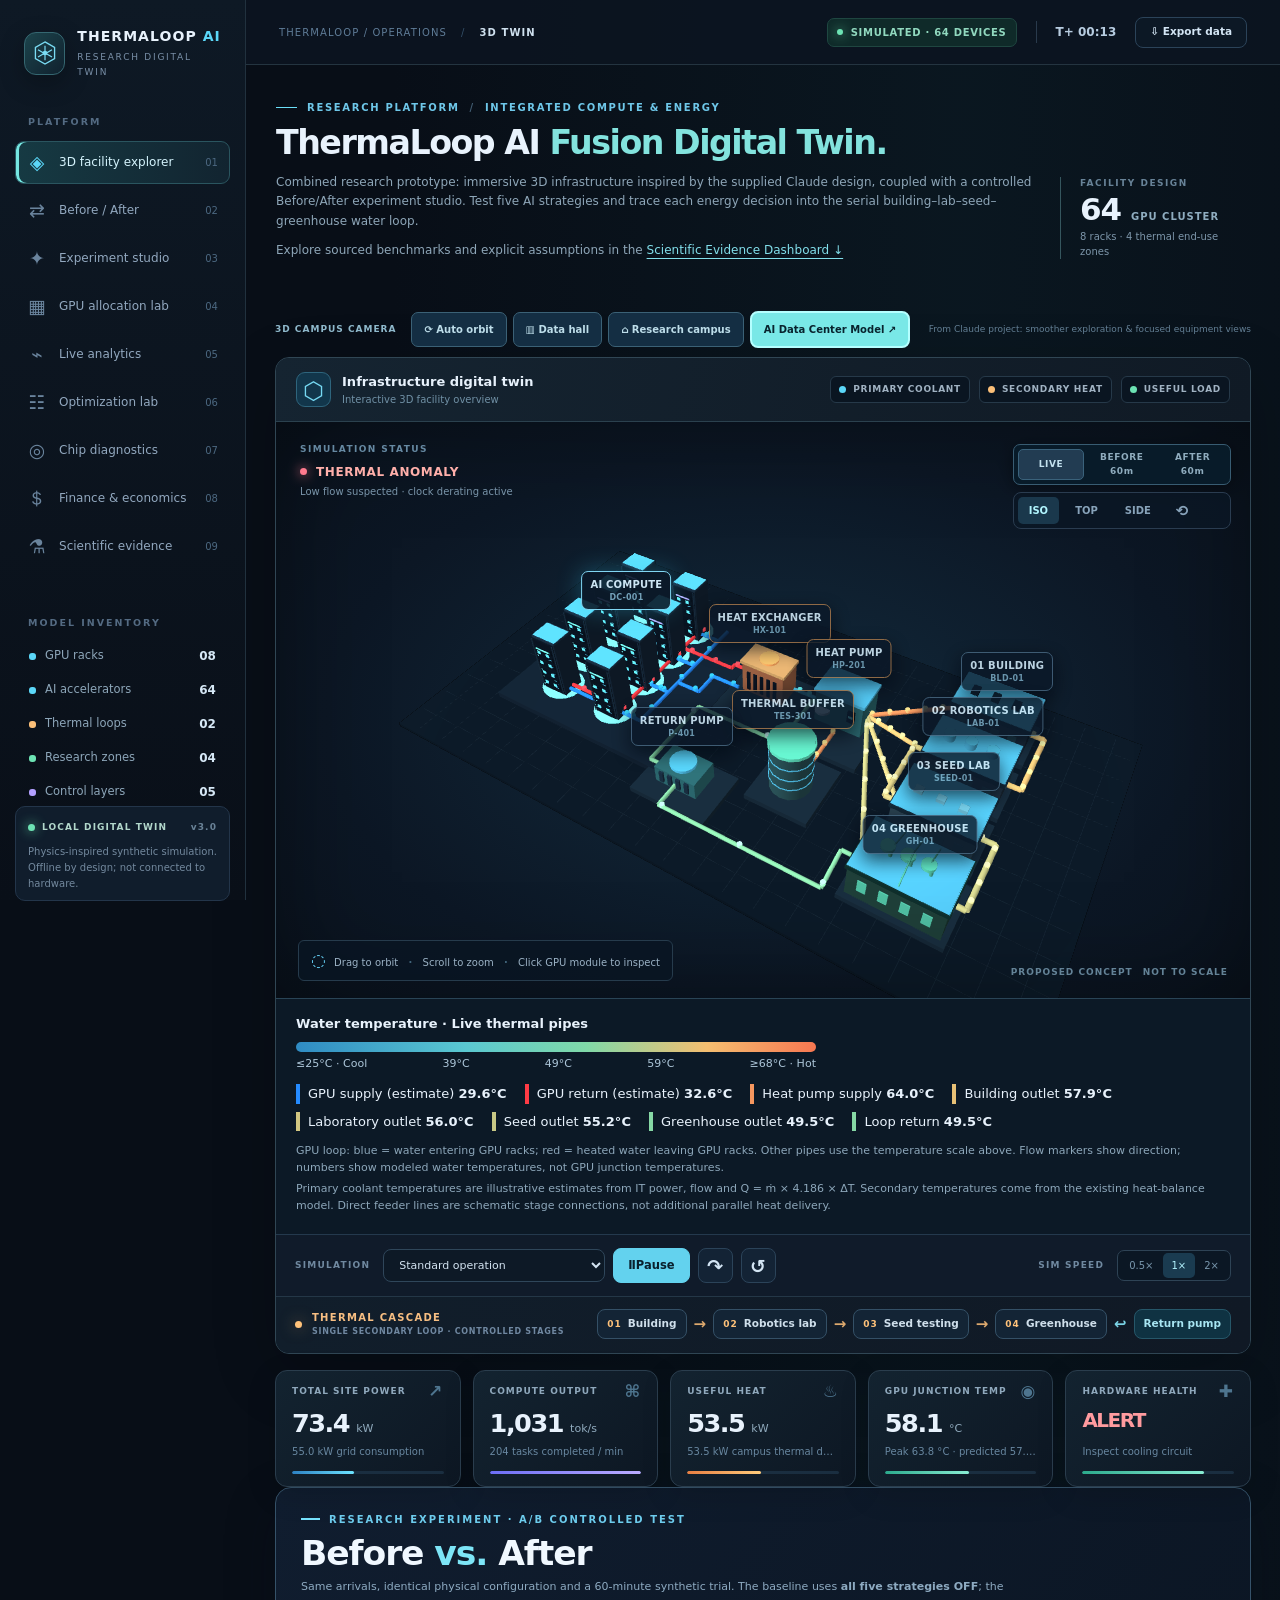
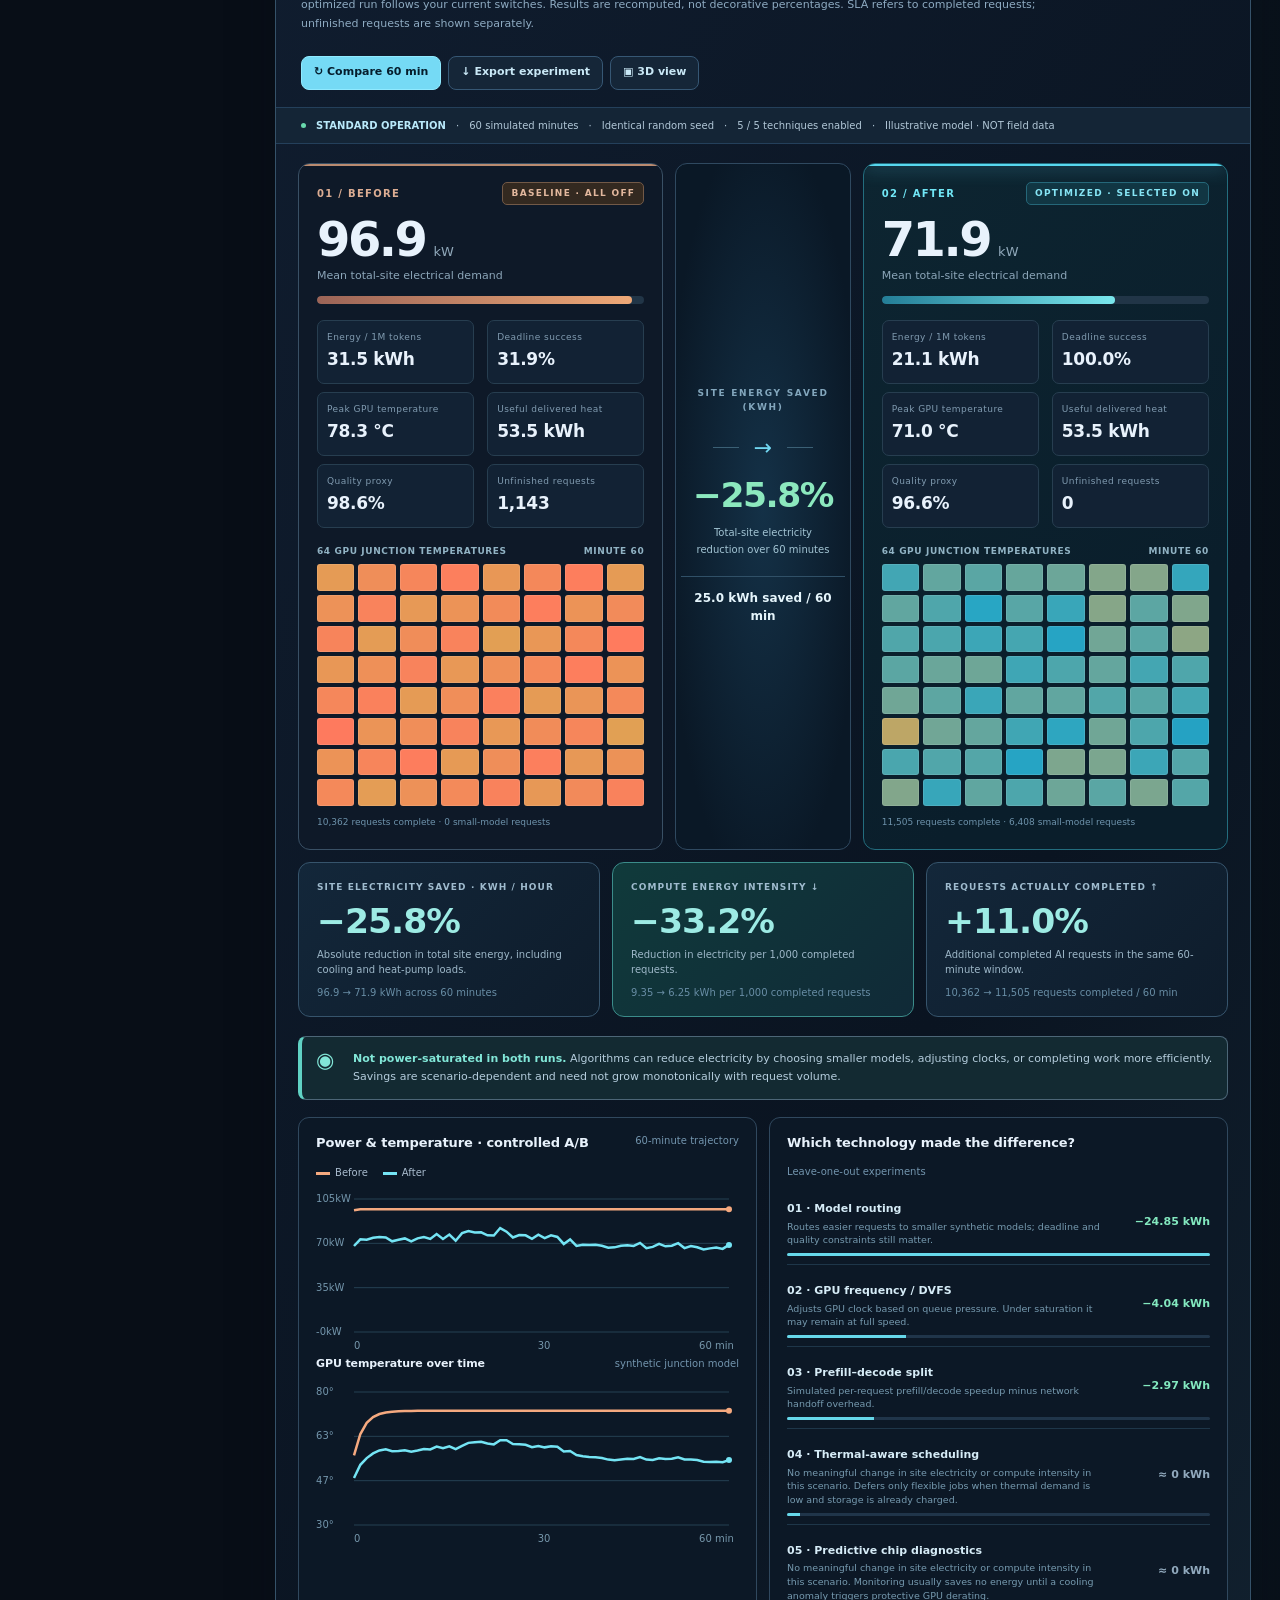
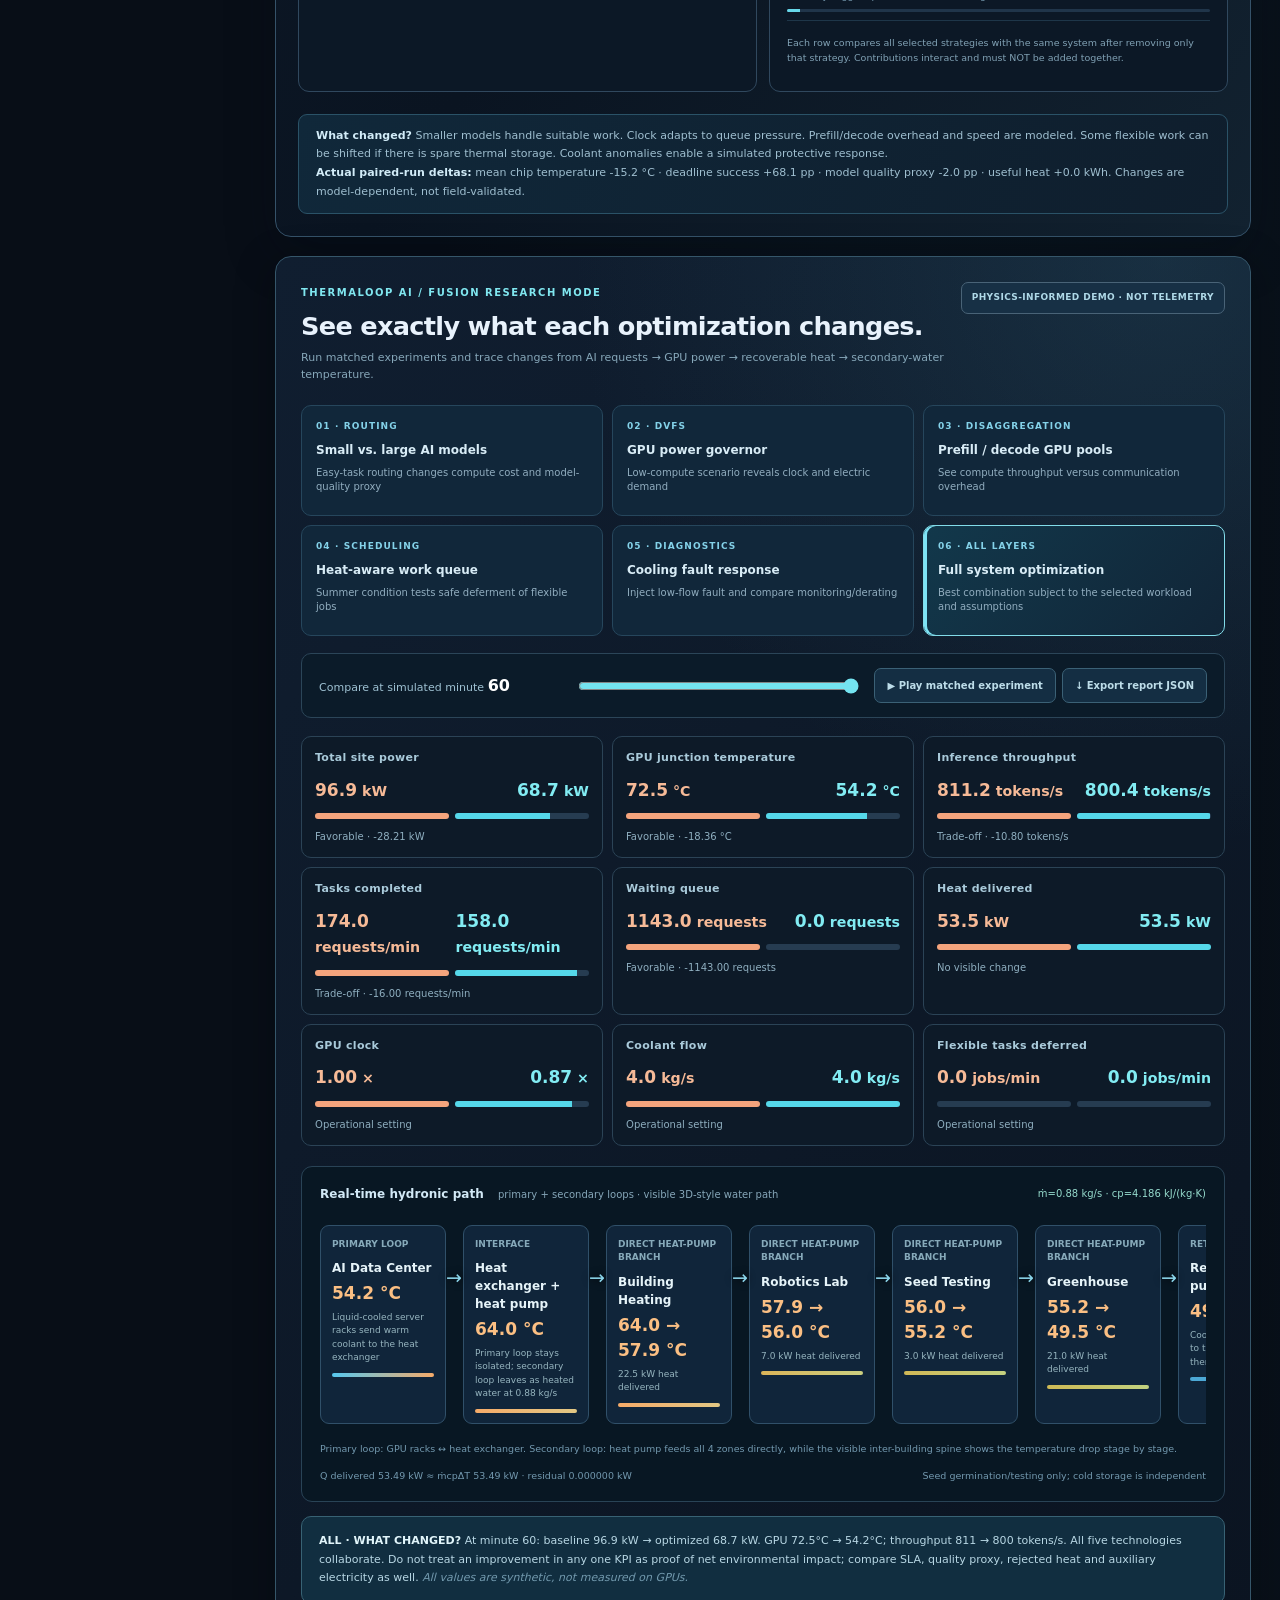
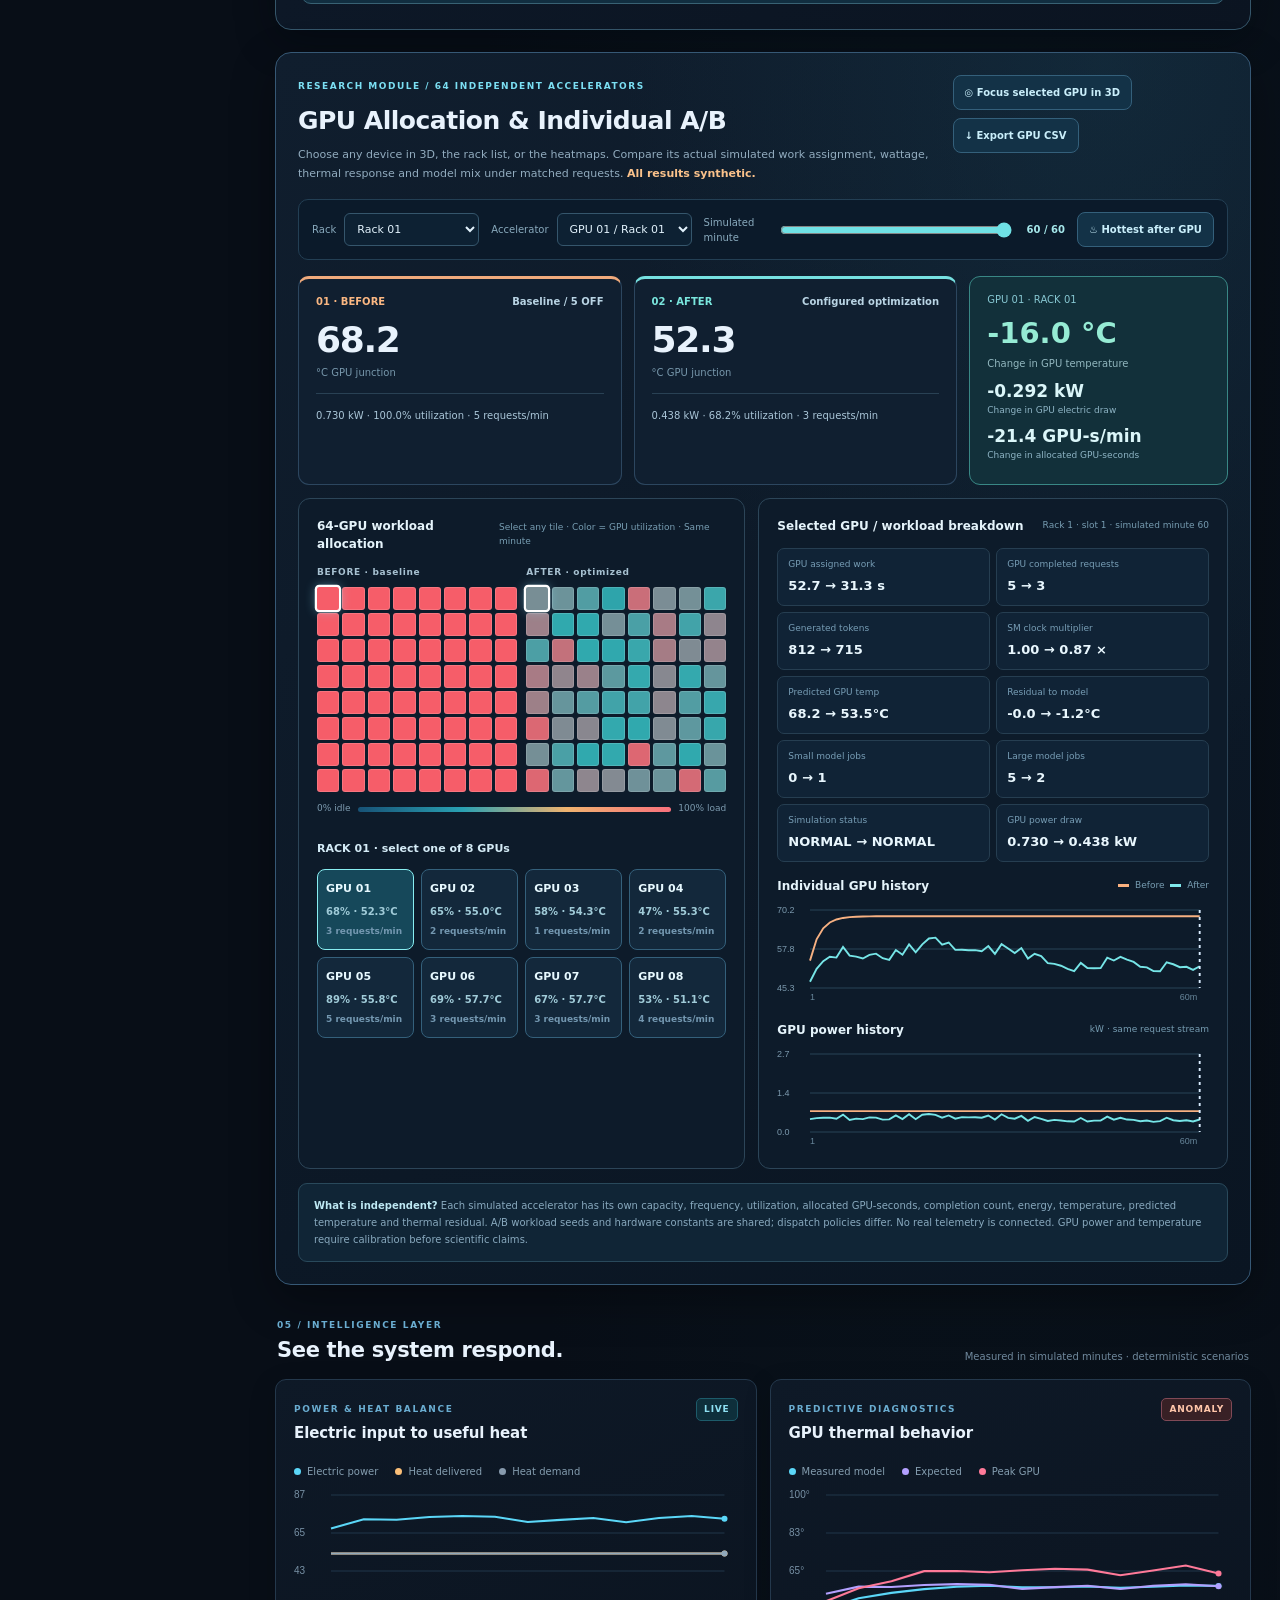
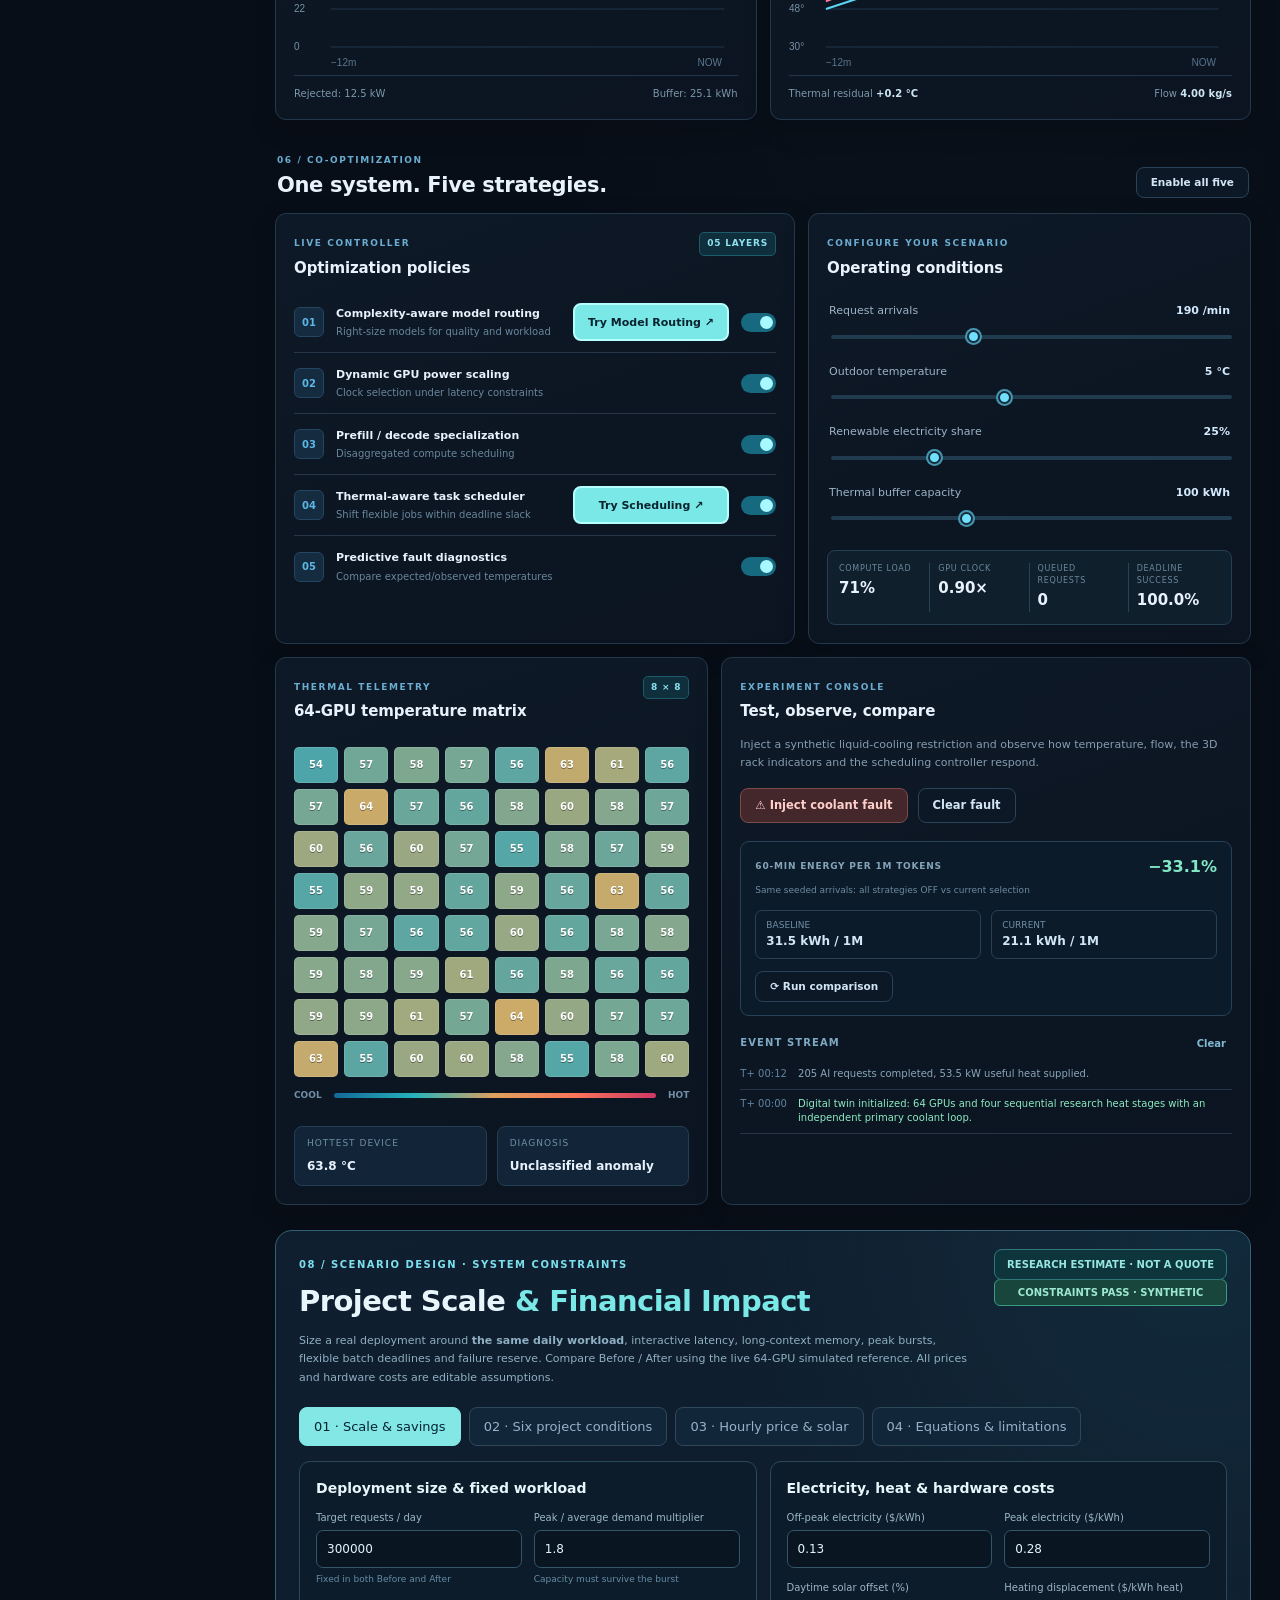
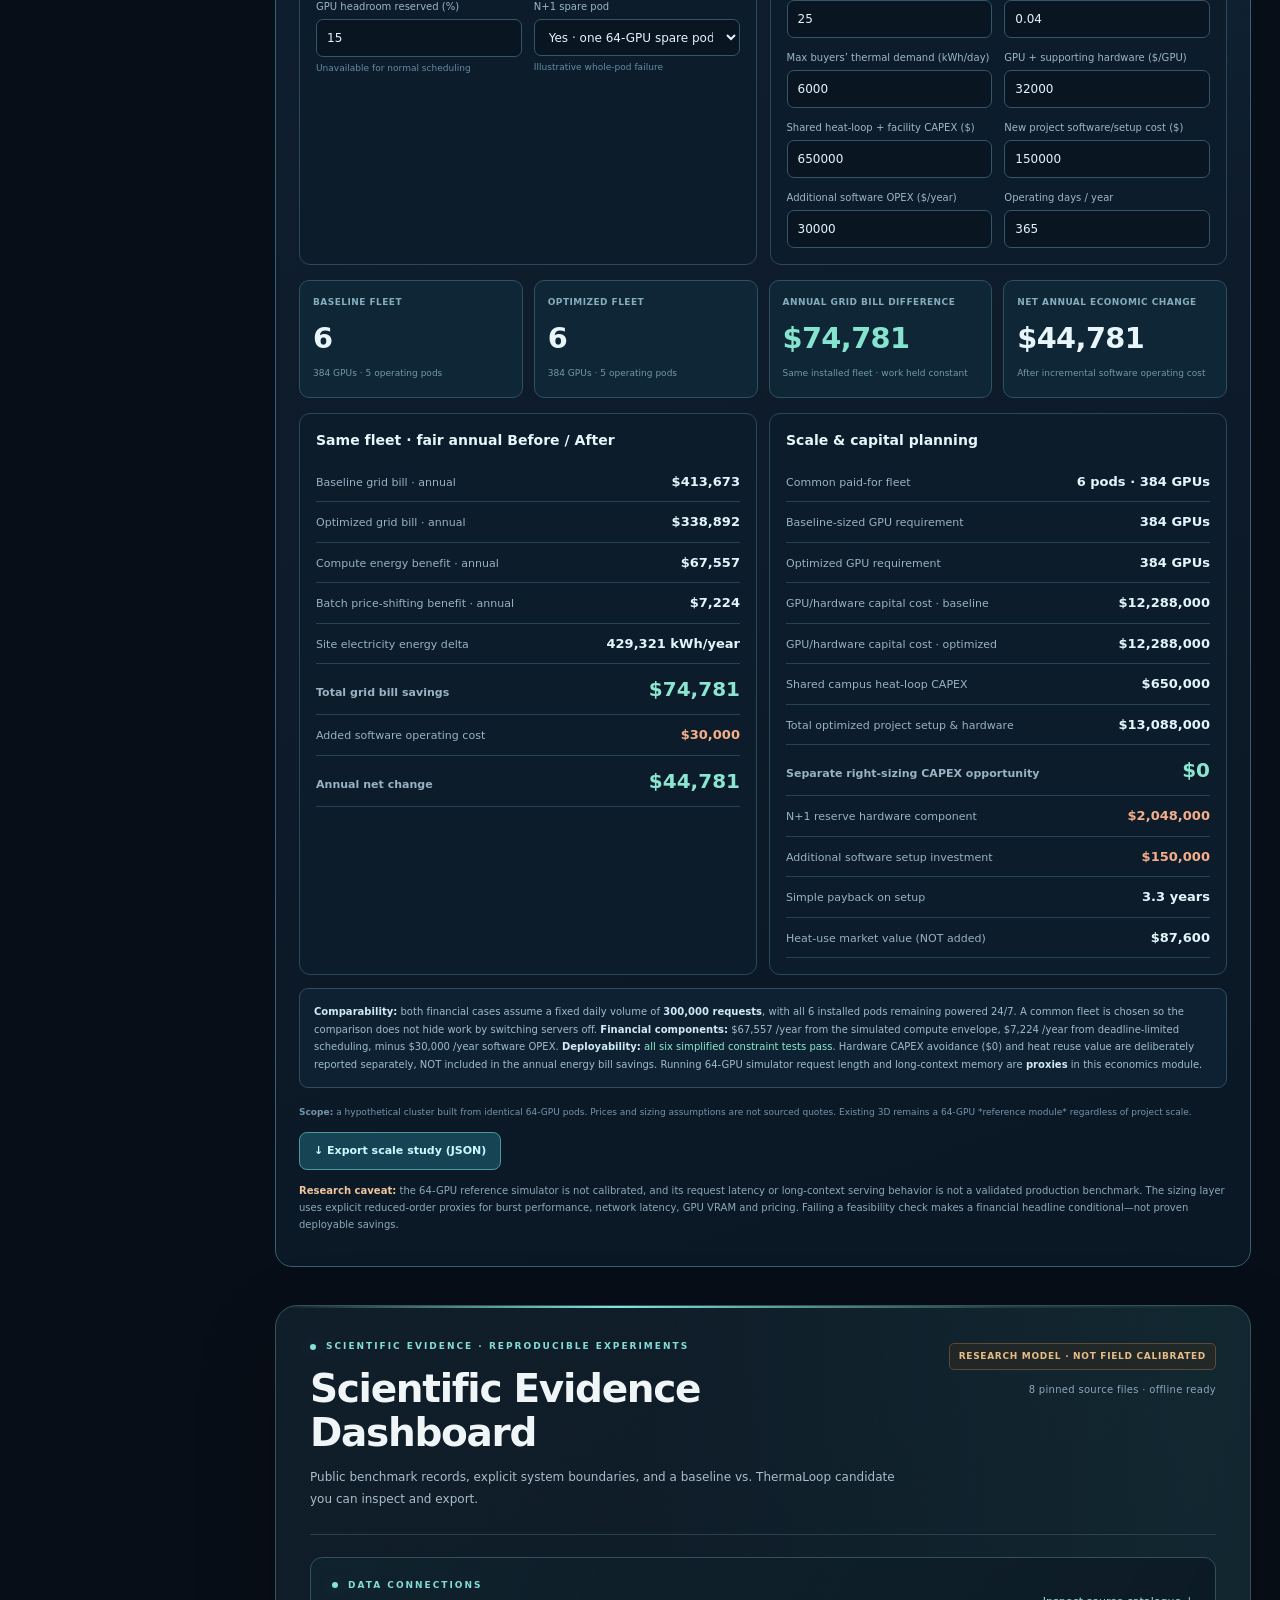
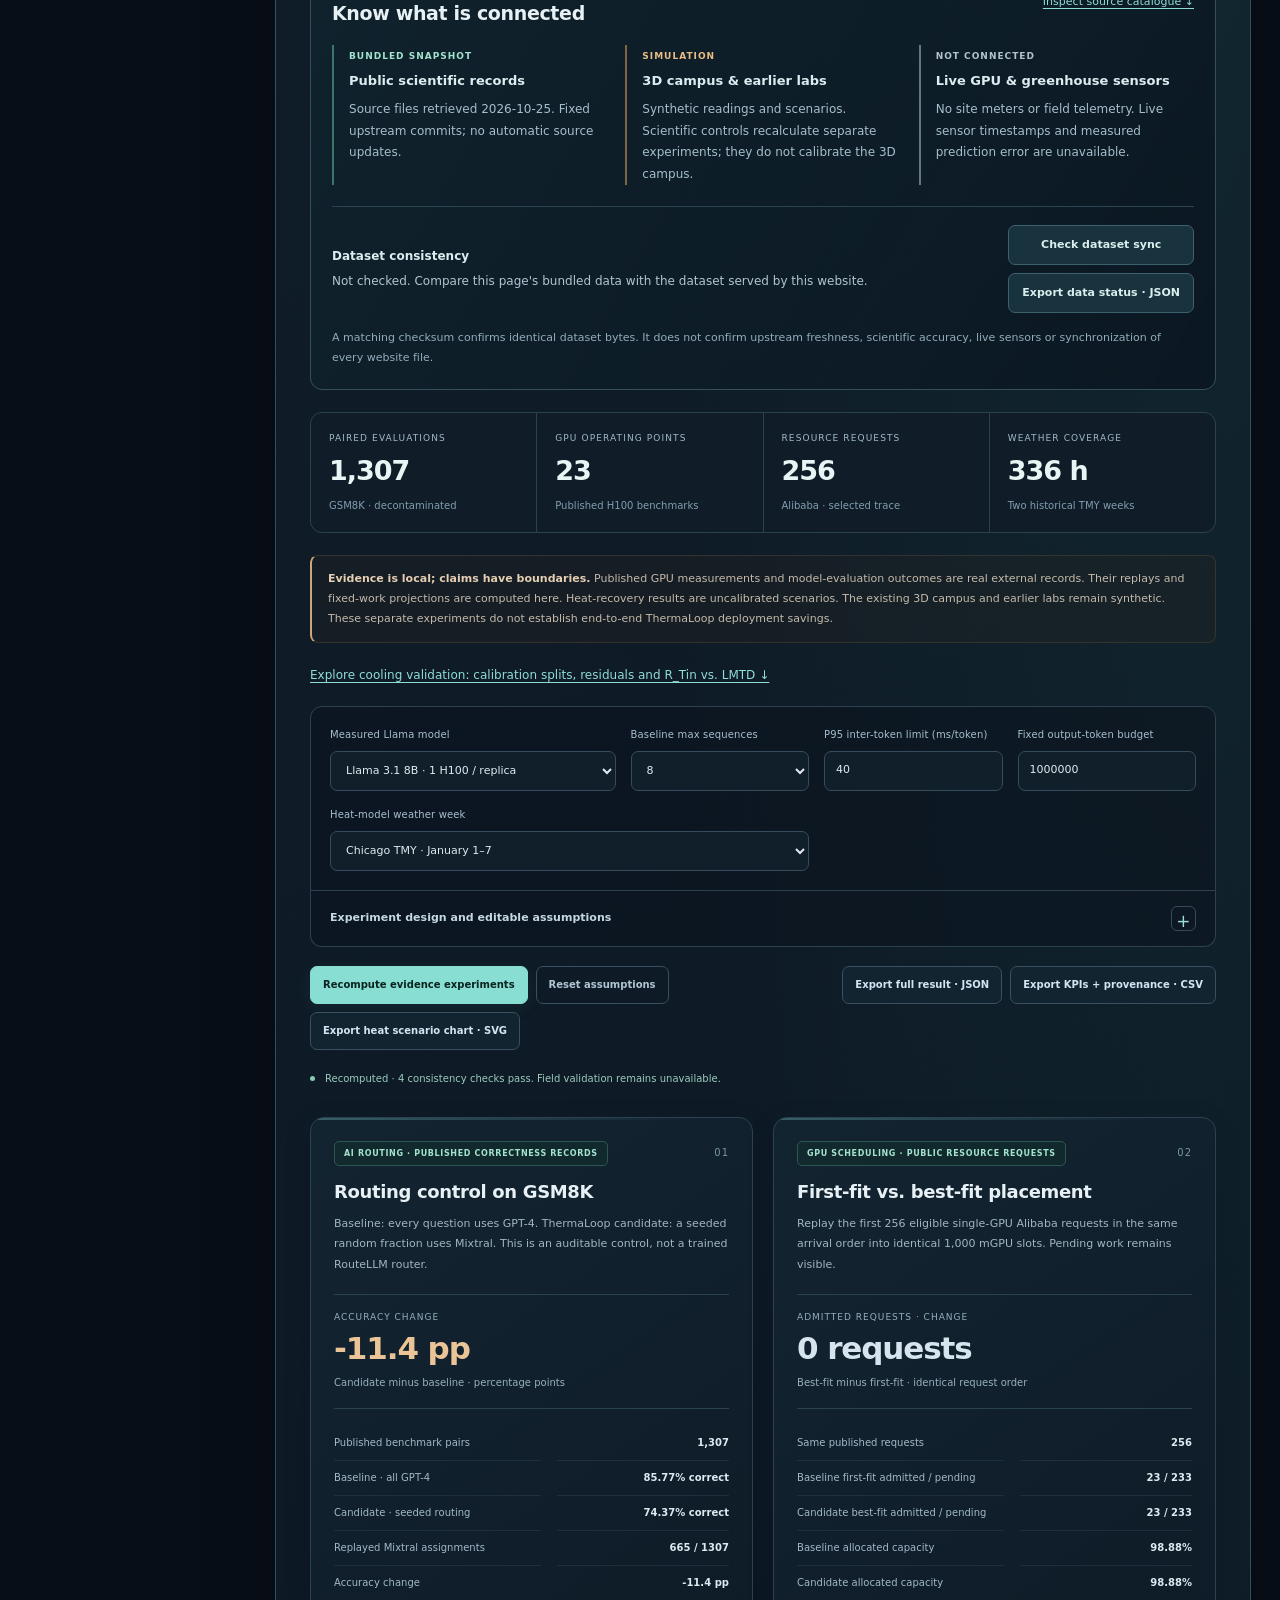
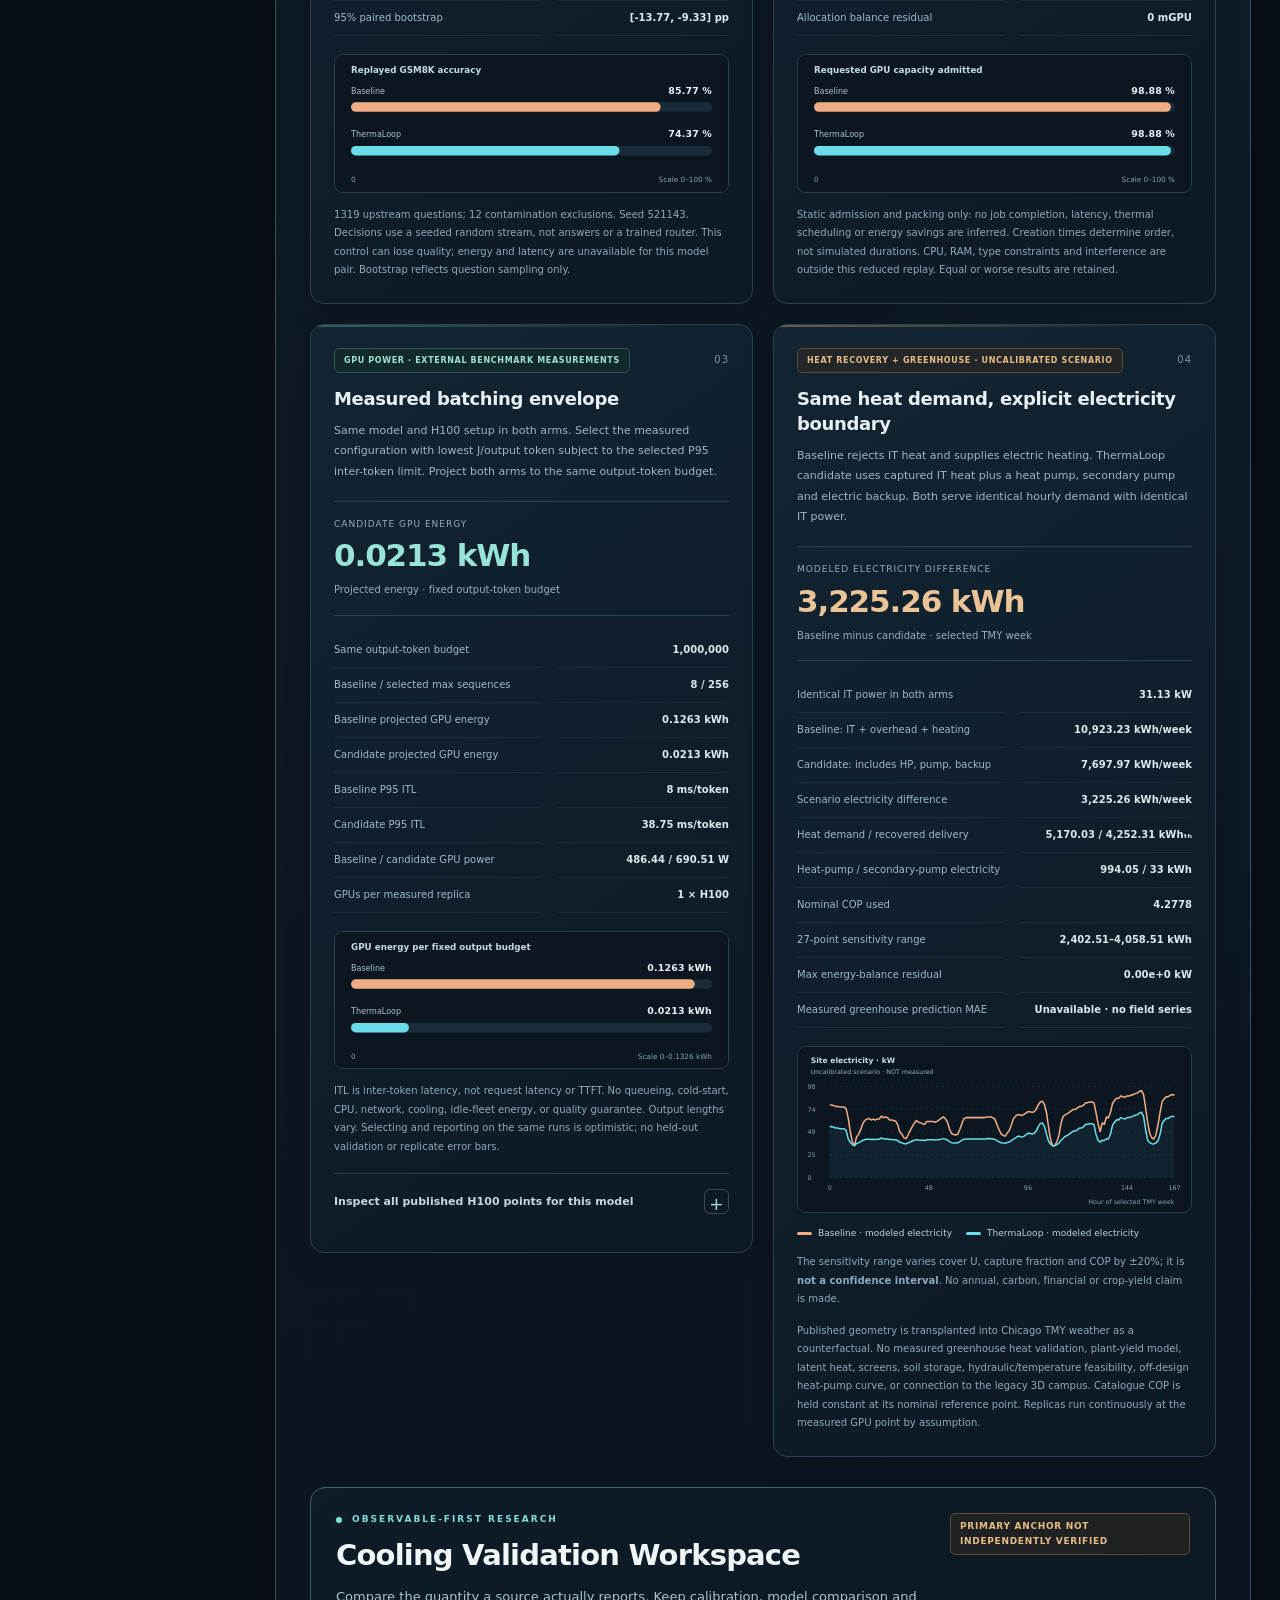
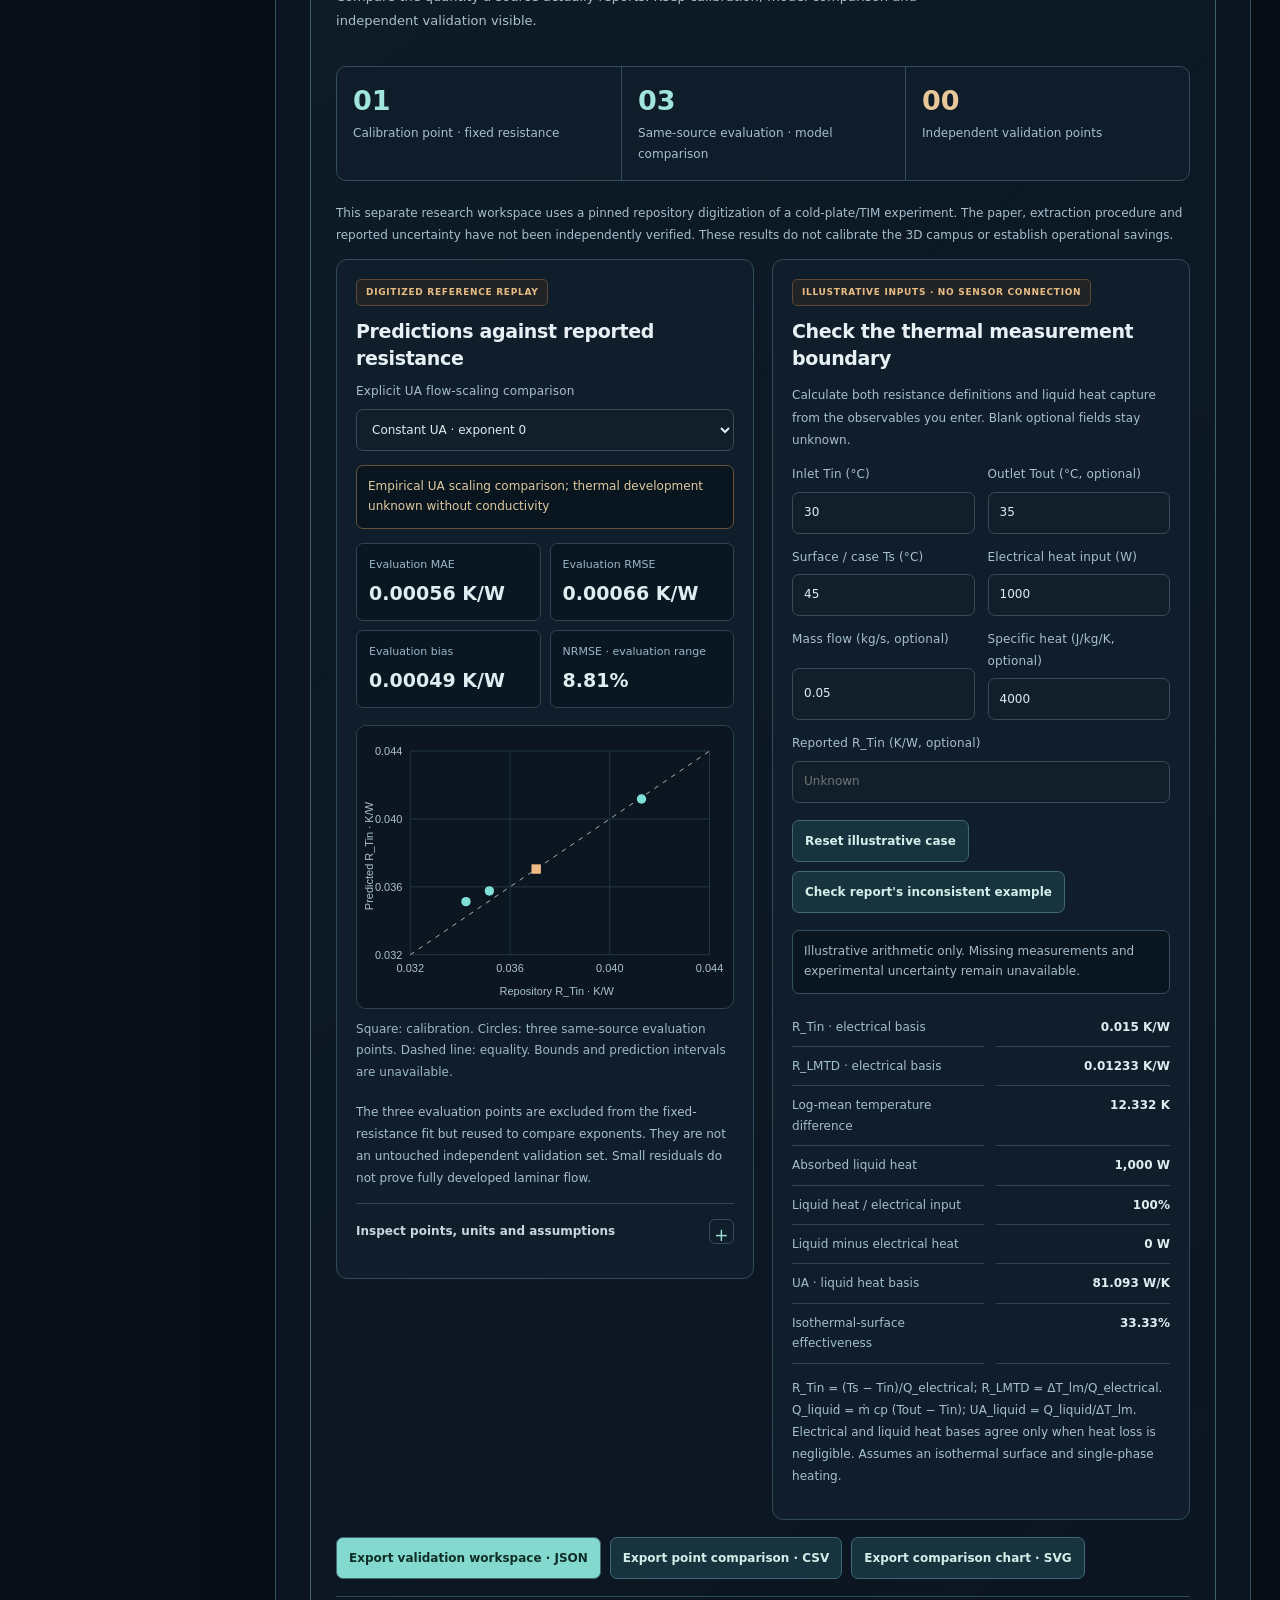
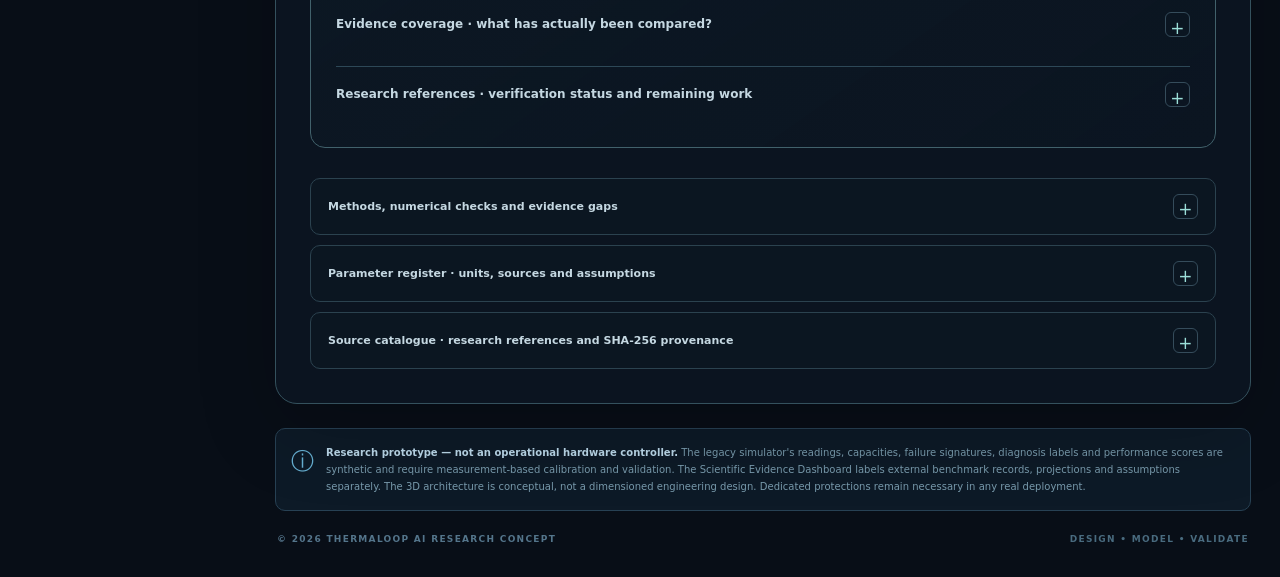
==== index.html @ 7322cbf5 "Add observable-first cooling validation and thermal measurement checks" ====
<!doctype html>
<html lang="en"><head><meta charset="utf-8"><meta name="viewport" content="width=device-width,initial-scale=1"><meta name="theme-color" content="#070c15"><meta name="description" content="ThermaLoop AI: interactive offline 3D digital twin of AI computing, heat recovery, and chip thermal diagnostics."><title>ThermaLoop AI | 64-GPU Allocation Digital Twin</title><style>:root{color-scheme:dark;--bg:#070b13;--panel:#0c1420;--panel2:#101d2b;--border:#233244;--text:#e8f2fc;--muted:#8096ac;--soft:#4f6981;--cyan:#5bd7f8;--blue:#55a6ff;--amber:#fbbf78;--green:#6de3b4;--purple:#b3a0ff;--pink:#ff7a99}*{box-sizing:border-box}html{scroll-behavior:smooth}body{margin:0;background:var(--bg);color:var(--text);font:13px/1.5 Inter,'Segoe UI',system-ui,-apple-system,sans-serif;letter-spacing:.02px}button,select,input{font:inherit}button{cursor:pointer}button:focus-visible,a:focus-visible,input:focus-visible,select:focus-visible{outline:2px solid var(--cyan);outline-offset:3px}a{text-decoration:none;color:inherit}.app{min-height:100vh;display:flex}.side{position:sticky;top:0;height:100vh;flex:0 0 246px;width:246px;border-right:1px solid #1c2a3b;background:linear-gradient(160deg,#0d1624,#09111c 65%);padding:26px 15px 16px;display:flex;flex-direction:column;z-index:3}.brand{display:flex;align-items:center;gap:12px;padding:0 9px 26px}.brand-mark{display:grid;place-items:center;color:#7adcf4;width:43px;height:43px;border-radius:12px;background:#102c42;border:1px solid #265775;box-shadow:0 0 23px #14759b1f}.brand-mark svg{width:28px;height:28px}.brand b{font-size:14px;letter-spacing:1.05px;white-space:nowrap}.brand-ai{color:var(--cyan)}.brand small{display:block;color:#7a90a8;font-size:9px;letter-spacing:1.75px;margin-top:3px}.side-group{color:#546b83;letter-spacing:2px;font-size:9.5px;font-weight:750;padding:8px 13px 12px}.menu{display:grid;gap:4px}.menu-item{height:43px;display:flex;align-items:center;gap:12px;color:#92a8bf;border:1px solid transparent;padding:0 11px;border-radius:9px;font-size:12px;transition:background .22s ease,color .22s ease,border-color .22s ease,box-shadow .22s ease}.menu-item>span{width:20px;text-align:center;color:#6a849d;font-size:19px}.menu-item em{margin-left:auto;font-size:10px;font-style:normal;color:#4c6881}.menu-item:hover{background:#142337}.menu-item.active{color:#d5f4fd;border-color:#214761;background:linear-gradient(90deg,#12334c,#132334);box-shadow:inset 3px 0 #56c9ee}.menu-item.active>span{color:var(--cyan)}.side-divider{height:1px;background:#243141;margin:25px 13px 15px}.inventory{display:grid;gap:16px;padding:5px 14px}.inventory>div{display:flex;align-items:center;gap:9px;color:#8da6b9;font-size:11.5px}.inventory strong{margin-left:auto;color:#d6e8f6;font-size:12px}.inv-bullet{width:7px;height:7px;border-radius:3px}.cyan{background:var(--cyan)}.amber{background:var(--amber)}.green{background:var(--green)}.purple{background:var(--purple)}.pink{background:var(--pink)}.gray{background:#879aad}.side-spacer{flex:1}.sidebar-info{padding:14px 12px 8px;border:1px solid #23354a;border-radius:10px;background:#101d2c}.online-line{display:flex;align-items:center;gap:7px;font-size:9px;font-weight:800;letter-spacing:1.1px;color:#b2d7cb;white-space:nowrap}.online-line i,.status-pill i,.pulse{height:7px;width:7px;background:var(--green);box-shadow:0 0 12px #65e0ac;border-radius:50%;display:inline-block}.online-line span{color:#698297;margin-left:auto}.sidebar-info p{font-size:10px;color:#73899e;line-height:1.6;margin:9px 0 0}.main{flex:1;min-width:0}.topbar{position:relative;display:flex;align-items:center;justify-content:space-between;height:65px;border-bottom:1px solid #1e2e41;padding:0 33px;background:#0b121c}.crumb{display:flex;gap:14px;align-items:center;letter-spacing:1.1px;font-size:10px;color:#cfe0ee}.crumb-dim{color:#5f7c97}.crumb-sep{color:#334f68}.top-right{display:flex;align-items:center;gap:19px}.status-pill{display:inline-flex;align-items:center;gap:8px;color:#91d9bf;background:#0f2a29;border:1px solid #1f4640;border-radius:7px;font-size:10px;padding:6px 9px;font-weight:750;letter-spacing:.7px}.status-pill i{height:6px;width:6px}.divider-v{height:22px;width:1px;background:#293a4c}.clock{font-size:12px;font-weight:800;color:#b7cce0;font-variant-numeric:tabular-nums}.btn{border:1px solid #2b4359;color:#d3e5f4;background:#132335;border-radius:8px;min-height:35px;padding:0 14px;font-weight:700;font-size:11.5px;white-space:nowrap;transition:background .15s,border .15s,transform .15s}.btn:hover{border-color:#5084a0;background:#1a354c}.btn:active{transform:scale(.97)}.btn-small{min-height:31px;font-size:10.5px}.btn-outline{background:#0c1825}.btn-primary{background:#63d2ee;border-color:#63d2ee;color:#09202d}.btn-primary:hover{background:#a1f0ff;color:#09202d}.btn-icon{padding:0;width:35px;font-size:19px}.btn-danger{color:#ffd0ca;background:#43272b;border-color:#7b4b4c}.btn-danger:hover{background:#673237}.content{padding:25px 29px 30px;max-width:1700px;margin:0 auto}.intro{display:flex;align-items:flex-end;justify-content:space-between;gap:20px;padding:2px 1px 24px}.overline{display:flex;align-items:center;gap:10px;font-weight:750;letter-spacing:1.7px;font-size:10px;color:#6ec7e9}.overline-line{display:inline-block;background:#6bdff8;width:21px;height:1px}.overline-slash{color:#425d73}.intro h1{font-size:clamp(23px,2.6vw,37px);line-height:1.17;margin:9px 0 10px;letter-spacing:-1.2px;font-weight:750}.intro h1 span{color:#7bdff2}.intro p{max-width:780px;margin:0;color:#8ea6b8;line-height:1.63;font-size:12px}.intro-side{min-width:190px;border-left:1px solid #2b465c;padding-left:19px;display:flex;flex-direction:column;align-items:flex-start;margin-bottom:2px}.id-label{color:#688398;font-size:9px;letter-spacing:1.5px;font-weight:800}.intro-side b{font-size:31px;line-height:1.25;letter-spacing:-1px}.intro-side b small{font-size:10px;color:#8fadc0;font-weight:650;letter-spacing:1px}.intro-side>span:last-child{color:#7d96aa;font-size:10px}.world-frame,.panel,.stat{background:linear-gradient(160deg,#0e1927,#0b1420);border:1px solid #24384c;box-shadow:0 8px 27px #02060c2b}.world-frame{border-radius:14px;overflow:hidden}.world-top{padding:14px 20px;display:flex;align-items:center;justify-content:space-between;gap:8px;border-bottom:1px solid #263a4f}.world-title{display:flex;gap:11px;align-items:center}.hex-mark{display:grid;place-items:center;width:35px;height:35px;background:#12364b;border:1px solid #2e657d;border-radius:9px;color:#76d9f3;font-size:24px}.world-title strong{display:block;font-size:13px}.world-title span:last-child{display:block;color:#7090a5;font-size:10px;margin-top:1px}.world-meta{display:flex;gap:9px;flex-wrap:wrap}.world-badge{display:flex;align-items:center;gap:7px;border:1px solid #263949;background:#0a1521;border-radius:6px;color:#a0b2c2;font-size:9px;font-weight:730;letter-spacing:.7px;padding:6px 8px}.little-dot{height:7px;width:7px;display:inline-block;border-radius:50%}.scene-stage{height:clamp(450px,45vw,610px);min-height:450px;position:relative;background:radial-gradient(ellipse 77% 80% at 50% 52%,#122a3c 0%,#0c1725 58%,#09111b 100%);overflow:hidden;isolation:isolate;touch-action:pan-y}#glCanvas{width:100%;height:100%;display:block;cursor:grab;position:relative;z-index:1;touch-action:none}#glCanvas:active{cursor:grabbing}.world-vignette{position:absolute;inset:0;box-shadow:inset 0 0 105px #0006;pointer-events:none;z-index:2}.fallback{position:absolute;left:40px;top:45%;font-size:16px;background:#102136;padding:20px;border:1px solid #4e7289;border-radius:12px}.scene-overlay{position:absolute;z-index:6;pointer-events:none}.overlay-top-left{left:24px;top:21px}.small-overline{font-size:9px;letter-spacing:1.4px;color:#6689a2;font-weight:750}.scene-state{display:flex;align-items:center;gap:9px;color:#b1f3d5;font-size:12px;margin-top:6px;letter-spacing:.6px}.scene-state.alert{color:#ffafaa}.scene-state.alert .pulse{background:#ff7a8e;box-shadow:0 0 12px #ff7a8e}.overlay-top-left small{font-size:10px;color:#7994a9}.overlay-top-right{right:19px;top:22px;pointer-events:auto}.camera-tools{display:flex;gap:5px;padding:4px;background:#0b1725c9;border:1px solid #2a3c50;border-radius:8px}.cam-btn{background:transparent;border:0;border-radius:5px;color:#88a3ba;padding:6px 11px;font-size:10px;font-weight:780}.cam-btn:hover,.cam-btn.active{background:#1a384c;color:#b2f6ff}.cam-btn.icon-cam{font-size:15px;padding:1px 9px}.world-help{position:absolute;z-index:5;left:22px;bottom:17px;font-size:10px;color:#9bb2c5;background:#091624cc;border:1px solid #263b4c;border-radius:6px;padding:7px 12px;pointer-events:none}.mouse-icon{font-size:17px;margin-right:5px;color:#67d4fa}.world-help b{color:#40647a;margin:0 7px}.world-scale{position:absolute;right:22px;bottom:19px;display:flex;gap:10px;color:#648397;font-size:9px;letter-spacing:1px;font-weight:780;pointer-events:none;z-index:4}.world-labels{position:absolute;inset:0;pointer-events:none;z-index:4}.node-label{position:absolute;transform:translate(-50%,-100%);border:1px solid #44627b;background:#0c1a2ae6;border-radius:7px;padding:5px 8px;white-space:nowrap;color:#cde5f3;font-size:10px;font-weight:750;letter-spacing:.2px;text-align:center;box-shadow:0 7px 18px #020b13bb;opacity:.91}.node-label small{display:block;color:#73a1b9;font-size:8px;font-weight:600}.node-label.active{border-color:#81d5f2;box-shadow:0 0 24px #32bfe855;opacity:1}.node-label.hot{border-color:#9d7249}.inspector{position:absolute;top:79px;right:20px;width:252px;max-height:calc(100% - 155px);overflow-y:auto;background:linear-gradient(160deg,#101e2df5,#0a1722f7);border:1px solid #3c6277;border-radius:10px;box-shadow:0 17px 45px #0009;z-index:8;padding:17px;display:none}.inspector.open{display:block}.inspector-top{display:flex;align-items:center;justify-content:space-between}.inspector-kicker{font-size:9px;font-weight:750;letter-spacing:1.15px;color:#7bcfe4}.inspector-kicker em{font-style:normal;color:#658aa0;margin-left:6px}#closeInspector{border:0;background:none;color:#89a3b9;font-size:23px;line-height:1;padding:0 3px}.inspector h3{font-size:17px;line-height:1.25;margin:9px 0 5px}.inspector p{font-size:11px;line-height:1.55;color:#99b2c4;margin:0 0 15px}.inspector-rows{border-top:1px solid #31485a}.inspector-rows>div{display:flex;align-items:start;justify-content:space-between;gap:9px;padding:10px 0;border-bottom:1px solid #263c4c;font-size:10px}.inspector-rows span{color:#7d9aaf}.inspector-rows strong{color:#e0edf5;text-align:right}.inspector-footer{font-size:9px;color:#6d92a4;line-height:1.4;margin-top:13px}.inspector-footer i{display:inline-block;width:5px;height:5px;border-radius:50%;background:#71d9bc;margin-right:5px}.world-toolbar{display:flex;justify-content:space-between;align-items:center;flex-wrap:wrap;gap:10px;padding:13px 19px;background:#101b2a;border-top:1px solid #24394d}.toolbar-left,.toolbar-right{display:flex;align-items:center;gap:8px}.toolbar-label{color:#7089a0;letter-spacing:1.25px;font-size:9px;font-weight:760;margin-right:5px}.world-toolbar select{color:#d3e3f1;border:1px solid #2f465a;border-radius:8px;padding:8px 35px 8px 11px;background:#0d1926;min-width:190px;font-size:11px}.speed-tabs{display:flex;align-items:center;border:1px solid #2e4355;border-radius:7px;padding:2px;background:#0b1724}.speed-tabs button{border:0;background:none;color:#7896ac;border-radius:5px;font-size:10px;padding:5px 9px}.speed-tabs button.active{color:#b4f4ff;background:#1a3b50}.stats-row{display:grid;grid-template-columns:repeat(5,minmax(0,1fr));gap:12px;margin-top:16px}.stat{border-radius:11px;padding:14px 16px 12px;min-width:0}.stat-label{display:flex;justify-content:space-between;gap:6px;color:#8fa8bc;letter-spacing:1.05px;font-size:9px;font-weight:780}.stat-label span{font-size:17px;color:#4e758f;line-height:.8}.stat-line{display:flex;gap:7px;align-items:baseline;margin-top:9px;height:36px}.stat-line b{font-size:clamp(21px,2vw,29px);letter-spacing:-.9px;font-variant-numeric:tabular-nums;line-height:1.2}.stat-line small{font-size:11px;color:#90aabd}.stat p{margin:0 0 12px;color:#6887a0;font-size:10px;white-space:nowrap;text-overflow:ellipsis;overflow:hidden}.stat-line-track{background:#1a2e40;height:3px;border-radius:5px;overflow:hidden}.stat-line-track i{display:block;height:100%;border-radius:5px;width:30%;transition:width .4s}.bar-cyan{background:linear-gradient(90deg,#2d81c3,#6ce3ff)}.bar-purple{background:linear-gradient(90deg,#6d6ef5,#baabff)}.bar-amber{background:linear-gradient(90deg,#e77e42,#ffcb7b)}.bar-green{background:linear-gradient(90deg,#2caa8c,#89edd3)}.health-value{font-size:20px!important;color:#84e6bb}.section-header{display:flex;align-items:end;justify-content:space-between;gap:15px;margin:29px 2px 15px}.section-number,.panel-eyebrow{color:#6aadd1;font-size:9px;font-weight:800;letter-spacing:1.6px}.section-header h2{font-size:21px;letter-spacing:-.35px;line-height:1.2;margin:5px 0 0}.section-caption{font-size:10px;color:#70899d}.analytic-grid{display:grid;grid-template-columns:1fr 1fr;gap:13px}.panel{border-radius:11px;padding:18px;min-width:0}.panel-top{display:flex;align-items:start;justify-content:space-between;gap:10px}.panel h3{font-size:15px;letter-spacing:-.1px;margin:5px 0 0}.panel-tag{background:#0e2f3b;border:1px solid #1d5b6a;color:#8ee0f2;font-size:9px;font-weight:760;border-radius:5px;padding:4px 7px;letter-spacing:.8px}.panel-tag.green{background:#113127;color:#82e3b5;border-color:#265343}.panel-tag.warn{background:#382025;color:#ffc6aa;border-color:#804956}.chart-legend{display:flex;gap:17px;margin:19px 0 4px;flex-wrap:wrap;font-size:10px;color:#849daf}.chart-legend span{display:flex;gap:6px;align-items:center}.chart-legend i{display:inline-block;border-radius:50%;width:7px;height:7px}.chart{display:block;width:100%;height:192px}.chart-foot{display:flex;align-items:center;justify-content:space-between;color:#7c98ab;font-size:10px;border-top:1px solid #243649;padding-top:10px}.chart-foot b{color:#cde6f3}.config-grid{display:grid;grid-template-columns:1.08fr .92fr;gap:13px}.strategies,.controls{min-height:395px}.strategy-list{margin-top:13px}.strategy{display:flex;align-items:center;gap:12px;border-bottom:1px solid #253648;padding:11px 0;min-height:61px;cursor:pointer}.strategy:last-child{border-bottom:0}.strategy-num{background:#152b3f;border:1px solid #244661;border-radius:6px;color:#5bb7e5;width:30px;height:30px;display:grid;place-items:center;font-size:10px;font-weight:800}.strategy-content{flex:1;min-width:0}.strategy-content strong{font-size:11px;display:block;font-weight:750}.strategy-content small{display:block;font-size:10px;color:#69879b;margin-top:2px}.strategy input{position:absolute;opacity:0;width:1px;height:1px}.switch{width:35px;height:19px;border-radius:12px;background:#34485b;position:relative;flex:0 0 35px;transition:background .2s}.switch:before{content:'';position:absolute;width:13px;height:13px;left:3px;top:3px;background:#9aafbf;border-radius:50%;transition:transform .2s}.strategy input:checked+.switch{background:#176980}.strategy input:checked+.switch:before{transform:translateX(16px);background:#a8f8ff}.ranges{display:grid;gap:23px;margin:24px 2px 28px}.ranges label{font-size:11px;color:#9cb4c6;display:block}.ranges label strong{float:right;color:#d4eafd;font-variant-numeric:tabular-nums}.ranges input{display:block;appearance:none;width:100%;height:4px;margin-top:15px;background:#203a4e;border-radius:4px;accent-color:#63d9f7}.ranges input::-webkit-slider-thumb{appearance:none;border-radius:50%;height:13px;width:13px;border:2px solid #152c3c;background:#71e0ff;box-shadow:0 0 0 2px #4796b0}.ranges input::-moz-range-thumb{border:2px solid #152c3c;background:#71e0ff;width:12px;height:12px;border-radius:50%}.details-bar{display:grid;grid-template-columns:repeat(4,1fr);border:1px solid #254052;background:#101f2c;border-radius:8px;padding:12px 3px}.details-bar>div{border-right:1px solid #294354;padding:0 8px;min-width:0}.details-bar>div:last-child{border:0}.details-bar small{color:#67899c;font-size:8px;letter-spacing:.7px;display:block}.details-bar b{display:block;font-size:15px;white-space:nowrap;margin-top:2px}.diagnostics-grid{display:grid;grid-template-columns:.9fr 1.1fr;gap:13px;margin-top:13px}.gpu-matrix{display:grid;grid-template-columns:repeat(8,minmax(0,1fr));gap:6px;margin:24px 0 12px}.gpu-cell{position:relative;height:36px;border-radius:5px;background:#16608e;display:flex;justify-content:center;align-items:center;font-size:10px;font-weight:750;text-shadow:0 1px #0006;cursor:pointer;border:1px solid #ffffff20;color:white}.gpu-cell:hover{outline:2px solid #dbfbff}.gpu-cell.active{outline:2px solid #fff;box-shadow:0 0 0 2px #63d9f7,0 0 18px #63d9f766;transform:translateY(-1px)}.heat-key{display:flex;align-items:center;gap:12px;color:#738fa7;font-size:9px;font-weight:760}.heat-key div{height:5px;flex:1;border-radius:6px;background:linear-gradient(90deg,#136998,#26b2bb,#dfa15d,#fa745a,#d03865)}.diag-metrics{display:grid;grid-template-columns:1fr 1fr;gap:10px;margin-top:24px}.diag-metrics>div{background:#122438;border:1px solid #243e52;border-radius:8px;padding:10px 12px}.diag-metrics small{color:#6f91a7;font-size:9px;letter-spacing:1px;display:block}.diag-metrics b{display:block;margin-top:6px;font-size:12px}.experiments>p{color:#859db1;font-size:11px;line-height:1.7;margin:13px 0 15px}.fault-buttons{display:flex;gap:10px;flex-wrap:wrap}.bench{background:#0c1b2a;border:1px solid #274256;border-radius:9px;padding:13px 14px;margin-top:18px}.bench>div:first-child{display:flex;justify-content:space-between;align-items:center;gap:10px}.bench>div:first-child span{font-size:9px;letter-spacing:.8px;color:#85a4b9;font-weight:750}.bench>div:first-child strong{font-size:16px;color:#8ce2ce}.bench-caption{color:#6c8b9f;font-size:9px;margin-top:5px}.bench-values{display:grid;grid-template-columns:1fr 1fr;gap:10px;margin:12px 0}.bench-values>div{border:1px solid #2c4054;border-radius:7px;padding:8px 10px}.bench-values small{display:block;color:#6e8fa6;font-size:9px}.bench-values b{display:block;color:#d0e7f6;font-size:12px}.event-header{font-weight:760;font-size:10px;letter-spacing:1.1px;color:#7ea9c3;margin:19px 0 8px;display:flex;justify-content:space-between}.event-header button{border:0;background:none;color:#83bad2;font-size:10px}.events{max-height:115px;overflow-y:auto}.event{padding:7px 0;color:#89a6b8;font-size:10px;line-height:1.45;display:flex;gap:11px;border-bottom:1px solid #243548}.event time{color:#6084a3;white-space:nowrap}.event.warn{color:#ffbb91}.event.good{color:#8cebc1}.bottom-note{border:1px solid #274154;border-radius:10px;padding:15px;margin-top:18px;display:flex;gap:12px;background:#0d1a27;color:#799bad}.bottom-note>span{font-size:23px;color:#67b1d3}.bottom-note p{margin:0;font-size:10px;line-height:1.7}.bottom-note strong{color:#bbd8ea}footer{display:flex;justify-content:space-between;gap:10px;padding:22px 2px 0;color:#54758b;font-size:9px;font-weight:750;letter-spacing:1.3px}footer span{color:#496b7f}
@media(max-width:1220px){.side{flex-basis:218px;width:218px}.content{padding:22px}.world-meta{gap:4px}.world-badge{font-size:8px}.stat{padding:12px}.stat-line b{font-size:21px}.stat-label{font-size:8px}.intro-side{display:none}}@media(max-width:1000px){.side{display:none}.content{padding:22px}.scene-stage{height:520px}.stats-row{grid-template-columns:repeat(3,minmax(0,1fr))}}@media(max-width:750px){.topbar{padding:0 14px;height:56px}.top-right{gap:8px}.top-right .btn span,.crumb-dim,.crumb-sep,.world-meta{display:none}.content{padding:17px 12px}.intro h1{font-size:27px}.intro p{font-size:11px}.intro{padding-bottom:17px}.scene-stage{height:490px;min-height:490px}.scene-overlay.overlay-top-left{left:12px;top:12px}.scene-overlay.overlay-top-right{top:12px;right:10px}.cam-btn{padding:5px 7px}.inspector{width:210px;right:9px;top:62px;padding:12px;max-height:340px}.world-help{font-size:9px;left:10px;bottom:10px}.world-scale{display:none}.world-toolbar{padding:10px;gap:10px}.toolbar-label{display:none}.toolbar-left{flex-wrap:wrap}.world-toolbar select{min-width:158px;font-size:10px;max-width:190px}.stats-row{grid-template-columns:repeat(2,minmax(0,1fr));gap:8px}.stat-line b{font-size:25px}.analytic-grid,.config-grid,.diagnostics-grid{grid-template-columns:1fr}.section-caption{display:none}.section-header h2{font-size:20px}.node-label{font-size:8px;padding:3px 5px}.node-label small{display:none}.scene-stage:has(.inspector.open) .node-label{display:none}}@media(max-width:400px){.toolbar-right{display:none}.world-title strong{font-size:11px}.world-title span:last-child{font-size:9px}.stat-line b{font-size:22px}.intro h1{font-size:24px}.scene-stage{height:450px;min-height:450px}}

/* Heat-recovery sequence: always visible and navigable as a facility breadcrumb. */
.cascade-strip{display:flex;align-items:center;gap:16px;padding:12px 19px 14px;background:linear-gradient(90deg,#111e2b,#101925);border-top:1px solid #243747;flex-wrap:wrap}
.cascade-title{display:flex;align-items:center;gap:10px;white-space:nowrap;flex:0 0 auto;font-size:10px;font-weight:800;letter-spacing:1.3px;color:#f7be82}
.cascade-title small{display:block;color:#7088a1;font-size:8px;letter-spacing:.7px;font-weight:650;padding-top:1px}
.cascade-led{width:7px;height:7px;background:#ffc27a;box-shadow:0 0 15px #f7b66f88;border-radius:50%}
.cascade-route{display:flex;align-items:center;gap:7px;flex:1 1 580px;justify-content:flex-end;flex-wrap:wrap}
.cascade-route button{display:inline-flex;align-items:center;gap:6px;border:1px solid #345066;background:#132435;border-radius:8px;color:#cfdfeb;font-size:10.5px;font-weight:700;padding:6px 9px;transition:background .2s,border-color .2s,transform .2s;white-space:nowrap}
.cascade-route button:hover,.cascade-route button:focus-visible{background:#1f3b50;border-color:#5cbdcd;transform:translateY(-1px)}
.cascade-route button i{font:800 9px/1 system-ui;color:#ffc27a;letter-spacing:1px;font-style:normal}
.cascade-arrow{font-size:15px;color:#dda96e;font-weight:900}
.cascade-arrow.cool{color:#7bd4e6}
.cascade-route .return-stage{background:#0f3242;border-color:#265769;color:#a8e5f2}
@media(max-width:1050px){.cascade-strip{align-items:flex-start}.cascade-route{justify-content:flex-start;gap:6px}}
@media(max-width:550px){.cascade-strip{padding:12px}.cascade-route{gap:5px}.cascade-route button{padding:6px;font-size:9px}.cascade-route button i{font-size:8px}.cascade-arrow{font-size:12px}.cascade-title{font-size:10px}}

/* v3 - side-by-side experimental comparison */
.scene-compare-switch{display:flex;gap:4px;background:#091d2beb;border:1px solid #385c72;border-radius:7px;padding:4px;margin-bottom:7px;justify-content:space-between;box-shadow:0 4px 18px #0006}
.scene-compare-switch button{min-height:27px;flex:1;background:transparent;border:1px solid transparent;color:#8facbe;border-radius:5px;cursor:pointer;font-size:9px;font-weight:800;letter-spacing:.6px}
.scene-compare-switch button:first-child.active{color:#c4e2ef;border-color:#3a627b;background:#223c52}
.scene-compare-switch button:nth-child(2).active{color:#ffbf9f;border-color:#875940;background:#392922}
.scene-compare-switch button:last-child.active{color:#adf3ff;border-color:#306e7c;background:#154053}
.scene-compare-switch button:focus-visible{outline:2px solid #a8f1ff}
.compare-lab{margin:0 0 19px;border:1px solid #355269;border-radius:16px;background:linear-gradient(125deg,#101d2f,#0a1421 62%,#122230);box-shadow:0 18px 50px #020a1640;overflow:hidden}
.compare-top{padding:24px 25px 17px;display:flex;align-items:flex-start;gap:22px;justify-content:space-between;flex-wrap:wrap}
.compare-kicker{display:flex;align-items:center;gap:9px;text-transform:uppercase;letter-spacing:2px;color:#6dcced;font-size:10px;font-weight:800}
.compare-kicker:before{content:'';width:19px;height:2px;background:#76e1fc}
.compare-top h2{font-size:clamp(24px,2.7vw,37px);letter-spacing:-1.1px;margin:7px 0 5px;line-height:1.13;color:#f0f8ff}
.compare-top h2 span{color:#7de5f7}
.compare-top p{color:#8eabc2;font-size:11px;line-height:1.7;max-width:760px;margin:5px 0 0}
.compare-controls{display:flex;gap:7px;flex-wrap:wrap;align-items:center}
.compare-controls button{border:1px solid #365774;border-radius:8px;min-height:34px;background:#152638;color:#c9e8f6;padding:6px 12px;font-weight:730;font-size:11px;cursor:pointer}
.compare-controls button:hover{background:#23445b}
.compare-controls button:focus-visible{outline:2px solid #a8f1ff}
.compare-controls button.primary{background:#75daf5;color:#051d2c;border-color:#90eaff}
.compare-method{padding:10px 25px;color:#b1c7d7;font-size:10px;background:#142536;border-top:1px solid #24405b;border-bottom:1px solid #24405b;display:flex;gap:10px;align-items:center;flex-wrap:wrap}
.compare-method strong{color:#b9e9fa}
.compare-method .method-dot{display:inline-block;width:5px;height:5px;border-radius:50%;background:#69d9ad}
.compare-scoreboard{padding:19px 22px 12px;display:grid;grid-template-columns:minmax(0,1fr) minmax(160px,.48fr) minmax(0,1fr);gap:12px;align-items:stretch}
.compare-case{min-width:0;border:1px solid #395065;border-radius:12px;background:#0e1928;padding:18px;position:relative;overflow:hidden}
.compare-case:before{content:'';position:absolute;height:2px;left:0;right:0;top:0;background:#ba8b70}
.compare-case.after{border-color:#236d7e;background:linear-gradient(135deg,#0d2531,#0a1e2b 72%)}
.compare-case.after:before{background:#57d8ef;box-shadow:0 0 18px #61d9fa}
.case-heading{display:flex;justify-content:space-between;align-items:center;gap:8px;font-weight:790;letter-spacing:1.3px;font-size:10px;color:#dcad93}
.case-heading .case-chip{font-size:9px;border:1px solid #725947;color:#e3b89e;padding:4px 8px;border-radius:5px;background:#332920;white-space:nowrap}
.after .case-heading{color:#70e6f5}.after .case-heading .case-chip{background:#113643;border-color:#256779;color:#86e5f5}
.case-number{display:flex;gap:8px;align-items:baseline;margin-top:10px;line-height:1}
.case-number strong{font-size:clamp(34px,3.75vw,54px);letter-spacing:-2.5px;font-variant-numeric:tabular-nums}
.case-number small{font-size:13px;color:#91a9bb;letter-spacing:0}
.case-caption{margin:5px 0 11px;font-size:11px;color:#8ca6b9}
.case-meter{height:8px;background:#213547;border-radius:8px;overflow:hidden;margin:3px 0 16px}
.case-meter span{display:block;height:100%;background:linear-gradient(90deg,#9b6457,#eea877);border-radius:8px;transition:width .35s}
.after .case-meter span{background:linear-gradient(90deg,#247e97,#79e7ed)}
.case-mini{display:grid;grid-template-columns:repeat(2,minmax(0,1fr));gap:8px 13px;margin-top:8px}
.case-mini>div{background:#122234;border:1px solid #273e50;border-radius:7px;padding:10px 9px;min-width:0}
.case-mini small{font-size:9px;color:#809bb0;display:block;letter-spacing:.45px}
.case-mini b{font-size:17px;font-variant-numeric:tabular-nums;display:block;letter-spacing:-.3px;margin-top:3px;white-space:nowrap}
.case-mini b span{font-size:10px;color:#8da5b8;font-weight:650}
.case-map-title{display:flex;justify-content:space-between;gap:6px;color:#91b3c4;font-size:9px;font-weight:780;letter-spacing:.6px;margin:17px 0 6px}
.case-heatmap{display:grid;grid-template-columns:repeat(8,minmax(0,1fr));gap:4px}
.case-heatmap i{border:1px solid #ffffff1b;aspect-ratio:1.4;border-radius:3px;min-width:0;transition:background .3s}
.case-foot{font-size:9px;color:#6e93ac;margin:10px 0 0;min-height:15px}
.compare-delta{display:flex;flex-direction:column;align-items:center;justify-content:center;padding:15px 5px;border:1px solid #2f4960;border-radius:12px;background:radial-gradient(ellipse at center,#143147,#0a1826 80%);text-align:center}
.compare-delta small{text-transform:uppercase;letter-spacing:1.7px;color:#83a7bd;font-size:9px;font-weight:760}
.compare-delta .delta-arrow{display:flex;align-items:center;gap:15px;font-size:22px;color:#71d7f1;margin:17px 0 12px}
.compare-delta .delta-arrow:before,.compare-delta .delta-arrow:after{content:'';width:26px;height:1px;background:#3b6075}
.compare-delta strong{font-size:clamp(28px,2.7vw,43px);letter-spacing:-1.5px;line-height:1.1;color:#8ce8be;word-break:break-word}
.compare-delta strong.negative{color:#ffab98}
.compare-delta p{font-size:10px;color:#a3c5d4;line-height:1.65;margin:11px 8px 8px}
.compare-delta .delta-detail{border-top:1px solid #305067;margin-top:10px;padding-top:12px;color:#e5f5fc;font-weight:720;font-size:12px}
.compare-bottom{display:grid;grid-template-columns:1fr 1fr;gap:12px;padding:0 22px 22px}
.compare-panel{border:1px solid #30485e;border-radius:11px;background:#0c1826;padding:15px 17px;min-width:0}
.compare-panel-head{display:flex;justify-content:space-between;align-items:start;gap:12px;flex-wrap:wrap}
.compare-panel-head strong{font-size:13px;letter-spacing:-.1px}.compare-panel-head small{font-size:10px;color:#7395ae}
.compare-line-legend{font-size:10px;color:#a9bbcd;display:flex;gap:15px;flex-wrap:wrap;margin:13px 0 4px}
.compare-line-legend i{height:3px;width:14px;display:inline-block;vertical-align:middle;margin-right:5px}
.compare-canvas{display:block;width:100%;height:171px;margin-top:5px}
.tech-impact{display:grid;gap:7px;margin-top:11px}
.impact-item{display:grid;grid-template-columns:1fr 95px;gap:6px 12px;align-items:center;padding:8px 0;border-bottom:1px solid #1e3649}
.impact-item:last-child{border:0}
.impact-item strong{font-size:11px;color:#d6ecf7}.impact-item small{font-size:9.5px;color:#769aaf;display:block;line-height:1.45;margin-top:2px}
.impact-item .effect{text-align:right;font-size:11px;font-weight:790;color:#83e8bf;font-variant-numeric:tabular-nums}.impact-item .effect.none{color:#91a9bd}.impact-item .effect.cost{color:#ffad9e}
.impact-rail{grid-column:1/-1;height:3px;background:#20354a;border-radius:4px;overflow:hidden}.impact-rail i{height:100%;background:#66d7e9;display:block;width:0;transition:width .35s}
.compare-explain{border:1px solid #2a5267;background:linear-gradient(110deg,#10283a,#0f1e2d);padding:12px 17px;margin:0 22px 22px;border-radius:9px;font-size:11px;color:#9fbfd0;line-height:1.7}
.compare-explain b{color:#d2ecf8}
@media(max-width:1200px){.compare-scoreboard{grid-template-columns:1fr 1fr}.compare-delta{grid-column:1/-1;grid-row:2;padding:10px}.compare-delta .delta-arrow{display:none}.compare-delta .delta-detail{margin:4px;padding:5px}.compare-delta p{margin:6px}}
@media(max-width:800px){.compare-scoreboard,.compare-bottom{grid-template-columns:1fr}.compare-scoreboard{padding:12px}.compare-delta{grid-column:auto;grid-row:auto}.compare-top{padding:18px 14px}.compare-method{padding:9px 14px}.compare-bottom{padding:0 12px 12px}.compare-explain{margin:0 12px 14px}}
@media(max-width:600px){.compare-scoreboard{gap:9px}.compare-case{padding:13px}.case-number strong{font-size:38px}.case-mini b{font-size:15px}.compare-delta strong{font-size:28px}.compare-top h2{font-size:27px}}

/* ===== FUSION LAB | Integrated from the user's reference project and controlled A/B twin ===== */
.fusion-studio{margin:18px 0 22px;padding:25px;background:radial-gradient(circle at 91% 0%,#2e5d7350,transparent 36%),linear-gradient(138deg,#101e30,#0b1421);border:1px solid #35566a;border-radius:16px;box-shadow:0 10px 38px #02070d66}
.fusion-heading{display:flex;align-items:flex-start;justify-content:space-between;gap:15px}.fusion-eyebrow{color:#80e7f0;font-size:10px;letter-spacing:1.5px;font-weight:800}.fusion-heading h2{font-size:clamp(20px,2vw,28px);line-height:1.18;margin:9px 0 9px;letter-spacing:-.7px}.fusion-heading p{margin:0;color:#86a7b9;font-size:11px;max-width:650px}.fusion-tag{border:1px solid #496377;background:#173045;color:#afd9e8;padding:8px 10px;border-radius:7px;font-size:9px;letter-spacing:.4px;font-weight:800;white-space:nowrap}
.fusion-presets{display:grid;grid-template-columns:repeat(3,minmax(0,1fr));gap:9px;margin-top:22px}.fusion-preset{background:#11273a;border:1px solid #26465c;color:#d8ecf6;text-align:left;padding:14px;border-radius:10px;min-height:111px;display:flex;flex-direction:column;gap:7px;transition:.2s}.fusion-preset:hover{background:#1b3851;transform:translateY(-2px);border-color:#72d1e8}.fusion-preset.active{border-color:#82dce9;background:linear-gradient(130deg,#12384b,#112537);box-shadow:inset 3px 0 #7de3f5}.fusion-preset span{color:#84d2e9;font-weight:800;letter-spacing:1.1px;font-size:9px}.fusion-preset strong{font-size:12px}.fusion-preset small{font-size:10px;color:#91adbf;line-height:1.45}.fusion-preset-all{background:#173b3c;border-color:#286a64}
.fusion-scrubbar{margin-top:17px;padding:14px 17px;display:grid;grid-template-columns:minmax(160px,240px) 1fr auto;align-items:center;gap:17px;background:#0b1b29;border:1px solid #2b4558;border-radius:10px}.fusion-scrubbar label{font-size:11px;color:#9ec1d2}.fusion-scrubbar label strong{font-size:16px;color:#fff}.fusion-scrubbar input{accent-color:#74e4f0;width:100%}.fusion-scrub-btns{display:flex;gap:6px;flex-wrap:wrap}.fusion-scrub-btns button,.fusion-camera button{border:1px solid #3b6176;background:#142e43;color:#bddde9;border-radius:7px;padding:9px 12px;font-size:10px;font-weight:750}.fusion-scrub-btns button:hover,.fusion-camera button:hover{border-color:#80dbea;background:#204962}
.fusion-compare-rows{margin:18px 0 20px;display:grid;grid-template-columns:repeat(3,minmax(0,1fr));gap:9px}.fusion-measure{border:1px solid #2b4356;background:#0d1a28;border-radius:10px;padding:13px}.fusion-measure h4{margin:0 0 11px;color:#a9cada;font-size:11px;letter-spacing:.3px}.fusion-measure .fm-row{display:flex;justify-content:space-between;gap:7px;align-items:center;font-variant-numeric:tabular-nums}.fusion-measure .fm-row span{color:#f6ba97;font-weight:750;font-size:17px}.fusion-measure .fm-row strong{color:#82ecf3;font-size:17px}.fusion-measure .fm-bars{margin:10px 0;height:6px;display:flex;gap:6px}.fusion-measure .fm-bars div{height:100%;border-radius:3px;background:#263c51;flex:1;overflow:hidden}.fusion-measure .fm-bars i{display:block;height:100%;background:#f4a47d}.fusion-measure .fm-bars div:last-child i{background:#55d8ea}.fusion-measure p{margin:4px 0 0;font-size:10px;color:#8fafc0}.fusion-measure b{color:#d8ecf4}
.fusion-cascade-wrap{background:#081723;border:1px solid #294356;border-radius:11px;padding:18px}.fusion-cascade-head{display:flex;align-items:center;justify-content:space-between;gap:10px;color:#d2e9f6;font-size:12px}.fusion-cascade-head strong span{color:#86a7b9;font-weight:450;font-size:10px;margin-left:10px}.fusion-cascade-head>span{font-size:10px;color:#95dacc}.fusion-cascade{display:flex;align-items:stretch;gap:0;overflow-x:auto;padding:22px 0 8px}.fusion-stage{flex:1 0 126px;min-width:110px;position:relative;background:#10253a;border:1px solid #305069;border-radius:9px;padding:12px 11px 10px;min-height:103px}.fusion-stage:after{content:'→';position:absolute;right:-17px;top:37px;font-size:19px;color:#8bd6eb;z-index:2;text-shadow:0 0 8px #000;pointer-events:none}.fusion-stage:last-child:after{display:none}.fusion-stage+ .fusion-stage{margin-left:17px}.fusion-stage small{font-size:9px;font-weight:800;color:#87aaba;display:block}.fusion-stage strong{display:block;font-size:12px;color:#e6f4f9;margin:8px 0 4px}.fusion-stage b{color:#fbbf83;font-size:17px}.fusion-stage em{font-size:9px;color:#96b5bf;font-style:normal;display:block;margin-top:4px}.fusion-stage .fusion-flow{height:4px;border-radius:3px;background:linear-gradient(90deg,#f6ab69,#e2c884);margin-top:8px}.fusion-cascade-note{display:flex;flex-wrap:wrap;gap:12px;justify-content:space-between;color:#7399af;font-size:9.5px;line-height:1.6;padding-top:9px}
.fusion-explain{padding:15px 17px;border:1px solid #386274;background:#112e40;border-radius:10px;margin-top:14px;color:#b8d7e4;font-size:11px;line-height:1.7}.fusion-explain strong{color:#e1f5fa}.fusion-camera{display:flex;gap:6px;align-items:center;margin:20px 0 9px;flex-wrap:wrap}.fusion-camera>span:first-child{font-size:9px;letter-spacing:1px;color:#8fb9cc;font-weight:750;margin-right:9px}.fusion-camera-hint{color:#637f94;font-size:9px;margin-left:auto}
@media(max-width:1080px){.fusion-presets{grid-template-columns:repeat(2,minmax(0,1fr))}.fusion-compare-rows{grid-template-columns:repeat(2,minmax(0,1fr))}.fusion-scrubbar{grid-template-columns:1fr 1fr}.fusion-scrub-btns{grid-column:1/-1}}
@media(max-width:600px){.fusion-studio{padding:14px;margin:12px 0}.fusion-heading{display:block}.fusion-tag{display:inline-block;margin-top:12px}.fusion-presets,.fusion-compare-rows{grid-template-columns:1fr}.fusion-preset{min-height:88px}.fusion-scrubbar{display:flex;flex-direction:column;align-items:stretch}.fusion-camera-hint{display:none}.fusion-stage{flex-basis:142px}}

/* SATURATION-AWARE COMPARISON · distinguishes absolute power from useful output */
.efficiency-summary{display:grid;grid-template-columns:repeat(3,minmax(0,1fr));gap:12px;margin:0 22px 19px}
.efficiency-card{position:relative;overflow:hidden;min-width:0;padding:18px 18px 16px;border-radius:12px;border:1px solid #36546c;background:linear-gradient(135deg,#13273a,#0e1c2b)}
.efficiency-card.primary{border-color:#3b8c8a;background:linear-gradient(135deg,#103a3b,#102a37)}
.efficiency-card .eff-tag{color:#9fbbce;font-size:9px;letter-spacing:1.1px;font-weight:800;text-transform:uppercase}
.efficiency-card .eff-numeral{font-size:clamp(23px,2.7vw,35px);letter-spacing:-1px;font-weight:780;line-height:1.3;font-variant-numeric:tabular-nums;margin:5px 0 3px;color:#9debe4}
.efficiency-card.warning .eff-numeral{color:#ffc49b}.efficiency-card .eff-caption{color:#9eb8c9;font-size:10px;line-height:1.5}
.efficiency-card .eff-foot{color:#688da5;font-size:10px;margin-top:8px;line-height:1.5}
.capacity-notice{margin:0 22px 17px;display:flex;gap:12px;align-items:start;border:1px solid #4c6677;border-left:4px solid #f3b77e;background:#1d2833;border-radius:8px;padding:13px 14px;color:#b5cddd;font-size:11px;line-height:1.6}
.capacity-notice b{color:#f8d29e}.capacity-notice.good{border-left-color:#60d2c4;background:#132a32}
.capacity-notice.good b{color:#82e7d8}.capacity-notice .capacity-icon{font-size:21px;line-height:1;color:#f3b77e;flex:0 0 25px}.capacity-notice.good .capacity-icon{color:#82e7d8}
@media(max-width:900px){.efficiency-summary{grid-template-columns:1fr;margin:0 12px 14px}.capacity-notice{margin:0 12px 14px}}


/* GPU LAB — device-level allocation, actual per-device synthetic simulation */
.gpu-lab{margin:22px 0 27px;padding:22px;border-radius:16px;border:1px solid #365875;background:radial-gradient(ellipse at 85% 1%,#183c4f66,transparent 41%),linear-gradient(150deg,#101e2e,#0a1522);box-shadow:0 15px 45px #0005}
.gpu-lab-head{display:flex;justify-content:space-between;align-items:start;gap:22px}.gpu-lab-eyebrow{font-size:9px;letter-spacing:1.5px;font-weight:800;color:#7bdff3}.gpu-lab h2{font-size:25px;letter-spacing:-.5px;margin:7px 0}.gpu-lab-head p{color:#92acbf;font-size:11px;max-width:720px;line-height:1.7;margin:0}.gpu-lab-head p strong{color:#fbc28b}.gpu-lab-actions{display:flex;gap:8px;flex-wrap:wrap}.gpu-lab button{background:#133247;color:#caeffb;border:1px solid #34607b;border-radius:8px;padding:9px 11px;font-weight:720;font-size:10px;cursor:pointer}.gpu-lab button:hover{background:#1c4960;border-color:#6fcbe9}.gpu-lab select{background:#0d2133;color:#e2f2fc;border:1px solid #35566c;border-radius:6px;padding:8px;min-width:135px;font-size:11px}.gpu-lab-bar{display:flex;gap:12px;align-items:center;flex-wrap:wrap;background:#0b1a2a;border:1px solid #233f54;border-radius:10px;padding:12px 13px;margin:16px 0}.gpu-lab-bar label{display:flex;align-items:center;gap:8px;color:#89aabd;font-size:10px}.gpu-lab-bar label[for="gpuMinuteSelect"]{flex:1;min-width:135px}.gpu-lab-bar input[type=range]{width:100%;accent-color:#6fe1e5}.gpu-lab-bar>strong{font-size:10px;color:#a6e8eb}.gpu-lab-bar button{white-space:nowrap}.gpu-twin-compare{display:grid;grid-template-columns:1fr 1fr .8fr;gap:12px}.gpu-before,.gpu-after,.gpu-diff{border:1px solid #2c465f;background:#101f30;border-radius:11px;padding:15px 17px;min-width:0}.gpu-before{border-top:3px solid #f0aa7c}.gpu-after{border-top:3px solid #76e1e1}.gpu-before header,.gpu-after header{display:flex;justify-content:space-between;gap:7px;color:#b9d4e4;font-size:10px}.gpu-before header span{color:#fab782;font-weight:800}.gpu-after header span{color:#7ae7de;font-weight:800}.gpu-main-value{font-size:36px;font-weight:790;line-height:1.35;letter-spacing:-1.3px;margin-top:7px}.gpu-bigunit{font-size:10px;color:#7797ab}.gpu-perf{margin-top:13px;padding-top:12px;border-top:1px solid #294154;font-size:10px;color:#aac6d8;line-height:1.9}.gpu-diff{display:flex;flex-direction:column;justify-content:center;border-color:#398785;background:#12303a}.gpu-diff small{color:#87c7d2;font-size:10px}.gpu-diff h3{font-size:29px;margin:5px 0 0;color:#96ebd4}.gpu-diff h3.negative{color:#ffb38a}.gpu-diff p{color:#92b7bf;font-size:10px;margin:0 0 8px}.gpu-diff b{color:#dbf6f9;font-size:17px}.gpu-diff span{color:#8eb4c5;font-size:9px;margin-bottom:6px}.gpu-inspection-grid{display:grid;grid-template-columns:1fr 1.05fr;gap:13px;margin-top:13px}.gpu-inspection-left,.gpu-inspection-right{border-radius:12px;border:1px solid #2c4558;background:#0d1b2a;padding:18px;min-width:0}.gpu-subtitle{display:flex;justify-content:space-between;gap:8px;align-items:center;margin-bottom:13px}.gpu-subtitle strong{font-size:12px;color:#e5f4fb}.gpu-subtitle small{font-size:9px;color:#779db2}.gpu-map-labels{display:grid;grid-template-columns:1fr 1fr;gap:9px;margin-bottom:8px}.gpu-map-labels span{font-size:9px;letter-spacing:.65px;color:#a7c1d1;font-weight:800}.gpu-map-pair{display:grid;grid-template-columns:1fr 1fr;gap:9px}.gpu-ab-map{display:grid;grid-template-columns:repeat(8,minmax(0,1fr));gap:3px}.gpu-ab-map button{height:23px;min-width:0;padding:0;border:1px solid #ffffff25;border-radius:3px;color:#fff;font-size:0;transition:transform .12s}.gpu-ab-map button:hover,.gpu-ab-map button.selected{border-color:white;box-shadow:0 0 0 1px #fff,0 0 10px #92e7fe73;z-index:1;transform:scale(1.10)}.gpu-map-legend{display:flex;gap:7px;align-items:center;color:#7e9cb0;font-size:9px;margin:10px 0 22px}.gpu-map-legend i{height:5px;flex:1;border-radius:5px;background:linear-gradient(90deg,#175276,#29a1b3,#efb36f,#f8717c)}.gpu-selected-eight strong{font-size:11px;color:#d4ebf6}.gpu-rack-tiles{display:grid;grid-template-columns:repeat(4,1fr);gap:7px;margin-top:12px}.gpu-rack-tiles button{padding:11px 8px;text-align:left;display:grid;gap:6px;background:#13283b;color:#a3d5e7;min-width:0}.gpu-rack-tiles button.selected{border-color:#88eef1;background:#16485a}.gpu-rack-tiles strong{font-size:11px;color:#e7f9ff}.gpu-rack-tiles small{font-size:10px;color:#a0cbd8}.gpu-rack-tiles em{font-size:9px;color:#7397b0;font-style:normal}.gpu-table{display:grid;grid-template-columns:1fr 1fr;gap:6px}.gpu-table div{border:1px solid #263e51;background:#102336;padding:9px 10px;border-radius:7px}.gpu-table small{font-size:9px;color:#779db5;display:block}.gpu-table b{color:#e9f7fe;font-size:13px;display:block;margin-top:5px}.gpu-subtitle-chart{margin:15px 0 6px}.gpu-series{display:block;width:100%;height:105px}.warm-marker,.cool-marker{display:inline-block;width:11px;height:3px;vertical-align:middle;background:#fab17f;margin:0 3px}.cool-marker{background:#7fe9ec}.gpu-lab-footer{margin-top:14px;font-size:10px;line-height:1.7;color:#88a9be;border:1px solid #29495b;border-radius:9px;padding:13px 15px;background:#102536}.gpu-lab-footer b{color:#bde8f3}
@media(max-width:1150px){.gpu-inspection-grid{grid-template-columns:1fr}.gpu-lab-head{flex-direction:column}.gpu-map-pair{max-width:750px}}
@media(max-width:730px){.gpu-lab{padding:13px}.gpu-twin-compare{grid-template-columns:1fr 1fr}.gpu-diff{grid-column:1/-1}.gpu-main-value{font-size:28px}.gpu-ab-map button{height:20px}.gpu-subtitle{flex-wrap:wrap}.gpu-rack-tiles{grid-template-columns:repeat(2,1fr)}}

/* Project Scale & Economics — separate hypothetical sizing model, synced with paired GPU runs */
.scale-lab{margin:25px 0 28px;padding:23px;border:1px solid #356075;border-radius:17px;background:radial-gradient(ellipse 50% 35% at 95% 0%,#17445756,transparent),linear-gradient(160deg,#101f30,#0a1724);color:#e8f5fb}
.scale-lab h2{margin:7px 0 8px;font-size:clamp(21px,2.4vw,29px);letter-spacing:-.55px}.scale-heading{display:flex;justify-content:space-between;align-items:start;gap:16px}.scale-eyebrow{font-size:10px;font-weight:800;color:#7be0ed;letter-spacing:1.5px}.scale-heading p{color:#8fb0c3;font-size:11px;line-height:1.7;max-width:780px;margin:0}.scale-tag{padding:9px 12px;background:#0e343c;border:1px solid #30767b;color:#96e7df;border-radius:8px;font-size:10px;white-space:nowrap;font-weight:800}.scale-status{display:block;margin-top:6px;text-align:center;padding:5px 9px;font-weight:900;font-size:10px;border:1px solid #3a9b81;border-radius:6px;color:#9ce8ce;background:#18453c}.scale-status.fail{border-color:#936463;color:#f3b3a0;background:#42292e}.scale-tabs{display:flex;gap:8px;flex-wrap:wrap;margin:19px 0 15px}.scale-tabs button{font:700 11px inherit;cursor:pointer;color:#96b2c8;background:#122639;border:1px solid #2d485b;border-radius:8px;padding:9px 14px}.scale-tabs button.active{color:#062330;background:#83e8e5;border-color:#83e8e5}.scale-page[hidden]{display:none!important}.scale-panes{display:grid;grid-template-columns:1fr 1fr;gap:13px}.scale-card{background:#0c1c2a;border:1px solid #2b485a;border-radius:11px;padding:16px;min-width:0}.scale-card h3{font-size:14px;margin:0 0 11px}.scale-card p{font-size:10px;color:#7f9db1;line-height:1.6;margin:0 0 13px}.scale-fields{display:grid;grid-template-columns:1fr 1fr;gap:12px}.scale-fields label{display:grid;gap:5px;color:#9bb7c8;font-size:10px}.scale-fields label.wide{grid-column:1/-1}.scale-fields input,.scale-fields select{width:100%;background:#0a1522;color:#e2f5fc;border:1px solid #33566a;border-radius:7px;padding:9px 10px;min-height:36px;font-size:12px;font-variant-numeric:tabular-nums}.scale-fields input:focus,.scale-fields select:focus{outline:2px solid #73cddd;outline-offset:1px}.scale-control-hint{color:#638da6;font-size:9px}.scale-kpis{display:grid;grid-template-columns:repeat(4,minmax(0,1fr));gap:11px;margin:15px 0}.scale-kpi{background:#0e2635;border:1px solid #2c5164;padding:15px 13px;border-radius:10px}.scale-kpi small{display:block;font-size:9px;letter-spacing:.45px;color:#84adbd;font-weight:800}.scale-kpi b{font-size:clamp(20px,2.25vw,30px);display:block;margin:7px 0 2px;letter-spacing:-.6px;font-variant-numeric:tabular-nums}.scale-kpi span{font-size:9px;color:#7199ac}.scale-kpi.good b{color:#85e3ce}.scale-kpi.warn b{color:#f5b183}.scale-money{display:grid;grid-template-columns:1fr 1fr;gap:12px}.scale-money-item{display:flex;justify-content:space-between;align-items:baseline;gap:12px;border-bottom:1px solid #254257;padding:10px 0;font-size:11px;color:#97b3c4}.scale-money-item strong{color:#e4f6fd;font-size:13px;font-variant-numeric:tabular-nums}.scale-money-item.major strong{font-size:20px;color:#8ae5d1}.scale-money-item.major{font-weight:800}.scale-money-item.cost strong{color:#f5ae8a}.scale-pass{display:flex;align-items:start;gap:10px;color:#9db5c7;font-size:11px;line-height:1.5;margin:7px 0;padding:10px 12px;border:1px solid #355068;border-radius:8px;background:#102536}.scale-pass::before{content:'✓';display:grid;place-items:center;width:20px;height:20px;border-radius:50%;background:#165947;color:#9df3cf;font-weight:900;flex:0 0 20px}.scale-pass.fail{border-color:#84524f;background:#322328;color:#f1c3b2}.scale-pass.fail::before{content:'!';background:#763e3f;color:#ffe0cf}.scale-pass.partial::before{content:'i';background:#30577b;color:#bce3ff}.scale-evidence{margin-top:13px;padding:14px;border-radius:9px;border:1px solid #324b5f;background:#0d2133;font-size:10px;line-height:1.75;color:#9fbbce}.scale-evidence b{color:#d0eaf6}.scale-methods{display:grid;grid-template-columns:1fr 1fr;gap:12px}.scale-constraint{background:#0b1e30;border:1px solid #2c4a5d;border-radius:10px;padding:15px;display:grid;gap:7px}.scale-constraint strong{font-size:12px}.scale-constraint p{font-size:10px;color:#86a6ba;line-height:1.7;margin:0}.scale-constraint .status{font-size:10px;color:#87dfc5}.scale-constraint.fail .status{color:#f3ab92}.scale-export{display:flex;align-items:center;justify-content:space-between;gap:12px;margin:18px 0 0;flex-wrap:wrap}.scale-export span{font-size:9px;color:#7396ad}.scale-export button{border:1px solid #4c98a0;background:#164454;color:#ccfaff;padding:10px 14px;border-radius:8px;font-size:11px;font-weight:800;cursor:pointer}.scale-chart{width:100%;height:215px;display:block}.scale-legend{display:flex;gap:16px;flex-wrap:wrap;color:#9cbace;font-size:10px;margin-bottom:6px}.scale-legend i{display:inline-block;width:10px;height:4px;vertical-align:middle;margin-right:5px}.scale-legend .before{background:#e8a47a}.scale-legend .after{background:#60d5ea}.scale-legend .solar{background:#a1df9f}.scale-inline-buttons{display:flex;gap:8px;flex-wrap:wrap}.scale-inline-buttons button{padding:7px 10px;background:#132f42;color:#bce4f5;border:1px solid #35647a;border-radius:7px;font-size:10px;cursor:pointer}.scale-inline-buttons button.selected{background:#3c6c76;color:white}.scale-disclaimer{margin-top:12px;font-size:10px;color:#8caabb;line-height:1.7}.scale-disclaimer b{color:#f0c69e}
@media(max-width:1140px){.scale-kpis{grid-template-columns:repeat(2,1fr)}.scale-panes{grid-template-columns:1fr}}
@media(max-width:680px){.scale-lab{padding:13px}.scale-heading{display:block}.scale-tag{display:inline-block;margin-top:10px}.scale-fields,.scale-kpis,.scale-money,.scale-methods{grid-template-columns:1fr 1fr}.scale-kpi b{font-size:23px}}
@media(max-width:430px){.scale-fields,.scale-money,.scale-methods{grid-template-columns:1fr}.scale-kpis{grid-template-columns:1fr 1fr}.scale-tabs button{font-size:10px;padding:7px 9px}}
.thermal-panel{padding:15px 20px;border-top:1px solid #294456;background:#0c1926}.thermal-panel h3{margin:0 0 8px;font-size:13px}.thermal-scale{max-width:520px}.thermal-gradient{height:10px;border-radius:6px;background:linear-gradient(90deg,#2f8bc3 0%,#5ac8d1 32.56%,#80d9a8 55.81%,#f5be70 79.07%,#f77751 100%)}.thermal-ticks{display:flex;justify-content:space-between;color:#adc6d9;font-size:11px;margin-top:4px}.thermal-readings{display:flex;flex-wrap:wrap;gap:8px 18px;margin:12px 0}.thermal-readings span{border-left:4px solid var(--pipe-color);padding-left:8px}.thermal-panel p{color:#8da7ba;font-size:11px;margin:5px 0}.thermal-readings b{font-variant-numeric:tabular-nums}</style><link rel="stylesheet" href="science/dashboard.css"><link rel="stylesheet" href="science/presentation.css"><link rel="stylesheet" href="science/validation.css"></head><body>
<div class="app">
  <aside class="side">
    <div class="brand"><span class="brand-mark"><svg viewBox="0 0 38 38"><path d="M19 4 32 11.5v15L19 34 6 26.5v-15z" fill="none" stroke="currentColor" stroke-width="1.8"/><path d="M19 9v20M9.5 14.5 19 20l9.5-5.5M9.5 24.5 19 19l9.5 5.5" stroke="currentColor" stroke-width="1.6" fill="none"/><circle cx="19" cy="19" r="3.2" fill="currentColor"/></svg></span><span><b>THERMALOOP<span class="brand-ai"> AI</span></b><small>RESEARCH DIGITAL TWIN</small></span></div>
    <div class="side-group">PLATFORM</div>
    <nav class="menu"><a class="menu-item active" href="#digital-twin"><span>◈</span> 3D facility explorer <em>01</em></a><a class="menu-item" href="#comparison"><span>⇄</span> Before / After <em>02</em></a><a class="menu-item" href="#experiment-studio"><span>✦</span> Experiment studio <em>03</em></a><a class="menu-item" href="#gpu-lab"><span>▦</span> GPU allocation lab <em>04</em></a><a class="menu-item" href="#analytics"><span>⌁</span> Live analytics <em>05</em></a><a class="menu-item" href="#control"><span>☷</span> Optimization lab <em>06</em></a><a class="menu-item" href="#diagnostics"><span>◎</span> Chip diagnostics <em>07</em></a><a class="menu-item" href="#scale-lab"><span>＄</span> Finance & economics <em>08</em></a><a class="menu-item" href="#scientific-evidence"><span>⚗</span> Scientific evidence <em>09</em></a></nav>
    <div class="side-divider"></div><div class="side-group">MODEL INVENTORY</div>
    <div class="inventory"><div><span class="inv-bullet cyan"></span> GPU racks <strong>08</strong></div><div><span class="inv-bullet cyan"></span> AI accelerators <strong>64</strong></div><div><span class="inv-bullet amber"></span> Thermal loops <strong>02</strong></div><div><span class="inv-bullet green"></span> Research zones <strong>04</strong></div><div><span class="inv-bullet purple"></span> Control layers <strong>05</strong></div></div>
    <div class="side-spacer"></div><div class="sidebar-info"><div class="online-line"><i></i> LOCAL DIGITAL TWIN <span>v3.0</span></div><p>Physics-inspired synthetic simulation. Offline by design; not connected to hardware.</p></div>
  </aside>
  <main class="main">
    <header class="topbar"><div class="crumb"><span class="crumb-dim">THERMALOOP / OPERATIONS</span><span class="crumb-sep">/</span><strong>3D TWIN</strong></div><div class="top-right"><span class="status-pill"><i></i> SIMULATED · 64 DEVICES</span><span class="divider-v"></span><span class="clock" id="clock">T+ 00:00</span><button class="btn btn-small btn-outline" id="export">⇩ <span>Export data</span></button></div></header>
    <div class="content" id="world">
      <section class="intro"><div><div class="overline"><span class="overline-line"></span> RESEARCH PLATFORM <span class="overline-slash">/</span> INTEGRATED COMPUTE & ENERGY</div><h1>ThermaLoop AI <span>Fusion Digital Twin.</span></h1><p>Combined research prototype: immersive 3D infrastructure inspired by the supplied Claude design, coupled with a controlled Before/After experiment studio. Test five AI strategies and trace each energy decision into the serial building–lab–seed–greenhouse water loop.</p><p class="science-link-note">Explore sourced benchmarks and explicit assumptions in the <a href="#scientific-evidence">Scientific Evidence Dashboard ↓</a></p></div><div class="intro-side"><span class="id-label">FACILITY DESIGN</span><b>64 <small>GPU CLUSTER</small></b><span>8 racks · 4 thermal end-use zones</span></div></section>

<div class="fusion-camera" id="digital-twin"><span>3D CAMPUS CAMERA</span><button type="button" id="fusionOrbit">⟳ Auto orbit</button><button type="button" id="fusionHall">▥ Data hall</button><button type="button" id="fusionCampus">⌂ Research campus</button><a class="btn btn-outline btn-small" href="https://thermalloop.onrender.com/" target="_blank" rel="noopener noreferrer" style="display:inline-flex;align-items:center;justify-content:center;white-space:nowrap;padding:9px 12px;font-size:10px;text-decoration:none;background:#79e8e7;color:#08232e;border:2px solid #b5ffff;font-weight:800">AI Data Center Model ↗</a><span class="fusion-camera-hint">From Claude project: smoother exploration & focused equipment views</span></div>
      <section class="world-frame" aria-label="3D data center visualizer">
        <div class="world-top"><div class="world-title"><span class="hex-mark">⬡</span><div><strong>Infrastructure digital twin</strong><span>Interactive 3D facility overview</span></div></div><div class="world-meta"><span class="world-badge"><span class="little-dot cyan"></span> PRIMARY COOLANT</span><span class="world-badge"><span class="little-dot amber"></span> SECONDARY HEAT</span><span class="world-badge"><span class="little-dot green"></span> USEFUL LOAD</span></div></div>
        <div class="scene-stage" id="scene-stage"><canvas id="glCanvas" role="img" aria-label="Interactive 3D research campus with eight GPU racks, heat exchanger, heat pump, storage, four sequential heat-recovery stages and an animated return-water circuit"></canvas><div class="fallback" id="glFallback" hidden>3D graphics are unavailable in this browser. Live simulation controls and charts below will still work.</div><div class="world-vignette"></div>
          <div class="scene-overlay overlay-top-left"><div class="small-overline">SIMULATION STATUS</div><div class="scene-state"><span class="pulse"></span><strong id="sceneStatus">NOMINAL OPERATION</strong></div><small id="sceneStatusNote">Cooling stable · facility online</small></div>
          <div class="scene-overlay overlay-top-right"><div class="scene-compare-switch"><button id="showLive3D" type="button" class="active">LIVE</button><button id="showBefore3D" type="button">BEFORE 60m</button><button id="showAfter3D" type="button">AFTER 60m</button></div><div class="camera-tools"><button id="viewIso" class="cam-btn active" title="Isometric view">ISO</button><button id="viewTop" class="cam-btn" title="Top-down view">TOP</button><button id="viewFront" class="cam-btn" title="Front view">SIDE</button><button id="resetCam" class="cam-btn icon-cam" title="Reset camera">⟲</button></div></div>
          <div class="world-labels" id="worldLabels" aria-hidden="true"></div>
          <div class="world-help"><span class="mouse-icon">◌</span> Drag to orbit <b>·</b> Scroll to zoom <b>·</b> Click GPU module to inspect</div>
          <div class="world-scale"><span>PROPOSED CONCEPT</span><span>NOT TO SCALE</span></div>
          <div class="inspector" id="inspector"><div class="inspector-top"><span class="inspector-kicker">SELECTED ASSET <em id="inspectId">RACK-01</em></span><button id="closeInspector" title="Close inspector">×</button></div><h3 id="inspectTitle">Compute rack 01</h3><p id="inspectDescription">An eight-GPU inference rack with liquid cooling.</p><div class="inspector-rows" id="inspectRows"></div><div class="inspector-footer"><i></i> Values derived from illustrative simulation</div></div>
        </div>
        <section class="thermal-panel" aria-label="Water pipe temperatures"><h3>Water temperature · Live thermal pipes</h3><div class="thermal-scale"><div class="thermal-gradient"></div><div class="thermal-ticks"><span>≤25°C · Cool</span><span>39°C</span><span>49°C</span><span>59°C</span><span>≥68°C · Hot</span></div></div><div id="pipeReadings" class="thermal-readings"></div><p>GPU loop: blue = water entering GPU racks; red = heated water leaving GPU racks. Other pipes use the temperature scale above. Flow markers show direction; numbers show modeled water temperatures, not GPU junction temperatures.</p><p>Primary coolant temperatures are illustrative estimates from IT power, flow and Q = ṁ × 4.186 × ΔT. Secondary temperatures come from the existing heat-balance model. Direct feeder lines are schematic stage connections, not additional parallel heat delivery.</p></section><div class="world-toolbar"><div class="toolbar-left"><span class="toolbar-label">SIMULATION</span><select id="scenario"><option value="standard">Standard operation</option><option value="winter">Cold climate / winter</option><option value="burst">Inference demand spike</option><option value="summer">Summer / low heat demand</option><option value="fault">Coolant-flow fault</option></select><button class="btn btn-primary" id="play"><span id="playIcon">Ⅱ</span><span id="playLabel">Pause</span></button><button class="btn btn-icon" id="step" title="Advance one simulated minute">↷</button><button class="btn btn-icon" id="restart" title="Restart simulation">↺</button></div><div class="toolbar-right"><span class="toolbar-label">SIM SPEED</span><div class="speed-tabs"><button data-speed="1600">0.5×</button><button data-speed="850" class="active">1×</button><button data-speed="350">2×</button></div></div></div>
        <div class="cascade-strip" aria-label="Sequential campus heat recovery loop">
          <div class="cascade-title"><span class="cascade-led"></span><span>THERMAL CASCADE <small>SINGLE SECONDARY LOOP · CONTROLLED STAGES</small></span></div>
          <div class="cascade-route">
            <button type="button" data-cascade="building"><i>01</i><span>Building</span></button><span class="cascade-arrow">→</span>
            <button type="button" data-cascade="laboratory"><i>02</i><span>Robotics lab</span></button><span class="cascade-arrow">→</span>
            <button type="button" data-cascade="seed"><i>03</i><span>Seed testing</span></button><span class="cascade-arrow">→</span>
            <button type="button" data-cascade="greenhouse"><i>04</i><span>Greenhouse</span></button><span class="cascade-arrow cool">↩</span>
            <button type="button" data-cascade="return" class="return-stage"><span>Return pump</span></button>
          </div>
        </div>
      </section>
      <section class="stats-row" aria-label="Live facility metrics"><article class="stat"><div class="stat-label">TOTAL SITE POWER <span>↗</span></div><div class="stat-line"><b id="kpiSite">—</b><small>kW</small></div><p id="subSite">Facility electricity</p><div class="stat-line-track"><i id="barSite" class="bar-cyan"></i></div></article><article class="stat"><div class="stat-label">COMPUTE OUTPUT <span>⌘</span></div><div class="stat-line"><b id="kpiTokens">—</b><small>tok/s</small></div><p id="subTokens">AI inference throughput</p><div class="stat-line-track"><i id="barTokens" class="bar-purple"></i></div></article><article class="stat"><div class="stat-label">USEFUL HEAT <span>♨</span></div><div class="stat-line"><b id="kpiHeat">—</b><small>kW</small></div><p id="subHeat">Recovered to research campus</p><div class="stat-line-track"><i id="barHeat" class="bar-amber"></i></div></article><article class="stat"><div class="stat-label">GPU JUNCTION TEMP <span>◉</span></div><div class="stat-line"><b id="kpiTemp">—</b><small>°C</small></div><p id="subTemp">Average observed · synthetic</p><div class="stat-line-track"><i id="barTemp" class="bar-green"></i></div></article><article class="stat"><div class="stat-label">HARDWARE HEALTH <span>✚</span></div><div class="stat-line"><b id="kpiHealth" class="health-value">—</b></div><p id="subHealth">Residual-based monitoring</p><div class="stat-line-track"><i id="barHealth" class="bar-green"></i></div></article></section>

<section id="comparison" class="compare-lab" aria-labelledby="compareTitle">
 <div class="compare-top"><div><div class="compare-kicker">RESEARCH EXPERIMENT · A/B CONTROLLED TEST</div><h2 id="compareTitle">Before <span>vs.</span> After</h2><p>Same arrivals, identical physical configuration and a 60-minute synthetic trial. The baseline uses <b>all five strategies OFF</b>; the optimized run follows your current switches. Results are recomputed, not decorative percentages. SLA refers to completed requests; unfinished requests are shown separately.</p></div><div class="compare-controls"><button type="button" class="primary" id="compareReRun">↻ Compare 60 min</button><button type="button" id="compareExport">↓ Export experiment</button><button type="button" id="compareJump">▣ 3D view</button></div></div>
 <div class="compare-method"><span class="method-dot"></span><strong id="compareScenario">STANDARD OPERATION</strong><span>·</span><span>60 simulated minutes</span><span>·</span><span>Identical random seed</span><span>·</span><span id="compareMethods">5 / 5 techniques active</span><span>·</span><span>Illustrative model · NOT field data</span></div>
 <div class="compare-scoreboard">
  <article class="compare-case before" aria-label="Before optimization"><div class="case-heading">01 / BEFORE <span class="case-chip">BASELINE · ALL OFF</span></div><div class="case-number"><strong id="abBeforePower">—</strong><small>kW</small></div><div class="case-caption">Mean total-site electrical demand</div><div class="case-meter"><span id="abBeforeMeter" style="width:100%"></span></div>
   <div class="case-mini"><div><small>Energy / 1M tokens</small><b id="abBeforeIntensity">—</b></div><div><small>Deadline success</small><b id="abBeforeSla">—</b></div><div><small>Peak GPU temperature</small><b id="abBeforeTemp">—</b></div><div><small>Useful delivered heat</small><b id="abBeforeHeat">—</b></div><div><small>Quality proxy</small><b id="abBeforeQuality">—</b></div><div><small>Unfinished requests</small><b id="abBeforeBacklog">—</b></div></div>
   <div class="case-map-title"><span>64 GPU JUNCTION TEMPERATURES</span><span>MINUTE 60</span></div><div id="abBeforeMap" class="case-heatmap" aria-label="Baseline 64 GPU heatmap"></div><p class="case-foot" id="abBeforeFoot">All optimization strategies disabled</p>
  </article>
  <div class="compare-delta" aria-label="Calculated improvement"><small>SITE ENERGY SAVED (kWh)</small><div class="delta-arrow">→</div><strong id="abSaving">—</strong><p id="abSavingNote">Energy reduction across a matched 60-minute synthetic experiment</p><div class="delta-detail" id="abDiff">— kWh total energy</div></div>
  <article class="compare-case after" aria-label="After optimization"><div class="case-heading">02 / AFTER <span class="case-chip">OPTIMIZED · SELECTED ON</span></div><div class="case-number"><strong id="abAfterPower">—</strong><small>kW</small></div><div class="case-caption">Mean total-site electrical demand</div><div class="case-meter"><span id="abAfterMeter" style="width:100%"></span></div>
   <div class="case-mini"><div><small>Energy / 1M tokens</small><b id="abAfterIntensity">—</b></div><div><small>Deadline success</small><b id="abAfterSla">—</b></div><div><small>Peak GPU temperature</small><b id="abAfterTemp">—</b></div><div><small>Useful delivered heat</small><b id="abAfterHeat">—</b></div><div><small>Quality proxy</small><b id="abAfterQuality">—</b></div><div><small>Unfinished requests</small><b id="abAfterBacklog">—</b></div></div>
   <div class="case-map-title"><span>64 GPU JUNCTION TEMPERATURES</span><span>MINUTE 60</span></div><div id="abAfterMap" class="case-heatmap" aria-label="Optimized 64 GPU heatmap"></div><p class="case-foot" id="abAfterFoot">Select the 5 techniques below to change this outcome</p>
  </article>
 </div>
 <section class="efficiency-summary" aria-label="Efficiency comparison at the same demand">
  <article class="efficiency-card"><div class="eff-tag">Site electricity saved · kWh / hour</div><div id="abElectricPct" class="eff-numeral">—</div><div class="eff-caption">Absolute reduction in total site energy, including cooling and heat-pump loads.</div><div id="abElectricDetail" class="eff-foot">—</div></article>
  <article class="efficiency-card primary"><div class="eff-tag">Compute energy intensity ↓</div><div id="abPerTaskPct" class="eff-numeral">—</div><div class="eff-caption">Reduction in electricity per 1,000 completed requests.</div><div id="abPerTaskDetail" class="eff-foot">—</div></article>
  <article class="efficiency-card"><div class="eff-tag">Requests actually completed ↑</div><div id="abThroughputPct" class="eff-numeral">—</div><div class="eff-caption">Additional completed AI requests in the same 60-minute window.</div><div id="abThroughputDetail" class="eff-foot">—</div></article>
</section>
<div id="abCapacityNotice" class="capacity-notice good" role="status" aria-live="polite"><span class="capacity-icon">◉</span><span id="abCapacityMessage">Computing energy and serving performance…</span></div>
<div class="compare-bottom">
   <section class="compare-panel"><div class="compare-panel-head"><strong>Power & temperature · controlled A/B</strong><small id="abChartCaption">60-minute trajectory</small></div><div class="compare-line-legend"><span><i style="background:#f5a97f"></i>Before</span><span><i style="background:#74e4f4"></i>After</span></div><canvas id="abPowerChart" class="compare-canvas" role="img" aria-label="Before and after electricity consumption over 60 simulation minutes"></canvas><div class="compare-panel-head"><strong style="font-size:11px">GPU temperature over time</strong><small>synthetic junction model</small></div><canvas id="abTempChart" class="compare-canvas" role="img" aria-label="Before and after average GPU temperature over time"></canvas></section>
   <section class="compare-panel"><div class="compare-panel-head"><strong>Which technology made the difference?</strong><small>Leave-one-out experiments</small></div><div id="abTechnologyList" class="tech-impact" aria-live="polite"></div></section>
 </div>
 <div id="abExplain" class="compare-explain"><b>What changed?</b> Measuring the influence of the selected five techniques on the exact same workload…</div>
</section>


<section id="experiment-studio" class="fusion-studio" aria-label="Experiment Studio">
  <div class="fusion-heading"><div><span class="fusion-eyebrow">THERMALOOP AI / FUSION RESEARCH MODE</span><h2>See exactly what each optimization changes.</h2><p>Run matched experiments and trace changes from AI requests → GPU power → recoverable heat → secondary-water temperature.</p></div><span class="fusion-tag">PHYSICS-INFORMED DEMO · NOT TELEMETRY</span></div>
  <div class="fusion-presets" id="fusionPresets">
    <button class="fusion-preset" type="button" data-case="routing"><span>01 · ROUTING</span><strong>Small vs. large AI models</strong><small>Easy-task routing changes compute cost and model-quality proxy</small></button>
    <button class="fusion-preset" type="button" data-case="dvfs"><span>02 · DVFS</span><strong>GPU power governor</strong><small>Low-compute scenario reveals clock and electric demand</small></button>
    <button class="fusion-preset" type="button" data-case="disagg"><span>03 · DISAGGREGATION</span><strong>Prefill / decode GPU pools</strong><small>See compute throughput versus communication overhead</small></button>
    <button class="fusion-preset" type="button" data-case="thermal"><span>04 · SCHEDULING</span><strong>Heat-aware work queue</strong><small>Summer condition tests safe deferment of flexible jobs</small></button>
    <button class="fusion-preset" type="button" data-case="diagnostics"><span>05 · DIAGNOSTICS</span><strong>Cooling fault response</strong><small>Inject low-flow fault and compare monitoring/derating</small></button>
    <button class="fusion-preset fusion-preset-all" type="button" data-case="all"><span>06 · ALL LAYERS</span><strong>Full system optimization</strong><small>Best combination subject to the selected workload and assumptions</small></button>
  </div>
  <div class="fusion-scrubbar"><label for="fusionMinute">Compare at simulated minute <strong id="fusionMinuteValue">60</strong></label><input type="range" id="fusionMinute" min="1" max="60" step="1" value="60" aria-label="Select synchronized minute from 1 to 60"><div class="fusion-scrub-btns"><button type="button" id="fusionPlay">▶ Play matched experiment</button><button type="button" id="fusionDownload">↓ Export report JSON</button></div></div>
  <div class="fusion-compare-rows" id="fusionCompareRows" aria-live="polite"></div>
  <div class="fusion-cascade-wrap"><div class="fusion-cascade-head"><strong>Real-time hydronic path <span>primary + secondary loops · visible 3D-style water path</span></strong><span id="fusionEnergyCheck">Q = ṁ × cₚ × ΔT</span></div><div class="fusion-cascade" id="fusionCascade"></div><div class="fusion-cascade-note"><span>Primary loop: GPU racks ↔ heat exchanger. Secondary loop: heat pump feeds all 4 zones directly, while the visible inter-building spine shows the temperature drop stage by stage.</span><span id="fusionConservation">—</span><span>Seed germination/testing only; cold storage is independent</span></div></div>
  <div class="fusion-explain" id="fusionWhy">Click a technical experiment above to isolate its effect and examine its trade-offs.</div>
</section>
      <section id="gpu-lab" class="gpu-lab" aria-labelledby="gpuLabTitle">
 <div class="gpu-lab-head"><div><span class="gpu-lab-eyebrow">RESEARCH MODULE / 64 INDEPENDENT ACCELERATORS</span><h2 id="gpuLabTitle">GPU Allocation & Individual A/B</h2><p>Choose any device in 3D, the rack list, or the heatmaps. Compare its actual simulated work assignment, wattage, thermal response and model mix under matched requests. <strong>All results synthetic.</strong></p></div><div class="gpu-lab-actions"><button type="button" id="gpuFocusBtn">◎ Focus selected GPU in 3D</button><button type="button" id="gpuGpuExport">↓ Export GPU CSV</button></div></div>
 <div class="gpu-lab-bar"><label for="gpuRackSelect">Rack <select id="gpuRackSelect" aria-label="Choose GPU rack"></select></label><label for="gpuDeviceSelect">Accelerator <select id="gpuDeviceSelect" aria-label="Choose individual GPU"></select></label><label for="gpuMinuteSelect">Simulated minute <input id="gpuMinuteSelect" type="range" min="1" max="60" value="60" step="1"></label><strong id="gpuTimeLabel">60 / 60</strong><button type="button" id="gpuHotBtn">♨ Hottest after GPU</button></div>
 <div class="gpu-twin-compare"><div class="gpu-before"><header><span>01 · BEFORE</span><strong>Baseline / 5 OFF</strong></header><div class="gpu-main-value" id="gpuBTemp">—</div><div class="gpu-bigunit">°C GPU junction</div><div class="gpu-perf" id="gpuBStats">—</div></div><div class="gpu-after"><header><span>02 · AFTER</span><strong>Configured optimization</strong></header><div class="gpu-main-value" id="gpuATemp">—</div><div class="gpu-bigunit">°C GPU junction</div><div class="gpu-perf" id="gpuAStats">—</div></div><div class="gpu-diff"><small id="gpuActiveId">GPU 01</small><h3 id="gpuDeltaTemp">—</h3><p>Change in GPU temperature</p><b id="gpuDeltaPower">—</b><span>Change in GPU electric draw</span><b id="gpuDeltaWork">—</b><span>Change in allocated GPU-seconds</span></div></div>
 <div class="gpu-inspection-grid"><div class="gpu-inspection-left"><div class="gpu-subtitle"><strong>64-GPU workload allocation</strong><small>Select any tile · Color = GPU utilization · Same minute</small></div><div class="gpu-map-labels"><span>BEFORE · baseline</span><span>AFTER · optimized</span></div><div class="gpu-map-pair"><div id="gpuABMapBefore" class="gpu-ab-map" aria-label="Before allocation heatmap"></div><div id="gpuABMapAfter" class="gpu-ab-map" aria-label="After allocation heatmap"></div></div><div class="gpu-map-legend"><span>0% idle</span><i></i><span>100% load</span></div><div class="gpu-selected-eight"><strong id="gpuRackTitle">Rack 01 / modules</strong><div id="gpuRackTiles" class="gpu-rack-tiles"></div></div></div>
 <div class="gpu-inspection-right"><div class="gpu-subtitle"><strong>Selected GPU / workload breakdown</strong><small id="gpuSelectedDesc">—</small></div><div class="gpu-table" id="gpuStatsTable"></div><div class="gpu-subtitle gpu-subtitle-chart"><strong>Individual GPU history</strong><small><i class="warm-marker"></i> Before <i class="cool-marker"></i> After</small></div><canvas id="gpuTempChart" class="gpu-series" aria-label="Selected GPU temperature before versus after"></canvas><div class="gpu-subtitle gpu-subtitle-chart"><strong>GPU power history</strong><small>kW · same request stream</small></div><canvas id="gpuPowerChart" class="gpu-series" aria-label="Selected GPU power before versus after"></canvas></div></div>
 <div class="gpu-lab-footer"><b>What is independent?</b> Each simulated accelerator has its own capacity, frequency, utilization, allocated GPU-seconds, completion count, energy, temperature, predicted temperature and thermal residual. A/B workload seeds and hardware constants are shared; dispatch policies differ. No real telemetry is connected. GPU power and temperature require calibration before scientific claims.</div>
</section>


<div class="section-header" id="analytics"><div><span class="section-number">05 / INTELLIGENCE LAYER</span><h2>See the system respond.</h2></div><span class="section-caption">Measured in simulated minutes · deterministic scenarios</span></div>
      <section class="analytic-grid"><article class="panel chart-panel"><div class="panel-top"><div><span class="panel-eyebrow">POWER & HEAT BALANCE</span><h3>Electric input to useful heat</h3></div><span class="panel-tag">LIVE</span></div><div class="chart-legend"><span><i class="cyan"></i>Electric power</span><span><i class="amber"></i>Heat delivered</span><span><i class="gray"></i>Heat demand</span></div><canvas class="chart" id="energyChart" aria-label="History of power and useful heat"></canvas><div class="chart-foot"><span id="rejection">Rejected: — kW</span><span id="buffer">Buffer: — kWh</span></div></article><article class="panel chart-panel"><div class="panel-top"><div><span class="panel-eyebrow">PREDICTIVE DIAGNOSTICS</span><h3>GPU thermal behavior</h3></div><span id="healthPill" class="panel-tag green">NORMAL</span></div><div class="chart-legend"><span><i class="cyan"></i>Measured model</span><span><i class="purple"></i>Expected</span><span><i class="pink"></i>Peak GPU</span></div><canvas class="chart" id="thermalChart" aria-label="Synthetic expected and observed GPU temperature"></canvas><div class="chart-foot"><span>Thermal residual <b id="thermalResidual">— °C</b></span><span>Flow <b id="waterFlow">— kg/s</b></span></div></article></section>
      <div class="section-header" id="control"><div><span class="section-number">06 / CO-OPTIMIZATION</span><h2>One system. Five strategies.</h2></div><button id="enableAll" class="btn btn-outline btn-small">Enable all five</button></div>
      <section class="config-grid"><article class="panel strategies"><div class="panel-top"><div><span class="panel-eyebrow">LIVE CONTROLLER</span><h3>Optimization policies</h3></div><span class="panel-tag">05 LAYERS</span></div><div class="strategy-list">
        <div class="strategy"><span class="strategy-num">01</span><label class="strategy-content" for="routingToggle"><strong>Complexity-aware model routing</strong><small>Right-size models for quality and workload</small></label><a class="btn btn-outline btn-small" href="https://modelrouting.netlify.app/" target="_blank" rel="noopener noreferrer" style="box-sizing:border-box;display:inline-flex;align-items:center;justify-content:center;flex:0 0 156px;width:156px;height:38px;white-space:nowrap;padding:9px 10px;font-size:11px;line-height:1;text-decoration:none;background:#79e8e7;color:#08232e;border:2px solid #b5ffff;font-weight:800">Try Model Routing ↗</a><label style="display:flex;align-items:center;cursor:pointer" aria-label="Model routing"><input type="checkbox" id="routingToggle" checked><span class="switch"></span></label></div>
        <label class="strategy"><span class="strategy-num">02</span><span class="strategy-content"><strong>Dynamic GPU power scaling</strong><small>Clock selection under latency constraints</small></span><input type="checkbox" id="dvfsToggle" checked><span class="switch"></span></label>
        <label class="strategy"><span class="strategy-num">03</span><span class="strategy-content"><strong>Prefill / decode specialization</strong><small>Disaggregated compute scheduling</small></span><input type="checkbox" id="disaggToggle" checked><span class="switch"></span></label>
        <div class="strategy"><span class="strategy-num">04</span><label class="strategy-content" for="thermalToggle"><strong>Thermal-aware task scheduler</strong><small>Shift flexible jobs within deadline slack</small></label><a class="btn btn-outline btn-small" href="https://schedulintest.netlify.app/" target="_blank" rel="noopener noreferrer" style="box-sizing:border-box;display:inline-flex;align-items:center;justify-content:center;flex:0 0 156px;width:156px;height:38px;white-space:nowrap;padding:9px 10px;font-size:11px;line-height:1;text-decoration:none;background:#79e8e7;color:#08232e;border:2px solid #b5ffff;font-weight:800">Try Scheduling ↗</a><label style="display:flex;align-items:center;cursor:pointer" aria-label="Thermal-aware scheduling"><input type="checkbox" id="thermalToggle" checked><span class="switch"></span></label></div>
        <label class="strategy"><span class="strategy-num">05</span><span class="strategy-content"><strong>Predictive fault diagnostics</strong><small>Compare expected/observed temperatures</small></span><input type="checkbox" id="diagnosticsToggle" checked><span class="switch"></span></label>
      </div></article><article class="panel controls"><div class="panel-top"><div><span class="panel-eyebrow">CONFIGURE YOUR SCENARIO</span><h3>Operating conditions</h3></div></div><div class="ranges"><label>Request arrivals <strong><span id="vDemand">190</span> /min</strong><input id="demand" type="range" min="50" max="450" value="190" step="5"></label><label>Outdoor temperature <strong><span id="vOutdoor">5</span> °C</strong><input id="outside" type="range" min="-20" max="38" value="5" step="1"></label><label>Renewable electricity share <strong><span id="vSolar">25</span>%</strong><input id="renewable" type="range" min="0" max="100" value="25" step="5"></label><label>Thermal buffer capacity <strong><span id="vBuffer">100</span> kWh</strong><input id="bufferCap" type="range" min="25" max="250" value="100" step="5"></label></div><div class="details-bar"><div><small>COMPUTE LOAD</small><b id="computeLoad">—%</b></div><div><small>GPU CLOCK</small><b id="gpuClock">—×</b></div><div><small>QUEUED REQUESTS</small><b id="queued">—</b></div><div><small>DEADLINE SUCCESS</small><b id="deadline">—%</b></div></div></article></section>
      <section class="diagnostics-grid" id="diagnostics"><article class="panel rack-panel"><div class="panel-top"><div><span class="panel-eyebrow">THERMAL TELEMETRY</span><h3>64-GPU temperature matrix</h3></div><span class="panel-tag">8 × 8</span></div><div id="gpuMatrix" class="gpu-matrix" aria-label="64 GPU temperature cells"></div><div class="heat-key"><span>COOL</span><div></div><span>HOT</span></div><div class="diag-metrics"><div><small>HOTTEST DEVICE</small><b id="peakDevice">— °C</b></div><div><small>DIAGNOSIS</small><b id="faultCause">Nominal</b></div></div></article><article class="panel experiments"><div class="panel-top"><div><span class="panel-eyebrow">EXPERIMENT CONSOLE</span><h3>Test, observe, compare</h3></div></div><p>Inject a synthetic liquid-cooling restriction and observe how temperature, flow, the 3D rack indicators and the scheduling controller respond.</p><div class="fault-buttons"><button id="injectFault" class="btn btn-danger">⚠ Inject coolant fault</button><button id="clearFault" class="btn btn-outline">Clear fault</button></div><div class="bench"><div><span>60-MIN ENERGY PER 1M TOKENS</span><strong id="benchDelta">—</strong></div><div class="bench-caption">Same seeded arrivals: all strategies OFF vs current selection</div><div class="bench-values"><div><small>BASELINE</small><b id="baseline">—</b></div><div><small>CURRENT</small><b id="optimized">—</b></div></div><button id="rebenchmark" class="btn btn-outline btn-small">⟳ Run comparison</button></div><div class="event-header">EVENT STREAM <button id="clearEvents">Clear</button></div><div id="events" class="events" aria-live="polite"></div></article></section>
      <section class="scale-lab" id="scale-lab" aria-label="Project scale and economic analysis">
  <div class="scale-heading"><div><span class="scale-eyebrow">08 / SCENARIO DESIGN · SYSTEM CONSTRAINTS</span><h2>Project Scale <span style="color:#79e8e7">& Financial Impact</span></h2><p>Size a real deployment around <b>the same daily workload</b>, interactive latency, long-context memory, peak bursts, flexible batch deadlines and failure reserve. Compare Before / After using the live 64-GPU simulated reference. All prices and hardware costs are editable assumptions.</p></div><div><span class="scale-tag">RESEARCH ESTIMATE · NOT A QUOTE</span><span class="scale-status" id="scFeasibilityBadge">CHECKING SIX CONSTRAINTS</span></div></div>
  <div class="scale-tabs" role="tablist" aria-label="Scale lab views"><button type="button" class="active" data-scale-page="overview">01 · Scale & savings</button><button type="button" data-scale-page="conditions">02 · Six project conditions</button><button type="button" data-scale-page="hours">03 · Hourly price & solar</button><button type="button" data-scale-page="method">04 · Equations & limitations</button></div>
  <div class="scale-page" data-scale-panel="overview">
    <div class="scale-panes">
      <article class="scale-card"><h3>Deployment size & fixed workload</h3><div class="scale-fields">
        <label>Target requests / day <input id="scDaily" type="number" min="1000" max="100000000" step="10000" value="300000"><span class="scale-control-hint">Fixed in both Before and After</span></label>
        <label>Peak / average demand multiplier <input id="scPeak" type="number" min="1" max="5" step="0.1" value="1.8"><span class="scale-control-hint">Capacity must survive the burst</span></label>
        <label>GPU headroom reserved (%) <input id="scHeadroom" type="number" min="0" max="60" step="5" value="15"><span class="scale-control-hint">Unavailable for normal scheduling</span></label>
        <label>N+1 spare pod <select id="scSpare"><option value="1" selected>Yes · one 64-GPU spare pod</option><option value="0">No redundancy</option></select><span class="scale-control-hint">Illustrative whole-pod failure</span></label>
      </div></article>
      <article class="scale-card"><h3>Electricity, heat & hardware costs</h3><div class="scale-fields">
        <label>Off-peak electricity ($/kWh) <input id="scOffPrice" type="number" min="0" max="3" step="0.01" value="0.13"></label>
        <label>Peak electricity ($/kWh) <input id="scPeakPrice" type="number" min="0" max="3" step="0.01" value="0.28"></label>
        <label>Daytime solar offset (%) <input id="scSolar" type="number" min="0" max="100" step="5" value="25"></label>
        <label>Heating displacement ($/kWh heat) <input id="scHeatRate" type="number" min="0" max="1" step="0.01" value="0.04"></label>
        <label>Max buyers’ thermal demand (kWh/day) <input id="scHeatBuyer" type="number" min="0" max="100000000" step="1000" value="6000"></label>
        <label>GPU + supporting hardware ($/GPU) <input id="scGpuCapex" type="number" min="0" max="1000000" step="1000" value="32000"></label>
        <label>Shared heat-loop + facility CAPEX ($) <input id="scThermalCapex" type="number" min="0" max="100000000" step="10000" value="650000"></label>
        <label>New project software/setup cost ($) <input id="scProjectCapex" type="number" min="0" max="100000000" step="5000" value="150000"></label>
        <label>Additional software OPEX ($/year) <input id="scSoftwareOpex" type="number" min="0" max="100000000" step="1000" value="30000"></label>
        <label>Operating days / year <input id="scDays" type="number" min="1" max="366" step="1" value="365"></label>
      </div></article>
    </div>
    <div class="scale-kpis"><div class="scale-kpi"><small>BASELINE FLEET</small><b id="scPodsBefore">—</b><span id="scGpuBefore">64-GPU pods sized for constraints</span></div><div class="scale-kpi"><small>OPTIMIZED FLEET</small><b id="scPodsAfter">—</b><span id="scGpuAfter">64-GPU pods sized for constraints</span></div><div class="scale-kpi good"><small>ANNUAL GRID BILL DIFFERENCE</small><b id="scAnnualGross">—</b><span>Same installed fleet · work held constant</span></div><div class="scale-kpi"><small>NET ANNUAL ECONOMIC CHANGE</small><b id="scAnnualNet">—</b><span>After incremental software operating cost</span></div></div>
    <div class="scale-money"><article class="scale-card"><h3>Same fleet · fair annual Before / After</h3><div id="scMoneyBreakdown"></div></article><article class="scale-card"><h3>Scale & capital planning</h3><div id="scSizingBreakdown"></div></article></div>
    <div class="scale-evidence" id="scExplanation" aria-live="polite">Waiting for the paired 60-minute GPU experiment…</div>
  </div>
  <div class="scale-page" data-scale-panel="conditions" hidden>
    <div class="scale-panes"><article class="scale-card"><h3>Latency & long-context GPU memory</h3><div class="scale-fields">
      <label>Maximum interactive P95 latency (ms) <input id="scLatencyLimit" type="number" min="300" max="30000" step="100" value="3500"></label>
      <label>Remote network round trip (ms) <input id="scRemote" type="number" min="0" max="3000" step="25" value="80"></label>
      <label>Long-context request share (%) <input id="scLongShare" type="number" min="0" max="100" step="5" value="30"></label>
      <label>Long prompt size (tokens) <select id="scContext"><option value="8192">8,192</option><option value="32768" selected>32,768</option><option value="65536">65,536</option><option value="131072">131,072</option></select></label>
      <label>GPU VRAM (GiB) <select id="scVram"><option value="40">40 GiB</option><option value="80" selected>80 GiB</option><option value="141">141 GiB</option><option value="192">192 GiB</option></select></label>
      <label>Model weights per GPU (GiB) <input id="scWeights" type="number" min="1" max="190" step="1" value="24"></label>
      <label>KV cache (GiB / 1,000 tokens / session) <input id="scKv" type="number" min="0.001" max="5" step="0.01" value="0.12"></label>
      <label>Concurrent long-context sessions / GPU <input id="scConcurrent" type="number" min="1" max="64" step="1" value="8"></label>
    </div></article><article class="scale-card"><h3>Batch deadlines, burst & fault test</h3><div class="scale-fields">
      <label>Deferrable batch share (%) <input id="scBatch" type="number" min="0" max="100" step="5" value="30"></label>
      <label>Max batch deadline window (hours) <input id="scDeadline" type="number" min="0" max="23" step="1" value="6"></label>
      <label>Network + serving overhead (ms) <input id="scBaseLatency" type="number" min="50" max="3000" step="50" value="380"></label>
      <label>Failure scenario <select id="scFault"><option value="0">Normal operation</option><option value="1">One 64-GPU pod offline</option></select></label>
    </div><div class="scale-evidence" style="margin-top:14px"><b>How this works:</b> Interactive jobs are not shifted. Only eligible batch requests may be moved to a cheaper hour before their deadline; neither baseline nor optimized runs are credited with deleting required tasks. Long-context memory is an explicit feasibility check, not simply a temperature penalty.</div></article></div>
    <div id="scConditionCards" class="scale-methods" style="margin-top:15px"></div>
  </div>
  <div class="scale-page" data-scale-panel="hours" hidden>
    <div class="scale-panes"><article class="scale-card"><h3>24-hour workload: fixed task count</h3><div class="scale-legend"><span><i class="before"></i>Before allocation</span><span><i class="after"></i>After deadline-aware allocation</span></div><canvas class="scale-chart" id="scWorkChart" aria-label="Baseline and shifted optimized hourly tasks"></canvas><p id="scShiftNote">—</p></article><article class="scale-card"><h3>Electricity tariff & solar-adjusted grid price</h3><div class="scale-legend"><span><i class="before"></i>Peak or offpeak retail rate</span><span><i class="solar"></i>Effective grid cost with solar</span></div><canvas class="scale-chart" id="scRateChart" aria-label="Hourly retail price and solar capacity"></canvas><p>Illustrative hourly shapes, not a forecast of actual photovoltaic production or a utility contract.</p></article></div>
  </div>
  <div class="scale-page" data-scale-panel="method" hidden><div class="scale-methods">
    <article class="scale-constraint"><strong>Workload conservation</strong><p>Before and After must serve the same daily number of tasks. The existing core 60-minute benchmark is a synthetic performance envelope, not proof that all interactive SLOs pass.</p><code>∑ hourly completed work = targetDaily</code></article>
    <article class="scale-constraint"><strong>Memory and serving envelope</strong><p>VRAM occupancy estimated as model weights plus KV memory per 1,000 prompt tokens times concurrent sessions. Exceeding device VRAM fails feasibility; automatically adding GPUs does not solve a per-request GPU memory overflow.</p><code>VRAM_required = weights + KV_rate × context_k × concurrency</code></article>
    <article class="scale-constraint"><strong>24/7 electrical cost</strong><p>Installed pods remain powered all day, including when idle. Dynamic energy depends on completing all jobs; shifting work changes the time-of-use price, not the amount of work. Daylight solar is an editable assumed offset against grid purchases.</p><code>E_day = 24 × pods × P_idle + jobs × (P_run−P_idle)/rate</code></article>
    <article class="scale-constraint"><strong>Important baseline boundary</strong><p>Both current Before and After simulator configurations already reuse waste heat. Heat reuse potential is shown separately, NOT silently added to electricity savings. Hardware savings from right-sizing are also separate from same-fleet annual electricity savings.</p><code>C_grid = ∑ P_site,h × price_grid,h × (1−solar_h)</code></article>
    <article class="scale-constraint"><strong>Failure reserve and burst margin</strong><p>Baseline and optimized pod counts are sized for peak service, 24-hour job volume, reserve and the latency proxy. The optional N+1 pod has a capital cost. The failure test subtracts one pod and checks peak-serving capacity.</p><code>Fleet = operating_pods + spare_pods</code></article>
    <article class="scale-constraint"><strong>Scope of financial projections</strong><p>Annual savings assume every simulated day is statistically like this demonstration, pricing is static and adequate heat users exist. GPU purchase price, electricity price, solar offset and batch flexibility are placeholders. No field calibration, uncertainty bounds or market quote is implied.</p><code>Net annual change = electricity bill difference − incremental software OPEX</code></article>
  </div></div>
  <div class="scale-export"><span><b>Scope:</b> a hypothetical cluster built from identical 64-GPU pods. Prices and sizing assumptions are not sourced quotes. Existing 3D remains a 64-GPU *reference module* regardless of project scale.</span><button id="scExport" type="button">↓ Export scale study (JSON)</button></div>
  <p class="scale-disclaimer"><b>Research caveat:</b> the 64-GPU reference simulator is not calibrated, and its request latency or long-context serving behavior is not a validated production benchmark. The sizing layer uses explicit reduced-order proxies for burst performance, network latency, GPU VRAM and pricing. Failing a feasibility check makes a financial headline conditional—not proven deployable savings.</p>
</section>

<section id="scientific-evidence" class="science-lab" aria-labelledby="sciTitle">
  <div class="science-heading"><div><div class="science-kicker">SCIENTIFIC EVIDENCE · REPRODUCIBLE EXPERIMENTS</div><h2 id="sciTitle">Scientific Evidence Dashboard</h2><p>Public benchmark records, explicit system boundaries, and a baseline vs. ThermaLoop candidate you can inspect and export.</p></div><div class="science-header-meta"><span class="science-badge assumed">RESEARCH MODEL · NOT FIELD CALIBRATED</span><small id="sciSourceCount">8 pinned source files · offline ready</small></div></div>
  <section class="science-data-status" aria-labelledby="sciDataTitle">
    <div class="science-data-heading"><div><span class="science-kicker">DATA CONNECTIONS</span><h3 id="sciDataTitle">Know what is connected</h3></div><a href="#sciSourceDetails">Inspect source catalogue ↓</a></div>
    <div class="science-connection-grid">
      <div><span class="science-connection-tag">BUNDLED SNAPSHOT</span><h4>Public scientific records</h4><p>Source files retrieved <time id="sciRetrieved">—</time>. Fixed upstream commits; no automatic source updates.</p></div>
      <div><span class="science-connection-tag assumed">SIMULATION</span><h4>3D campus &amp; earlier labs</h4><p>Synthetic readings and scenarios. Scientific controls recalculate separate experiments; they do not calibrate the 3D campus.</p></div>
      <div><span class="science-connection-tag missing">NOT CONNECTED</span><h4>Live GPU &amp; greenhouse sensors</h4><p>No site meters or field telemetry. Live sensor timestamps and measured prediction error are unavailable.</p></div>
    </div>
    <div class="science-data-check"><div><strong>Dataset consistency</strong><p id="sciSyncStatus" role="status" aria-live="polite" data-state="unchecked">Not checked. Compare this page's bundled data with the dataset served by this website.</p></div><div class="science-data-buttons"><button id="sciCheckSync" type="button" class="btn">Check dataset sync</button><button id="sciExportDataStatus" type="button" class="btn">Export data status · JSON</button></div></div>
    <p class="science-data-boundary">A matching checksum confirms identical dataset bytes. It does not confirm upstream freshness, scientific accuracy, live sensors or synchronization of every website file.</p>
  </section>
  <div class="science-coverage" aria-label="Evidence dataset coverage">
    <div><small>Paired evaluations</small><strong id="sciCoveragePairs">1,307</strong><span>GSM8K · decontaminated</span></div>
    <div><small>GPU operating points</small><strong id="sciCoverageGPU">23</strong><span>Published H100 benchmarks</span></div>
    <div><small>Resource requests</small><strong id="sciCoverageRequests">256</strong><span>Alibaba · selected trace</span></div>
    <div><small>Weather coverage</small><strong id="sciCoverageHours">336 <small>hours</small></strong><span>Two historical TMY weeks</span></div>
  </div>
  <p class="science-notice"><strong>Evidence is local; claims have boundaries.</strong> Published GPU measurements and model-evaluation outcomes are real external records. Their replays and fixed-work projections are computed here. Heat-recovery results are uncalibrated scenarios. The existing 3D campus and earlier labs remain synthetic. These separate experiments do not establish end-to-end ThermaLoop deployment savings.</p>
  <p class="validation-jump"><a href="#scientific-validation">Explore cooling validation: calibration splits, residuals and R_Tin vs. LMTD ↓</a></p>
  <div class="science-controls">
    <label>Measured Llama model<select id="sciModel" data-science-param="model" data-science-type="string"><option value="meta-llama/Llama-3.1-8B-Instruct">Llama 3.1 8B · 1 H100 / replica</option><option value="meta-llama/Llama-3.1-70B-Instruct">Llama 3.1 70B · 4 H100 / replica</option></select></label>
    <label>Baseline max sequences<select id="sciBatch" data-science-param="baselineBatch"><option value="8">8</option><option value="16">16</option><option value="32">32</option><option value="64">64</option><option value="96">96</option><option value="128">128</option></select></label>
    <label>P95 inter-token limit (ms/token)<input id="sciITL" data-science-param="itlLimitMs" type="number" min="1" max="1000" step="1" value="40" required></label>
    <label>Fixed output-token budget<input id="sciTokens" data-science-param="outputTokens" type="number" min="1" max="1000000000" step="1" value="1000000" required></label>
    <label>Heat-model weather week<select id="sciSeason" data-science-param="season" data-science-type="string"><option value="winter">Chicago TMY · January 1–7</option><option value="summer">Chicago TMY · July 1–7</option></select></label>
  </div>
  <details id="sciDesign"><summary>Experiment design and editable assumptions</summary>
    <p>Values below are design choices or unvalidated deployment assumptions. The 144 m² floor, 216.6 m² cover and 6.2 m mean height come from Katzin 2020 Table 1 via GreenLight. They describe a published research greenhouse, not the 3D campus.</p>
    <div class="science-assumption-fields">
      <label>Assumed weak-model call share<input id="sciWeakShare" data-science-param="weakShare" type="number" min="0" max="1" step="0.05" value="0.5" required></label>
      <label>Routing seed (no outcome access)<input id="sciSeed" data-science-param="seed" type="number" min="0" max="4294967295" step="1" value="521143" required></label>
      <label>GPU slots in packing replay<input id="sciSlots" data-science-param="gpuCount" type="number" min="1" max="64" step="1" value="16" required></label>
      <label>Assumed continuously busy replicas<input id="sciReplicas" data-science-param="replicas" type="number" min="1" max="64" step="1" value="64" required></label>
      <label>Assumed cover U (W/m²/K)<input id="sciU" data-science-param="uValueWm2K" type="number" min="0" max="16" step="0.1" value="6" required></label>
      <label>Assumed air changes per hour<input id="sciACH" data-science-param="airChangesPerHour" type="number" min="0" max="10" step="0.1" value="0.5" required></label>
      <label>Assumed solar transmission (0–1)<input id="sciSolar" data-science-param="solarTransmission" type="number" min="0" max="1" step="0.05" value="0.6" required></label>
      <label>Assumed greenhouse setpoint (°C)<input id="sciSetpoint" data-science-param="setpointC" type="number" min="0" max="30" step="1" value="18" required></label>
      <label>Assumed liquid capture (0–1)<input id="sciCapture" data-science-param="captureFraction" type="number" min="0" max="1" step="0.01" value="0.82" required></label>
      <label>Assumed exchanger effectiveness<input id="sciHX" data-science-param="exchangerEffectiveness" type="number" min="0" max="1" step="0.01" value="0.92" required></label>
      <label>Assumed common electrical overhead<input id="sciOverhead" data-science-param="overheadFraction" type="number" min="0" max="1" step="0.05" value="0.1" required></label>
      <label>Assumed secondary pump (kW)<input id="sciPump" data-science-param="pumpKW" type="number" min="0" max="20" step="0.1" value="0.2" required></label>
      <label>Baseline electric-heating COP<input id="sciHeatingCOP" data-science-param="baselineHeatingCOP" type="number" min="1" max="10" step="0.1" value="1" required></label>
    </div>
    <p>The heat-model baseline is electric resistance heating at COP 1 by default. A higher baseline COP can reverse the apparent benefit. Each replica has the GPU count shown in the model selector; 64 replicas of the 70B measurement mean 256 GPUs in this separate scenario. Changing these assumptions does not rescale the 64-GPU 3D model.</p>
  </details>
  <div class="science-actions"><button id="sciRun" type="button" class="btn btn-primary">Recompute evidence experiments</button><button id="sciReset" type="button" class="btn">Reset assumptions</button><button id="sciExportJSON" type="button" class="btn" disabled>Export full result · JSON</button><button id="sciExportCSV" type="button" class="btn" disabled>Export KPIs + provenance · CSV</button><button id="sciExportSVG" type="button" class="btn" disabled>Export heat scenario chart · SVG</button></div>
  <div id="sciStatus" class="science-status" role="status" aria-live="polite">Loading bundled evidence…</div>
  <div class="science-grid">
    <article class="science-card" data-science-kind="routing"><div class="science-card-heading"><span class="science-badge measured">AI ROUTING · PUBLISHED CORRECTNESS RECORDS</span><span class="science-card-index" aria-hidden="true">01</span></div><h3>Routing control on GSM8K</h3><p>Baseline: every question uses GPT-4. ThermaLoop candidate: a seeded random fraction uses Mixtral. This is an auditable control, not a trained RouteLLM router.</p><div class="science-headline" id="sciRoutingSummary"><small>Accuracy change</small><strong id="sciRoutingHeadline">—</strong><span>Candidate minus baseline · percentage points</span></div><dl id="sciRoutingMetrics"></dl><div id="sciRoutingChart"></div><p id="sciRoutingNote" class="science-footnote"></p></article>
    <article class="science-card" data-science-kind="scheduling"><div class="science-card-heading"><span class="science-badge measured">GPU SCHEDULING · PUBLIC RESOURCE REQUESTS</span><span class="science-card-index" aria-hidden="true">02</span></div><h3>First-fit vs. best-fit placement</h3><p>Replay the first 256 eligible single-GPU Alibaba requests in the same arrival order into identical 1,000 mGPU slots. Pending work remains visible.</p><div class="science-headline" id="sciSchedulingSummary"><small>Admitted requests · change</small><strong id="sciSchedulingHeadline">—</strong><span>Best-fit minus first-fit · identical request order</span></div><dl id="sciSchedulingMetrics"></dl><div id="sciSchedulingChart"></div><p class="science-footnote">Static admission and packing only: no job completion, latency, thermal scheduling or energy savings are inferred. Creation times determine order, not simulated durations. CPU, RAM, type constraints and interference are outside this reduced replay. Equal or worse results are retained.</p></article>
    <article class="science-card" data-science-kind="gpu"><div class="science-card-heading"><span class="science-badge measured">GPU POWER · EXTERNAL BENCHMARK MEASUREMENTS</span><span class="science-card-index" aria-hidden="true">03</span></div><h3>Measured batching envelope</h3><p>Same model and H100 setup in both arms. Select the measured configuration with lowest J/output token subject to the selected P95 inter-token limit. Project both arms to the same output-token budget.</p><div class="science-headline" id="sciGPUSummary"><small>Candidate GPU energy</small><strong id="sciGPUHeadline">—</strong><span>Projected energy · fixed output-token budget</span></div><dl id="sciGPUMetrics"></dl><div id="sciGPUChart"></div><p id="sciGPUNote" class="science-footnote"></p><details><summary>Inspect all published H100 points for this model</summary><div class="science-table-wrap"><table><caption>ML.ENERGY lm-arena-chat · GPU aggregate power, not full-site power</caption><thead><tr><th scope="col">Max seqs</th><th scope="col">GPU W</th><th scope="col">Output tok/s</th><th scope="col">J/output token</th><th scope="col">P95 ITL ms</th><th scope="col">Constraint</th></tr></thead><tbody id="sciGPUData"></tbody></table></div></details></article>
    <article class="science-card" data-science-kind="thermal"><div class="science-card-heading"><span class="science-badge assumed">HEAT RECOVERY + GREENHOUSE · UNCALIBRATED SCENARIO</span><span class="science-card-index" aria-hidden="true">04</span></div><h3>Same heat demand, explicit electricity boundary</h3><p>Baseline rejects IT heat and supplies electric heating. ThermaLoop candidate uses captured IT heat plus a heat pump, secondary pump and electric backup. Both serve identical hourly demand with identical IT power.</p><div class="science-headline" id="sciThermalSummary"><small>Modeled electricity difference</small><strong id="sciThermalHeadline">—</strong><span>Baseline minus candidate · selected TMY week</span></div><dl id="sciThermalMetrics"></dl><div id="sciThermalChart"></div><div class="science-chart-legend"><span>Baseline · modeled electricity</span><span>ThermaLoop · modeled electricity</span></div><p class="science-footnote">The sensitivity range varies cover U, capture fraction and COP by ±20%; it is <strong>not a confidence interval</strong>. No annual, carbon, financial or crop-yield claim is made.</p><p id="sciThermalNote" class="science-footnote"></p></article>
  </div>
  <section id="scientific-validation" class="validation-workspace" aria-labelledby="validationTitle">
    <div class="validation-heading"><div><span class="science-kicker">OBSERVABLE-FIRST RESEARCH</span><h2 id="validationTitle">Cooling Validation Workspace</h2><p>Compare the quantity a source actually reports. Keep calibration, model comparison and independent validation visible.</p></div><span class="science-badge assumed">PRIMARY ANCHOR NOT INDEPENDENTLY VERIFIED</span></div>
    <div class="validation-partition" aria-label="Cold-plate comparison partition"><div><strong>01</strong><span>Calibration point · fixed resistance</span></div><div><strong>03</strong><span>Same-source evaluation · model comparison</span></div><div><strong>00</strong><span>Independent validation points</span></div></div>
    <p class="validation-note">This separate research workspace uses a pinned repository digitization of a cold-plate/TIM experiment. The paper, extraction procedure and reported uncertainty have not been independently verified. These results do not calibrate the 3D campus or establish operational savings.</p>
    <div class="validation-columns">
      <article class="validation-card">
        <span class="science-badge assumed">DIGITIZED REFERENCE REPLAY</span><h3>Predictions against reported resistance</h3>
        <label for="valExponent">Explicit UA flow-scaling comparison<select id="valExponent"><option value="0">Constant UA · exponent 0</option><option value="0.3333333333333333">One-third exponent · entry state unverified</option><option value="0.8">Turbulent 0.8 · deliberate invalid comparator</option></select></label>
        <p id="valApplicability" class="validation-status" role="status" aria-live="polite"></p>
        <div class="validation-kpis" id="valMetrics"></div>
        <figure><div id="valFitChart"></div><figcaption>Square: calibration. Circles: three same-source evaluation points. Dashed line: equality. Bounds and prediction intervals are unavailable.</figcaption></figure>
        <p class="validation-note">The three evaluation points are excluded from the fixed-resistance fit but reused to compare exponents. They are not an untouched independent validation set. Small residuals do not prove fully developed laminar flow.</p>
        <details><summary>Inspect points, units and assumptions</summary><div class="science-table-wrap"><table><thead><tr><th>Point / role</th><th>Flow L/min</th><th>Repository R_Tin K/W</th><th>Predicted K/W</th><th>Residual K/W</th><th>Channel Re</th></tr></thead><tbody id="valPoints"></tbody></table></div><p id="valPropertyNote" class="validation-note"></p></details>
      </article>
      <article class="validation-card">
        <span class="science-badge assumed">ILLUSTRATIVE INPUTS · NO SENSOR CONNECTION</span><h3>Check the thermal measurement boundary</h3>
        <p class="validation-note">Calculate both resistance definitions and liquid heat capture from the observables you enter. Blank optional fields stay unknown.</p>
        <div class="validation-fields">
          <label>Inlet Tin (°C)<input id="valTin" data-validation-param="Tin_C" type="number" step="any" value="30" required></label>
          <label>Outlet Tout (°C, optional)<input id="valTout" data-validation-param="Tout_C" type="number" step="any" value="35"></label>
          <label>Surface / case Ts (°C)<input id="valSurface" data-validation-param="surface_C" type="number" step="any" value="45" required></label>
          <label>Electrical heat input (W)<input id="valPower" data-validation-param="electrical_W" type="number" min="0.000001" step="any" value="1000" required></label>
          <label>Mass flow (kg/s, optional)<input id="valMassFlow" data-validation-param="massFlow_kg_s" type="number" min="0.000000001" step="any" value="0.05"></label>
          <label>Specific heat (J/kg/K, optional)<input id="valCp" data-validation-param="cp_J_kgK" type="number" min="0.000001" step="any" value="4000"></label>
          <label>Reported R_Tin (K/W, optional)<input id="valReportedR" data-validation-param="reportedR_Tin_K_W" type="number" min="0.000000001" step="any" placeholder="Unknown"></label>
        </div>
        <div class="validation-buttons"><button id="valResetExample" class="btn" type="button">Reset illustrative case</button><button id="valReportExample" class="btn" type="button">Check report's inconsistent example</button></div>
        <p id="valMeasurementStatus" class="validation-status" role="status" aria-live="polite"></p>
        <dl id="valMeasurementMetrics" class="validation-measurements"></dl>
        <p class="validation-note">R_Tin = (Ts − Tin)/Q_electrical; R_LMTD = ΔT_lm/Q_electrical. Q_liquid = ṁ cp (Tout − Tin); UA_liquid = Q_liquid/ΔT_lm. Electrical and liquid heat bases agree only when heat loss is negligible. Assumes an isothermal surface and single-phase heating.</p>
      </article>
    </div>
    <div class="validation-buttons"><button id="valExportJSON" class="btn btn-primary" type="button">Export validation workspace · JSON</button><button id="valExportCSV" class="btn" type="button">Export point comparison · CSV</button><button id="valExportSVG" class="btn" type="button">Export comparison chart · SVG</button></div>
    <details id="valCoverageDetails"><summary>Evidence coverage · what has actually been compared?</summary><div class="science-table-wrap"><table><thead><tr><th>Layer / observable</th><th>Current evidence</th><th>What is supported</th><th>What is missing</th></tr></thead><tbody id="valCoverage"></tbody></table></div></details>
    <details id="valSourcesDetails"><summary>Research references · verification status and remaining work</summary><p class="validation-note">The supplied report identifies these candidates. HTTP 403 prevented primary-source retrieval in this environment; that does not mean the papers are unavailable publicly. A DOI, protocol or datasheet is not an imported experimental dataset.</p><div id="valSources"></div><p class="validation-note">Morris/Sobol sensitivity analysis, bootstrap coverage and measured hydraulic operating-point validation remain future work. No proposed acceptance threshold is presented as an OCP/ASME standard.</p><a href="docs/RESEARCH_VALIDATION.md">Methods, report corrections and reproduction instructions</a> · <a href="science/validation/research.json" download>Download validation registry</a></details>
  </section>
  <details id="sciMethods"><summary>Methods, numerical checks and evidence gaps</summary><div class="science-method">
    <h4>Power → energy and equal-work normalization</h4><p><code>E_GPU[kWh] = output_tokens × measured_J_per_output_token / 3,600,000</code><br><code>J/output_token ≈ aggregate_GPU_W / output_tokens_per_second</code>. The latter is a consistency check on published aggregates, not independent accuracy validation. Replicate measurement uncertainty is unavailable.</p>
    <h4>Reduced greenhouse heat demand</h4><p><code>Q_demand[kW] = max(0, (U × A_cover/1000 + ρ_air × c_p,air × ACH × V/3600) × max(0, T_set−T_out) − τ × GHI × A_floor/1000)</code>. Hourly GHI in the source is Wh/m² over a one-hour interval, numerically equal to average W/m². The model omits latent heat, plant transpiration, screens, soil storage and active ventilation control.</p>
    <h4>Heat-pump and system boundaries</h4><p><code>COP = 77,000 W / 18,000 W = 4.2778</code> from the LBNL Trane record at source 18°C and load 53°C, with water flow 1.893 kg/s. Its prose comment says COP 4.10; we explicitly use the record's Q/P ratio and disclose the inconsistency. Constant COP away from this point is an assumption, not an interpolated catalogue curve.</p><p><code>Q_hot = min(Q_demand, 77 kW, Q_captured × COP/(COP−1))</code><br><code>Q_source + W_HP = Q_hot; Q_hot + Q_backup = Q_demand; P_GPU = Q_source + Q_rejected</code><br><code>E_site = Σ (P_GPU + P_common_overhead + W_HP + W_secondary_pump + Q_backup/COP_baseline) × 1 h</code>. The baseline uses Q_demand/COP_baseline and no heat-recovery equipment. Recovered heat is not subtracted a second time from electricity.</p>
    <h4>Consistency checks on the current run</h4><ul id="sciChecks"></ul>
    <h4>Validation still needed</h4><p>No measured ThermaLoop site power, greenhouse heat-meter series, calibrated GPU thermal dynamics, TTFT, production router scores or hydraulic temperature feasibility is available. Prediction MAE/RMSE for those quantities is therefore unavailable. References do not convert assumptions into measurements. The linked 4TU GreenLight dataset was identified through upstream documentation but was inaccessible under this environment's network policy when implementing this version; it has not been imported.</p>
    <p><a href="docs/SCIENTIFIC_METHODS.md">Reproduction protocol and limitations</a> · <a href="docs/SOURCE_AUDIT.md">Source and ZIP module audit</a> · <a href="science/data/evidence.json" download>Download imported numeric evidence</a> · <a href="science/data/sources.json" download>Download source manifest</a></p>
  </div></details>
  <details><summary>Parameter register · units, sources and assumptions</summary><div class="science-table-wrap"><table><thead><tr><th scope="col">Parameter</th><th scope="col">Current value</th><th scope="col">Unit</th><th scope="col">Evidence status</th></tr></thead><tbody id="sciAssumptions"></tbody></table></div></details>
  <details id="sciSourceDetails"><summary>Source catalogue · research references and SHA-256 provenance</summary><p>Original sources are pinned to immutable commits. The importer refuses mismatched checksums. Prompts and generated answers are omitted from the bundled routing data; row IDs and correctness outcomes are retained. The archived local research PDFs remain conceptual documentation, not independent validation.</p><div id="sciSources"></div></details>
</section>

<div class="bottom-note"><span>ⓘ</span><p><strong>Research prototype — not an operational hardware controller.</strong> The legacy simulator's readings, capacities, failure signatures, diagnosis labels and performance scores are synthetic and require measurement-based calibration and validation. The Scientific Evidence Dashboard labels external benchmark records, projections and assumptions separately. The 3D architecture is conceptual, not a dimensioned engineering design. Dedicated protections remain necessary in any real deployment.</p></div>
      <footer>© 2026 THERMALOOP AI RESEARCH CONCEPT <span>DESIGN • MODEL • VALIDATE</span></footer>
    </div>
  </main>
</div>
<script>
/* ThermaLoop AI model: deterministic educational simulation, all results synthetic. */
(() => {
'use strict';
const clamp=(v,a,b)=>Math.min(b,Math.max(a,v));
  const CONFIG = Object.freeze({
    gpuCount: 64, rackCount: 8, gpuIdleKW: 0.14, gpuDynamicKW: 0.64,
    nonGpuITKW: 19, schedulerEfficiency: 0.92, gpuCapacitySecondsPerMinute: 60,
    captureFraction: 0.82, heatExchangerEffectiveness: 0.92, heatPumpCOP: 3.4,
    normalCoolantFlowKgS: 4.0, simSecondsPerMinute: 60,
    seed: 521143, maxQueue: 7000, historyLength: 90
  });
  function rngFromSeed(seed) {
    let a = seed >>> 0;
    return () => {
      a += 0x6D2B79F5;
      let t = a;
      t = Math.imul(t ^ t >>> 15, t | 1);
      t ^= t + Math.imul(t ^ t >>> 7, t | 61);
      return ((t ^ t >>> 14) >>> 0) / 4294967296;
    };
  }
  const toggles = ['routing', 'dvfs', 'disagg', 'thermal', 'diagnostics'];
  const allOn = () => ({ routing:true, dvfs:true, disagg:true, thermal:true, diagnostics:true });
  const allOff = () => ({ routing:false, dvfs:false, disagg:false, thermal:false, diagnostics:false });
  function createState(controls, seed = CONFIG.seed) {
    const devices=Array.from({length:64},(_,i)=>({
      id:i,rack:Math.floor(i/8),slot:i%8,
      speedFactor:0.93 + 0.12*((i*37+13)%64)/63,
      thermalFactor:0.91 + 0.15*((i*19+5)%64)/63,
      temp:41+1.15*Math.sin(1.71*i),
      prevUtil:0, totalTasks:0, totalTokens:0, totalGpuSeconds:0
    }));
    return {
      t:0, controls:JSON.parse(JSON.stringify(controls)),random:rngFromSeed(seed),
      queue:[],jobsMade:0,fault:null,faultTime:-1,
      gpuState:devices,temp:45,current:null,storageKWh:controls.storageCap*0.25,
      total:{energyKWh:0,tokens:0,completions:0,deadlines:0,quality:0,heatKWh:0,generated:0,dropped:0},
      history:[],lastDiagnosis:'normal',lastAlert:false
    };
  }
  function thermalDemand(outside) {
    // kW: illustrative branches; seed cold storage is NOT heated.
    return {
      building: 12 + clamp((20 - outside) * 0.70, 0, 31),
      laboratory: 7.0,
      seed: 3.0,
      greenhouse: 5 + clamp((18 - outside) * 1.23, 0, 34)
    };
  }
  function createJob(state, flags) {
    const r = state.random;
    const complexity = r();
    const small = !!flags.routing && complexity <= 0.56;
    const inputTokens = Math.round(400 + r() * 2200);
    const outputTokens = Math.round(95 + r() * 400);
    const flexibility = r() < 0.38;
    const deadline = state.t + (flexibility ? 4 : 2) + Math.floor(r() * 3);
    // Effective per-job workload: GPU-seconds, independent of cluster parallelism.
    const prefill = inputTokens * (small ? 0.0015 : 0.0048) / (flags.disagg ? 1.13 : 1);
    const decode = outputTokens * (small ? 0.012 : 0.044) / (flags.disagg ? 1.10 : 1);
    const communication = flags.disagg ? 0.34 : 0;
    const work = prefill + decode + communication;
    const qualityProbability = small ? clamp(0.978 - 0.08 * complexity, 0, 1) : clamp(0.995 - 0.019 * complexity, 0, 1);
    const good = r() < qualityProbability;
    return { id:++state.jobsMade, created:state.t, deadline, flexible:flexibility,
      small, inputTokens, outputTokens, remaining:work, good };
  }
  function step(state, override) {
    const c = override || state.controls;
    state.controls = JSON.parse(JSON.stringify(c));
    const f = c.active, time = state.t;
    const demand = thermalDemand(c.outside);
    const heatDemand = Object.values(demand).reduce((a, b) => a + b, 0);
    // Sinusoidal daily-like demand modulation and seeded noise.
    const arrivals = clamp(Math.round(c.arrivals * (1 + 0.14 * Math.sin(time / 11) + 0.05 * Math.cos(time / 4)) + (state.random() - 0.5) * 12), 0, 500);
    let dropped=0;
    // ALWAYS synthesize every exogenous arrival, even when queue is saturated,
    // so OFF/ON policy comparisons receive exactly the same random request stream.
    for(let j=0;j<arrivals;j++){
      const job=createJob(state,f);
      if(state.queue.length<CONFIG.maxQueue)state.queue.push(job);
      else {dropped++;state.total.dropped++;}
    }
    state.total.generated += arrivals;
    const queueWork=state.queue.reduce((sum,j)=>sum+j.remaining,0);
    const sharedClock=f.dvfs?clamp(0.72+0.28*queueWork/3400,0.72,1):1;
    const coolantFlow=state.fault==='cooling'?2.05:CONFIG.normalCoolantFlowKgS;
    // Each of 64 devices has its own speed, clock, work allocation and thermal state.
    // No single shared 'usedGpuSeconds' counter controls all devices.
    const devices=state.gpuState;
    const gpuClocks=devices.map(g=>{
      const idleGovernor=f.dvfs?(0.92+0.08*clamp(g.prevUtil*1.5,0,1)):1;
      const lowFlowProtection=f.diagnostics&&state.fault==='cooling'&&time>state.faultTime &&(g.rack===5||g.rack===6)?0.73:1;
      return sharedClock*idleGovernor*lowFlowProtection;
    });
    const gpuCap=devices.map((g,i)=>CONFIG.gpuCapacitySecondsPerMinute*CONFIG.schedulerEfficiency*g.speedFactor*gpuClocks[i]);
    const gpuUsed=Array(64).fill(0),gpuReq=Array(64).fill(0),gpuDone=Array(64).fill(0),gpuTokens=Array(64).fill(0);
    const gpuSmall=Array(64).fill(0),gpuLarge=Array(64).fill(0);
    const demandLow=heatDemand<39&&state.storageKWh>Math.max(6,c.storageCap*.55);
    if(f.thermal)state.queue.sort((a,b)=>a.deadline-b.deadline||Number(a.flexible)-Number(b.flexible)||a.id-b.id);
    let tokensOut=0,smallDone=0,largeDone=0,completed=0,ontime=0,goodDone=0,deferredCount=0;
    const waiting=[];
    for(const job of state.queue){
      const defer=f.thermal&&demandLow&&job.flexible&&time-job.created<2&&job.deadline-time>2;
      if(defer){deferredCount++;waiting.push(job);continue;}
      let selected=-1, best=Infinity, fallback=-1,mostCapacity=.000001;
      const offset=(job.id*17+time*11)%64;
      // A complete request is kept on one accelerator within each simulation minute.
      // For unfinished requests the next minute can reassign at zero synthetic migration cost.
      for(let k=0;k<64;k++){
        const i=(offset+k)%64, remaining=gpuCap[i]-gpuUsed[i];
        if(remaining<=.000001)continue;
        if(remaining>mostCapacity){mostCapacity=remaining;fallback=i;}
        if(remaining+1e-8>=job.remaining){
          const load=gpuUsed[i]/Math.max(1,gpuCap[i]);
          const heatPenalty=f.thermal?Math.max(0,devices[i].temp-55)*.023:0;
          const score=load+heatPenalty+(1-devices[i].speedFactor)*.06 + k*.00003;
          if(score<best){best=score;selected=i;}
        }
      }
      if(selected<0)selected=fallback;
      if(selected<0){waiting.push(job);continue;}
      const allotted=Math.min(job.remaining,gpuCap[selected]-gpuUsed[selected]);
      gpuUsed[selected]+=allotted;gpuReq[selected]++;
      job.remaining-=allotted;
      if(job.remaining>1e-6){waiting.push(job);continue;}
      completed++;gpuDone[selected]++;tokensOut+=job.outputTokens;gpuTokens[selected]+=job.outputTokens;
      if(job.small){smallDone++;gpuSmall[selected]++;}else{largeDone++;gpuLarge[selected]++;}
      if(time+1<=job.deadline)ontime++;
      if(job.good)goodDone++;
    }
    state.queue=waiting;
    const util=clamp(gpuUsed.reduce((s,x)=>s+x,0)/Math.max(1,gpuCap.reduce((s,x)=>s+x,0)),0,1);
    const gpuData=[];
    let gpuPower=0, expectedSum=0,actualSum=0,totalClock=0,maxResidual=-Infinity,maxDeviceTemp=-Infinity;
    for(let i=0;i<64;i++){
      const g=devices[i],gUtil=clamp(gpuUsed[i]/Math.max(1,gpuCap[i]),0,1),gClock=gpuClocks[i];
      const dynamicKW=CONFIG.gpuDynamicKW*gUtil*Math.pow(gClock,2.15)*g.thermalFactor;
      const powerKW=CONFIG.gpuIdleKW+dynamicKW;
      const predicted=38.5+35*(dynamicKW/CONFIG.gpuDynamicKW)*g.thermalFactor+
          clamp((c.outside-14)*.18,0,4)+1.0*Math.sin(i*1.44);
      const faultRise=state.fault==='cooling'?(g.rack===5||g.rack===6?17:4.5):0;
      const target=predicted+faultRise;
      g.temp=clamp(g.temp+0.48*(target-g.temp),20,108);
      const residual=g.temp-predicted;
      gpuPower+=powerKW;expectedSum+=predicted;actualSum+=g.temp;totalClock+=gClock;
      maxResidual=Math.max(maxResidual,residual);maxDeviceTemp=Math.max(maxDeviceTemp,g.temp);
      g.prevUtil=gUtil;g.totalTasks+=gpuDone[i];g.totalTokens+=gpuTokens[i];g.totalGpuSeconds+=gpuUsed[i];
      const status=g.temp>88?'HOT':g.temp>78?'WARM':'NORMAL';
      gpuData.push({id:i+1,rack:g.rack+1,slot:g.slot+1,util:gUtil,clock:gClock,
        powerKW,temperature:g.temp,predictedTemp:predicted,residual,
        workGpuSeconds:gpuUsed[i],capacityGpuSeconds:gpuCap[i],assignedRequests:gpuReq[i],
        completed:gpuDone[i],tokens:gpuTokens[i],small:gpuSmall[i],large:gpuLarge[i],
        totalCompleted:g.totalTasks,coolantFlowKgS:coolantFlow/64,
        throttled:gClock<.82,status});
    }
    const itKW=CONFIG.nonGpuITKW+gpuPower;
    const observed=actualSum/64,predicted=expectedSum/64,residual=observed-predicted;
    const clock=totalClock/64;
    state.temp=observed;
    const cells=gpuData.map(g=>g.temperature);
    const peak=maxDeviceTemp;
    const faultDetected=!!f.diagnostics&&coolantFlow<3&&maxResidual>4.5;
    const diagnosis=!f.diagnostics?'monitoring-off':faultDetected?'flow-restriction':maxResidual>7?'unknown-anomaly':'normal';
    // Thermodynamic simplified allocation: heat pump uses low-grade recovered heat as evaporator source.
    const captureKW = itKW * CONFIG.captureFraction * CONFIG.heatExchangerEffectiveness;
    const cop = CONFIG.heatPumpCOP;
    const heatPumpPotential = captureKW * cop / (cop - 1);
    const availableStorage = Math.max(0,c.storageCap-state.storageKWh);
    const surplusPotential = Math.max(0,heatPumpPotential-heatDemand);
    const charge = Math.min(surplusPotential, availableStorage * 60, 35); // kW
    const heatPumpProduction = Math.min(heatPumpPotential, heatDemand+charge);
    const toLoads = Math.min(heatDemand, heatPumpProduction);
    const discharge = Math.min(Math.max(0,heatDemand-toLoads), state.storageKWh*60*0.95, 40);
    state.storageKWh = clamp(state.storageKWh + charge * 0.92 / 60 - discharge / (0.95*60),0,c.storageCap);
    const usefulHeat = toLoads + discharge;
    const backupElectricHeat = Math.max(0,heatDemand-usefulHeat); // electric resistance backup, COP = 1
    const heatPumpElectric = heatPumpProduction / cop;
    const heatTakenFromIT = heatPumpProduction - heatPumpElectric;
    const heatRejected = Math.max(0,itKW - heatTakenFromIT);
    const coolingAndPumpKW = 2.0 + itKW*0.035 + heatRejected*0.045 + (state.fault==='cooling'?0.9:0);
    const ancillaryKW = 2.0;
    const facilityKW = itKW + coolingAndPumpKW + heatPumpElectric + ancillaryKW;
    const siteKW = facilityKW + backupElectricHeat;
    const gridKW = siteKW*(1-c.renewables);
    const secondaryBranchDelivered = Object.fromEntries(Object.entries(demand).map(([key,value])=>[key,value*usefulHeat/Math.max(0.001,heatDemand)]));
    // Educational 1-D water energy balance: Q[kW] = massflow[kg/s] · 4.186[kJ/kg/K] · ΔT[K].
    // A controlled secondary heat loop is sequential: building → lab → seed tests → greenhouse.
    // The primary GPU coolant is hydraulically separate. Control valves and bypasses are conceptual.
    const secondaryFlow = c.loopFlow ?? 0.88;
    const supplyTemp = 64 - Math.max(0,c.outside-18)*0.11; // illustrative heat pump supply setpoint
    const stageTemps={};let stageIn=supplyTemp;
    const orderedStages=['building','laboratory','seed','greenhouse'];
    for(const stage of orderedStages){
      const q=secondaryBranchDelivered[stage];
      const stageOut=stageIn-q/(secondaryFlow*4.186);
      stageTemps[stage]={inlet:stageIn,outlet:stageOut,kw:q};
      stageIn=stageOut;
    }
    const returnTemp=stageIn;
    const cascadeHeatCheck=(supplyTemp-returnTemp)*secondaryFlow*4.186;

    state.total.energyKWh+=siteKW/60;
    state.total.heatKWh+=usefulHeat/60;
    state.total.tokens+=tokensOut;
    state.total.completions+=completed;
    state.total.deadlines+=ontime;
    state.total.quality+=goodDone;
    const data = {t:time+1, arrivals, dropped, cumulativeDropped:state.total.dropped, queue:state.queue.length, util, clock, itKW, facilityKW, siteKW, gridKW,
      tokensPerS:tokensOut/60, outputTokens:tokensOut, smallDone,largeDone, completed, ontime,goodDone,
      avgTemp:observed, expectedTemp:predicted, residual, maxResidual, peakTemp:peak, cells, gpus:gpuData, coolantFlow,
      heatDemand, heat:usefulHeat, heatPumpProduction, heatPumpElectric, captured:captureKW,
      rejected:heatRejected, storage:state.storageKWh, backup:backupElectricHeat,
      branchDelivered:secondaryBranchDelivered, stageTemps, secondaryFlow, supplyTemp, returnTemp, cascadeHeatCheck,
      deferredCount, diagnosis, missed:completed-ontime,
      health:diagnosis==='normal'?'NORMAL':diagnosis==='monitoring-off'?'UNMONITORED':'ALERT',
      qualityPct:completed?100*goodDone/completed:100, slaPct:state.total.completions?100*state.total.deadlines/state.total.completions:100,
      renewablePct:c.renewables*100 };
    state.current=data;
    state.history.push(data);
    if(state.history.length>CONFIG.historyLength) state.history.shift();
    state.t++;
    return data;
  }
  function evaluate(controls) {
    const st = createState(controls);
    for (let i=0;i<60;i++) step(st);
    const r=st.total;
    const tokensMillions=r.tokens/1e6;
    return {kWhPerMillion: r.energyKWh/Math.max(0.00001,tokensMillions),
      heatKWh: r.heatKWh, sla: r.completions?100*r.deadlines/r.completions:0,
      quality: r.completions?100*r.quality/r.completions:0,
      energy:r.energyKWh, complete:r.completions};
  }

window.ThermaCore={CONFIG,createState,step,evaluate,allOn,allOff,thermalDemand};
})();

</script><script>
/* Native WebGL: entirely offline 3D scene; no CDN, libraries, external assets. */
(() => {'use strict';
const $=id=>document.getElementById(id),clamp=(v,a,b)=>Math.min(b,Math.max(a,v));
const add=(a,b)=>[a[0]+b[0],a[1]+b[1],a[2]+b[2]],sub=(a,b)=>[a[0]-b[0],a[1]-b[1],a[2]-b[2]],scale=(v,t)=>[v[0]*t,v[1]*t,v[2]*t],dot=(a,b)=>a[0]*b[0]+a[1]*b[1]+a[2]*b[2],cross=(a,b)=>[a[1]*b[2]-a[2]*b[1],a[2]*b[0]-a[0]*b[2],a[0]*b[1]-a[1]*b[0]],norm=a=>scale(a,1/(Math.hypot(...a)||1));
const mm=(a,b)=>{let o=new Float32Array(16);for(let c=0;c<4;c++)for(let r=0;r<4;r++)o[c*4+r]=a[r]*b[c*4]+a[4+r]*b[c*4+1]+a[8+r]*b[c*4+2]+a[12+r]*b[c*4+3];return o};
const perspective=(fovy,aspect,n,f)=>{let s=1/Math.tan(fovy/2),a=new Float32Array(16);a[0]=s/aspect;a[5]=s;a[10]=(f+n)/(n-f);a[11]=-1;a[14]=2*f*n/(n-f);return a};
const lookAt=(eye,center)=>{let z=norm(sub(eye,center)),x=norm(cross([0,1,0],z)),y=cross(z,x);return new Float32Array([x[0],y[0],z[0],0,x[1],y[1],z[1],0,x[2],y[2],z[2],0,-dot(x,eye),-dot(y,eye),-dot(z,eye),1])};
const transformPoint=(m,p)=>{let v=[p[0],p[1],p[2],1],o=[];for(let r=0;r<4;r++)o[r]=m[r]*v[0]+m[4+r]*v[1]+m[8+r]*v[2]+m[12+r]*v[3];return o};
const TRS=(pos,size)=>new Float32Array([size[0],0,0,0,0,size[1],0,0,0,0,size[2],0,pos[0],pos[1],pos[2],1]);
const alignY=(a,b,r)=>{const dir=sub(b,a),length=Math.hypot(...dir);if(length<.0001)return TRS(a,[0,0,0]);const y=norm(dir),hint=Math.abs(y[1])>.94?[1,0,0]:[0,1,0],x=norm(cross(hint,y)),z=norm(cross(x,y)),mid=scale(add(a,b),.5);return new Float32Array([x[0]*r,x[1]*r,x[2]*r,0,y[0]*length,y[1]*length,y[2]*length,0,z[0]*r,z[1]*r,z[2]*r,0,mid[0],mid[1],mid[2],1])};
const colors={floor:'#0d1c2b',pad:'#1b3244',pad2:'#16293c',grid:'#284052',rack:'#172b40',rackSide:'#1f3950',server:'#0a1827',cyan:'#53c7f2',ice:'#80e0ff',hot:'#ffa65e',return:'#459acc',green:'#5dddbc',greenRoof:'#123a37',glass:'#294c5d',dark:'#0c1929',exo:'#bc7652',pump:'#347d85',tank:'#315f66',building:'#23364b',lab:'#293e51',seed:'#345164',greenhouse:'#264e46',roof:'#173144',yellow:'#ffc77e',warn:'#ff6380',white:'#bad7e9',gridsoft:'#1f3344',purple:'#8b88e3'};
const rgb=hex=>{hex=hex.startsWith('#')?hex.slice(1):hex;return [parseInt(hex.slice(0,2),16)/255,parseInt(hex.slice(2,4),16)/255,parseInt(hex.slice(4,6),16)/255]};
const NODE={datacenter:{id:'DC-001',title:'AI data center',desc:'Eight liquid-cooled server racks supporting 64 simulated GPUs and inference workloads.',p:[-5.5,2.5,-.2]},hx:{id:'HX-101',title:'Heat exchanger',desc:'Transfers heat from server coolant into the thermally isolated recovery circuit.',p:[-.75,2.2,-1.5]},pump:{id:'HP-201',title:'Heat pump',desc:'Elevates low-grade waste heat for building and research-zone supply.',p:[2.05,1.9,-1.65]},storage:{id:'TES-301',title:'Thermal storage',desc:'Illustrative hot-water buffer used to decouple computing load from campus demand.',p:[1.9,2.55,1.7]},building:{id:'BLD-01',title:'Building heating',desc:'Thermal cascade stage 1: first building-heating station on the secondary loop; temperature-controlled zone exchanger.',p:[6.5,2.0,-3.5]},laboratory:{id:'LAB-01',title:'Robotics & materials lab',desc:'Thermal cascade stage 2: receives moderated hot water after building heating. Laboratory temperatures have local controls and bypass.',p:[6.5,2.0,-1.35]},seed:{id:'SEED-01',title:'Seed testing lab',desc:'Thermal cascade stage 3: seed germination and selected test chambers only. Long-term seed storage stays independently cooled.',p:[6.5,2.0,1]},greenhouse:{id:'GH-01',title:'Research greenhouse',desc:'Thermal cascade stage 4: uses remaining low-grade heat for greenhouse heating, then returns water to the circulation pump.',p:[6.5,2.0,3.32]},return:{id:'P-401',title:'Return circulation',desc:'Receives cooler secondary water from the greenhouse and recirculates it to the heating station; heat rejection and bypass remain available.',p:[-.9,1.7,3.25]}};
class World3D{
constructor(canvas){this.canvas=canvas;this.gl=canvas.getContext('webgl',{alpha:true,antialias:true,premultipliedAlpha:false});this.ok=!!this.gl;this.yaw=.54;this.pitch=.80;this.dist=24.2;this.target=[-.1,.75,0];this.playing=true;this.selected=null;this.onSelect=null;this.value=null;this.clock=0;this.labels={};this.pointerDown=null;this.paths=[];this.geometry={};this.camVp=null;this.camBase=null;this.mobile=false;if(!this.ok){this.ctx2=canvas.getContext('2d');if(!this.ctx2){$('glFallback').hidden=false;return}this.createPaths();this.populateLabels();this.bind();this.resize();this.frame();return}this.initialize();this.bind();this.resize();this.frame();}
initialize(){const gl=this.gl;
const vs=`attribute vec3 position;attribute vec3 normal;uniform mat4 model;uniform mat4 viewProjection;varying vec3 vNormal;varying vec3 vWorld;void main(){vec4 wp=model*vec4(position,1.);vWorld=wp.xyz;vNormal=normalize(mat3(model)*normal);gl_Position=viewProjection*wp;}`;
const fs=`precision mediump float;varying vec3 vNormal;varying vec3 vWorld;uniform vec3 color;uniform float emission;void main(){vec3 l=normalize(vec3(-.45,.88,.6));float lit=.56+.48*max(dot(normalize(vNormal),l),0.);vec3 c=color*lit+color*emission*.55;float fog=clamp((length(vWorld.xz)*.9-7.)/34.,0.,.3);c=mix(c,vec3(.067,.13,.19),fog);gl_FragColor=vec4(c,1.);}`;
const shader=(type,source)=>{let s=gl.createShader(type);gl.shaderSource(s,source);gl.compileShader(s);if(!gl.getShaderParameter(s,gl.COMPILE_STATUS))throw Error(gl.getShaderInfoLog(s));return s};
let program=gl.createProgram();gl.attachShader(program,shader(gl.VERTEX_SHADER,vs));gl.attachShader(program,shader(gl.FRAGMENT_SHADER,fs));gl.linkProgram(program);if(!gl.getProgramParameter(program,gl.LINK_STATUS))throw Error(gl.getProgramInfoLog(program));gl.useProgram(program);this.program=program;this.aPos=gl.getAttribLocation(program,'position');this.aNorm=gl.getAttribLocation(program,'normal');this.uModel=gl.getUniformLocation(program,'model');this.uVP=gl.getUniformLocation(program,'viewProjection');this.uColor=gl.getUniformLocation(program,'color');this.uEmission=gl.getUniformLocation(program,'emission');
const build=arr=>{let data=new Float32Array(arr);let b=gl.createBuffer();gl.bindBuffer(gl.ARRAY_BUFFER,b);gl.bufferData(gl.ARRAY_BUFFER,data,gl.STATIC_DRAW);return {buffer:b,count:data.length/6}};
const cube=[];const face=(verts,n)=>{const ids=[0,1,2,0,2,3];for(let i of ids)cube.push(...verts[i],...n)};
face([[-.5,-.5,.5],[.5,-.5,.5],[.5,.5,.5],[-.5,.5,.5]],[0,0,1]);face([[.5,-.5,-.5],[-.5,-.5,-.5],[-.5,.5,-.5],[.5,.5,-.5]],[0,0,-1]);face([[.5,-.5,.5],[.5,-.5,-.5],[.5,.5,-.5],[.5,.5,.5]],[1,0,0]);face([[-.5,-.5,-.5],[-.5,-.5,.5],[-.5,.5,.5],[-.5,.5,-.5]],[-1,0,0]);face([[-.5,.5,.5],[.5,.5,.5],[.5,.5,-.5],[-.5,.5,-.5]],[0,1,0]);face([[-.5,-.5,-.5],[.5,-.5,-.5],[.5,-.5,.5],[-.5,-.5,.5]],[0,-1,0]);this.geometry.cube=build(cube);
const cyl=[],seg=16;for(let j=0;j<seg;j++){let a=j*2*Math.PI/seg,b=(j+1)*2*Math.PI/seg;let ar=[Math.cos(a),Math.sin(a)],br=[Math.cos(b),Math.sin(b)];const p1=[ar[0],-.5,ar[1]],p2=[br[0],-.5,br[1]],p3=[br[0],.5,br[1]],p4=[ar[0],.5,ar[1]];const push=(v,n)=>cyl.push(...v,...n);for(let [v,n] of [[p1,[...ar.slice(0,1),0,ar[1]]],[p2,[br[0],0,br[1]]],[p3,[br[0],0,br[1]]],[p1,[ar[0],0,ar[1]]],[p3,[br[0],0,br[1]]],[p4,[ar[0],0,ar[1]]]])push(v,n);for(let t of [[-.5,-1],[.5,1]]){let y=t[0],n=[0,t[1],0];for(let p of [[0,y,0],[ar[0],y,ar[1]],[br[0],y,br[1]]])push(p,n)}}this.geometry.cyl=build(cyl);
this.createPaths();this.populateLabels();gl.enable(gl.DEPTH_TEST);gl.depthFunc(gl.LEQUAL);gl.disable(gl.CULL_FACE);
}
createPaths(){
// Two visible hydronic systems:
// (1) PRIMARY server-cooling loop from GPU racks to the heat exchanger.
// (2) SECONDARY recovered-heat loop from the heat pump toward research zones.
const mk=(pts,color,phase,speed=.75,circuit='aux',meta='')=>{this.paths.push({pts,color,phase,speed,circuit,meta})};const A=(x,y,z)=>[x,y,z];
// 1. GPU primary coolant loop with visible rack manifolds so the rack field clearly connects to HX.
mk([A(-4.42,.24,-3.22),A(-4.42,.24,1.92)],colors.hot,.04,1.00,'primary','gpuHotHeader');
mk([A(-3.55,.21,-3.22),A(-3.55,.21,1.92)],colors.cyan,.22,1.00,'primary','gpuColdHeader');
const rackZ=[-2.77,-2.77,-1.22,-1.22,.33,.33,1.88,1.88], rackX=[-7.0,-4.74,-7.0,-4.74,-7.0,-4.74,-7.0,-4.74];
for(let i=0;i<8;i++){
  mk([A(rackX[i]+.45,.26,rackZ[i]),A(-4.42,.26,rackZ[i])],colors.hot,.06+i*.03,1.05,'primary','gpuRackHot');
  mk([A(-3.55,.20,rackZ[i]+.14),A(rackX[i]-.45,.20,rackZ[i]+.14)],colors.cyan,.28+i*.03,1.05,'primary','gpuRackCold');
}
mk([A(-4.42,.24,-1.62),A(-2.34,.24,-1.62),A(-2.34,.24,-1.82),A(-1.65,.24,-1.82)],colors.hot,.13,1.10,'primary','hxHot');
mk([A(-1.65,.21,-.96),A(-2.68,.21,-.96),A(-2.68,.21,-.08),A(-3.55,.21,-.08)],colors.cyan,.39,1.12,'primary','hxCold');
// 2. Heat recovered through HX then raised by the heat pump; buffer tank remains coupled.
mk([A(.05,.26,-1.8),A(.83,.26,-1.8),A(1.15,.26,-1.8)],colors.hot,.44,.95,'transfer','hxToPump');
mk([A(2.1,.24,1.0),A(2.1,.24,-.7)],colors.hot,.56,.65,'transfer','pumpToStorage');
// 3. Straight visible feeder branches from heat pump toward each building, as requested.
mk([A(2.82,.58,-1.65),A(5.12,.58,-3.45)],'#ffac64',.02,.82,'feed','toBuilding');
mk([A(2.82,.58,-1.65),A(5.10,.58,-1.15)],'#f4bf73',.16,.82,'feed','toLab');
mk([A(2.82,.58,-1.65),A(5.08,.58,1.08)],'#d7d28e',.31,.82,'feed','toSeed');
mk([A(2.82,.58,-1.65),A(5.06,.58,3.40)],'#8ed6ba',.46,.82,'feed','toGreenhouse');
// 4. Keep the visible inter-building cascade/return spine so viewers can still understand outlet-to-inlet progression.
mk([A(5.14,.66,-3.45),A(7.55,.66,-3.45)],'#ffac64',.10,.78,'cascade','buildingPass');
mk([A(7.55,.66,-3.45),A(8.02,.66,-3.45),A(8.02,.66,-1.15),A(7.55,.66,-1.15)],'#ffc27a',.20,.76,'cascade','buildingToLab');
mk([A(5.16,.66,-1.15),A(4.66,.66,-1.15),A(4.66,.66,1.08),A(5.16,.66,1.08)],'#e9d191',.39,.76,'cascade','labToSeed');
mk([A(7.55,.66,1.08),A(8.02,.66,1.08),A(8.02,.66,3.40),A(7.72,.66,3.40)],'#91d7b9',.58,.76,'cascade','seedToGreenhouse');
mk([A(4.96,.66,3.40),A(4.43,.66,3.40),A(4.43,.34,4.55),A(-.95,.34,4.55),A(-.95,.34,3.65)],'#60c4e9',.77,.78,'return','greenhouseToReturn');
mk([A(-1.66,.26,3.20),A(-2.25,.26,3.20),A(-2.25,.26,.55),A(.85,.26,.55),A(.85,.26,-1.65),A(1.15,.26,-1.65)],colors.cyan,.9,.74,'return','returnToPump');
}

populateLabels(){const root=$('worldLabels');for(const [id,n] of Object.entries(NODE)){const b=document.createElement('div');b.className='node-label '+(['hx','pump','storage'].includes(id)?'hot':'');b.innerHTML=(id==='datacenter'?'AI COMPUTE':id==='hx'?'HEAT EXCHANGER':id==='pump'?'HEAT PUMP':id==='storage'?'THERMAL BUFFER':id==='building'?'01 BUILDING':id==='laboratory'?'02 ROBOTICS LAB':id==='seed'?'03 SEED LAB':id==='greenhouse'?'04 GREENHOUSE':'RETURN PUMP')+'<small>'+n.id+'</small>';root.appendChild(b);this.labels[id]=b}}
box(pos,size,color,emit=0){this.mesh('cube',TRS(pos,size),color,emit)}
cylinder(pos,radius,height,color,emit=0){this.mesh('cyl',TRS(pos,[radius,height,radius]),color,emit)}
segment(a,b,r,color,emit=0){this.mesh('cyl',alignY(a,b,r),color,emit)}
	gpuPoint(index){const rack=Math.floor(index/8), local=index%8, rackRow=Math.floor(rack/2), rackCol=rack%2; const x=-7+rackCol*2.26 + (local%2===0?-0.18:0.18); const y=.48+Math.floor(local/2)*.44; const z=-2.77+rackRow*1.55 + .50; return [x,y,z]}
mesh(kind,model,color,emit=0){const gl=this.gl,g=this.geometry[kind];gl.bindBuffer(gl.ARRAY_BUFFER,g.buffer);gl.enableVertexAttribArray(this.aPos);gl.enableVertexAttribArray(this.aNorm);gl.vertexAttribPointer(this.aPos,3,gl.FLOAT,false,24,0);gl.vertexAttribPointer(this.aNorm,3,gl.FLOAT,false,24,12);gl.uniformMatrix4fv(this.uModel,false,model);gl.uniform3fv(this.uColor,rgb(color));gl.uniform1f(this.uEmission,emit);gl.drawArrays(gl.TRIANGLES,0,g.count)}
pipeColor(path,t=0){if(path.circuit==='primary')return /Cold|hxCold/.test(path.meta)?'#258bff':'#ff3b45';return this.temperatureColor((path.startTemp??25)+((path.endTemp??path.startTemp??25)-(path.startTemp??25))*t)}
temperatureColor(T){const stops=[[25,[47,139,195]],[39,[90,200,209]],[49,[128,217,168]],[59,[245,190,112]],[68,[247,119,81]]];let c=stops[0][1];for(let i=1;i<stops.length;i++){const [u,b]=stops[i],[l,a]=stops[i-1];if(T<=u){const k=clamp((T-l)/(u-l),0,1);c=a.map((x,j)=>Math.round(x+(b[j]-x)*k));break}c=b}return '#'+c.map(v=>v.toString(16).padStart(2,'0')).join('')}
pipe(path){const lengths=path.pts.slice(1).map((b,i)=>Math.hypot(...sub(b,path.pts[i]))),total=lengths.reduce((a,b)=>a+b,0);let traveled=0;for(let i=0;i<lengths.length;i++){const a=path.pts[i],delta=sub(path.pts[i+1],a),n=path.startTemp===path.endTemp?1:8,r=path.circuit==='cascade'?.085:path.circuit==='feed'?.075:.065;for(let k=0;k<n;k++)this.segment(add(a,scale(delta,k/n)),add(a,scale(delta,(k+1)/n)),r,this.pipeColor(path,(traveled+lengths[i]*(k+.5)/n)/total),.32);traveled+=lengths[i]}}
// Procedural architectural components.
rack(x,z,index){const v=this.value||{avgTemp:53,cells:Array(64).fill(53)};const temps=v.cells.slice(index*8,(index+1)*8),avg=temps.reduce((a,b)=>a+b,0)/8;const tempColor=avg>78?colors.warn:avg>68?colors.hot:colors.cyan;const accent=this.selected==='datacenter'||this.selected==='rack'+index||(typeof this.selected==='string'&&this.selected.startsWith('gpu')&&Math.floor((+this.selected.slice(3))/8)===index);
this.box([x,1.17,z],[.92,2.25,.77],colors.rack);this.box([x,1.17,z+.4],[.81,2.12,.07],colors.dark);this.box([x,2.29,z],[.93,.07,.78],colors.rackSide);this.box([x,2.33,z],[.91,.025,.7],tempColor,.4);
for(let i=0;i<6;i++){let y=.39+i*.31;this.box([x,y,z+.46],[.68,.20,.045],colors.server);this.box([x-.27,y,z+.491],[.055,.025,.008],tempColor,1.4);this.box([x+.24,y,z+.49],[.12,.015,.012],colors.cyan,.45)}
for(let gi=0;gi<8;gi++){const p=this.gpuPoint(index*8+gi),t=temps[gi],c=t>82?colors.warn:t>68?colors.hot:colors.cyan,selected=this.selected==='gpu'+(index*8+gi);this.box([p[0],p[1],p[2]],[.13,.12,.018],c,selected?1.8:.8);if(selected)this.box([p[0],p[1],p[2]+.006],[.18,.17,.01],colors.white,1.4)}
for(let sx of [-1,1])this.box([x+sx*.43,1.2,z+.45],[.035,2.1,.028],colors.rackSide);
if(window.ThermaTechView && window.ThermaTechView.disaggEnabled()){
  const band=index<4?colors.purple:colors.green;
  this.box([x,1.96,z+.508],[.53,.048,.025],band,.9);
}
if(accent)this.cylinder([x,.045,z],.72,.025,colors.cyan,1.4);
}
building(id,x,z,w,d,color){const selected=this.selected===id;this.box([x,.10,z],[w+.35,.20,d+.35],colors.pad);this.box([x,.77,z],[w,1.30,d],color);this.box([x,1.46,z],[w+.10,.14,d+.12],id==='greenhouse'?colors.greenRoof:colors.roof);this.box([x,1.54,z],[w+.04,.035,d+.05],selected?colors.ice:colors.cyan,.25);
for(let i=0;i<4;i++){let xx=x-w*.33+i*w*.22;this.box([xx,.85,z+d/2+.024],[.26,.48,.028],id==='greenhouse'?colors.green:colors.glass,.1)}
this.box([x+w/2+.025,.95,z],[.02,.55,.47],colors.glass);
if(id==='greenhouse'){for(let xx of [x-.5,x,x+.5])this.segment([xx,1.5,z-d/2],[xx,2.0,z],.022,colors.green);this.segment([x,2.0,z],[x,1.5,z+d/2],.022,colors.green)}
if(selected)this.cylinder([x,.022,z],Math.max(w,d)*.6,.026,colors.cyan,1.2)}
renderScene(){const gl=this.gl;gl.viewport(0,0,this.canvas.width,this.canvas.height);gl.clearColor(0,0,0,0);gl.clear(gl.COLOR_BUFFER_BIT|gl.DEPTH_BUFFER_BIT);gl.useProgram(this.program);
const aspect=this.canvas.width/this.canvas.height,proj=perspective(.73,aspect,.1,160);const eye=add(this.target,[Math.sin(this.yaw)*Math.cos(this.pitch)*this.dist,Math.sin(this.pitch)*this.dist,Math.cos(this.yaw)*Math.cos(this.pitch)*this.dist]);const view=lookAt(eye,this.target);const vp=mm(proj,view);this.camVp=vp;this.camBase=eye;gl.uniformMatrix4fv(this.uVP,false,vp);
this.box([0,-.41,0],[21.6,.15,11.8],colors.floor);this.box([-5.45,-.21,-.35],[6.7,.22,7.2],colors.pad2);this.box([-.9,-.21,-1.3],[2.7,.2,2.6],colors.pad);this.box([2,-.21,-1.3],[2.55,.2,2.7],colors.pad);this.box([1.88,-.21,1.5],[2.15,.2,2.3],colors.pad);this.box([-1,-.21,3.2],[2.7,.2,2],colors.pad);
// Grid strips, polished exhibition floor.
for(let x=-10;x<=10;x+=1)this.box([x,-.327,0],[.009,.006,11.4],colors.gridsoft);
for(let z=-5;z<=5;z+=1)this.box([0,-.325,z],[21.2,.006,.008],colors.gridsoft);
for(const p of this.paths)this.pipe(p);
// 8 racks / 64 GPUs.
for(let row=0;row<4;row++)for(let col=0;col<2;col++)this.rack(-7.0+col*2.26,-2.77+row*1.55,row*2+col);
// HX machine: copper shell, blue primary cool loop connections.
this.box([-.75,.72,-1.5],[1.55,1.23,.92],colors.exo);this.box([-.75,1.37,-1.5],[1.67,.12,1],colors.yellow);for(let i=0;i<5;i++)this.box([-1.25+i*.25,.68,-.99],[.12,.77,.04],colors.dark);this.cylinder([-.75,1.5,-1.5],.33,.08,colors.hot,.55);
// Heat pump machinery and control skid.
this.box([2.05,.75,-1.65],[1.65,1.3,1.17],colors.pump);this.box([2.05,1.45,-1.65],[1.77,.12,1.25],colors.cyan,.18);this.cylinder([1.52,.74,-1.03],.26,.1,colors.white);this.box([2.52,.89,-1.03],[.25,.45,.10],colors.dark);this.box([2.52,.92,-.97],[.15,.08,.02],colors.green,1);
// Thermal buffer tank and ring markings.
this.cylinder([1.85,.95,1.62],.68,1.85,colors.tank);this.cylinder([1.85,1.90,1.62],.73,.12,colors.green,.35);for(let y of [.5,.92,1.38])this.cylinder([1.85,y,1.62],.70,.035,colors.cyan,.15);
// Circulation pump and rejection subsystem.
this.box([-.95,.46,3.2],[1.45,.64,1.02],colors.pump);this.cylinder([-.95,.9,3.2],.42,.11,colors.blue||colors.cyan,.3);for(let i=0;i<4;i++)this.box([-1.4+i*.3,.5,3.73],[.14,.42,.09],colors.rackSide);
// Research zones.
this.building('building',6.35,-3.45,2.45,1.52,colors.building);this.building('laboratory',6.35,-1.15,2.45,1.60,colors.lab);this.building('seed',6.35,1.08,2.45,1.60,colors.seed);this.building('greenhouse',6.35,3.4,2.75,1.72,colors.greenhouse);
// Rooftop signatures, ventilation and leaf-ish greenhouse plants.
for(let x of [5.62,6.27,6.92]){this.box([x,1.62,-3.42],[.24,.2,.3],colors.roof);this.cylinder([x,1.68,-1.17],.18,.25,colors.cyan,.3);this.box([x,1.6,1.13],[.25,.17,.22],colors.ice,.15)}
for(let x of [5.8,6.36,6.92]){this.cylinder([x,1.68,3.47],.055,.40,colors.green);this.cylinder([x-.11,1.86,3.43],.20,.11,colors.green,.35)}
// Animated flow markers travel only when simulation running, no physical pump control.
if(this.playing){for(let p of this.paths){let pieces=[],len=0;for(let i=0;i<p.pts.length-1;i++){let l=Math.hypot(...sub(p.pts[i+1],p.pts[i]));pieces.push(l);len+=l}for(let k=0;k<(p.circuit==='cascade'||p.circuit==='feed'?5:3);k++){const count=p.circuit==='cascade'||p.circuit==='feed'?5:3;let d=((this.clock*.003*p.speed+p.phase+k/count)%1+1)%1*len;const progress=d/len;let i=0;while(i<pieces.length-1&&d>pieces[i]){d-=pieces[i];i++}let t=pieces[i]>0?d/pieces[i]:0;let pos=add(p.pts[i],scale(sub(p.pts[i+1],p.pts[i]),t));this.cylinder(add(pos,[0,.08,0]),.08,.12,this.pipeColor(p,progress),1.15)}}}
// Selected asset highlight marker, pulse.
if(this.selected&&NODE[this.selected]){const pos=NODE[this.selected].p;this.cylinder([pos[0],.017,pos[2]],.78+(Math.sin(this.clock*.004)+1)*.10,.024,colors.cyan,1.2)}
}

// Fully functional perspective-projected 3D fallback for browsers where WebGL is restricted.
// Uses explicit 3D world coordinates, faces, orbit camera and painter's algorithm.
renderFallback(){
 const ctx=this.ctx2,W=this.canvas.width,H=this.canvas.height,aspect=W/H;
 const eye=add(this.target,[Math.sin(this.yaw)*Math.cos(this.pitch)*this.dist,Math.sin(this.pitch)*this.dist,Math.cos(this.yaw)*Math.cos(this.pitch)*this.dist]);
 this.camBase=eye;this.camVp=mm(perspective(.73,aspect,.1,160),lookAt(eye,this.target));
 const project=p=>{const v=transformPoint(this.camVp,p);if(v[3]<=0)return null;return [(v[0]/v[3]*.5+.5)*W,(1-(v[1]/v[3]*.5+.5))*H]};
 ctx.clearRect(0,0,W,H);const faces=[];
 const lighten=(hex,amount)=>{const c=rgb(hex);return 'rgb('+c.map(x=>Math.round(clamp((x*amount)*255,0,255))).join(',')+')'};
 const cube=(p,s,c)=>{const [x,y,z]=p,[w,h,d]=[s[0]/2,s[1]/2,s[2]/2],v=[[x-w,y-h,z-d],[x+w,y-h,z-d],[x+w,y+h,z-d],[x-w,y+h,z-d],[x-w,y-h,z+d],[x+w,y-h,z+d],[x+w,y+h,z+d],[x-w,y+h,z+d]],f=[[0,1,2,3,.75],[4,5,6,7,1.18],[0,3,7,4,.83],[1,2,6,5,.94],[3,2,6,7,1.42],[0,1,5,4,.68]];
   for(const [a,b,cc,d,light] of f){const vs=[v[a],v[b],v[cc],v[d]],depth=vs.reduce((acc,q)=>acc+Math.hypot(...sub(eye,q)),0)/4;faces.push({vs,depth,color:lighten(c,light)})}};
 const block=(p,s,c)=>cube(p,s,c);
 block([0,-.42,0],[21.6,.13,11.8],colors.floor);block([-5.45,-.27,-.35],[6.7,.23,7.2],colors.pad2);
 for(const [p,s] of [[[-.9,-.26,-1.3],[2.7,.2,2.6]],[[2,-.26,-1.3],[2.55,.2,2.7]],[[1.88,-.26,1.5],[2.15,.2,2.3]],[[-1,-.26,3.2],[2.7,.2,2]]])block(p,s,colors.pad);
 const v=this.value||{cells:Array(64).fill(52),avgTemp:52};
 for(let r=0;r<4;r++)for(let col=0;col<2;col++){
   const i=r*2+col,x=-7+col*2.26,z=-2.77+r*1.55;
   const temp=Math.max(...v.cells.slice(i*8,i*8+8));const mark=temp>79?colors.warn:temp>66?colors.hot:colors.cyan;
   block([x,1.17,z],[.95,2.25,.78],colors.rack);block([x,1.17,z+.40],[.83,2.10,.05],colors.dark);block([x,2.33,z],[.93,.07,.78],mark);
   for(let n=0;n<6;n++){let y=.41+n*.31;block([x,y,z+.46],[.68,.20,.07],colors.server);block([x-.27,y,z+.515],[.065,.04,.012],mark);block([x+.23,y,z+.517],[.1,.025,.013],colors.cyan)}
   for(let gi=0;gi<8;gi++){const gIndex=i*8+gi,p=this.gpuPoint(gIndex),temp=v.cells[gIndex],col=temp>82?colors.warn:temp>68?colors.hot:colors.cyan;block([p[0],p[1],p[2]],[.14,.12,.02],col);if(this.selected==='gpu'+gIndex)block([p[0],p[1],p[2]+.01],[.20,.18,.01],colors.white)}
 }
 block([-.75,.72,-1.5],[1.55,1.23,.95],colors.exo);block([-.75,1.38,-1.5],[1.67,.14,1],colors.yellow);
 for(let j=0;j<5;j++)block([-1.25+j*.25,.68,-.99],[.12,.77,.06],colors.dark);
 block([2.05,.75,-1.65],[1.67,1.32,1.16],colors.pump);block([2.05,1.45,-1.65],[1.8,.12,1.25],colors.cyan);
 // Polygonal cylinders give the buffer and pump their own volumetric silhouettes.
 const cylinder=(pos,r,h,color)=>{const seg=10;for(let i=0;i<seg;i++){const a=i*2*Math.PI/seg,b=(i+1)*2*Math.PI/seg,vs=[[pos[0]+Math.cos(a)*r,pos[1]-h/2,pos[2]+Math.sin(a)*r],[pos[0]+Math.cos(b)*r,pos[1]-h/2,pos[2]+Math.sin(b)*r],[pos[0]+Math.cos(b)*r,pos[1]+h/2,pos[2]+Math.sin(b)*r],[pos[0]+Math.cos(a)*r,pos[1]+h/2,pos[2]+Math.sin(a)*r]];let depth=vs.reduce((acc,q)=>acc+Math.hypot(...sub(eye,q)),0)/4;faces.push({vs,depth,color:lighten(color,.8+Math.cos(a)*.25)});}const top=[];for(let i=0;i<seg;i++)top.push([pos[0]+Math.cos(i*2*Math.PI/seg)*r,pos[1]+h/2,pos[2]+Math.sin(i*2*Math.PI/seg)*r]);faces.push({vs:top,depth:Math.hypot(...sub(eye,pos)),color:lighten(color,1.5)})};
 cylinder([1.85,.96,1.62],.68,1.84,colors.tank);block([-.95,.48,3.2],[1.47,.70,1.02],colors.pump);
 const makeBuilding=(x,z,w,d,c,id)=>{block([x,.1,z],[w+.34,.22,d+.3],colors.pad);block([x,.79,z],[w,1.32,d],c);block([x,1.49,z],[w+.12,.15,d+.12],id==='greenhouse'?colors.greenRoof:colors.roof);
 for(let n=0;n<4;n++)block([x-w*.33+n*w*.22,.87,z+d/2+.028],[.25,.49,.06],id==='greenhouse'?colors.green:colors.glass);block([x+w/2+.02,1,z],[.06,.58,.48],colors.glass)};
 makeBuilding(6.35,-3.45,2.45,1.52,colors.building,'building');makeBuilding(6.35,-1.15,2.45,1.60,colors.lab,'laboratory');makeBuilding(6.35,1.08,2.45,1.6,colors.seed,'seed');makeBuilding(6.35,3.40,2.75,1.72,colors.greenhouse,'greenhouse');
 for(let xx of [5.62,6.26,6.92]){block([xx,1.62,-3.42],[.24,.2,.3],colors.roof);block([xx,1.68,-1.17],[.22,.2,.22],colors.cyan);block([xx,1.6,1.13],[.26,.17,.22],colors.ice);block([xx,1.76,3.46],[.24,.47,.24],colors.green)}
 faces.sort((a,b)=>b.depth-a.depth);
 for(const face of faces){const points=face.vs.map(project);if(points.some(x=>!x))continue;ctx.beginPath();ctx.moveTo(points[0][0],points[0][1]);for(let i=1;i<points.length;i++)ctx.lineTo(points[i][0],points[i][1]);ctx.closePath();ctx.fillStyle=face.color;ctx.fill();ctx.lineWidth=.45;ctx.strokeStyle='#6eb6d021';ctx.stroke()}
 // World grid and thermal pipes in perspective.
 ctx.lineWidth=.6;ctx.strokeStyle='#48708a25';for(let x=-10;x<=10;x++){let a=project([x,-.33,-5.6]),b=project([x,-.33,5.6]);if(!a||!b)continue;ctx.beginPath();ctx.moveTo(...a);ctx.lineTo(...b);ctx.stroke()}for(let z=-5;z<=5;z++){let a=project([-10,-.33,z]),b=project([10,-.33,z]);if(!a||!b)continue;ctx.beginPath();ctx.moveTo(...a);ctx.lineTo(...b);ctx.stroke()}
 for(const path of this.paths){ctx.lineCap='round';ctx.lineWidth=path.circuit==='cascade'?6:path.circuit==='feed'?5:4;const lengths=path.pts.slice(1).map((b,i)=>Math.hypot(...sub(b,path.pts[i]))),total=lengths.reduce((a,b)=>a+b,0);let traveled=0;for(let j=0;j<lengths.length;j++){const a=project(add(path.pts[j],[0,.1,0])),b=project(add(path.pts[j+1],[0,.1,0]));if(a&&b){const gradient=ctx.createLinearGradient(...a,...b);gradient.addColorStop(0,this.pipeColor(path,traveled/total));gradient.addColorStop(1,this.pipeColor(path,(traveled+lengths[j])/total));ctx.strokeStyle=gradient;ctx.beginPath();ctx.moveTo(...a);ctx.lineTo(...b);ctx.stroke()}traveled+=lengths[j]}if(this.playing){let ls=[],total=0;for(let i=0;i<path.pts.length-1;i++){let length=Math.hypot(...sub(path.pts[i+1],path.pts[i]));ls.push(length);total+=length}for(let k=0;k<(path.circuit==='cascade'?5:3);k++){const count=path.circuit==='cascade'?5:3;let dist=((this.clock*.003*path.speed+path.phase+k/count)%1+1)%1*total;const progress=dist/total;let i=0;while(i<ls.length-1&&dist>ls[i]){dist-=ls[i];i++}let t=dist/ls[i],point=add(path.pts[i],scale(sub(path.pts[i+1],path.pts[i]),t)),pp=project(add(point,[0,.1,0]));if(pp){ctx.beginPath();ctx.arc(...pp,path.circuit==='cascade'||path.circuit==='feed'?5:4,0,Math.PI*2);ctx.fillStyle='#ffffff';ctx.shadowColor=this.pipeColor(path,progress);ctx.shadowBlur=13;ctx.fill();ctx.shadowBlur=0}}}}
 if(this.selected){let n=NODE[this.selected];if(this.selected.startsWith('rack')){const i=+this.selected.slice(4);n={p:[-7+(i%2)*2.26,.05,-2.77+Math.floor(i/2)*1.55]}}if(n){const pp=project([n.p[0],.11,n.p[2]]);if(pp){ctx.strokeStyle='#88efff';ctx.lineWidth=1.8;ctx.beginPath();ctx.ellipse(pp[0],pp[1],20,10,0,0,Math.PI*2);ctx.stroke()}}}
}

frame(t=0){this.clock=t;if(this.autoOrbit)this.yaw+=.00085; if(this.ok)this.renderScene();else if(this.ctx2)this.renderFallback();this.updateLabels();requestAnimationFrame(k=>this.frame(k))}
updateLabels(){if(!this.camVp)return;const W=this.canvas.clientWidth,H=this.canvas.clientHeight;const mobile=W<750;for(const [id,n] of Object.entries(NODE)){let label=this.labels[id],v=transformPoint(this.camVp,n.p);if(v[3]<=0){label.style.display='none';continue}const x=(v[0]/v[3]*.5+.5)*W,y=(1-(v[1]/v[3]*.5+.5))*H;const visibility=x>-20&&x<W+20&&y>25&&y<H-12;label.style.display=!visibility||mobile&&['return','storage','seed'].includes(id)?'none':'';label.style.left=x+'px';label.style.top=y+'px';label.classList.toggle('active',this.selected===id)}}
project(p){let v=transformPoint(this.camVp,p);return [(v[0]/v[3]*.5+.5)*this.canvas.clientWidth,(1-(v[1]/v[3]*.5+.5))*this.canvas.clientHeight]}
select(id){this.selected=id;this.updateLabels();if(this.onSelect)this.onSelect(id);window.ThermaGpuLab?.selectFrom3D?.(id)}
setData(d){this.value=d;if(!d?.stageTemps)return;
// Estimate primary water temperatures separately from silicon junction sensors.
const cold=28+Math.max(0,(d.avgTemp??52)-45)*.12;
const hot=cold+d.itKW/(Math.max(.1,d.coolantFlow)*4.186);
const stage=d.stageTemps;
for(const p of this.paths){let a=d.returnTemp,b=a;
if(p.circuit==='primary'){a=/Cold|hxCold/.test(p.meta)?cold:hot;b=a;p.speed=.55+d.coolantFlow*.14;}
else {p.speed=.45+d.secondaryFlow*.52;
if(p.circuit==='transfer'){a=p.meta==='hxToPump'?hot:d.supplyTemp;b=a;}
if(p.circuit==='feed'){const key={toBuilding:'building',toLab:'laboratory',toSeed:'seed',toGreenhouse:'greenhouse'}[p.meta];a=stage[key].inlet;b=a;}
if(p.circuit==='cascade'){const key={buildingPass:'building',buildingToLab:'laboratory',labToSeed:'seed',seedToGreenhouse:'greenhouse'}[p.meta];a=stage[key].inlet;b=p.meta==='buildingPass'?stage.building.outlet:a;}
}p.startTemp=a;p.endTemp=b;p.color=this.pipeColor(p);}
const readings=[['GPU supply (estimate)',cold],['GPU return (estimate)',hot],['Heat pump supply',d.supplyTemp],...['building','laboratory','seed','greenhouse'].map(k=>[k[0].toUpperCase()+k.slice(1)+' outlet',stage[k].outlet]),['Loop return',d.returnTemp]];
$('pipeReadings').replaceChildren(...readings.map(([name,t])=>{const el=document.createElement('span');el.style.setProperty('--pipe-color',name==='GPU supply (estimate)'?'#258bff':name==='GPU return (estimate)'?'#ff3b45':this.temperatureColor(t));el.append(name+' ');const b=document.createElement('b');b.textContent=t.toFixed(1)+'°C';el.append(b);return el}));
}

focusGPU(index){const p=this.gpuPoint(index);this.target=[p[0],1.22,p[2]-.12];this.yaw=.13;this.pitch=.24;this.dist=7.1;this.autoOrbit=false;}
view(kind){const cfg={iso:[.54,.80,24.2],top:[.55,1.51,27],front:[.08,.43,23],hall:[.3,.48,16],campus:[1.15,.74,21]};let v=cfg[kind]||cfg.iso;[this.yaw,this.pitch,this.dist]=v;this.target=kind==='hall'?[-4.9,1,0]:kind==='campus'?[3.2,1,0]:[-.1,.75,0];this.autoOrbit=false}
resize(){if(!this.ok&&!this.ctx2)return;let r=this.canvas.getBoundingClientRect(),dpr=Math.min(1.75,devicePixelRatio||1);let w=Math.max(2,Math.round(r.width*dpr)),h=Math.max(2,Math.round(r.height*dpr));if(this.canvas.width!==w||this.canvas.height!==h){this.canvas.width=w;this.canvas.height=h}}
bind(){const c=this.canvas;window.addEventListener('resize',()=>this.resize());if(typeof ResizeObserver!=='undefined')new ResizeObserver(()=>this.resize()).observe(c);let drag=null;c.addEventListener('pointerdown',e=>{if(e.button!==0)return;this.autoOrbit=false;c.setPointerCapture(e.pointerId);drag={x:e.clientX,y:e.clientY,lastX:e.clientX,lastY:e.clientY,moved:false}});
c.addEventListener('pointermove',e=>{if(!drag)return;const dx=e.clientX-drag.lastX,dy=e.clientY-drag.lastY;drag.lastX=e.clientX;drag.lastY=e.clientY;if(Math.hypot(e.clientX-drag.x,e.clientY-drag.y)>5)drag.moved=true;this.yaw+=dx*.006;this.pitch=clamp(this.pitch+dy*.006,.19,1.54)});
c.addEventListener('pointerup',e=>{if(!drag)return;let moved=drag.moved;drag=null;if(moved)return;const rect=c.getBoundingClientRect(),x=e.clientX-rect.left,y=e.clientY-rect.top;let best=null,dist=90;for(let i=0;i<64;i++){const pt=this.project(this.gpuPoint(i)),distance=Math.hypot(x-pt[0],y-pt[1]);if(distance<18&&distance<dist){dist=distance;best='gpu'+i}}for(const [id,n] of Object.entries(NODE)){const pt=this.project(n.p),distance=Math.hypot(x-pt[0],y-pt[1]);if(distance<dist){dist=distance;best=id}}// GPU rack clicks also accept lower rack target positions.
for(let r=0;r<4;r++)for(let col=0;col<2;col++){let ix=r*2+col,pt=this.project([-7+col*2.26,1.25,-2.77+r*1.55]),distance=Math.hypot(x-pt[0],y-pt[1]);if(distance<dist){dist=distance;best='rack'+ix}}
if(best)this.select(best)});
c.addEventListener('pointercancel',()=>drag=null);c.addEventListener('wheel',e=>{e.preventDefault();this.dist=clamp(this.dist*(1+Math.sign(e.deltaY)*.083),13.5,43)},{passive:false});c.addEventListener('dblclick',()=>this.view('iso'))}
}
window.ThermaWorld=World3D;window.ThermaNodes=NODE;
})();

</script><script>
/* UI and experiments for the offline ThermaLoop 3D digital twin. */
(()=>{'use strict';
const $=id=>document.getElementById(id),core=window.ThermaCore;const names=['routing','dvfs','disagg','thermal','diagnostics'];const round=(x,n=1)=>Number.isFinite(x)?x.toFixed(n):'—';const clamp=(v,a,b)=>Math.min(b,Math.max(a,v));let state,world,playing=true,speed=850,interval=null,lastDiagnosis='normal',benchTimer=null;const grid=[];
const flagState=()=>Object.fromEntries(names.map(n=>[n,$(n+'Toggle').checked]));
const control=()=>({active:flagState(),arrivals:+$('demand').value,outside:+$('outside').value,renewables:+$('renewable').value/100,storageCap:+$('bufferCap').value});
const statusText=(t)=>'T+ '+String(Math.floor(t/60)).padStart(2,'0')+':'+String(t%60).padStart(2,'0');
function event(message,type='info',t=state?.t||0){const x=document.createElement('div');x.className='event '+(type==='warning'?'warn':type==='success'?'good':'');const time=document.createElement('time');time.textContent=statusText(t);const content=document.createElement('span');content.textContent=message;x.append(time,content);$('events').prepend(x);while($('events').children.length>14)$('events').lastElementChild.remove()}
function readSliders(){ $('vDemand').textContent=$('demand').value;$('vOutdoor').textContent=$('outside').value;$('vSolar').textContent=$('renewable').value;$('vBuffer').textContent=$('bufferCap').value; }
function reset(){state=core.createState(control());lastDiagnosis='normal';$('events').replaceChildren();event('Digital twin initialized: 64 GPUs and four sequential research heat stages with an independent primary coolant loop.','success',0);tick();}
function tick(){const oldDiag=state.current?.diagnosis;const d=core.step(state);window.ThermaCompare?.sync?.(state,d);if(d.diagnosis==='flow-restriction'&&oldDiag!=='flow-restriction')event('Thermal residual and low coolant flow detected. Diagnosis hypothesis: flow restriction.','warning');if(oldDiag==='flow-restriction'&&d.diagnosis==='normal')event('Thermal readings have returned toward expected conditions.','success');if(state.t%12===0)event(d.completed+' AI requests completed, '+round(d.heat)+' kW useful heat supplied.');render(d);}
function timer(){clearInterval(interval);if(playing)interval=setInterval(tick,speed)}
function pause(){playing=false;world.playing=false;clearInterval(interval);$('playLabel').textContent='Run';$('playIcon').textContent='▶';}
function play(){playing=true;world.playing=true;$('playLabel').textContent='Pause';$('playIcon').textContent='Ⅱ';timer()}
function pct(id,value){$(id).style.width=clamp(value,0,100)+'%'}
function heatColor(T){const st=[[38,[24,111,157]],[52,[46,164,186]],[65,[220,171,95]],[79,[240,111,81]],[95,[199,57,102]]];let c=st[0][1];for(let j=1;j<st.length;j++)if(T<=st[j][0]){let a=st[j-1],b=st[j],t=clamp((T-a[0])/(b[0]-a[0]),0,1);c=a[1].map((v,i)=>Math.round(v+(b[1][i]-v)*t));break}else c=st[j][1];return 'rgb('+c.join(',')+')'}
function chart(canvas,history,series,minY,maxY,suffix){const css=canvas.getBoundingClientRect();if(!css.width)return;const pixel=Math.min(window.devicePixelRatio||1,2);const W=css.width,H=css.height;canvas.width=Math.round(W*pixel);canvas.height=Math.round(H*pixel);const ctx=canvas.getContext('2d');ctx.setTransform(pixel,0,0,pixel,0,0);ctx.clearRect(0,0,W,H);const margin={top:12,bottom:28,left:37,right:13},x0=margin.left,x1=W-margin.right,y0=margin.top,y1=H-margin.bottom;const values=history.flatMap(d=>series.map(s=>d[s.key]));const hi=maxY??Math.max(...values,10)*1.16,lo=minY??0;const xx=i=>x0+(x1-x0)*(history.length===1?.5:i/(history.length-1));const yy=v=>y1-clamp((v-lo)/Math.max(1,hi-lo),0,1)*(y1-y0);ctx.font='10px Segoe UI, sans-serif';ctx.lineWidth=1;ctx.strokeStyle='#21374a';ctx.fillStyle='#7891a5';for(let i=0;i<5;i++){const y=y0+(y1-y0)*i/4;ctx.beginPath();ctx.moveTo(x0,y);ctx.lineTo(x1,y);ctx.stroke();ctx.fillText(round(hi-i*(hi-lo)/4,0)+suffix,0,y+3)}if(!history.length)return;
for(const s of series){ctx.beginPath();ctx.strokeStyle=s.color;ctx.lineWidth=2.1;history.forEach((d,i)=>i?ctx.lineTo(xx(i),yy(d[s.key])):ctx.moveTo(xx(i),yy(d[s.key])));ctx.stroke();const last=history[history.length-1];ctx.fillStyle=s.color;ctx.beginPath();ctx.arc(xx(history.length-1),yy(last[s.key]),3,0,Math.PI*2);ctx.fill()}
ctx.fillStyle='#5b7890';ctx.fillText('−'+(history.length-1)+'m',x0,y1+19);ctx.fillText('NOW',x1-27,y1+19)}
function inspectorData(key,d){const node=window.ThermaNodes[key];if(key.startsWith('gpu')){
 const gIndex=+key.slice(3),r=Math.floor(gIndex/8),g=d.gpus?.[gIndex];if(!g)return null;
 const experiment=window.ThermaCompare?.getExperiment?.();
 const minute=Number(document.getElementById('gpuMinuteSelect')?.value||60)-1;
 const before=experiment?.before?.history?.[minute]?.gpus?.[gIndex],after=experiment?.after?.history?.[minute]?.gpus?.[gIndex];
 const rows=[['Rack / slot','Rack '+String(r+1).padStart(2,'0')+' · Slot '+g.slot],['Device temperature',round(g.temperature)+' °C'],
 ['Predicted temperature',round(g.predictedTemp)+' °C'],['Thermal residual',round(g.residual)+' °C'],
 ['Actual allocated work',round(g.workGpuSeconds,2)+' GPU-s/min'],['GPU utilization',round(g.util*100,1)+'%'],
 ['GPU electrical power',round(g.powerKW,3)+' kW'],['GPU clock multiplier',round(g.clock,3)+' ×'],
 ['Requests assigned / completed',g.assignedRequests+' / '+g.completed],['Output tokens this minute',String(g.tokens)],
 ['Small / large completions',g.small+' / '+g.large],['Synthetic cooling flow',round(g.coolantFlowKgS,3)+' kg/s'],
 ['Health',g.status+(g.residual>7?' · excess residual':'')]];
 if(before&&after){rows.push(['A/B temperature @ minute '+(minute+1),round(before.temperature)+' → '+round(after.temperature)+' °C']);rows.push(['A/B device power',round(before.powerKW,3)+' → '+round(after.powerKW,3)+' kW']);rows.push(['A/B GPU workload',round(before.util*100,0)+' → '+round(after.util*100,0)+'%']);}
 return {id:'GPU-'+String(gIndex+1).padStart(2,'0'),title:'GPU '+String(gIndex+1).padStart(2,'0')+' / independent twin',
 desc:'Work is allocated to this accelerator separately. Temperatures and power are reduced-order synthetic estimates, not real device readings.',rows};}
if(key.startsWith('rack')){const r=+key.slice(4),t=d.cells.slice(r*8,r*8+8),mean=t.reduce((a,b)=>a+b,0)/8;return {id:'RACK-'+String(r+1).padStart(2,'0'),title:'Inference compute rack '+String(r+1).padStart(2,'0'),desc:'8 synthetic GPU junction sensors. Rack temperature represents model output, not physical instrumentation.',rows:[['GPU devices','8'],['Mean GPU temperature',round(mean)+' °C'],['Peak GPU temperature',round(Math.max(...t))+' °C'],['IT power per rack (approx.)',round(d.itKW/8)+' kW'],['Condition',Math.max(...t)>82?'Elevated temperature':'Operating']]}}
if(!node)return null;const b=d.branchDelivered;const data={datacenter:[['Rack count','8'],['Accelerators','64 GPUs'],['IT electricity',round(d.itKW)+' kW'],['Cluster utilization',round(d.util*100,0)+'%'],['GPU clock multiplier',round(d.clock,2)+' ×'],['Generated tokens',Math.round(d.tokensPerS).toLocaleString()+' tok/s']],hx:[['Captured heat',round(d.captured)+' kW'],['Effectiveness (assumed)','92%'],['Primary coolant flow',round(d.coolantFlow,2)+' kg/s'],['Circuit isolation','Separate fluid circuits']],pump:[['Heat output',round(d.heatPumpProduction)+' kW'],['Electrical power',round(d.heatPumpElectric)+' kW'],['Assumed heat pump COP','3.4'],['System heat demand',round(d.heatDemand)+' kW']],storage:[['Stored thermal energy',round(d.storage)+' kWh'],['Maximum capacity',state.controls.storageCap+' kWh'],['Current use','Demand balancing']],building:[['Heat delivered',round(b.building)+' kW'],['Model demand',round(core.thermalDemand(state.controls.outside).building)+' kW'],['Water inlet / outlet',round(d.stageTemps.building.inlet)+' → '+round(d.stageTemps.building.outlet)+' °C'],['Position','01 / 04 — first in cascade']],laboratory:[['Heat delivered',round(b.laboratory)+' kW'],['Model demand','7.0 kW'],['Water inlet / outlet',round(d.stageTemps.laboratory.inlet)+' → '+round(d.stageTemps.laboratory.outlet)+' °C'],['Position','02 / 04 — downstream of building']],seed:[['Heat delivered',round(b.seed)+' kW'],['Model demand','3.0 kW'],['Long-term seed storage','Independently cooled'],['Water inlet / outlet',round(d.stageTemps.seed.inlet)+' → '+round(d.stageTemps.seed.outlet)+' °C'],['Position','03 / 04 — controlled test heat']],greenhouse:[['Heat delivered',round(b.greenhouse)+' kW'],['Outdoor temperature',state.controls.outside+' °C'],['Water inlet / outlet',round(d.stageTemps.greenhouse.inlet)+' → '+round(d.stageTemps.greenhouse.outlet)+' °C'],['Position','04 / 04 — last heat consumer']],return:[['Heat rejected',round(d.rejected)+' kW'],['Coolant flow',round(d.coolantFlow,2)+' kg/s'],['Redundancy','Conceptual bypass'],['Cascade return',round(d.returnTemp)+' °C from greenhouse']]}[key];return {id:node.id,title:node.title,desc:node.desc,rows:data};}
function inspect(key){const d=window.ThermaCompare?.sceneData?.(state?.current) || state?.current;if(!d)return;const m=inspectorData(key,d);if(!m)return;$('inspectId').textContent=m.id;$('inspectTitle').textContent=m.title;$('inspectDescription').textContent=m.desc;$('inspectRows').replaceChildren();for(const [a,b] of m.rows){const r=document.createElement('div'),l=document.createElement('span'),v=document.createElement('strong');l.textContent=a;v.textContent=b;r.append(l,v);$('inspectRows').append(r)}$('inspector').classList.add('open')}
function render(d){world.setData(window.ThermaCompare?.sceneData?.(d) || d);$('clock').textContent=statusText(state.t);$('kpiSite').textContent=round(d.siteKW);$('kpiTokens').textContent=Math.round(d.tokensPerS).toLocaleString();$('kpiHeat').textContent=round(d.heat);$('kpiTemp').textContent=round(d.avgTemp);$('kpiHealth').textContent=d.health;
$('subSite').textContent=round(d.gridKW)+' kW grid consumption';$('subTokens').textContent=d.completed+' tasks completed / min';$('subHeat').textContent=round(d.heatDemand)+' kW campus thermal demand';$('subTemp').textContent='Peak '+round(d.peakTemp)+' °C · predicted '+round(d.expectedTemp)+' °C';$('subHealth').textContent=d.health==='ALERT'?'Inspect cooling circuit':'Thermal residual monitoring';$('kpiHealth').style.color=d.health==='ALERT'?'#ff9b9f':'#84e6bb';pct('barSite',d.siteKW/180*100);pct('barTokens',d.tokensPerS/1000*100);pct('barHeat',d.heat/110*100);pct('barTemp',d.avgTemp/105*100);pct('barHealth',d.health==='ALERT'?80:100);
$('sceneStatus').textContent=d.health==='ALERT'?'THERMAL ANOMALY':'NOMINAL OPERATION';$('sceneStatus').parentElement.classList.toggle('alert',d.health==='ALERT');$('sceneStatusNote').textContent=d.health==='ALERT'?'Low flow suspected · clock derating active':'Cooling monitored · all research loops active';$('thermalResidual').textContent=(d.residual>=0?'+':'')+round(d.residual)+' °C';$('waterFlow').textContent=round(d.coolantFlow,2)+' kg/s';$('healthPill').textContent=d.health==='ALERT'?'ANOMALY':d.health==='UNMONITORED'?'MONITOR OFF':'NORMAL';$('healthPill').className='panel-tag '+(d.health==='ALERT'?'warn':'green');$('rejection').textContent='Rejected: '+round(d.rejected)+' kW';$('buffer').textContent='Buffer: '+round(d.storage)+' kWh';$('computeLoad').textContent=round(d.util*100,0)+'%';$('gpuClock').textContent=round(d.clock,2)+'×';$('queued').textContent=d.queue.toLocaleString();$('deadline').textContent=round(d.slaPct)+'%';$('peakDevice').textContent=round(d.peakTemp)+' °C';$('faultCause').textContent=d.diagnosis==='flow-restriction'?'Low coolant flow (hypothesis)':d.diagnosis==='monitoring-off'?'Diagnostics disabled':d.diagnosis==='normal'?'No anomaly detected':'Unclassified anomaly';
for(let i=0;i<64;i++){grid[i].textContent=Math.round(d.cells[i]);grid[i].style.background=heatColor(d.cells[i]);grid[i].title='GPU '+String(i+1).padStart(2,'0')+': '+round(d.cells[i])+' °C (synthetic)';grid[i].classList.toggle('active',world?.selected==='gpu'+i)}
chart($('energyChart'),state.history,[{key:'siteKW',color:'#5bd7f8'},{key:'heat',color:'#ffba6a'},{key:'heatDemand',color:'#91a9bb'}],0,null,'');chart($('thermalChart'),state.history,[{key:'avgTemp',color:'#5bd7f8'},{key:'expectedTemp',color:'#b3a0ff'},{key:'peakTemp',color:'#ff7a99'}],30,100,'°');
if(world.selected&&$('inspector').classList.contains('open'))inspect(world.selected)}
function benchmark(){const c=control(),a=core.evaluate({...c,active:core.allOff()}),b=core.evaluate(c);$('baseline').textContent=round(a.kWhPerMillion)+' kWh / 1M';$('optimized').textContent=round(b.kWhPerMillion)+' kWh / 1M';let improvement=100*(a.kWhPerMillion-b.kWhPerMillion)/Math.max(1e-9,a.kWhPerMillion);$('benchDelta').textContent=(improvement>0?'−':'+')+round(Math.abs(improvement))+'%';$('benchDelta').style.color=improvement>=0?'#81e8c6':'#ffbd91';$('benchDelta').title='Illustrative model output; inspect deadline and quality trade-offs. '+round(b.sla)+'% simulated on-time completion; '+round(b.quality)+'% synthetic quality proxy.'}
function debounceBenchmark(){clearTimeout(benchTimer);benchTimer=setTimeout(benchmark,250)}
function inject(){state.fault='cooling';state.faultTime=state.t;event('TEST INJECTION: primary coolant mass flow reduced from 4.00 to 2.05 kg/s.','warning');tick()}
function clearFault(){state.fault=null;state.faultTime=-1;event('TEST RESET: synthetic flow restored to 4.00 kg/s.','success');tick()}
function scenario(name){const presets={standard:[190,5,25,100],winter:[195,-13,35,180],burst:[350,3,15,100],summer:[185,31,55,175],fault:[190,5,25,100]},p=presets[name]||presets.standard;['demand','outside','renewable','bufferCap'].forEach((id,i)=>$(id).value=p[i]);readSliders();reset();if(name==='fault')inject();event('Loaded scenario: '+$('scenario').selectedOptions[0].text);debounceBenchmark()}
function exportData(){const keys=['t','arrivals','completed','queue','tokensPerS','itKW','siteKW','gridKW','heat','heatDemand','rejected','storage','backup','avgTemp','expectedTemp','peakTemp','residual','coolantFlow','clock','util','slaPct','diagnosis'];const header=['minute','requests_arrived','requests_completed','queue','tokens_per_second','it_power_kw','site_power_kw','grid_power_kw','useful_heat_kw','heat_demand_kw','rejected_heat_kw','stored_heat_kwh','backup_heat_kw','observed_gpu_temperature_c','expected_gpu_temperature_c','peak_gpu_temperature_c','thermal_residual_c','coolant_flow_kg_per_s','gpu_clock_multiplier','gpu_utilization','deadline_success_pct','diagnosis'];let rows=[header.join(','),...state.history.map(d=>keys.map(key=>JSON.stringify(d[key])).join(','))];let blob=new Blob([rows.join('\r\n')],{type:'text/csv;charset=utf-8'}),url=URL.createObjectURL(blob),a=document.createElement('a');a.href=url;a.download='ThermaLoop_3D_simulation_'+state.t+'min.csv';a.click();setTimeout(()=>URL.revokeObjectURL(url),2000);event('Exported '+state.history.length+' simulated measurement rows.','success')}
function init(){world=new window.ThermaWorld($('glCanvas'));window.ThermaActiveWorld=world;world.onSelect=inspect;world.select('datacenter');for(let i=0;i<64;i++){let b=document.createElement('div');b.className='gpu-cell';b.setAttribute('role','button');b.tabIndex=0;b.setAttribute('aria-label','Inspect GPU '+(i+1));b.addEventListener('click',()=>{world.select('gpu'+i);document.getElementById('world').scrollIntoView({behavior:'smooth',block:'start'})});b.addEventListener('keydown',e=>{if(e.key==='Enter'||e.key===' '){e.preventDefault();b.click()}});$('gpuMatrix').appendChild(b);grid.push(b)}
for(const id of ['demand','outside','renewable','bufferCap'])$(id).addEventListener('input',()=>{readSliders();state.controls=control();state.storageKWh=Math.min(state.storageKWh,state.controls.storageCap);debounceBenchmark()});for(const name of names)$(name+'Toggle').addEventListener('change',()=>{state.controls=control();event(name+' optimization '+(state.controls.active[name]?'enabled':'disabled'));debounceBenchmark()});$('enableAll').addEventListener('click',()=>{names.forEach(n=>$(n+'Toggle').checked=true);state.controls=control();event('All five optimization strategies enabled.','success');debounceBenchmark()});
$('scenario').addEventListener('change',e=>scenario(e.target.value));$('play').addEventListener('click',()=>playing?pause():play());$('step').addEventListener('click',()=>{pause();tick()});$('restart').addEventListener('click',()=>{reset();debounceBenchmark()});$('injectFault').addEventListener('click',inject);$('clearFault').addEventListener('click',clearFault);$('export').addEventListener('click',exportData);$('rebenchmark').addEventListener('click',benchmark);$('clearEvents').addEventListener('click',()=>$('events').replaceChildren());$('closeInspector').addEventListener('click',()=>{world.selected=null;$('inspector').classList.remove('open')});
for(const id of ['viewIso','viewTop','viewFront'])$(id).addEventListener('click',()=>{world.view(id==='viewIso'?'iso':id==='viewTop'?'top':'front');document.querySelectorAll('.cam-btn').forEach(b=>b.classList.remove('active'));$(id).classList.add('active')});$('resetCam').addEventListener('click',()=>{world.view('iso');document.querySelectorAll('.cam-btn').forEach(b=>b.classList.remove('active'));$('viewIso').classList.add('active')});
document.querySelectorAll('[data-cascade]').forEach(b=>b.addEventListener('click',()=>world.select(b.dataset.cascade)));document.querySelectorAll('[data-speed]').forEach(b=>b.addEventListener('click',()=>{speed=+b.dataset.speed;document.querySelectorAll('[data-speed]').forEach(x=>x.classList.remove('active'));b.classList.add('active');timer()}));window.addEventListener('resize',()=>{if(state.current)render(state.current)});readSliders();reset();benchmark();timer();}
if(document.readyState==='loading')document.addEventListener('DOMContentLoaded',init);else init();
})();

</script>
<script>
/* ThermaLoop AI v3 impact lab. No externally measured data or predicted real savings. */
(()=>{'use strict';
const el=id=>document.getElementById(id),core=window.ThermaCore,flags=['routing','dvfs','disagg','thermal','diagnostics'];
const names={routing:'Model routing',dvfs:'GPU frequency / DVFS',disagg:'Prefill–decode split',thermal:'Thermal-aware scheduling',diagnostics:'Predictive chip diagnostics'};
const why={routing:'Routes easier requests to smaller synthetic models; deadline and quality constraints still matter.',dvfs:'Adjusts GPU clock based on queue pressure. Under saturation it may remain at full speed.',disagg:'Simulated per-request prefill/decode speedup minus network handoff overhead.',thermal:'Defers only flexible jobs when thermal demand is low and storage is already charged.',diagnostics:'Monitoring usually saves no energy until a cooling anomaly triggers protective GPU derating.'};
const one=(v,n=1)=>Number.isFinite(v)?v.toFixed(n):'—',pct=(v)=>one(v,1)+'%',on=()=>Object.fromEntries(flags.map(k=>[k,!!el(k+'Toggle')?.checked]));
let last=null,timer=0,liveBase=null,prevLive=null,sceneMode="live";
const colors=T=>{const s=[[30,[30,113,167]],[50,[38,166,197]],[65,[220,166,82]],[78,[255,123,94]],[98,[207,63,103]]];let c=s[0][1];for(let i=1;i<s.length;i++)if(T<=s[i][0]){const a=s[i-1],b=s[i],t=Math.min(1,Math.max(0,(T-a[0])/(b[0]-a[0])));c=a[1].map((v,k)=>Math.round(v+(b[1][k]-v)*t));break}else c=s[i][1];return 'rgb('+c.join(',')+')'};
function run(input,active,fault){const st=core.createState({...input,active},521143);
 // Start with identical temperature, storage level, and seeded arrival generator.
 if(fault){st.fault='cooling';st.faultTime=0;}
 let site=0,heat=0,temps=0,peak=0,load=0,small=0,large=0,done=0,deadline=0,quality=0,flow=0;
 for(let i=0;i<60;i++){const d=core.step(st);site+=d.siteKW/60;heat+=d.heat/60;temps+=d.avgTemp/60;peak=Math.max(peak,d.peakTemp);load+=d.util;small+=d.smallDone;large+=d.largeDone;done+=d.completed;deadline+=d.ontime;quality+=d.goodDone;flow+=d.coolantFlow}
 return {site,meanPower:site,heat,avgTemp:temps,peak,load:load/60,small,large,done,deadline,quality,flow:flow/60,qualityPct:done?quality/done*100:100,sla:done?deadline/done*100:100,energyPerToken:site/Math.max(1e-8,st.total.tokens/1e6),tokens:st.total.tokens,queue:st.queue.length,history:st.history,last:st.current};}
function chart(id,left,right,key,unit,options={}){const canvas=el(id);if(!canvas)return;const box=canvas.getBoundingClientRect();if(box.width<10)return;let w=box.width,h=box.height,dpr=Math.min(window.devicePixelRatio||1,2);canvas.width=w*dpr;canvas.height=h*dpr;const ctx=canvas.getContext('2d');ctx.setTransform(dpr,0,0,dpr,0,0);ctx.clearRect(0,0,w,h);
 const x0=38,x1=w-10,y0=14,y1=h-24,values=[...left.history,...right.history].map(x=>x[key]);let lo=options.lo??Math.max(0,Math.min(...values)-8),hi=Math.max(lo+5,...values)+(options.padding||7);const Y=v=>y1-(v-lo)/(hi-lo)*(y1-y0),X=i=>x0+(x1-x0)*i/59;
 ctx.lineWidth=1;ctx.strokeStyle='#254052';ctx.font='10px Segoe UI,system-ui';ctx.fillStyle='#7395ab';for(let i=0;i<4;i++){const y=y0+(y1-y0)*i/3;ctx.beginPath();ctx.moveTo(x0,y);ctx.lineTo(x1,y);ctx.stroke();ctx.fillText((hi-i*(hi-lo)/3).toFixed(0)+unit,0,y+3)}
 [[left,'#f5a97f'],[right,'#74e4f4']].forEach(([result,color])=>{ctx.lineWidth=2.5;ctx.strokeStyle=color;ctx.beginPath();result.history.forEach((d,i)=>i?ctx.lineTo(X(i),Y(d[key])):ctx.moveTo(X(i),Y(d[key])));ctx.stroke();ctx.fillStyle=color;const end=result.history[59];ctx.beginPath();ctx.arc(X(59),Y(end[key]),3,0,Math.PI*2);ctx.fill()});
 ctx.fillStyle='#7697ab';ctx.fillText('0',x0,y1+17);ctx.fillText('30',X(30)-7,y1+17);ctx.fillText('60 min',x1-30,y1+17)}
function heatmap(id,cells){const root=el(id);if(root.children.length!==64){root.innerHTML='';for(let i=0;i<64;i++){const c=document.createElement('i');c.title='GPU '+String(i+1).padStart(2,'0');root.appendChild(c)}}[...root.children].forEach((item,i)=>{item.style.background=colors(cells[i]);item.title='GPU '+String(i+1).padStart(2,'0')+': '+one(cells[i])+' °C (synthetic)'})}
function changeSummary(a,b,selected,withFault){const delta=Math.abs(a.site-b.site)<0.00005?0:a.site-b.site,powerChange=100*delta/Math.max(a.site,.00001),heatChange=b.heat-a.heat,qualityChange=b.qualityPct-a.qualityPct,slaChange=b.sla-a.sla,post=b.avgTemp-a.avgTemp;
 const beforeIntensity=1000*a.site/Math.max(a.done,1),afterIntensity=1000*b.site/Math.max(b.done,1);
 const intensitySaving=(beforeIntensity-afterIntensity)/Math.max(beforeIntensity,.000001)*100;
 const throughputGain=(b.done-a.done)/Math.max(a.done,1)*100;
 const saturated=(a.load>0.975&&b.load>0.975);
 el('abElectricPct').textContent=(delta===0?'':powerChange>=0?'−':'+')+one(Math.abs(powerChange),1)+'%';
 el('abElectricDetail').textContent=one(a.site)+' → '+one(b.site)+' kWh across 60 minutes';
 el('abPerTaskPct').textContent=(intensitySaving>=0?'−':'+')+one(Math.abs(intensitySaving),1)+'%';
 el('abPerTaskPct').parentElement.classList.toggle('warning',intensitySaving<0);
 el('abPerTaskDetail').textContent=one(beforeIntensity,2)+' → '+one(afterIntensity,2)+' kWh per 1,000 completed requests';
 el('abThroughputPct').textContent=(throughputGain>=0?'+':'')+one(throughputGain,1)+'%';
 el('abThroughputPct').parentElement.classList.toggle('warning',throughputGain<0);
 el('abThroughputDetail').textContent=a.done.toLocaleString()+' → '+b.done.toLocaleString()+' requests completed / 60 min';
 const note=el('abCapacityNotice');note.classList.toggle('good',!saturated);
 if(saturated){el('abCapacityMessage').innerHTML='<b>GPU power cap reached in BOTH simulations.</b> All 64 accelerators are near 100% utilization and maximum clock. Site power cannot fall further under this simplified hardware model. However, throughput can still improve: '+one(throughputGain,1)+'% more completed requests, and '+one(intensitySaving,1)+'% '+(intensitySaving>=0?'less':'more')+' electricity per completed request. Look at queue, SLA and model quality before judging the trade-off.';}
 else{el('abCapacityMessage').innerHTML='<b>Not power-saturated in both runs.</b> Algorithms can reduce electricity by choosing smaller models, adjusting clocks, or completing work more efficiently. Savings are scenario-dependent and need not grow monotonically with request volume.';}
 el('abSaving').textContent=(delta===0?'':delta>=0?'−':'+')+one(Math.abs(powerChange),1)+'%';el('abSaving').classList.toggle('negative',delta<0);
 el('abSavingNote').textContent=saturated?'Power at ceiling — inspect throughput and energy per completed task':delta>=0?'Total-site electricity reduction over 60 minutes':'Electricity increased under this workload; check throughput, quality and deadlines';
 el('abDiff').textContent=(delta>=0?one(delta):'+'+one(-delta))+' kWh '+(delta>=0?'saved':'additional')+' / 60 min';
 el('abExplain').innerHTML='<b>What changed?</b> '+(selected.routing?'Smaller models handle suitable work. ':'Model routing is off. ')+(selected.dvfs?'Clock adapts to queue pressure. ':'GPU clock is fixed. ')+(selected.disagg?'Prefill/decode overhead and speed are modeled. ':'Execution stays together. ')+(selected.thermal?'Some flexible work can be shifted if there is spare thermal storage. ':'No thermal-aware deferral. ')+(selected.diagnostics?'Coolant anomalies enable a simulated protective response. ':'Thermal monitoring is disabled. ')+'<br><b>Actual paired-run deltas:</b> mean chip temperature '+(post>=0?'+':'')+one(post)+' °C · deadline success '+(slaChange>=0?'+':'')+one(slaChange)+' pp · model quality proxy '+(qualityChange>=0?'+':'')+one(qualityChange)+' pp · useful heat '+(heatChange>=0?'+':'')+one(heatChange)+' kWh. Changes are model-dependent, not field-validated.'+(withFault?'<br><b>Fault interpretation:</b> Lower electric use may result from safety-driven derating and reduced throughput, NOT from improved efficiency. Check deadline success and backlog.':'');
}
function impact(input,selected,after,withFault){const root=el('abTechnologyList');root.replaceChildren();const contributions=[];for(let i=0;i<flags.length;i++){const k=flags[i];let effect=null,other=null;if(selected[k]){const counter={...selected,[k]:false};other=run(input,counter,withFault);effect=other.site-after.site;}
 const d=document.createElement('div');d.className='impact-item';const lead=document.createElement('div'),val=document.createElement('span'),bar=document.createElement('div'),span=document.createElement('i');bar.className='impact-rail';const strong=document.createElement('strong'),small=document.createElement('small');strong.textContent=String(i+1).padStart(2,'0')+' · '+names[k];const no=effect===null||Math.abs(effect)<.03;const intensityOther=other?1000*other.site/Math.max(other.done,1):0;const intensityCurrent=1000*after.site/Math.max(after.done,1);const efficiencyEffect=other?100*(intensityOther-intensityCurrent)/Math.max(intensityOther,.000001):0;small.textContent=selected[k]?(no&&Math.abs(efficiencyEffect)>0.1?'Same site power, but energy per completed request changes by '+one(efficiencyEffect,1)+'%. '+why[k]:no?'No meaningful change in site electricity or compute intensity in this scenario. '+why[k]:why[k]):'Turn on this switch below to test its effect.';
 lead.append(strong,small);val.className='effect '+(no?'none':effect<0?'cost':'');val.textContent=effect===null?'OFF':no?(Math.abs(efficiencyEffect)>0.1?(efficiencyEffect>=0?'−':'+')+one(Math.abs(efficiencyEffect),1)+'% / task':'≈ 0 kWh'):(effect>0?'−':'+')+one(Math.abs(effect),2)+' kWh';val.title=selected[k]?'Difference in site energy when this one enabled strategy is removed, keeping the other four settings the same. Non-additive.':'Currently disabled';span.style.width=effect===null?'0%':Math.min(100,Math.max(3,Math.abs(effect)/Math.max(1,after.site)*500))+'%';if(effect<0)span.style.background='#f4a489';bar.appendChild(span);d.append(lead,val,bar);root.appendChild(d);contributions.push({key:k,on:selected[k],leaveOneOutKWh:effect});}
 const note=document.createElement('p');note.style.cssText='font-size:9.5px;color:#80a1b4;line-height:1.65;margin-top:7px';note.textContent='Each row compares all selected strategies with the same system after removing only that strategy. Contributions interact and must NOT be added together.';root.appendChild(note);return contributions;}
function main(){const input={arrivals:Number(el('demand').value),outside:Number(el('outside').value),renewables:Number(el('renewable').value)/100,storageCap:Number(el('bufferCap').value)},scenario=el('scenario').value,fault=scenario==='fault';const selected=on(),activeCount=flags.filter(k=>selected[k]).length;
 const before=run(input,core.allOff(),fault),after=run(input,selected,fault);last={input,scenario,fault,selected,before,after};
 const m={standard:'STANDARD OPERATION',winter:'WINTER HEATING',burst:'INFERENCE SURGE',summer:'SUMMER / LOW HEAT DEMAND',fault:'COOLANT RESTRICTION'};
 el('compareScenario').textContent=m[scenario]||'CUSTOM SIMULATION';el('compareMethods').textContent=activeCount+' / 5 techniques enabled';
 for(const [prefix,d] of [['abBefore',before],['abAfter',after]]){el(prefix+'Power').textContent=one(d.meanPower);el(prefix+'Intensity').textContent=one(d.energyPerToken,1)+' kWh';el(prefix+'Sla').textContent=pct(d.sla);el(prefix+'Temp').textContent=one(d.peak)+' °C';el(prefix+'Heat').textContent=one(d.heat)+' kWh';el(prefix+'Quality').textContent=pct(d.qualityPct);el(prefix+'Backlog').textContent=d.queue.toLocaleString();heatmap(prefix+'Map',d.last.cells)}
 const upper=Math.max(1,before.site,after.site)*1.04;el('abBeforeMeter').style.width=(before.site/upper*100)+'%';el('abAfterMeter').style.width=(after.site/upper*100)+'%';
 el('abBeforeFoot').textContent=before.done.toLocaleString()+' requests complete · '+before.small.toLocaleString()+' small-model requests';el('abAfterFoot').textContent=after.done.toLocaleString()+' requests complete · '+after.small.toLocaleString()+' small-model requests';
 if(sceneMode!=="live" && window.ThermaActiveWorld)window.ThermaActiveWorld.setData(window.ThermaCompare.sceneData(after.last));changeSummary(before,after,selected,fault);impact(input,selected,after,fault);chart('abPowerChart',before,after,'siteKW','kW',{lo:0,padding:8});chart('abTempChart',before,after,'avgTemp','°',{lo:30,padding:7});}
function schedule(){clearTimeout(timer);timer=setTimeout(()=>{try{main()}catch(e){console.error('A/B benchmark failed',e);el('abExplain').textContent='Comparison could not complete. Please reset the simulation.'}},150)}
function exportExperiment(){if(!last)return;const csv=[['minute','baseline_site_kW','optimized_site_kW','baseline_GPU_C','optimized_GPU_C','baseline_heat_kW','optimized_heat_kW','baseline_sla_pct','optimized_sla_pct'].join(',')];for(let i=0;i<60;i++){const a=last.before.history[i],b=last.after.history[i];csv.push([i+1,a.siteKW,b.siteKW,a.avgTemp,b.avgTemp,a.heat,b.heat,a.slaPct,b.slaPct].join(','))}const meta=['# ThermaLoop AI synthetic paired experiment','# Scenario: '+last.scenario,'# Activated: '+flags.filter(f=>last.selected[f]).join('; '),'# Same simulator seed; model outputs NOT field measurements'];const blob=new Blob([[...meta,...csv].join('\r\n')],{type:'text/csv;charset=utf-8'}),url=URL.createObjectURL(blob),a=document.createElement('a');a.href=url;a.download='ThermaLoop_Before_After_'+last.scenario+'.csv';a.click();setTimeout(()=>URL.revokeObjectURL(url),3000)}
function sync(live,after){if(!prevLive||live.t<=prevLive.t||live.t===1){liveBase=core.createState({...live.controls,active:core.allOff()});}if(liveBase){liveBase.fault=live.fault;liveBase.faultTime=live.faultTime;const b=core.step(liveBase);window.ThermaCompare.lastOptimizedLive=after;}prevLive=live;if(sceneMode!=="live" && window.ThermaActiveWorld)window.ThermaActiveWorld.setData(window.ThermaCompare.sceneData(after))}
window.ThermaCompare={sync,getExperiment:()=>last,rerun:main,lastOptimizedLive:null,sceneData(d){return sceneMode==="before"&&last?.before.last?last.before.last:sceneMode==="after"&&last?.after.last?last.after.last:d;},get baselineLast(){return liveBase?.current??null}};
function init(){const setSceneMode=(m)=>{sceneMode=m;for(const [k,id] of [['live','showLive3D'],['before','showBefore3D'],['after','showAfter3D']])el(id).classList.toggle('active',k===m);const live=window.ThermaCompare.lastOptimizedLive||last?.after.last;window.ThermaActiveWorld?.setData(window.ThermaCompare.sceneData(live));};el('showLive3D').addEventListener('click',()=>setSceneMode('live'));el('showBefore3D').addEventListener('click',()=>setSceneMode('before'));el('showAfter3D').addEventListener('click',()=>setSceneMode('after'));el('compareReRun').addEventListener('click',main);el('compareExport').addEventListener('click',exportExperiment);el('compareJump').addEventListener('click',()=>el('scene-stage').scrollIntoView({behavior:'smooth',block:'center'}));for(const id of ['demand','outside','renewable','bufferCap'])el(id).addEventListener('input',schedule);for(const name of flags)el(name+'Toggle').addEventListener('change',schedule);el('enableAll').addEventListener('click',schedule);el('scenario').addEventListener('change',schedule);window.addEventListener('resize',()=>{if(last){chart('abPowerChart',last.before,last.after,'siteKW','kW',{lo:0,padding:8});chart('abTempChart',last.before,last.after,'avgTemp','°',{lo:30,padding:7})}});main();}
if(document.readyState==='loading')document.addEventListener('DOMContentLoaded',init);else init();
})();
</script>

<script>
/* Fusion Research UX — reference-project camera ideas + synchronized controlled A/B data + water energy balance. */
(()=>{'use strict';
const $=id=>document.getElementById(id),fmt=(v,n=1)=>Number.isFinite(v)?v.toFixed(n):'—';
let chosen='all',playing=false,interval=null;
const cases={routing:{flag:'routing',scenario:'standard',req:190,desc:'Model routing selects smaller model for easier prompts. Watch GPU work and power fall. A proxy quality score may also change; this is not real evaluation accuracy.'},dvfs:{flag:'dvfs',scenario:'standard',req:85,desc:'GPU DVFS lowers clocks under unsaturated load. At high queue pressure, a deadline-aware governor may be unable to reduce clocks: a zero improvement is informative.'},disagg:{flag:'disagg',scenario:'burst',req:310,desc:'Disaggregation accelerates modeled prefill/decode stages but incurs communication overhead. For light traffic it can increase work rather than decrease it.'},thermal:{flag:'thermal',scenario:'summer',req:145,desc:'Thermal-aware scheduling can defer only flexible jobs that have deadline slack. Impact may be small when thermal storage is not full or useful heat demand is high.'},diagnostics:{flag:'diagnostics',scenario:'fault',req:190,desc:'Fault detection responds to correlated evidence of low coolant flow and excess GPU temperature. Derating is modeled; the health diagnosis is only a hypothesis.'},all:{flag:'all',scenario:'winter',req:190,desc:'All five technologies collaborate. Do not treat an improvement in any one KPI as proof of net environmental impact; compare SLA, quality proxy, rejected heat and auxiliary electricity as well.'}};
const metricDefs=[['Total site power','siteKW','kW','lower'],['GPU junction temperature','avgTemp','°C','lower'],['Inference throughput','tokensPerS','tokens/s','higher'],['Tasks completed','completed','requests/min','higher'],['Waiting queue','queue','requests','lower'],['Heat delivered','heat','kW','higher'],['GPU clock','clock','×','context'],['Coolant flow','coolantFlow','kg/s','context'],['Flexible tasks deferred','deferredCount','jobs/min','context']];
function buildMetrics(){const obj=window.ThermaCompare?.getExperiment?.();if(!obj)return;
 const i=+$('fusionMinute').value-1,A=obj.before.history[i],B=obj.after.history[i];if(!A||!B)return;
 $('fusionMinuteValue').textContent=i+1;
 $('fusionCompareRows').innerHTML=metricDefs.map(([name,key,unit,preference])=>{
  const av=A[key]||0,bv=B[key]||0,sc=Math.max(.0001,av,bv),delta=bv-av,benefit=preference==='lower'?-delta:delta;
  const msg=preference==='context'?'Operational setting':Math.abs(delta)<.01?'No visible change':`${benefit>=0?'Favorable':'Trade-off'} · ${delta>=0?'+':''}${fmt(delta,2)} ${unit}`;
  return `<article class="fusion-measure"><h4>${name}</h4><div class="fm-row"><span>${fmt(av,key==='clock'?2:1)}<small> ${unit}</small></span><strong>${fmt(bv,key==='clock'?2:1)}<small> ${unit}</small></strong></div><div class="fm-bars"><div><i style="width:${Math.round(100*av/sc)}%"></i></div><div><i style="width:${Math.round(100*bv/sc)}%"></i></div></div><p>${msg}</p></article>`;
 }).join('');
 const stages=['building','laboratory','seed','greenhouse'];
 let html=`<article class="fusion-stage"><small>PRIMARY LOOP</small><strong>AI Data Center</strong><b>${fmt(B.avgTemp)} °C</b><em>Liquid-cooled server racks send warm coolant to the heat exchanger</em><div class="fusion-flow" style="background:linear-gradient(90deg,#56c8ef,#f6ab69)"></div></article>`;
 html+=`<article class="fusion-stage"><small>INTERFACE</small><strong>Heat exchanger + heat pump</strong><b>${fmt(B.supplyTemp)} °C</b><em>Primary loop stays isolated; secondary loop leaves as heated water at ${fmt(B.secondaryFlow,2)} kg/s</em><div class="fusion-flow"></div></article>`;
 for(const key of stages){const t=B.stageTemps[key];const labels={building:'Building Heating',laboratory:'Robotics Lab',seed:'Seed Testing',greenhouse:'Greenhouse'};html+=`<article class="fusion-stage"><small>DIRECT HEAT-PUMP BRANCH</small><strong>${labels[key]}</strong><b>${fmt(t.inlet)} → ${fmt(t.outlet)} °C</b><em>${fmt(t.kw)} kW heat delivered</em><div class="fusion-flow" style="filter:hue-rotate(${Math.round((64-t.inlet)*3)}deg)"></div></article>`;}
 html+=`<article class="fusion-stage"><small>RETURN LOOP</small><strong>Recirculation pump</strong><b>${fmt(B.returnTemp)} °C</b><em>Cooler water returns to the thermal station, then repeats the loop</em><div class="fusion-flow" style="background:#4ca8d5"></div></article>`;
 $('fusionCascade').innerHTML=html;
 const err=Math.abs(B.heat-B.cascadeHeatCheck);
 $('fusionEnergyCheck').textContent=`ṁ=${fmt(B.secondaryFlow,2)} kg/s · cp=4.186 kJ/(kg·K)`;
 $('fusionConservation').textContent=`Q delivered ${fmt(B.heat,2)} kW ≈ ṁcpΔT ${fmt(B.cascadeHeatCheck,2)} kW · residual ${fmt(err,6)} kW`;
 const d=cases[chosen];
 let observation=`At minute ${i+1}: baseline ${fmt(A.siteKW)} kW → optimized ${fmt(B.siteKW)} kW. GPU ${fmt(A.avgTemp)}°C → ${fmt(B.avgTemp)}°C; throughput ${fmt(A.tokensPerS,0)} → ${fmt(B.tokensPerS,0)} tokens/s. `;
 if(chosen==='thermal')observation+=`Deferred eligible jobs now: ${B.deferredCount||0}. `;
 if(chosen==='routing')observation+=`Small-model completions now: ${B.smallDone} (baseline ${A.smallDone}). `;
 if(chosen==='diagnostics')observation+=`After diagnosis: ${B.diagnosis}; baseline: ${A.diagnosis}. `;
 $('fusionWhy').innerHTML=`<strong>${chosen.toUpperCase()} · WHAT CHANGED?</strong> ${observation}${d.desc} <em style="color:#7299ad">All values are synthetic, not measured on GPUs.</em>`;
}
function applyCase(caseId){const config=cases[caseId];if(!config)return;chosen=caseId;document.querySelectorAll('.fusion-preset').forEach(b=>b.classList.toggle('active',b.dataset.case===caseId));
 const flags=['routing','dvfs','disagg','thermal','diagnostics'];for(const key of flags)$(key+'Toggle').checked=caseId==='all'||key===config.flag;
 $('scenario').value=config.scenario;$('scenario').dispatchEvent(new Event('change',{bubbles:true}));
 $('demand').value=config.req;if(caseId==='thermal'){$('bufferCap').value=55;$('bufferCap').dispatchEvent(new Event('input',{bubbles:true}));}const evt=new Event('input',{bubbles:true});$('demand').dispatchEvent(evt);
 window.ThermaCompare?.rerun?.();$('fusionMinute').value=60;buildMetrics();
}
function download(){const exp=window.ThermaCompare?.getExperiment?.();if(!exp)return;const data={project:'ThermaLoop AI Fusion Research Digital Twin',source:'Local illustrative reduced-order simulation; unvalidated',technique:chosen,scenario:exp.scenario,parameters:exp.input,flags:exp.selected,horizonMinutes:60,baseline:exp.before.history,optimized:exp.after.history,physicalModel:{waterHeatBalance:'Q[kW] = massFlow[kg/s] * 4.186[kJ/kg-K] * (T_supply-T_return)[K]',heatPump:'COP=Q_hot/W_electric, illustrative 3.4',stageOrder:['building','laboratory','seed','greenhouse','return'],coldSeedStorage:'out-of-loop'},version:'Fusion 1.0'};const blob=new Blob([JSON.stringify(data,null,2)],{type:'application/json'});const url=URL.createObjectURL(blob);const a=document.createElement('a');a.href=url;a.download='ThermaLoop_Fusion_Experiment.json';a.click();setTimeout(()=>URL.revokeObjectURL(url),1400)}
function setup(){window.ThermaTechView={disaggEnabled:()=>!!$('disaggToggle').checked};
 document.querySelectorAll('.fusion-preset').forEach(btn=>btn.addEventListener('click',()=>applyCase(btn.dataset.case)));
 $('fusionMinute').addEventListener('input',buildMetrics);$('fusionDownload').addEventListener('click',download);
 $('fusionPlay').addEventListener('click',()=>{if(playing){clearInterval(interval);playing=false;$('fusionPlay').textContent='▶ Play matched experiment';return;}playing=true;$('fusionPlay').textContent='Ⅱ Pause';if(+$('fusionMinute').value===60)$('fusionMinute').value=1;buildMetrics();interval=setInterval(()=>{let n=+$('fusionMinute').value+1;if(n>60){clearInterval(interval);playing=false;$('fusionPlay').textContent='▶ Play matched experiment';return;}$('fusionMinute').value=n;buildMetrics()},260)});
 $('fusionOrbit').addEventListener('click',()=>{const w=window.ThermaActiveWorld;w.autoOrbit=!w.autoOrbit;$('fusionOrbit').textContent=w.autoOrbit?'Ⅱ Stop orbit':'⟳ Auto orbit'});
 $('fusionHall').addEventListener('click',()=>window.ThermaActiveWorld?.view('hall'));
 $('fusionCampus').addEventListener('click',()=>window.ThermaActiveWorld?.view('campus'));
 const obs=new MutationObserver(()=>buildMetrics());const target=$('abAfterPower');if(target)obs.observe(target,{characterData:true,childList:true,subtree:true});
 document.querySelector('.fusion-preset-all')?.classList.add('active');buildMetrics();
}
if(document.readyState==='loading')document.addEventListener('DOMContentLoaded',setup);else setup();
})();
</script>

<script>
/* Each GPU metric below comes from the paired 64-device simulation, not a whole-cluster estimate. */
(()=>{'use strict';
const $=id=>document.getElementById(id), fmt=(x,n=1)=>Number.isFinite(x)?x.toFixed(n):'—';
let chosen=0;
const getPair=()=>{const e=window.ThermaCompare?.getExperiment?.();const idx=Number($('gpuMinuteSelect')?.value||60)-1;return e?{e,index:idx,B:e.before.history[idx],A:e.after.history[idx]}:null;};
function selectGPU(n,focus=false){chosen=Math.max(0,Math.min(63,Number(n)||0));$('gpuRackSelect').value=Math.floor(chosen/8);$('gpuDeviceSelect').value=chosen;
 const world=window.ThermaActiveWorld;if(world){if(focus)world.focusGPU(chosen);world.select('gpu'+chosen);}draw();}
const utilizationColor=u=>{const t=Math.max(0,Math.min(1,u));let rgb;t<.5?rgb=[Math.round(22+26*t*2),Math.round(76+94*t*2),Math.round(113+62*t*2)]:rgb=[Math.round(48+198*(t-.5)*2),Math.round(170-77*(t-.5)*2),Math.round(175-70*(t-.5)*2)];return `rgb(${rgb.join(',')})`};
function metricCharts(id,key,B,A){const canvas=$(id),ctx=canvas.getContext('2d'),rect=canvas.getBoundingClientRect();if(rect.width<10)return;const W=rect.width,H=rect.height,dpr=Math.min(devicePixelRatio||1,2);canvas.width=Math.round(W*dpr);canvas.height=Math.round(H*dpr);ctx.setTransform(dpr,0,0,dpr,0,0);ctx.clearRect(0,0,W,H);const minX=33,maxX=W-9,top=9,bottom=H-18;
 const bp=B.map(x=>x.gpus[chosen][key]),ap=A.map(x=>x.gpus[chosen][key]);const lo=Math.max(0,Math.min(...bp,...ap)-2),hi=Math.max(lo+2,Math.max(...bp,...ap)+2),Y=v=>bottom-(v-lo)/(hi-lo)*(bottom-top),X=i=>minX+(maxX-minX)*i/59;
 ctx.strokeStyle='#284457';ctx.fillStyle='#7b99ad';ctx.font='9px Segoe UI, sans-serif';ctx.lineWidth=1;for(let j=0;j<3;j++){const y=top+(bottom-top)*j/2;ctx.beginPath();ctx.moveTo(minX,y);ctx.lineTo(maxX,y);ctx.stroke();ctx.fillText(fmt(hi-(hi-lo)*j/2,1),0,y+3)}
 for(const [arr,color] of [[bp,'#f7b182'],[ap,'#76e5e7']]){ctx.lineWidth=1.9;ctx.strokeStyle=color;ctx.beginPath();arr.forEach((v,i)=>i?ctx.lineTo(X(i),Y(v)):ctx.moveTo(X(i),Y(v)));ctx.stroke()}
 const m=Number($('gpuMinuteSelect').value)-1;ctx.strokeStyle='#d9edff';ctx.setLineDash([3,4]);ctx.beginPath();ctx.moveTo(X(m),top);ctx.lineTo(X(m),bottom);ctx.stroke();ctx.setLineDash([]);ctx.fillStyle='#67869a';ctx.fillText('1',minX,bottom+12);ctx.fillText('60m',maxX-20,bottom+12);
}
function makeTiles(container,records,mode){if(container.children.length!==64){container.replaceChildren();for(let i=0;i<64;i++){const btn=document.createElement('button');btn.type='button';btn.title='Select GPU '+(i+1)+' in '+mode;btn.setAttribute('aria-label','Select GPU '+(i+1)+' '+mode);btn.dataset.gpu=i;btn.addEventListener('click',()=>selectGPU(i));container.appendChild(btn)}}
 [...container.children].forEach((tile,i)=>{const g=records[i];tile.style.background=utilizationColor(g.util);tile.title='GPU '+String(i+1).padStart(2,'0')+': '+fmt(g.util*100,0)+'% load, '+fmt(g.temperature,1)+'°C, '+fmt(g.powerKW,3)+' kW';tile.classList.toggle('selected',i===chosen)})}
function draw(){const p=getPair();if(!p?.B?.gpus||!p?.A?.gpus)return;const B=p.B.gpus[chosen],A=p.A.gpus[chosen];$('gpuTimeLabel').textContent=(p.index+1)+' / 60';$('gpuActiveId').textContent='GPU '+String(chosen+1).padStart(2,'0')+' · RACK '+String(B.rack).padStart(2,'0');$('gpuSelectedDesc').textContent='Rack '+B.rack+' · slot '+B.slot+' · simulated minute '+(p.index+1);
 $('gpuBTemp').textContent=fmt(B.temperature,1);$('gpuATemp').textContent=fmt(A.temperature,1);
 $('gpuBStats').textContent=fmt(B.powerKW,3)+' kW · '+fmt(B.util*100,1)+'% utilization · '+B.completed+' requests/min';
 $('gpuAStats').textContent=fmt(A.powerKW,3)+' kW · '+fmt(A.util*100,1)+'% utilization · '+A.completed+' requests/min';
 const tempDiff=A.temperature-B.temperature,powerDiff=A.powerKW-B.powerKW,workDiff=A.workGpuSeconds-B.workGpuSeconds;
 $('gpuDeltaTemp').textContent=(tempDiff>0?'+':'')+fmt(tempDiff,1)+' °C';$('gpuDeltaTemp').classList.toggle('negative',tempDiff>0);
 $('gpuDeltaPower').textContent=(powerDiff>0?'+':'')+fmt(powerDiff,3)+' kW';$('gpuDeltaWork').textContent=(workDiff>0?'+':'')+fmt(workDiff,1)+' GPU-s/min';
 makeTiles($('gpuABMapBefore'),p.B.gpus,'before');makeTiles($('gpuABMapAfter'),p.A.gpus,'after');
 $('gpuRackTitle').textContent='RACK '+String(Math.floor(chosen/8)+1).padStart(2,'0')+' · select one of 8 GPUs';
 const rack=Math.floor(chosen/8),tileRoot=$('gpuRackTiles');tileRoot.replaceChildren();for(let i=rack*8;i<rack*8+8;i++){const b=p.A.gpus[i],el=document.createElement('button');el.type='button';el.className=i===chosen?'selected':'';el.innerHTML='<strong>GPU '+String(i+1).padStart(2,'0')+'</strong><small>'+fmt(b.util*100,0)+'% · '+fmt(b.temperature,1)+'°C</small><em>'+b.completed+' requests/min</em>';el.addEventListener('click',()=>selectGPU(i,true));tileRoot.appendChild(el)}
 const stats=[['GPU assigned work',fmt(B.workGpuSeconds,1)+' → '+fmt(A.workGpuSeconds,1)+' s'],['GPU completed requests',B.completed+' → '+A.completed],['Generated tokens',B.tokens+' → '+A.tokens],['SM clock multiplier',fmt(B.clock,2)+' → '+fmt(A.clock,2)+' ×'],['Predicted GPU temp',fmt(B.predictedTemp,1)+' → '+fmt(A.predictedTemp,1)+'°C'],['Residual to model',fmt(B.residual,1)+' → '+fmt(A.residual,1)+'°C'],['Small model jobs',B.small+' → '+A.small],['Large model jobs',B.large+' → '+A.large],['Simulation status',B.status+' → '+A.status],['GPU power draw',fmt(B.powerKW,3)+' → '+fmt(A.powerKW,3)+' kW']];$('gpuStatsTable').innerHTML=stats.map(([n,v])=>'<div><small>'+n+'</small><b>'+v+'</b></div>').join('');
 metricCharts('gpuTempChart','temperature',p.e.before.history,p.e.after.history);metricCharts('gpuPowerChart','powerKW',p.e.before.history,p.e.after.history);
}
function exportGPUs(){const p=getPair();if(!p)return;const keys=['minute','gpu_id','rack','slot','before_util_pct','after_util_pct','before_power_kw','after_power_kw','before_temp_c','after_temp_c','before_clock','after_clock','before_gpu_s','after_gpu_s','before_completed','after_completed','before_tokens','after_tokens'];const lines=[keys.join(',')];for(let m=0;m<60;m++){const before=p.e.before.history[m].gpus,after=p.e.after.history[m].gpus;for(let i=0;i<64;i++){const b=before[i],a=after[i];lines.push([m+1,i+1,b.rack,b.slot,b.util*100,a.util*100,b.powerKW,a.powerKW,b.temperature,a.temperature,b.clock,a.clock,b.workGpuSeconds,a.workGpuSeconds,b.completed,a.completed,b.tokens,a.tokens].join(','))}}
 const blob=new Blob([lines.join('\n')],{type:'text/csv;charset=utf-8'}),url=URL.createObjectURL(blob),a=document.createElement('a');a.href=url;a.download='ThermaLoop_64_GPU_Before_After.csv';a.click();setTimeout(()=>URL.revokeObjectURL(url),2000);
}
function init(){for(let i=0;i<8;i++){const o=document.createElement('option');o.value=i;o.textContent='Rack '+String(i+1).padStart(2,'0');$('gpuRackSelect').appendChild(o)}for(let i=0;i<64;i++){const o=document.createElement('option');o.value=i;o.textContent='GPU '+String(i+1).padStart(2,'0')+' / Rack '+String(Math.floor(i/8)+1).padStart(2,'0');$('gpuDeviceSelect').appendChild(o)}
 $('gpuRackSelect').addEventListener('change',()=>selectGPU(Number($('gpuRackSelect').value)*8,true));$('gpuDeviceSelect').addEventListener('change',()=>selectGPU($('gpuDeviceSelect').value,true));$('gpuMinuteSelect').addEventListener('input',draw);$('gpuFocusBtn').addEventListener('click',()=>{selectGPU(chosen,true);$('scene-stage').scrollIntoView({behavior:'smooth',block:'center'})});$('gpuHotBtn').addEventListener('click',()=>{const p=getPair();if(p)selectGPU(p.A.gpus.reduce((best,g,i,a)=>g.temperature>a[best].temperature?i:best,0),true)});$('gpuGpuExport').addEventListener('click',exportGPUs);
 const w=window.ThermaActiveWorld;if(w){const old=w.onSelect;w.onSelect=function(id){if(old)old(id); if(id.startsWith('gpu'))window.ThermaGpuLab.selectFrom3D(id)};}
 const watcher=new MutationObserver(()=>draw());const trigger=$('abAfterPower');if(trigger)watcher.observe(trigger,{childList:true,characterData:true,subtree:true});window.addEventListener('resize',()=>draw());draw();}
window.ThermaGpuLab={draw,selectFrom3D(id){if(!id.startsWith('gpu'))return;chosen=+id.slice(3);if($('gpuRackSelect')){$('gpuRackSelect').value=Math.floor(chosen/8);$('gpuDeviceSelect').value=chosen;draw();}},get selectedGPU(){return chosen}};
if(document.readyState==='loading')document.addEventListener('DOMContentLoaded',init);else init();
})();
</script>

<script>
/* ThermaLoop Scale & Economics Lab — synthetic, constraint-aware extension. */
(()=>{'use strict';
const $=id=>document.getElementById(id);
const clamp=(x,a,b)=>Math.min(b,Math.max(a,x));
const labels=['scDaily','scPeak','scHeadroom','scSpare','scOffPrice','scPeakPrice','scSolar','scHeatRate','scHeatBuyer','scGpuCapex','scThermalCapex','scProjectCapex','scSoftwareOpex','scDays','scLatencyLimit','scRemote','scLongShare','scContext','scVram','scWeights','scKv','scConcurrent','scBatch','scDeadline','scBaseLatency','scFault'];
let current=null;
const val=id=>+$(id).value;
const money=(x,dec=0)=>Number.isFinite(x)?new Intl.NumberFormat('en-US',{style:'currency',currency:'USD',maximumFractionDigits:dec,minimumFractionDigits:dec}).format(x):'—';
const num=(x,dec=0)=>Number.isFinite(x)?new Intl.NumberFormat('en-US',{maximumFractionDigits:dec}).format(x):'—';
const pct=x=>num(x,1)+'%';
const frac=x=>clamp(x,0,100)/100;
const status=(key,ok,title,msg,kind)=>`<article class="scale-constraint${ok?'':' fail'}"><strong>${title}</strong><div class="status">${ok?'PASS':'CHECK'} · ${key}</div><p>${msg}</p></article>`;
function read(){return Object.fromEntries(labels.map(id=>[id.slice(2),val(id)]))}
function hourWeight(h){let v=.69+.23*Math.cos((h-13)/12*Math.PI)+.40*Math.exp(-Math.pow((h-17)/4,2))+.23*Math.exp(-Math.pow((h-9)/3,2));return Math.max(.16,v)}
function hourlyProfile(daily,batchFrac){const w=Array.from({length:24},(_,h)=>hourWeight(h)),s=w.reduce((a,b)=>a+b,0);let interactive=w.map(q=>daily*(1-batchFrac)*q/s);let batch=w.map(q=>daily*batchFrac*q/s);return {interactive,batch,before:w.map((q,i)=>interactive[i]+batch[i])}}
function hourlyRates(c){return Array.from({length:24},(_,h)=>{let peak=h>=16&&h<=21;const tariff=peak?c.PeakPrice:c.OffPrice;const sun=Math.max(0,Math.sin(Math.PI*(h-6)/13));const solar=frac(c.Solar)*sun;return {tariff,solar,eff:tariff*(1-solar)}})}
function calculate(){const e=window.ThermaCompare?.getExperiment?.();if(!e)return null;const c=read(),before=e.before,after=e.after;
const daily=Math.max(1,c.Daily),peak=Math.max(1,c.Peak),reserve=frac(c.Headroom),spare=c.Spare>0?1:0,days=clamp(c.Days,1,366),batchFrac=frac(c.Batch),longFrac=frac(c.LongShare);
const contextMultiplier=1+longFrac*Math.max(0,c.Context/8192-1)*.45;
const vramNeed=c.Weights+c.Kv*(c.Context/1000)*c.Concurrent;
const vramPass=vramNeed<=c.Vram || longFrac<1e-7;
const effectivePeak=daily/24*peak;
const maxPods=6000;
function size(result){const original=Math.max(1,result.done),rate=original/Math.max(1,contextMultiplier);let operating=1,lat=Infinity,peakLoad=1;
 for(let i=1;i<=maxPods;i++){
  const availRate=rate*Math.max(.05,1-reserve)*i;
  const rho=effectivePeak/Math.max(1,availRate);
  const contextPenalty=1+longFrac*Math.sqrt(Math.max(0,c.Context/8192-1))*.3;
  const queuing=Math.min(.975,Math.max(0,rho));
  const latProxy=Math.max(0,c.Remote)+c.BaseLatency*contextPenalty*(1+1.8*queuing/Math.max(.025,1-queuing));
  if(rho<=.83 && latProxy<=c.LatencyLimit){operating=i;lat=latProxy;peakLoad=rho;break;}
  if(i===maxPods){operating=i;lat=latProxy;peakLoad=rho;}
 }
 const pods=operating+spare;
 const failPods=pods-(c.Fault?1:0);
 const safeFailure=failPods>=operating&&vramPass&&operating<maxPods;
 return {rate,operating,pods,lat,peakLoad,failPods,safeFailure,limited:operating>=maxPods};}
 const b=size(before),a=size(after);
 const fleet=Math.max(b.pods,a.pods),rates=hourlyRates(c),h=hourlyProfile(daily,batchFrac);
 const tasksBefore=h.before, tasksAfter=h.before.slice();
 const available=Array.from({length:24},(_,hr)=>fleet*Math.max(1,a.rate)*(1-reserve)-h.interactive[hr]);
 const batchShift=Array(24).fill(0);
 let deadlinesMet=true,shifts=0;
 for(let hr=0;hr<24;hr++){
  let amount=h.batch[hr];const future=[];
  for(let slot=hr;slot<=Math.min(23,hr+Math.max(0,c.Deadline));slot++)future.push(slot);
  future.sort((x,y)=>rates[x].eff-rates[y].eff||x-y);
  for(const slot of future){if(amount<=.001)break;const free=Math.max(0,available[slot]);const delivered=Math.min(free,amount);batchShift[slot]+=delivered;available[slot]-=delivered;amount-=delivered;if(slot!==hr)shifts+=delivered;}
  if(amount>.001){batchShift[hr]+=amount;available[hr]-=amount;deadlinesMet=false;}
 }
 for(let i=0;i<24;i++)tasksAfter[i]=h.interactive[i]+batchShift[i];
 const idlePod=Math.max(19+64*.14+4.5,Math.min(before.site,after.site)*.36); // estimated always-on floor
 const beforeDyn=Math.max(0,before.site-idlePod),afterDyn=Math.max(0,after.site-idlePod);
 function tariffBill(result,sz,tasks){const dyn=Math.max(0,result.site-idlePod), perTask=dyn/Math.max(1,sz.rate),dailyEnergy=24*fleet*idlePod+daily*perTask;
  const dailyBill=rates.reduce((sum,r,hr)=>sum+(fleet*idlePod+tasks[hr]*perTask)*r.eff,0);
  return {bill:dailyBill,energy:dailyEnergy};}
 const pre=tariffBill(before,b,tasksBefore),unshifted=tariffBill(after,a,tasksBefore),opt=tariffBill(after,a,tasksAfter);
 const elecSavings=(pre.bill-opt.bill)*days,algorithmSavings=(pre.bill-unshifted.bill)*days,shiftSavings=(unshifted.bill-opt.bill)*days;
 const netSavings=elecSavings-c.SoftwareOpex,energySaved=(pre.energy-opt.energy)*days;
 const capexPossible=(b.pods-a.pods)*64*c.GpuCapex;
 const capexExtra=c.ProjectCapex,capexAnnual=netSavings>0?capexExtra/netSavings:Infinity;
 const utilizationBefore=daily/Math.max(1,b.rate*(fleet-spare)*24),utilizationAfter=daily/Math.max(1,a.rate*(fleet-spare)*24);
 const heatThermalPerPod=Math.max(0,after.heat);
 const heatAnnualPotential=Math.min(Math.max(0,heatThermalPerPod*fleet*24),Math.max(0,c.HeatBuyer))*days*c.HeatRate;
 const latencyPass=Number.isFinite(a.lat)&&a.lat<=c.LatencyLimit&&!a.limited;
 const burstPass=a.peakLoad<=.83&&!a.limited;
 const faultPass=c.Fault? a.safeFailure : (spare? a.pods-1>=a.operating : false);
 const fixedWorkPass=(Math.abs(tasksBefore.reduce((s,x)=>s+x,0)-tasksAfter.reduce((s,x)=>s+x,0))<Math.max(1e-7,daily*1e-10))&& (daily<=fleet*a.rate*24+.0001);
 const feasible=vramPass&&latencyPass&&burstPass&&deadlinesMet&&fixedWorkPass&&faultPass;
 return {e,c,daily,peak,spare,fleet,days,b,a,latencyPass,burstPass,faultPass,vramPass,fixedWorkPass,deadlinesMet,feasible,contextMultiplier,vramNeed,tasksBefore,tasksAfter,rates,shifts,pre,unshifted,opt,elecSavings,algorithmSavings,shiftSavings,netSavings,energySaved,capexPossible,capexExtra,capexAnnual,heatAnnualPotential,idlePod,utilizationBefore,utilizationAfter};}
function row(label,value,className=''){return `<div class="scale-money-item ${className}"><span>${label}</span><strong>${value}</strong></div>`}
function put(id,str){const x=$(id);if(x)x.textContent=str}
function show(r){if(!r)return;current=r;const {c,b,a}=r;
put('scFeasibilityBadge',r.feasible?'CONSTRAINTS PASS · SYNTHETIC':'CONSTRAINTS NOT MET');$('scFeasibilityBadge').classList.toggle('fail',!r.feasible);put('scPodsBefore',num(b.pods));put('scPodsAfter',num(a.pods));put('scGpuBefore',num(b.pods*64)+' GPUs · '+num(b.operating)+' operating pods');put('scGpuAfter',num(a.pods*64)+' GPUs · '+num(a.operating)+' operating pods');put('scAnnualGross',money(r.elecSavings));put('scAnnualNet',money(r.netSavings));
const annualBillB=r.pre.bill*r.days,annualBillA=r.opt.bill*r.days;
$('scMoneyBreakdown').innerHTML=row('Baseline grid bill · annual',money(annualBillB))+row('Optimized grid bill · annual',money(annualBillA))+row('Compute energy benefit · annual',money(r.algorithmSavings))+row('Batch price-shifting benefit · annual',money(r.shiftSavings))+row('Site electricity energy delta',num(r.energySaved)+' kWh/year')+row('Total grid bill savings',money(r.elecSavings),'major')+row('Added software operating cost',money(c.SoftwareOpex),'cost')+row('Annual net change',money(r.netSavings),'major');
$('scSizingBreakdown').innerHTML=row('Common paid-for fleet',num(r.fleet)+' pods · '+num(r.fleet*64)+' GPUs')+row('Baseline-sized GPU requirement',num(b.pods*64)+' GPUs')+row('Optimized GPU requirement',num(a.pods*64)+' GPUs')+row('GPU/hardware capital cost · baseline',money(b.pods*64*c.GpuCapex))+row('GPU/hardware capital cost · optimized',money(a.pods*64*c.GpuCapex))+row('Shared campus heat-loop CAPEX',money(c.ThermalCapex))+row('Total optimized project setup & hardware',money(a.pods*64*c.GpuCapex+c.ThermalCapex+c.ProjectCapex))+row('Separate right-sizing CAPEX opportunity',money(r.capexPossible),'major')+row('N+1 reserve hardware component',money(r.spare*64*c.GpuCapex),'cost')+row('Additional software setup investment',money(r.capexExtra),'cost')+row('Simple payback on setup',Number.isFinite(r.capexAnnual)?num(r.capexAnnual,1)+' years':'Not reached')+row('Heat-use market value (NOT added)',money(r.heatAnnualPotential));
const cases=[
  status('Interactive latency',r.latencyPass,'01 · Interactive P95 latency','Optimized '+num(a.lat,0)+' ms vs limit '+num(c.LatencyLimit)+' ms; includes '+num(c.Remote)+' ms network RTT. Queueing is a proxy, not measured TTFT.'),
  status('Fixed daily task volume',r.fixedWorkPass,'02 · Fixed daily task volume','Both modeled schedules contain '+num(r.daily)+' tasks/day. Idle hardware remains on; turning servers off is not the saving mechanism.'),
  status('Long-context GPU VRAM',r.vramPass,'03 · Long-context VRAM constraint','Illustrative demand '+num(r.vramNeed,1)+' GiB vs '+num(c.Vram)+' GiB/GPU. '+(r.vramPass?'Within this synthetic device envelope.':'Does not fit per GPU; add KV optimization, reduce concurrency, or model sharding.')+' Assumed context slowdown ×'+num(r.contextMultiplier,2)+'.'),
  status('Batch deadline window',r.deadlinesMet,'04 · Flexible batch deadlines',num(r.shifts)+' tasks shifted to cheaper/solar hours within '+num(c.Deadline)+' h max delay. '+(r.deadlinesMet?'Allocation fits available slots.':'Some shifted jobs could not fit within the allowed window; projected savings are conditional.')),
  status('Demand burst sizing',r.burstPass,'05 · Demand burst','Designed for peak '+num(r.peak)+'× daily average at ≤83% assumed effective capacity utilization. Optimized fleet: '+num(a.pods)+' pods.'),
  status('Failure / spare capacity',r.faultPass,'06 · Failure test / N+1','Optimized '+num(a.operating)+' working pods + '+num(r.spare)+' spare. '+(c.Fault?'One whole 64-GPU pod is currently unavailable.':'Select pod failure to test contingency.')+' Reserve has hardware cost.')];
$('scConditionCards').innerHTML=cases.join('');
$('scExplanation').innerHTML='<b>Comparability:</b> both financial cases assume a fixed daily volume of <b>'+num(r.daily)+' requests</b>, with all '+num(r.fleet)+' installed pods remaining powered 24/7. A common fleet is chosen so the comparison does not hide work by switching servers off. <b>Financial components:</b> '+money(r.algorithmSavings)+' /year from the simulated compute envelope, '+money(r.shiftSavings)+' /year from deadline-limited scheduling, minus '+money(c.SoftwareOpex)+' /year software OPEX. <b>Deployability:</b> '+(r.feasible?'<span style="color:#90e8c7">all six simplified constraint tests pass</span>':'<span style="color:#ffb995">one or more project constraints are not met; numbers above are conditional estimates, not achievable savings</span>')+'. Hardware CAPEX avoidance ('+money(r.capexPossible)+') and heat reuse value are deliberately reported separately, NOT included in the annual energy bill savings. Running 64-GPU simulator request length and long-context memory are <b>proxies</b> in this economics module.';
put('scShiftNote',num(r.shifts)+' batch requests/day shift to lower effective grid-price hours · '+(r.deadlinesMet?'all modeled deadlines fit':'some deadlines are infeasible')+'. Tasks are never discarded.');
for(const canvas of [$('scWorkChart'),$('scRateChart')])if(canvas&&canvas.getBoundingClientRect().width)drawCharts(r);
}
function drawLine(id,series,maxScale,format){const canvas=$(id);if(!canvas||canvas.closest('[hidden]'))return;const rect=canvas.getBoundingClientRect();if(rect.width<10)return;const W=rect.width,H=rect.height,dpr=Math.min(2,window.devicePixelRatio||1);canvas.width=Math.round(W*dpr);canvas.height=Math.round(H*dpr);const ctx=canvas.getContext('2d');ctx.setTransform(dpr,0,0,dpr,0,0);ctx.clearRect(0,0,W,H);const top=16,left=40,right=W-10,bottom=H-30;const max=maxScale||Math.max(1,...series.flatMap(s=>s.v))*1.15;
for(let j=0;j<5;j++){const y=top+(bottom-top)*j/4;ctx.strokeStyle='#2a4457';ctx.beginPath();ctx.moveTo(left,y);ctx.lineTo(right,y);ctx.stroke();ctx.fillStyle='#7094aa';ctx.font='10px Segoe UI';ctx.fillText(format(max*(4-j)/4),0,y+3)}
for(const s of series){ctx.strokeStyle=s.color;ctx.lineWidth=2.3;ctx.beginPath();s.v.forEach((val,i)=>{const x=left+(right-left)*i/23,y=bottom-(val/max)*(bottom-top);i?ctx.lineTo(x,y):ctx.moveTo(x,y)});ctx.stroke()}
ctx.fillStyle='#8fb0c0';for(const t of [0,6,12,18,23])ctx.fillText(t+'h',left+(right-left)*t/23-9,bottom+20)}
function drawCharts(r){drawLine('scWorkChart',[{v:r.tasksBefore,color:'#f1a47e'},{v:r.tasksAfter,color:'#6bdbe8'}],null,v=>num(v/1000,1)+'k');drawLine('scRateChart',[{v:r.rates.map(x=>x.tariff),color:'#f1a47e'},{v:r.rates.map(x=>x.eff),color:'#a6dda2'}],null,v=>'$'+num(v,2))}
function download(){if(!current)return;const {e,...data}=current;data.assumptions={note:'All values synthetic; financially unvalidated. GUI hardware pricing only illustrative; N+1 spare not operating capacity; fixed daily task workload retained.',sourceGPUReference:'ThermaLoop 64-GPU paired 60-minute simulator',referenceBefore:e.before.site,referenceAfter:e.after.site,referenceBeforeCompleted:e.before.done,referenceAfterCompleted:e.after.done};const blob=new Blob([JSON.stringify(data,null,2)],{type:'application/json;charset=utf-8'}),url=URL.createObjectURL(blob),a=document.createElement('a');a.href=url;a.download='ThermaLoop_Project_Scale_Financial_Conditions.json';a.click();setTimeout(()=>URL.revokeObjectURL(url),2000)}
function init(){for(const b of document.querySelectorAll('[data-scale-page]'))b.addEventListener('click',()=>{document.querySelectorAll('[data-scale-page]').forEach(x=>x.classList.toggle('active',x===b));document.querySelectorAll('[data-scale-panel]').forEach(x=>x.hidden=x.dataset.scalePanel!==b.dataset.scalePage);show(current||calculate())});for(const id of labels)$(id).addEventListener('input',()=>show(calculate()));$('scExport').addEventListener('click',download);const watch=document.getElementById('abAfterPower');if(watch){new MutationObserver(()=>show(calculate())).observe(watch,{childList:true,characterData:true,subtree:true})}window.addEventListener('resize',()=>current&&drawCharts(current));show(calculate());}
window.ThermaScaleLab={calculate,update:()=>show(calculate()),get current(){return current}};
if(document.readyState==='loading')document.addEventListener('DOMContentLoaded',init);else init();
})();
</script>

<script>
/* Sidebar navigation: synchronize selected state with clicks, hashes and scrolling. */
(() => {
  'use strict';
  const links = [...document.querySelectorAll('.side .menu a.menu-item[href^="#"]')];
  const entries = links.map(link => ({
    link,
    target: document.getElementById(decodeURIComponent(link.hash.slice(1)))
  })).filter(entry => entry.target);
  if (!entries.length) return;

  let selected = '';
  let lockedUntil = 0;
  let pendingFrame = false;

  function activate(id) {
    if (!id || selected === id) return;
    selected = id;
    for (const {link, target} of entries) {
      const active = target.id === id;
      link.classList.toggle('active', active);
      if (active) link.setAttribute('aria-current', 'location');
      else link.removeAttribute('aria-current');
    }
  }

  function syncToScroll() {
    pendingFrame = false;
    if (performance.now() < lockedUntil) return;
    const threshold = Math.min(220, window.innerHeight * 0.3);
    let visible = entries[0].target.id;
    for (const {target} of entries) {
      if (target.getBoundingClientRect().top <= threshold) visible = target.id;
      else break;
    }
    activate(visible);
  }

  function scheduleSync() {
    if (pendingFrame) return;
    pendingFrame = true;
    requestAnimationFrame(syncToScroll);
  }

  for (const {link, target} of entries) {
    link.addEventListener('click', () => {
      activate(target.id);
      lockedUntil = performance.now() + 900;
      window.setTimeout(scheduleSync, 950);
    });
  }

  window.addEventListener('scroll', scheduleSync, {passive: true});
  window.addEventListener('resize', scheduleSync);
  window.addEventListener('hashchange', () => {
    const hashId = decodeURIComponent(location.hash.slice(1));
    if (entries.some(entry => entry.target.id === hashId)) {
      activate(hashId);
      lockedUntil = performance.now() + 400;
      window.setTimeout(scheduleSync, 450);
    }
  });

  const startId = decodeURIComponent(location.hash.slice(1));
  activate(entries.some(entry => entry.target.id === startId) ? startId : entries[0].target.id);
  scheduleSync();
})();
</script>
<script src="science/evidence-data.js"></script>
<script src="science/model.js"></script>
<script src="science/data-status.js"></script>
<script src="science/dashboard.js"></script>
<script src="science/validation-data.js"></script>
<script src="science/validation-model.js"></script>
<script src="science/validation-dashboard.js"></script>
</body></html>
---- science/dashboard.css ----
.science-lab{margin:30px 0;padding:24px;border:1px solid #2b5267;border-radius:14px;background:linear-gradient(145deg,#0d2030,#0a1320);scroll-margin-top:20px}
.science-lab h2{font-size:25px;margin:5px 0 10px}.science-lab h3{font-size:15px;margin:0 0 8px}.science-lab h4{font-size:12px;margin:18px 0 5px}.science-lab p{color:#a6bccc;line-height:1.65}.science-kicker{font-size:10px;letter-spacing:1.5px;color:#84dcf2;font-weight:750}.science-heading{display:flex;justify-content:space-between;gap:20px;align-items:flex-start}.science-badge{display:inline-block;border:1px solid #4b6074;border-radius:6px;padding:4px 8px;color:#bed1e1;font-size:10px;white-space:nowrap}.science-badge.measured{color:#91e7c8;border-color:#32695c}.science-badge.assumed{color:#ffd099;border-color:#725036}.science-notice{border-left:3px solid #edbd7e;padding:10px 14px;background:#251e1b;margin:15px 0;color:#e4d1bc!important}.science-controls{display:flex;flex-wrap:wrap;gap:14px;align-items:end;margin:18px 0}.science-lab label{display:grid;gap:5px;color:#afc8d9;font-size:11px}.science-lab input,.science-lab select{background:#0a1420;color:#e1eff8;border:1px solid #35536b;border-radius:6px;padding:8px;max-width:100%;min-width:0}.science-lab input{width:140px}.science-lab select{max-width:290px}.science-actions{display:flex;flex-wrap:wrap;gap:8px;margin:15px 0}.science-lab button{white-space:normal}.science-lab button:disabled{opacity:.5;cursor:not-allowed}.science-status{color:#8ce1c2;font-size:12px;min-height:24px}.science-status.error{color:#ffb296}.science-grid{display:grid;grid-template-columns:1fr 1fr;gap:16px;margin:17px 0}.science-card{background:#0c1926;border:1px solid #2a4155;border-radius:10px;padding:18px;min-width:0}.science-card .science-badge{margin-bottom:12px;white-space:normal}.science-card dl{display:grid;grid-template-columns:1fr auto;gap:7px 14px;font-size:12px}.science-card dt{color:#9bb5c8}.science-card dd{margin:0;font-weight:700;text-align:right;font-variant-numeric:tabular-nums}.science-chart{display:block;width:100%;height:auto;margin:12px 0;background:#09131f;border-radius:8px}.science-chart text{font:11px 'Segoe UI',sans-serif;fill:#b3c9d8}.science-card .science-footnote{font-size:11px;color:#a3b4c4}.science-table-wrap{overflow-x:auto;margin:12px 0}.science-lab table{border-collapse:collapse;width:100%;font-size:11px;text-align:left}.science-lab th{color:#c1e1f0;background:#122536}.science-lab th,.science-lab td{border-bottom:1px solid #294154;padding:9px;vertical-align:top}.science-lab td{color:#b3c5d3}.science-lab td code{overflow-wrap:anywhere;word-break:break-all;font-size:10px}.science-lab a{color:#80d8f3;text-decoration:underline;text-underline-offset:3px}.science-lab summary{cursor:pointer;font-weight:700;color:#b1d6e8;padding:12px 0}.science-assumption-fields{display:grid;grid-template-columns:repeat(4,minmax(0,1fr));gap:12px;margin:12px 0}.science-assumption-fields input{width:100%}.science-source{padding:13px 0;border-top:1px solid #263e52}.science-source h4{margin:0 0 6px}.science-source p{margin:5px 0;font-size:11px}.science-hash{font:10px monospace;overflow-wrap:anywhere;color:#8ba5b8}.science-method{padding:12px;background:#091522;border-radius:8px}.science-method code{white-space:normal;overflow-wrap:anywhere;color:#bbe0ed}.science-caption{font-size:11px;color:#a6bccd}.science-chart-legend{display:flex;gap:14px;font-size:11px;color:#bed2df;flex-wrap:wrap}.science-chart-legend span:first-child{border-left:8px solid #f0ac82;padding-left:6px}.science-chart-legend span:last-child{border-left:8px solid #6bdce9;padding-left:6px}.science-link-note{margin-top:10px!important;font-size:12px}.science-link-note a{color:#82dfeb;text-decoration:underline}
@media(max-width:1100px){.science-grid{grid-template-columns:1fr}.science-assumption-fields{grid-template-columns:repeat(3,minmax(0,1fr))}.science-heading{display:block}}
@media(max-width:650px){.science-lab{padding:14px}.science-assumption-fields{grid-template-columns:1fr 1fr}.science-card{padding:12px}.science-card dl{font-size:11px}.science-controls>label{flex:1 1 140px}.science-lab h2{font-size:22px}}
@media(prefers-reduced-motion:reduce){.science-lab{scroll-behavior:auto}}
.science-grid[hidden]{display:none}
---- science/presentation.css ----
/* Shared visual finish. Geometry, simulation and source data remain independent. */
:root{--presentation-cyan:#75e6e1;--presentation-ink:#080e17;--presentation-border:#263948}
body{background:radial-gradient(ellipse at 75% 0,#10303a42,transparent 42%),#080e17}
.side{background:linear-gradient(180deg,#0e1925,#090f18);border-right-color:#21313e}
.brand-mark{background:linear-gradient(135deg,#1c444c,#10212e);border-color:#356771;box-shadow:0 8px 25px #0004}
.brand small{line-height:1.7}.menu{gap:5px}.menu-item{transition:background .2s,border-color .2s,color .2s}
.menu-item.active{background:linear-gradient(90deg,#163a43,#122430);border-color:#2a555f;box-shadow:inset 3px 0 #75e6e1}
.topbar{background:#0b1420e8;border-bottom-color:#243440}
.intro{padding-top:10px;padding-bottom:30px}.intro h1{letter-spacing:-1.5px;line-height:1.16}
.intro h1 span{color:#83e3de}.intro-side{border-left-color:#35565e}
.world-frame{box-shadow:0 20px 65px #0003;border-color:#304654}
.world-top{background:linear-gradient(105deg,#152431,#101a25);border-color:#2b414e}
.stat{border-color:#2a3d4d;border-radius:12px;background:linear-gradient(135deg,#132330,#0d1723);box-shadow:0 8px 30px #0002}
.stat-label{letter-spacing:1px}.stat-line b{letter-spacing:-1.5px}
.science-link-note a{display:inline-flex;align-items:center;gap:7px;text-underline-offset:4px}

.science-lab{position:relative;isolation:isolate;overflow:hidden;padding:34px;margin:38px 0 24px;border:1px solid #34515d;border-radius:22px;background:radial-gradient(ellipse at 95% 0,#1f665e26,transparent 42%),linear-gradient(145deg,#101e2a,#0b1420 65%);box-shadow:0 25px 80px #0003;--science-muted:#9eb4c4}
.science-lab::before{content:"";position:absolute;inset:0 0 auto;height:2px;background:linear-gradient(90deg,transparent,#84e6df 35%,#84e6df22 75%,transparent);pointer-events:none}
.science-heading{align-items:flex-start;gap:24px;padding-bottom:23px;border-bottom:1px solid #2a414e}
.science-heading>div:first-child{max-width:690px;min-width:0}.science-kicker{display:flex;align-items:center;gap:10px;font-size:9px;font-weight:750;letter-spacing:2px;color:#83dcd5}
.science-kicker::before{content:"";width:6px;height:6px;flex:none;background:#85e2d5;border-radius:50%;box-shadow:0 0 15px #85e2d540}
.science-lab h2{margin:13px 0 12px;font-size:clamp(26px,3.1vw,39px);line-height:1.14;letter-spacing:-1.3px;font-weight:720;color:#f0f6f8}
.science-heading p{margin:0;max-width:610px;font-size:12px;line-height:1.8;color:#a9bdca}
.science-header-meta{display:flex;align-items:flex-end;flex-direction:column;gap:12px;flex:none;padding-top:3px}
.science-header-meta small{color:#8ba6b8;font-size:10px;letter-spacing:.3px}
.science-badge{padding:5px 9px;border-radius:5px;font-size:9px;font-weight:700;letter-spacing:.7px;line-height:1.65}
.science-badge.measured{background:#112f2c88;border-color:#2c5750;color:#a2e3ce}
.science-badge.assumed{background:#3b2c1d66;border-color:#5d4935;color:#e7bd85}
.science-coverage{display:grid;grid-template-columns:repeat(4,minmax(0,1fr));gap:1px;margin:22px 0;background:#2a414e;border:1px solid #2a414e;border-radius:12px;overflow:hidden}
.science-coverage>div{padding:18px;background:#101d29;min-width:0}
.science-coverage small{display:block;color:#a1b9c8;font-size:9px;text-transform:uppercase;letter-spacing:1.1px;line-height:1.6}
.science-coverage strong{display:block;margin:6px 0 3px;color:#e9f5f4;font-size:27px;font-weight:650;letter-spacing:-1px;font-variant-numeric:tabular-nums}
.science-coverage span{font-size:10px;color:#819eae;line-height:1.5}
.science-notice{border:1px solid #64503866;border-left:2px solid #cda778;border-radius:8px;padding:13px 16px;background:#34291e36;margin:19px 0 23px;color:#c5baaa!important;font-size:11px;line-height:1.8!important}
.science-notice strong{color:#e5cfb3}
.science-controls{display:grid;grid-template-columns:minmax(190px,1.6fr) repeat(3,minmax(105px,1fr));gap:15px;margin:0;padding:19px;border:1px solid #2c4250;border-radius:12px 12px 0 0;background:#0b1520a6}
.science-controls>label:last-child{grid-column:span 2}
.science-lab label{gap:8px;font-size:10px;color:#a7bfce;line-height:1.7;letter-spacing:.15px;min-width:0}
.science-lab input,.science-lab select{width:100%;max-width:100%;min-height:40px;padding:9px 11px;border:1px solid #344c5b;border-radius:7px;background:#111f2b;color:#e0ebf0;font-size:11px;transition:border-color .15s,box-shadow .15s}
.science-lab input:hover,.science-lab select:hover{border-color:#52717c}
.science-lab input:focus-visible,.science-lab select:focus-visible{outline:2px solid #86dfd4;outline-offset:2px;box-shadow:0 0 0 5px #86dfd40a}
.science-lab>#sciDesign{margin:0 0 15px;padding:0 19px;border:1px solid #2c4250;border-top:0;border-radius:0 0 12px 12px;background:#0b1520a6}
.science-lab summary{display:flex;align-items:center;justify-content:space-between;gap:15px;list-style:none;padding:15px 0;color:#c5d8e2;font-size:11px;line-height:1.7;font-weight:600}
.science-lab summary::-webkit-details-marker{display:none}
.science-lab summary::after{content:"+";display:grid;place-items:center;width:23px;height:23px;flex:none;border:1px solid #354c5b;border-radius:6px;color:#9bded8;font-size:17px;font-weight:400}
.science-lab details[open]>summary::after{content:"−"}
.science-lab details>p{font-size:11px}.science-assumption-fields{gap:16px;margin:17px 0}
.science-actions{align-items:center;gap:8px;margin:19px 0 13px}
.science-actions .btn{min-height:38px;border-radius:7px;padding:9px 12px;border-color:#38505f;background:#132431;font-size:10px;font-weight:650;line-height:1.5}
.science-actions .btn:hover{background:#1c3441;border-color:#75cfc7}
.science-actions .btn-primary{background:#88ded2;border-color:#88ded2;color:#09231f;box-shadow:0 4px 18px #5bbdac15}
.science-actions .btn-primary:hover{background:#a9eee2;color:#09231f}
.science-actions #sciReset{margin-right:auto;background:transparent;color:#b0c6d3}
.science-status{position:relative;padding:7px 0 7px 15px;color:#9bcbbd;font-size:10px;line-height:1.7}
.science-status::before{content:"";position:absolute;left:0;top:13px;width:5px;height:5px;border-radius:50%;background:#88cbb3}
.science-status.error{color:#ffc49b}.science-status.error::before{background:#ffc49b}
.science-grid{align-items:start;gap:20px;margin:23px 0 27px}
.science-card{position:relative;padding:23px;border:1px solid #2c4251;border-radius:14px;background:linear-gradient(145deg,#132431,#0d1925);box-shadow:0 8px 28px #0002;overflow:hidden}
.science-card::before{content:"";position:absolute;inset:0 0 auto;height:2px;background:linear-gradient(90deg,#7bdacf55,transparent 85%)}
.science-card[data-science-kind="thermal"]::before{background:linear-gradient(90deg,#e7b98266,transparent 85%)}
.science-card-heading{display:flex;align-items:flex-start;justify-content:space-between;gap:14px;margin-bottom:13px}
.science-card .science-badge{font-size:8px;letter-spacing:.65px;margin:0;white-space:normal}
.science-card-index{flex:none;font-size:10px;font-weight:500;letter-spacing:1px;color:#7696aa;font-variant-numeric:tabular-nums;padding-top:4px}
.science-lab h3{margin:0 0 10px;font-size:18px;font-weight:650;letter-spacing:-.35px;line-height:1.4;color:#e7f1f5}
.science-card>p{font-size:11px;line-height:1.85;margin:0 0 14px;color:#a1b6c4}
.science-headline{margin:19px 0 17px;padding:16px 0;border-top:1px solid #2a414e;border-bottom:1px solid #2a414e}
.science-headline small{display:block;font-size:9px;letter-spacing:1px;text-transform:uppercase;color:#93afbf}
.science-headline strong{display:block;margin:5px 0 4px;font-size:31px;letter-spacing:-1.1px;font-weight:650;line-height:1.25;color:#98e3d8;font-variant-numeric:tabular-nums}
.science-headline[data-tone="caution"] strong{color:#eac396}.science-headline[data-tone="neutral"] strong{color:#d6e5ed}
.science-headline span{font-size:10px;color:#98b0bf;line-height:1.6}
.science-card dl{grid-template-columns:minmax(0,1.2fr) minmax(0,1fr);gap:0 16px;margin:0}
.science-card dt,.science-card dd{padding:9px 0;border-bottom:1px solid #2a404b80;font-size:10px;line-height:1.6}
.science-card dt{color:#a2b9c8}.science-card dd{color:#dceaf0;font-weight:600;overflow-wrap:anywhere}
.science-card .science-footnote{font-size:10px;line-height:1.85;color:#91aab9;margin:13px 0 0}
.science-chart{background:transparent;border:1px solid #2a424e;border-radius:9px;margin:18px 0 13px}
.science-chart text{font-family:'Segoe UI',system-ui,sans-serif;fill:#aec2cd}
.science-chart .chart-heading{fill:#c8dae3;font-size:12px;font-weight:600}.science-chart .chart-number{fill:#e8f2f5;font-weight:650;font-size:13px;letter-spacing:.2px}
.science-chart .chart-axis{fill:#86a3b5;font-size:10px}.science-chart .chart-note{fill:#9cb0bd;font-size:10px}
.science-chart-legend{gap:14px;font-size:9px;line-height:1.6}
.science-chart-legend span:first-child,.science-chart-legend span:last-child{border:0;padding-left:0;display:flex;align-items:center;gap:6px}
.science-chart-legend span::before{content:"";width:15px;height:3px;display:inline-block;border-radius:2px;background:#f0ac82}
.science-chart-legend span:last-child::before{background:#6bdce9}
.science-lab>details:not(#sciDesign){border:1px solid #2b424f;border-radius:10px;padding:0 17px;margin-top:10px;background:#0c1722a6}
.science-lab>details[open]:not(#sciDesign){padding-bottom:14px}
.science-card details{margin-top:17px;border-top:1px solid #2b4250}
.science-lab .science-method{background:#0b1520;padding:17px;border:1px solid #253d4c}
.science-method h4{color:#d7e7ed;margin-top:20px}.science-method h4:first-child{margin-top:0}
.science-method p{font-size:11px;line-height:1.9}.science-method code{font-size:10px;color:#a9d9da}
.science-lab .science-table-wrap{border:1px solid #2c4351;border-radius:8px;max-width:100%}
.science-lab table{font-size:10px}.science-lab th,.science-lab td{padding:12px;line-height:1.7;border-bottom-color:#29404d}
.science-lab thead th{background:#182c3a;color:#c0dae4;font-size:9px;letter-spacing:.5px}
.science-lab tbody tr:last-child>td,.science-lab tbody tr:last-child>th{border-bottom:0}
.science-lab tbody tr:nth-child(even)>td{background:#14253055}
.science-lab tbody th{background:#12212d;font-weight:600}
.science-source{padding:17px 0;border-color:#29414f}.science-source h4{font-size:12px;color:#cee4e9}
.science-source p{font-size:10px;line-height:1.85}.science-hash{padding:10px 12px;border-radius:6px;background:#09121c;color:#8aa9bb;font-size:9px;line-height:1.8}
.science-lab a{color:#8eddd7}.science-lab a:hover{color:#c6f5ee}.science-lab caption{padding:12px;background:#10202c;color:#a5becd;text-align:left}
.science-grid[hidden]{display:none}
.science-data-status{margin:22px 0;padding:21px;border:1px solid #35505a;border-radius:12px;background:linear-gradient(120deg,#10283177,#0b1722)}
.science-data-heading{display:flex;justify-content:space-between;align-items:center;gap:16px;margin-bottom:18px}
.science-data-heading h3{margin:8px 0 0;font-size:19px}.science-data-heading>a{font-size:11px;line-height:1.7}
.science-connection-grid{display:grid;grid-template-columns:repeat(3,minmax(0,1fr));gap:18px}
.science-connection-grid>div{min-width:0;padding-left:15px;border-left:2px solid #3c756c}
.science-connection-grid>div:nth-child(2){border-left-color:#806541}.science-connection-grid>div:nth-child(3){border-left-color:#637684}
.science-connection-tag{color:#a2e3ce;font-size:9px;letter-spacing:1px;font-weight:700;line-height:1.7}
.science-connection-tag.assumed{color:#e7bd85}.science-connection-tag.missing{color:#b3c2cf}
.science-connection-grid h4{margin:7px 0;color:#dcecf0;font-size:13px;line-height:1.6}
.science-connection-grid p{margin:0;font-size:12px;line-height:1.8;color:#a6bfcc}
.science-data-check{display:flex;gap:20px;justify-content:space-between;align-items:center;margin-top:21px;padding-top:18px;border-top:1px solid #2c4451}
.science-data-check>div:first-child{min-width:0;flex:1}.science-data-check strong{font-size:12px;color:#dcecf0}
.science-data-check p{margin:6px 0 0;font-size:12px;line-height:1.8;overflow-wrap:anywhere;color:#b1c5d1}
#sciSyncStatus[data-state="matched"]{color:#a2e3ce}#sciSyncStatus[data-state="mismatch"],#sciSyncStatus[data-state="unavailable"]{color:#edc197}
.science-data-buttons{display:flex;flex-direction:column;gap:8px;flex:none}.science-data-buttons .btn{min-height:40px;padding:9px 13px;font-size:11px;border:1px solid #3e626d;border-radius:7px;background:#18333e;color:#d9efed}
.science-data-buttons .btn:hover{background:#244853}.science-data-buttons .btn:focus-visible{outline:2px solid #86dfd4;outline-offset:3px}
.science-lab .science-data-boundary{margin:15px 0 0;color:#92acbb;font-size:11px;line-height:1.8}
@media(max-width:1000px){.science-connection-grid{grid-template-columns:1fr;gap:17px}}
@media(max-width:550px){.science-data-status{padding:16px}.science-data-heading{display:block}.science-data-heading>a{display:inline-block;margin-top:9px}.science-data-check{display:block}.science-data-buttons{margin-top:15px}.science-data-buttons .btn{width:100%}}
@media(min-width:1450px){.science-controls{grid-template-columns:1.65fr .85fr 1fr 1fr 1.3fr}.science-controls>label:last-child{grid-column:auto}}
@media(max-width:1100px){.science-lab{padding:26px}.science-heading{display:flex}.science-header-meta{align-items:flex-start}.science-grid{grid-template-columns:1fr}.science-controls{grid-template-columns:1.5fr 1fr 1fr}.science-controls>label:last-child{grid-column:span 2}.science-assumption-fields{grid-template-columns:repeat(3,minmax(0,1fr))}}
@media(max-width:800px){.science-heading{display:block}.science-header-meta{flex-direction:row;align-items:center;flex-wrap:wrap;margin-top:20px}.science-coverage{grid-template-columns:repeat(2,minmax(0,1fr))}.science-coverage>div{padding:15px 17px}.science-coverage strong{font-size:25px}.science-assumption-fields{grid-template-columns:repeat(2,minmax(0,1fr))}.science-actions #sciReset{margin-right:0}.science-actions .btn{flex:1 1 auto}}
@media(max-width:550px){.science-lab{padding:19px 15px;border-radius:15px;margin-top:25px}.science-heading{padding-bottom:19px}.science-lab h2{font-size:28px;letter-spacing:-.9px}.science-kicker{font-size:8px;letter-spacing:1.2px}.science-heading p{font-size:11px}.science-header-meta{gap:9px}.science-badge{font-size:8px}.science-coverage{margin:18px 0}.science-coverage>div{padding:13px}.science-coverage small{font-size:8px;letter-spacing:.7px}.science-coverage span{font-size:9px}.science-notice{padding:11px 12px;font-size:10px;margin-bottom:18px}.science-controls{grid-template-columns:repeat(2,minmax(0,1fr));padding:14px;gap:13px}.science-controls>label:first-child,.science-controls>label:last-child{grid-column:span 2}.science-lab>#sciDesign{padding:0 14px}.science-lab label{font-size:9px}.science-lab input,.science-lab select{font-size:10px;padding:8px;min-height:39px}.science-lab summary{font-size:10px}.science-actions .btn{font-size:9px;padding:9px}.science-actions #sciRun{flex-basis:65%}.science-card{padding:18px 15px}.science-lab h3{font-size:17px}.science-card .science-badge{font-size:7px}.science-headline strong{font-size:29px}.science-card dl{grid-template-columns:minmax(0,1.1fr) minmax(0,1fr);gap:0 10px}.science-card dt,.science-card dd{font-size:9px}.science-card .science-footnote{font-size:9px}.science-lab>details:not(#sciDesign){padding-left:12px;padding-right:12px}.science-status{font-size:9px}.science-grid{gap:15px}}
@media(prefers-reduced-motion:reduce){.science-lab *,.menu-item{transition:none!important}}
@media(max-width:550px){
  .science-card dt,.science-card dd,.science-card .science-footnote{font-size:10px}
  /* SVG text uses viewBox units; enlarge it to stay readable when the chart narrows. */
  .science-chart text{font-size:16px}
  .science-chart .chart-heading{font-size:18px}
  .science-chart .chart-number{font-size:19px}
  .science-chart .chart-axis{font-size:14px}
  .science-chart .chart-note{font-size:13px}
}
---- science/validation.css ----
.validation-jump{margin:0 0 20px;font-size:12px;line-height:1.8}
.validation-workspace{margin:30px 0;padding:25px;border:1px solid #41616b;border-radius:15px;background:linear-gradient(145deg,#10263066,#0b1521);min-width:0;scroll-margin-top:24px}
.validation-heading{display:flex;gap:20px;align-items:start;justify-content:space-between}.validation-heading>div{min-width:0}.validation-heading .science-badge{white-space:normal;max-width:240px;flex:none}.science-lab .validation-heading h2{font-size:29px;letter-spacing:-.8px}.validation-heading p{color:#acc2ce;font-size:13px;line-height:1.8}
.validation-partition{display:grid;grid-template-columns:repeat(3,minmax(0,1fr));border:1px solid #324e5d;border-radius:10px;overflow:hidden;margin:21px 0;background:#0e1d29}.validation-partition>div{padding:16px;min-width:0}.validation-partition>div+div{border-left:1px solid #324e5d}.validation-partition strong{display:block;font-size:27px;color:#a2e5dc;line-height:1.3}.validation-partition>div:last-child strong{color:#e9c798}.validation-partition span{display:block;font-size:12px;line-height:1.7;color:#a8bfcd;margin-top:5px}
.science-lab .validation-note{font-size:12px;line-height:1.85;color:#a6bfcc;margin:13px 0}.validation-columns{display:grid;grid-template-columns:repeat(2,minmax(0,1fr));gap:18px;align-items:start}.validation-card{border:1px solid #304b5b;background:#101e2b;border-radius:11px;padding:19px;min-width:0}.validation-card>.science-badge{white-space:normal;font-size:9px;margin-bottom:12px}.validation-workspace h3{font-size:19px}.validation-workspace label{font-size:12px;line-height:1.8;display:grid;gap:6px}.validation-workspace input,.validation-workspace select{font-size:12px;min-height:42px;width:100%;max-width:100%}
.validation-fields{display:grid;grid-template-columns:repeat(2,minmax(0,1fr));gap:13px}.validation-fields label:last-child{grid-column:span 2}.validation-status{font-size:12px;color:#b0c9d5;line-height:1.8;margin:14px 0;padding:11px;border:1px solid #345261;border-radius:7px;background:#091620}.validation-status[data-tone="caution"]{color:#dfc99f;border-color:#655236}.validation-status[data-tone="error"]{color:#efc09e;border-color:#806047;background:#30231b55}
.validation-kpis{display:grid;grid-template-columns:repeat(2,minmax(0,1fr));gap:9px}.validation-kpis>div{padding:12px;background:#0a1722;border:1px solid #2c4453;border-radius:7px;min-width:0}.validation-kpis small{font-size:11px;color:#9ab6c6;line-height:1.6;display:block}.validation-kpis strong{font-size:19px;color:#dfedf1;margin-top:6px;display:block;overflow-wrap:anywhere;font-variant-numeric:tabular-nums}
.validation-card figure{margin:17px 0}.validation-card svg{width:100%;height:auto;display:block;border:1px solid #2b4452;border-radius:10px}.validation-card figcaption{font-size:12px;line-height:1.8;color:#9db7c7;margin-top:10px}
.validation-measurements{display:grid;grid-template-columns:minmax(0,1.1fr) minmax(0,1fr);column-gap:12px;margin:10px 0}.validation-measurements dt,.validation-measurements dd{font-size:12px;line-height:1.7;padding:9px 0;border-bottom:1px solid #2c4552}.validation-measurements dt{color:#a3becd}.validation-measurements dd{margin:0;text-align:right;color:#dfedf1;font-weight:600;overflow-wrap:anywhere;font-variant-numeric:tabular-nums}
.validation-buttons{display:flex;gap:9px;flex-wrap:wrap;margin:17px 0}.validation-buttons .btn{font-size:12px;min-height:42px;padding:9px 12px;line-height:1.7;background:#17333e;border:1px solid #426774;border-radius:7px;color:#d6eee9}.validation-buttons .btn-primary{background:#83d9ce;color:#102e28}.validation-buttons .btn:focus-visible{outline:2px solid #95eadc;outline-offset:3px}
.validation-workspace details{border-top:1px solid #2d4857;margin-top:14px}.validation-workspace summary{font-size:12px;line-height:1.8}.validation-workspace table{font-size:12px}.validation-workspace th,.validation-workspace td{font-size:12px;padding:11px}.validation-workspace .science-table-wrap{max-width:100%}.validation-source{border-top:1px solid #2c4654;padding:14px 0}.validation-source h4{font-size:14px;line-height:1.6;margin:0 0 8px}.validation-source p{font-size:12px;line-height:1.8;color:#adc1ce;margin:6px 0}
@media(max-width:1250px){.validation-columns{grid-template-columns:1fr}.validation-heading{display:block}.validation-heading .science-badge{margin:5px 0 0;max-width:none}}
@media(max-width:550px){.validation-workspace{padding:16px 12px;margin:24px -2px}.science-lab .validation-heading h2{font-size:25px}.validation-partition{grid-template-columns:1fr}.validation-partition>div{padding:12px;display:flex;gap:14px;align-items:center}.validation-partition>div+div{border-left:0;border-top:1px solid #324e5d}.validation-partition span{margin:0}.validation-card{padding:15px 11px}.validation-kpis strong{font-size:17px}.validation-buttons .btn{width:100%}.validation-card svg text{font-size:19px}.validation-card svg .val-axis{font-size:16px}.validation-measurements dt,.validation-measurements dd{font-size:11px}}
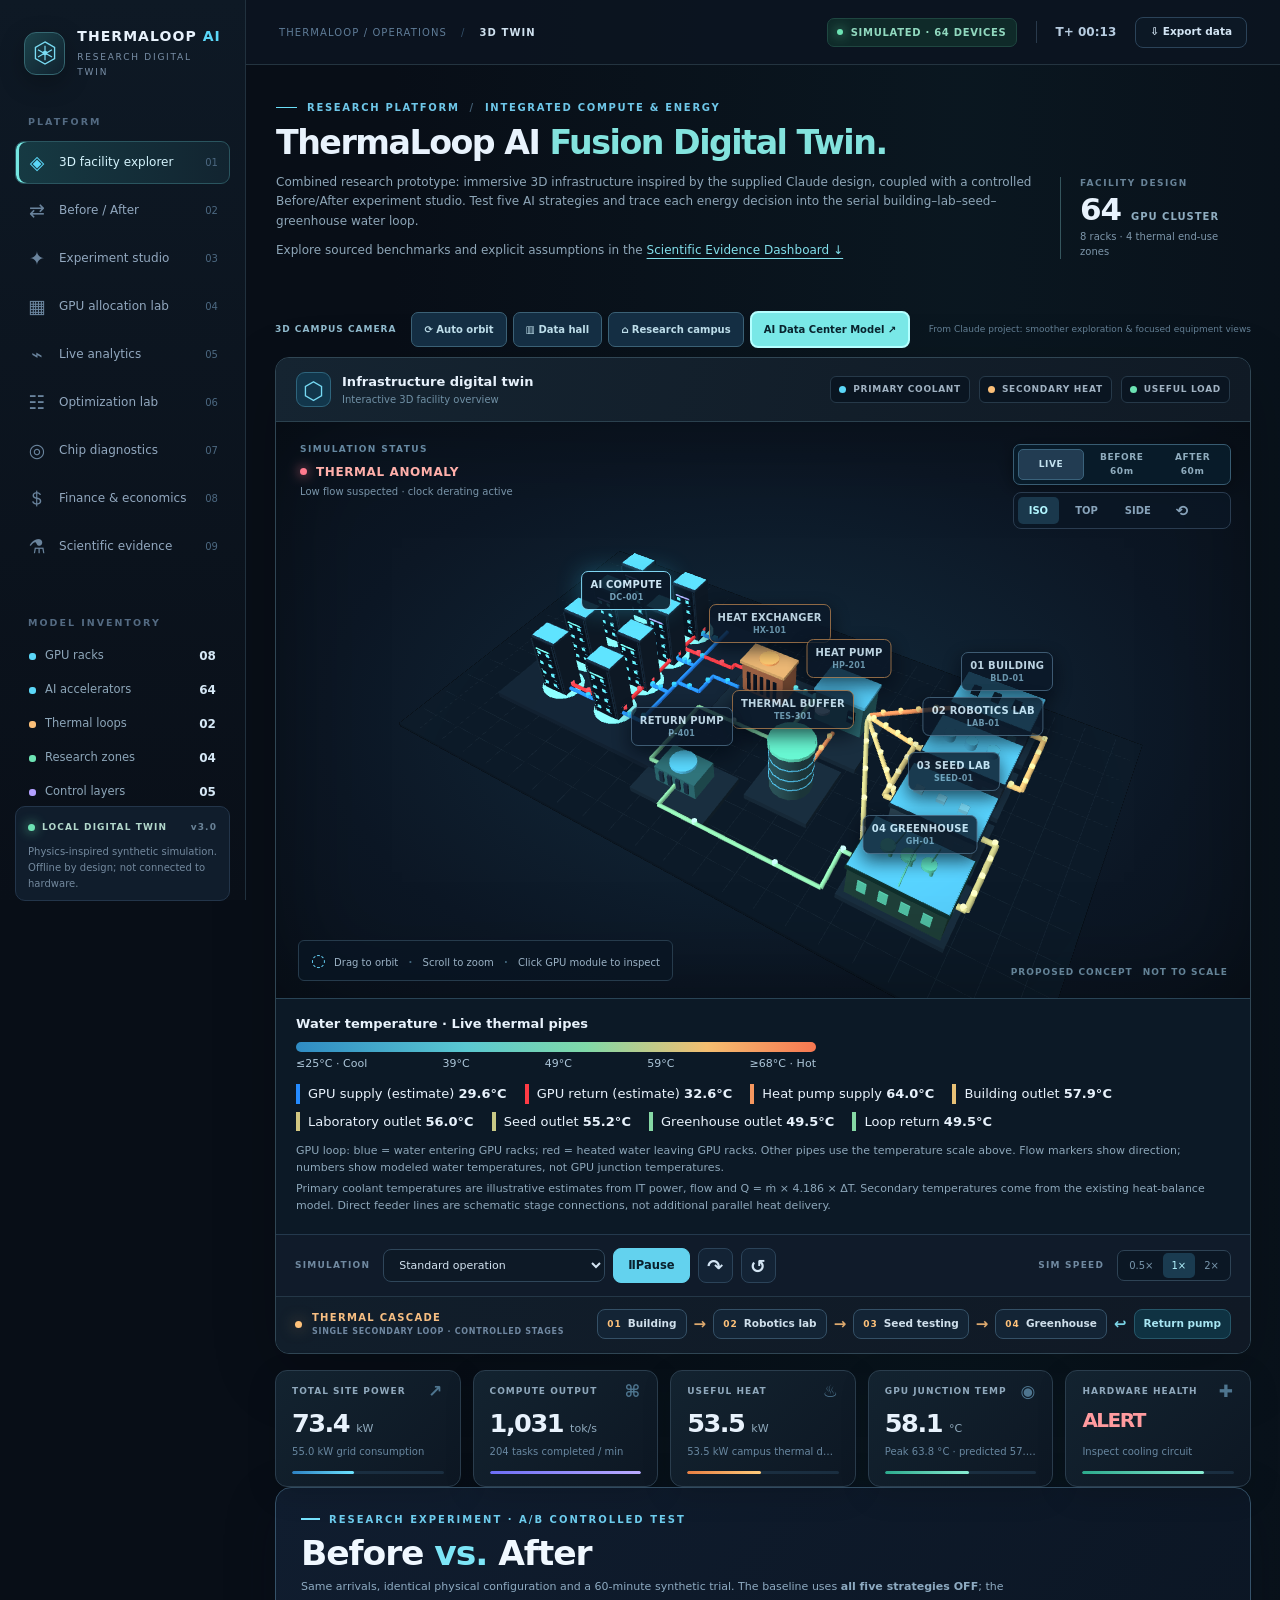
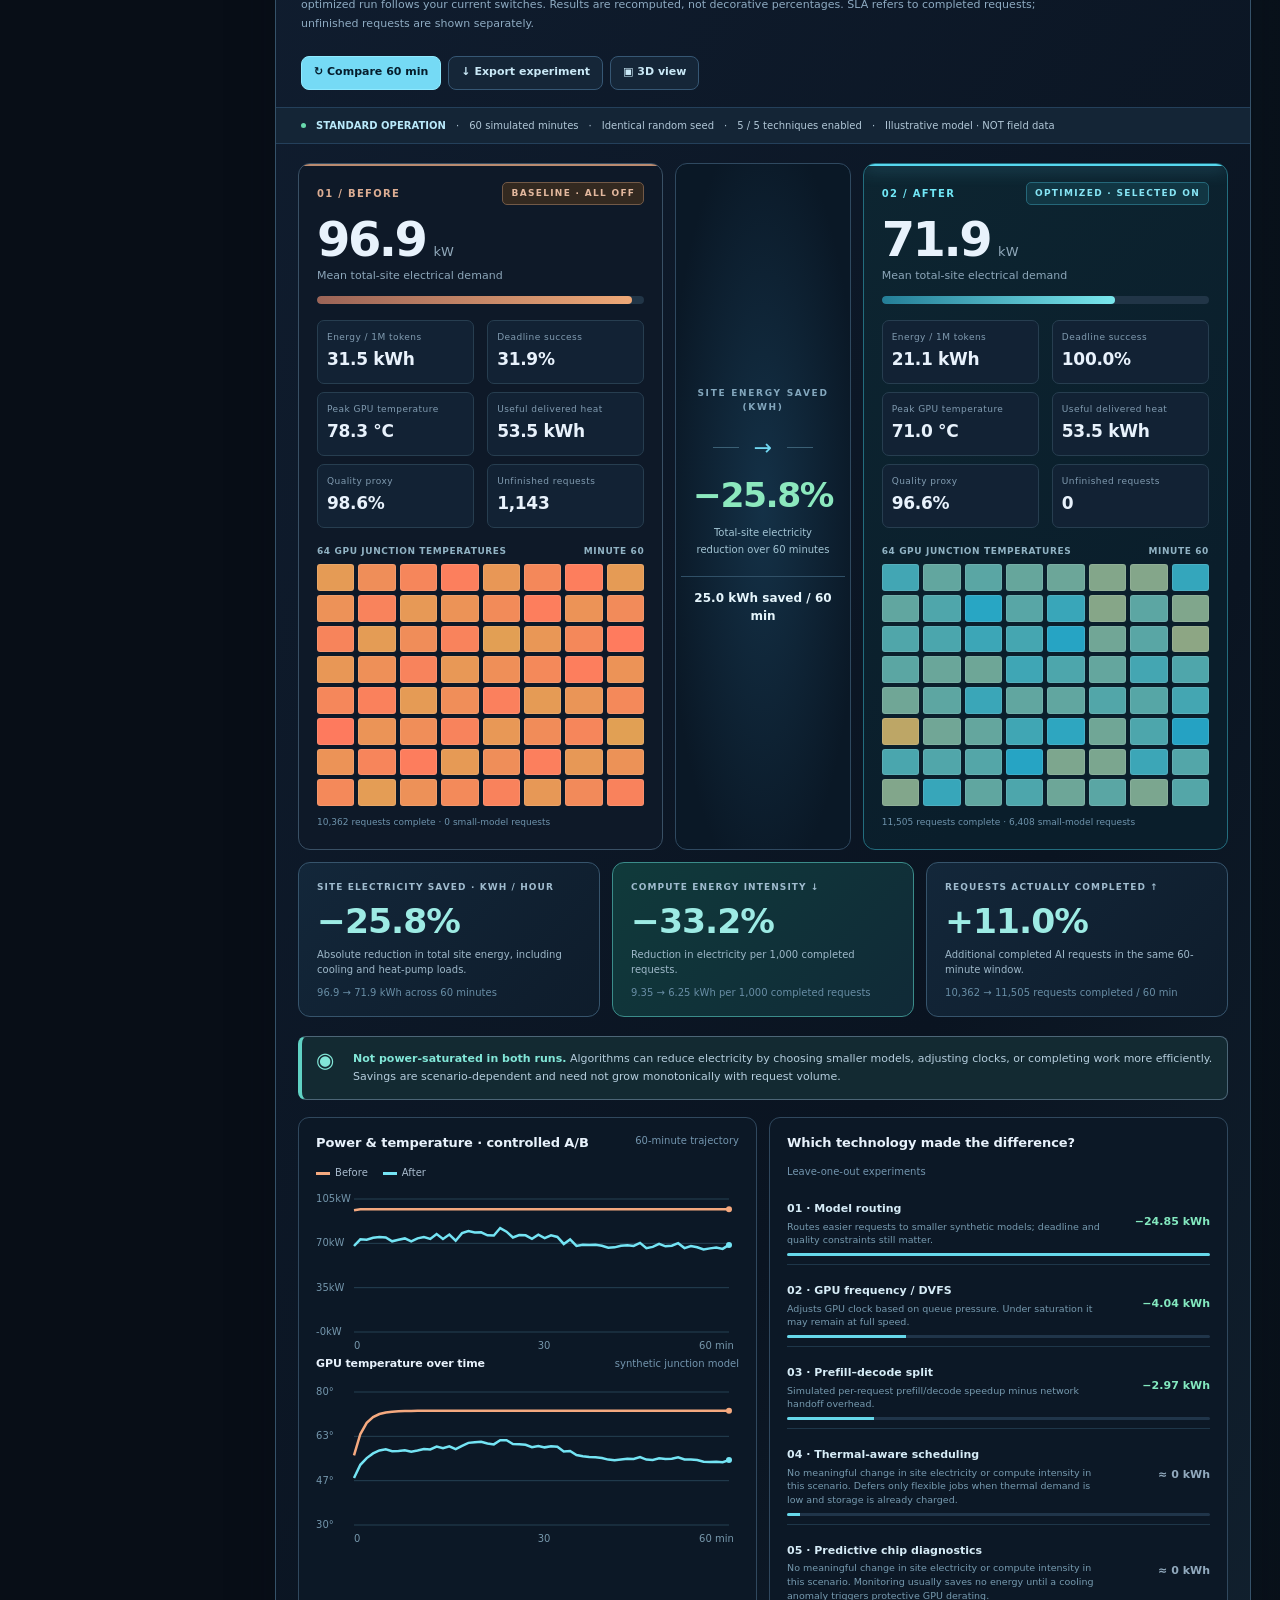
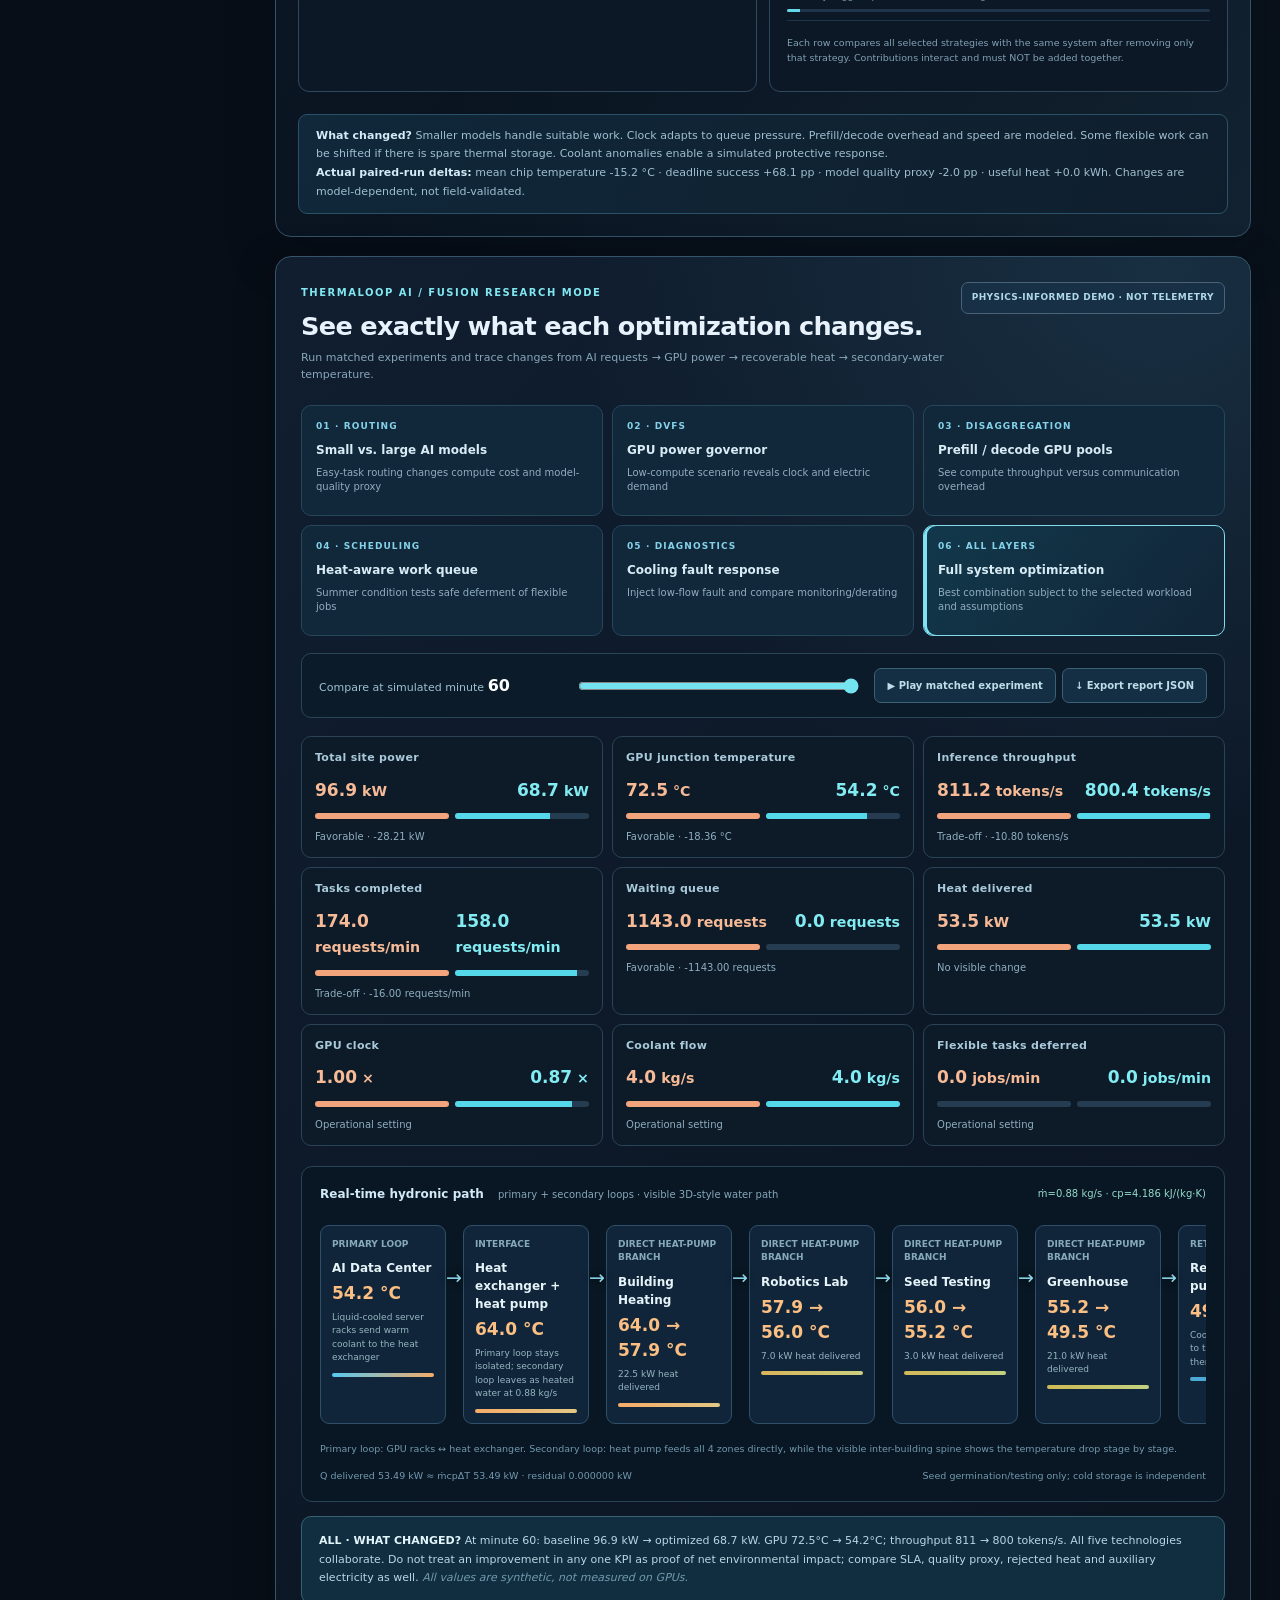
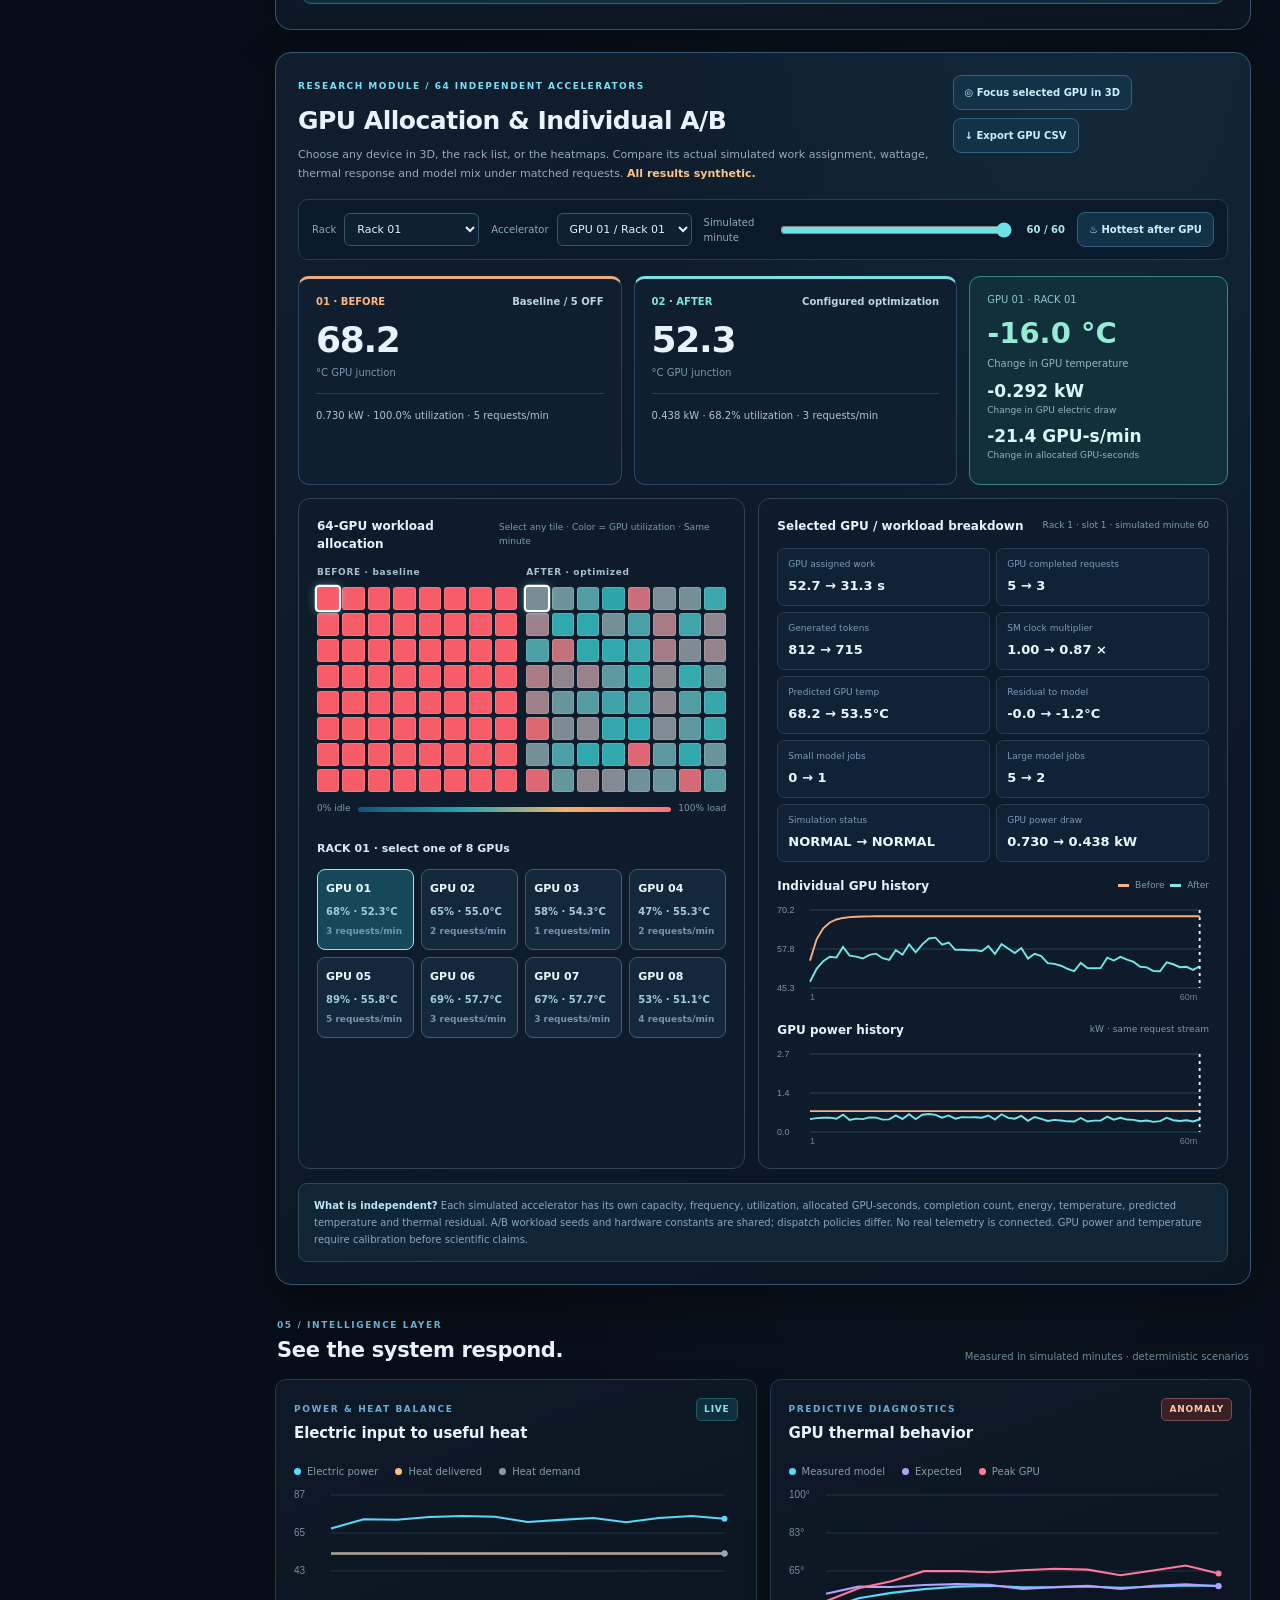
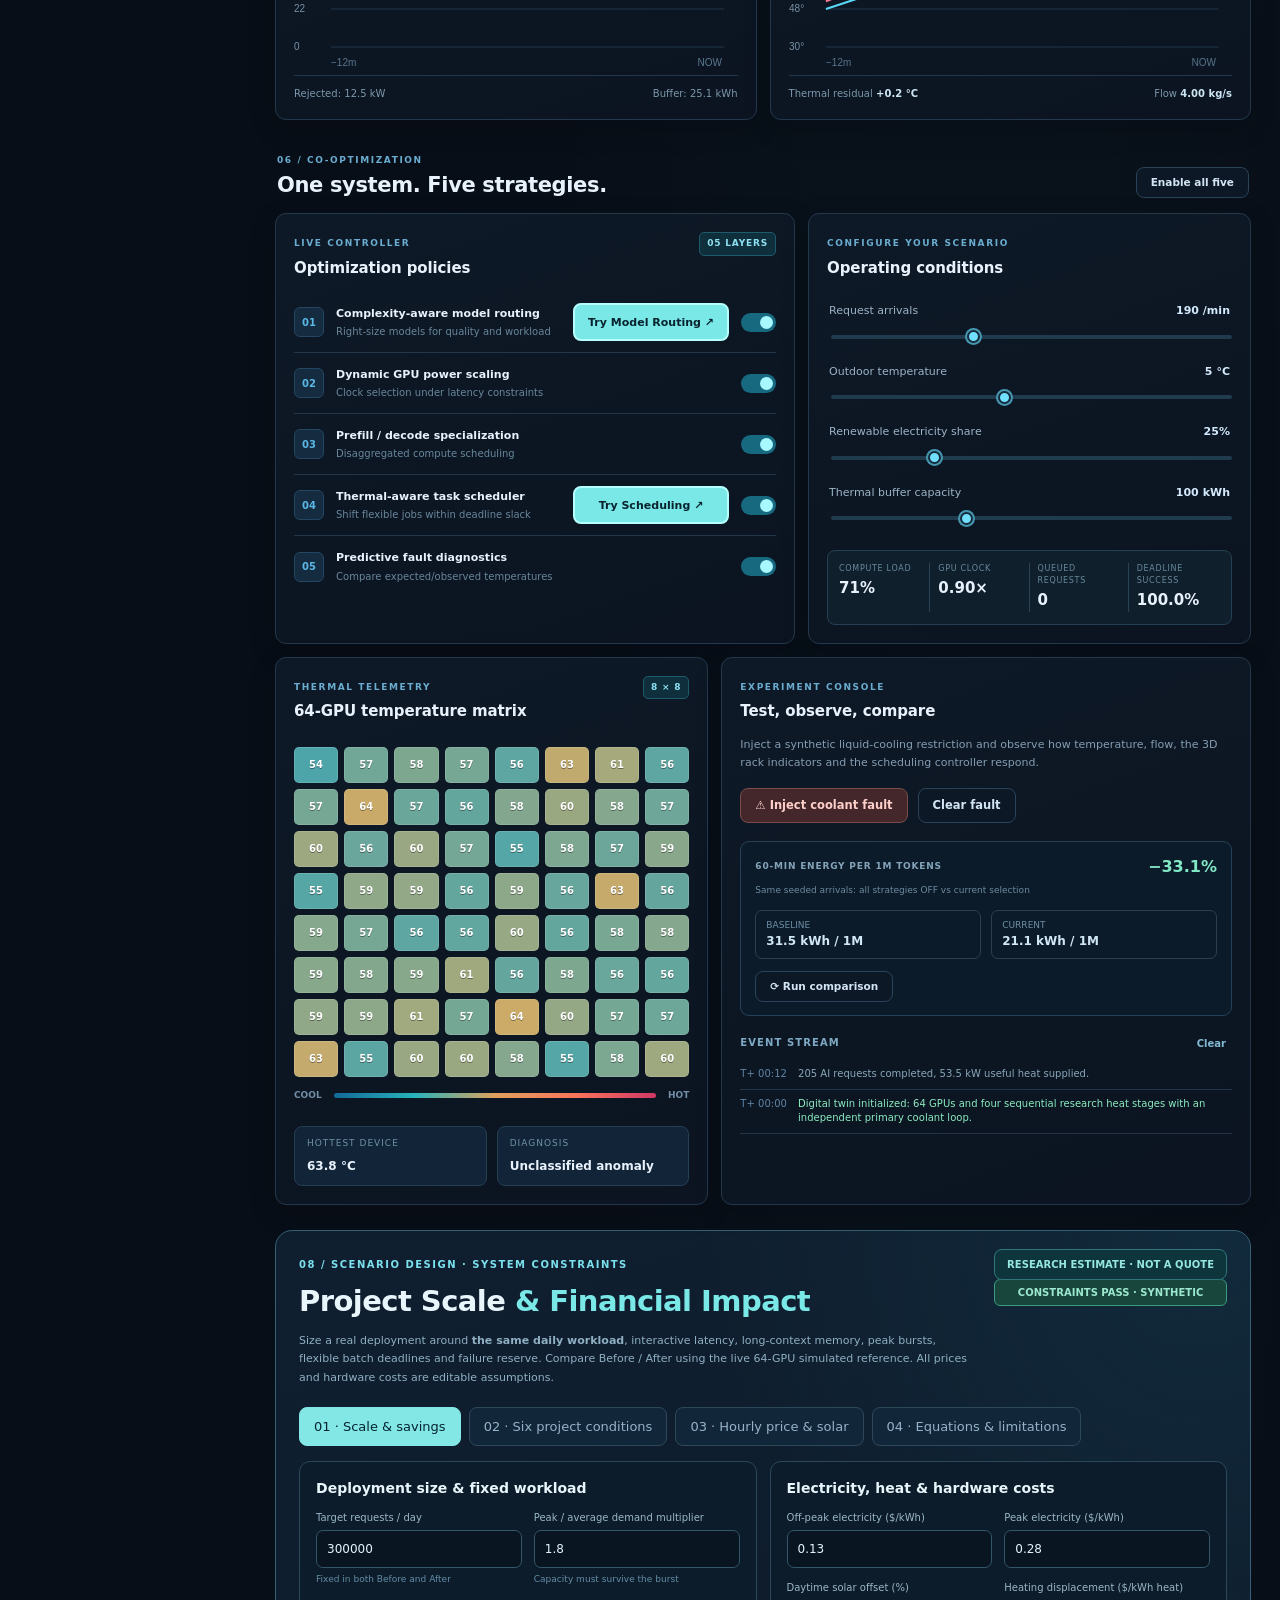
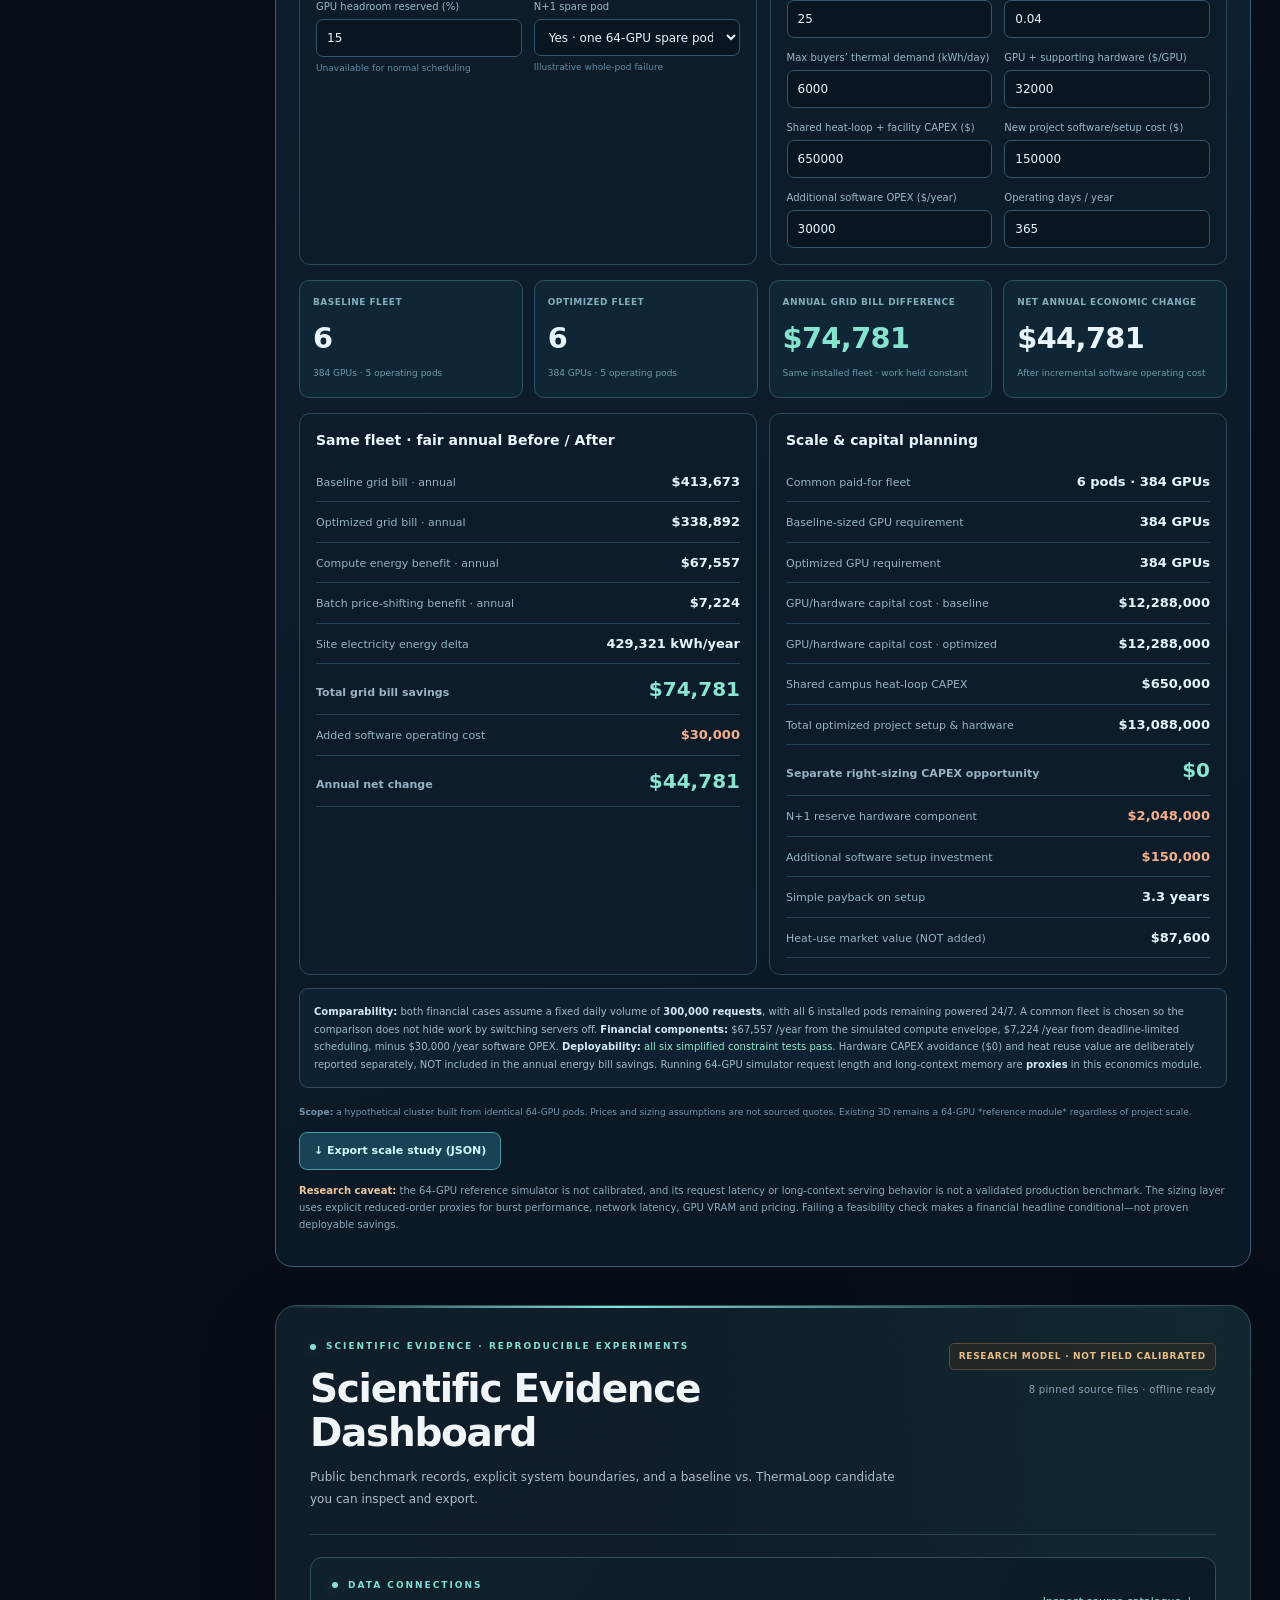
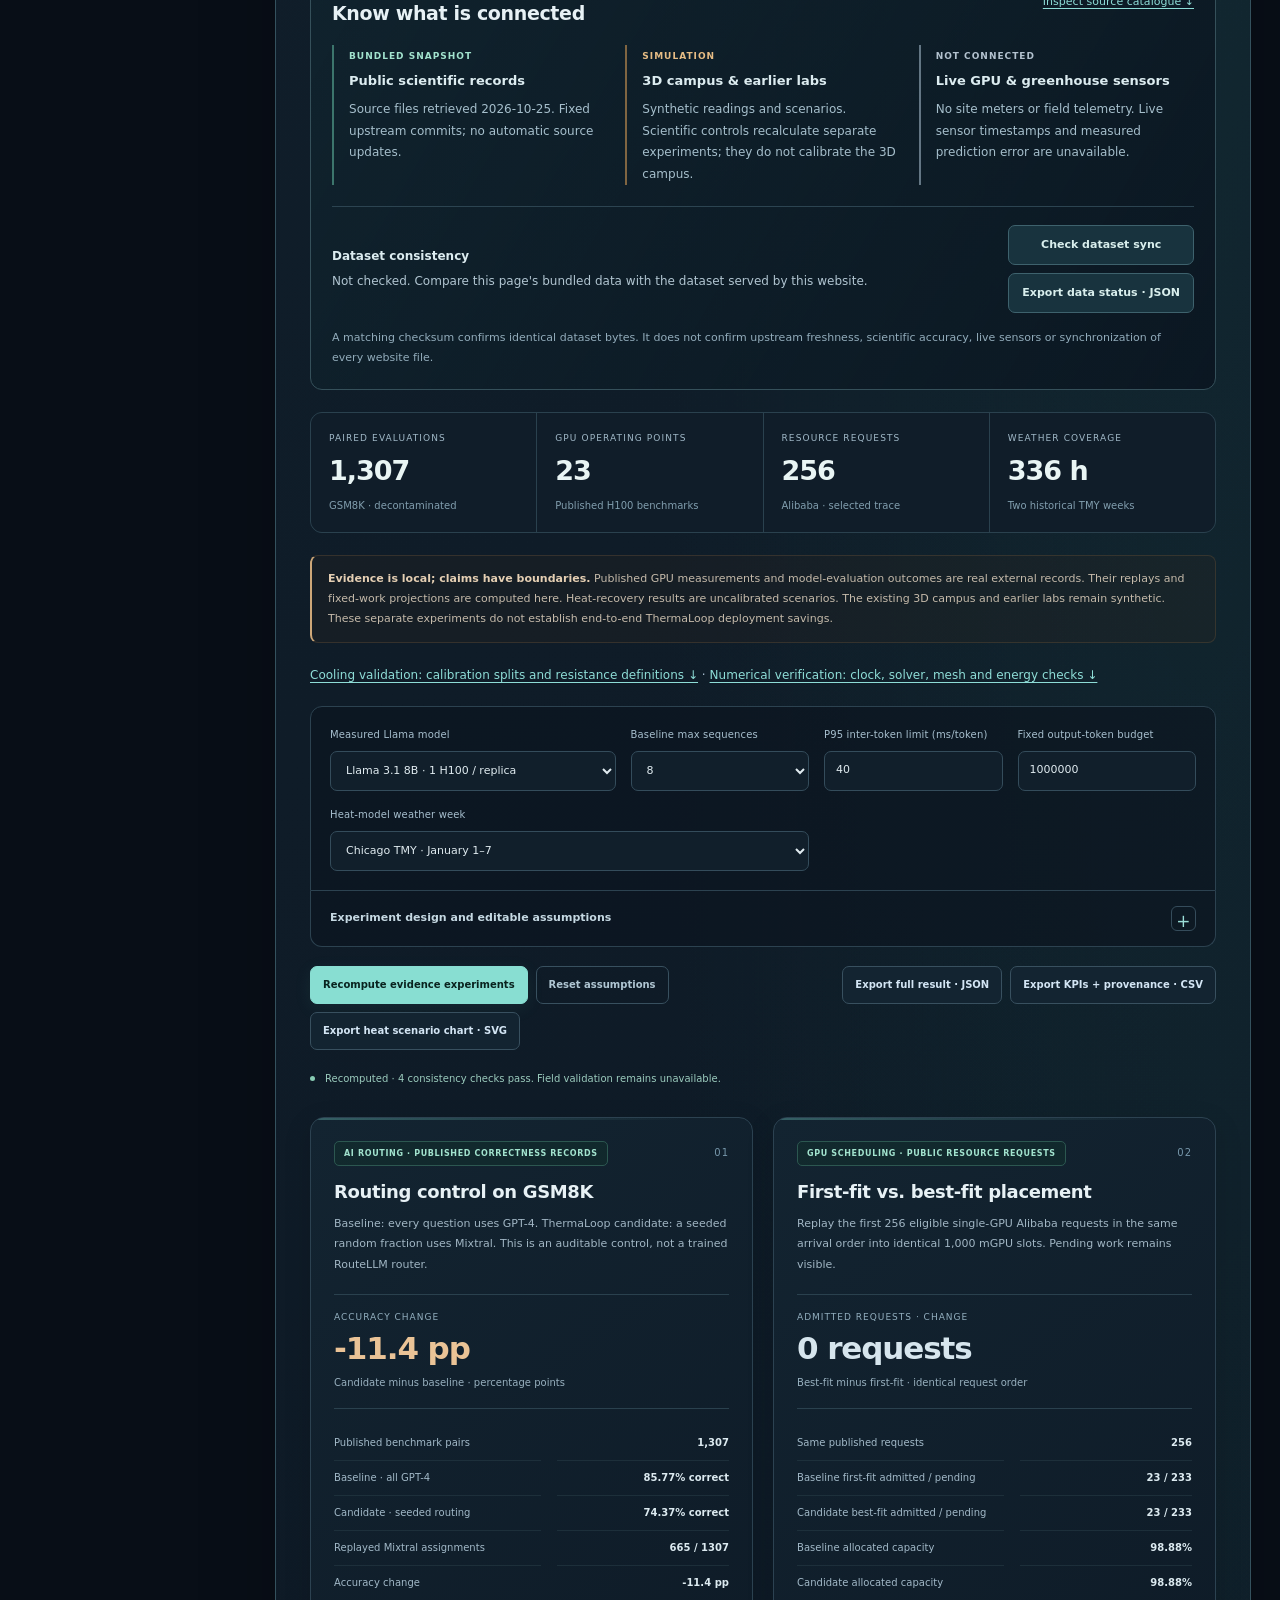
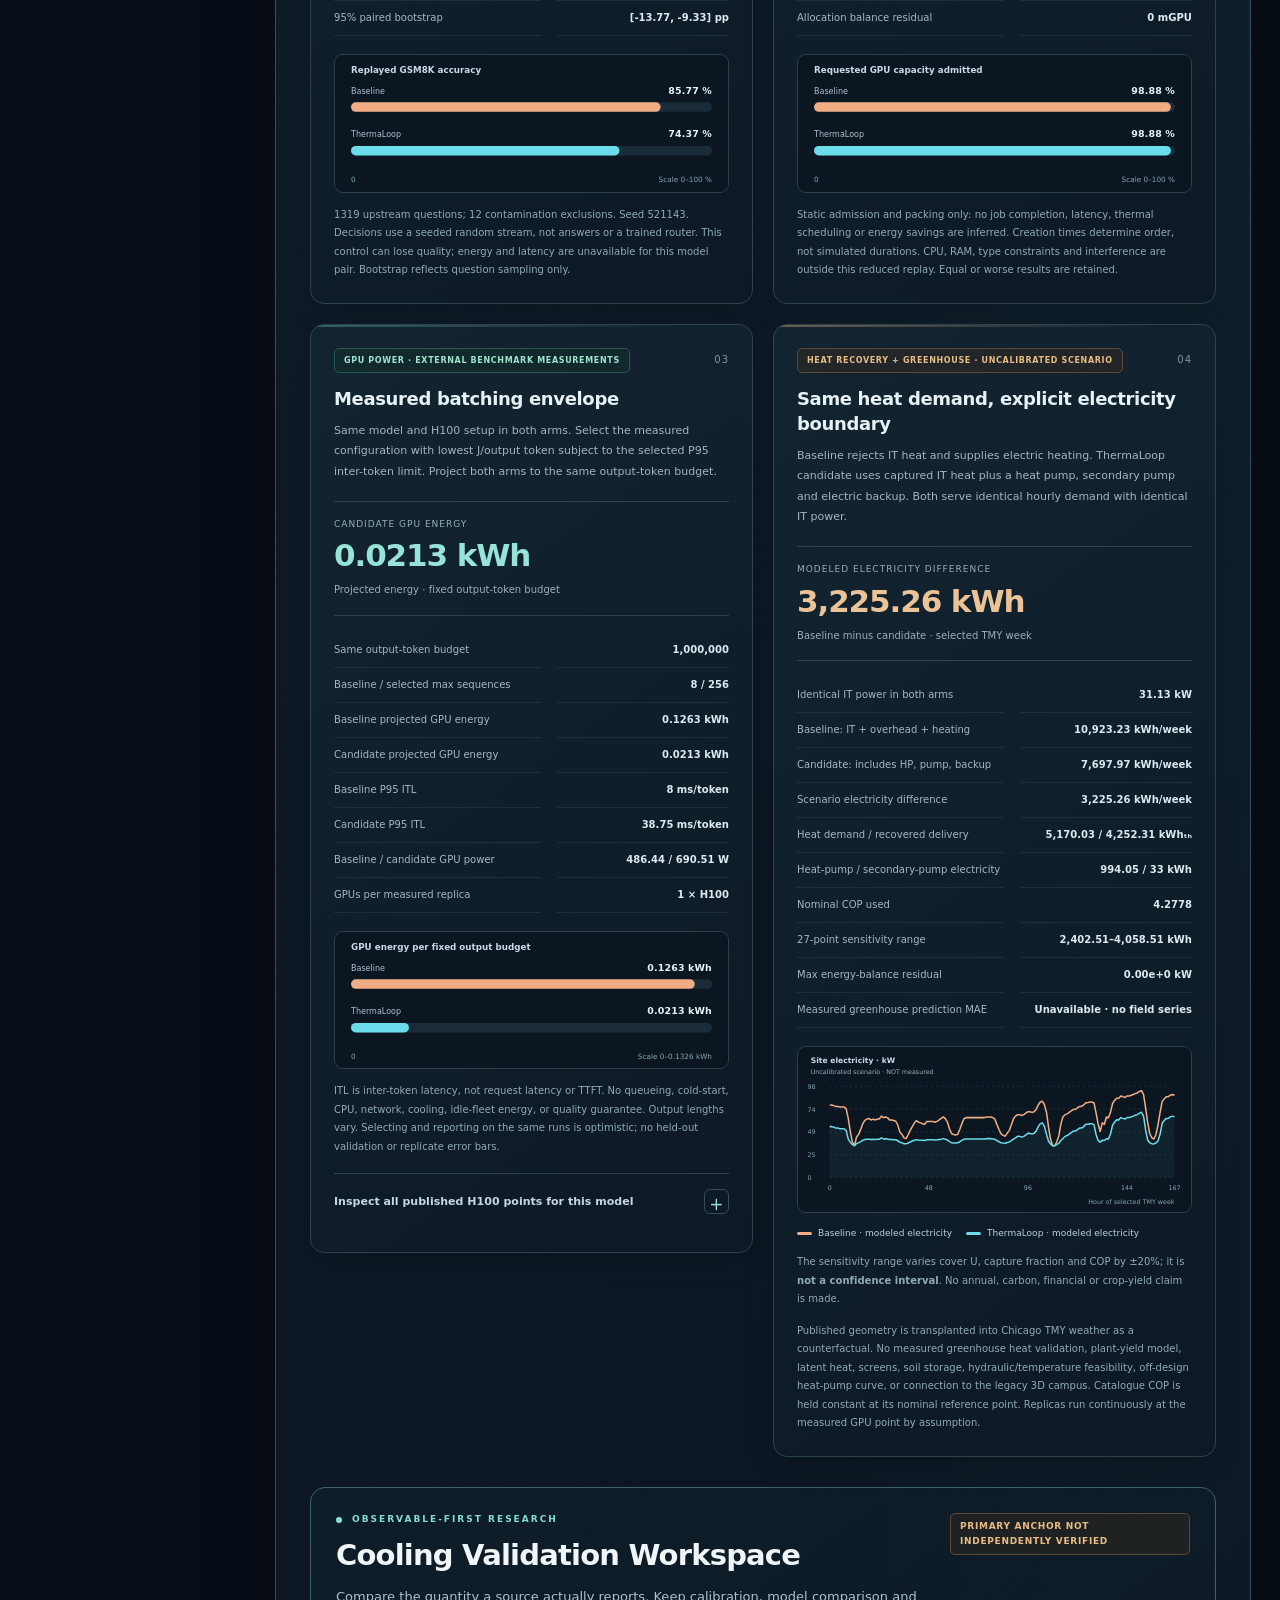
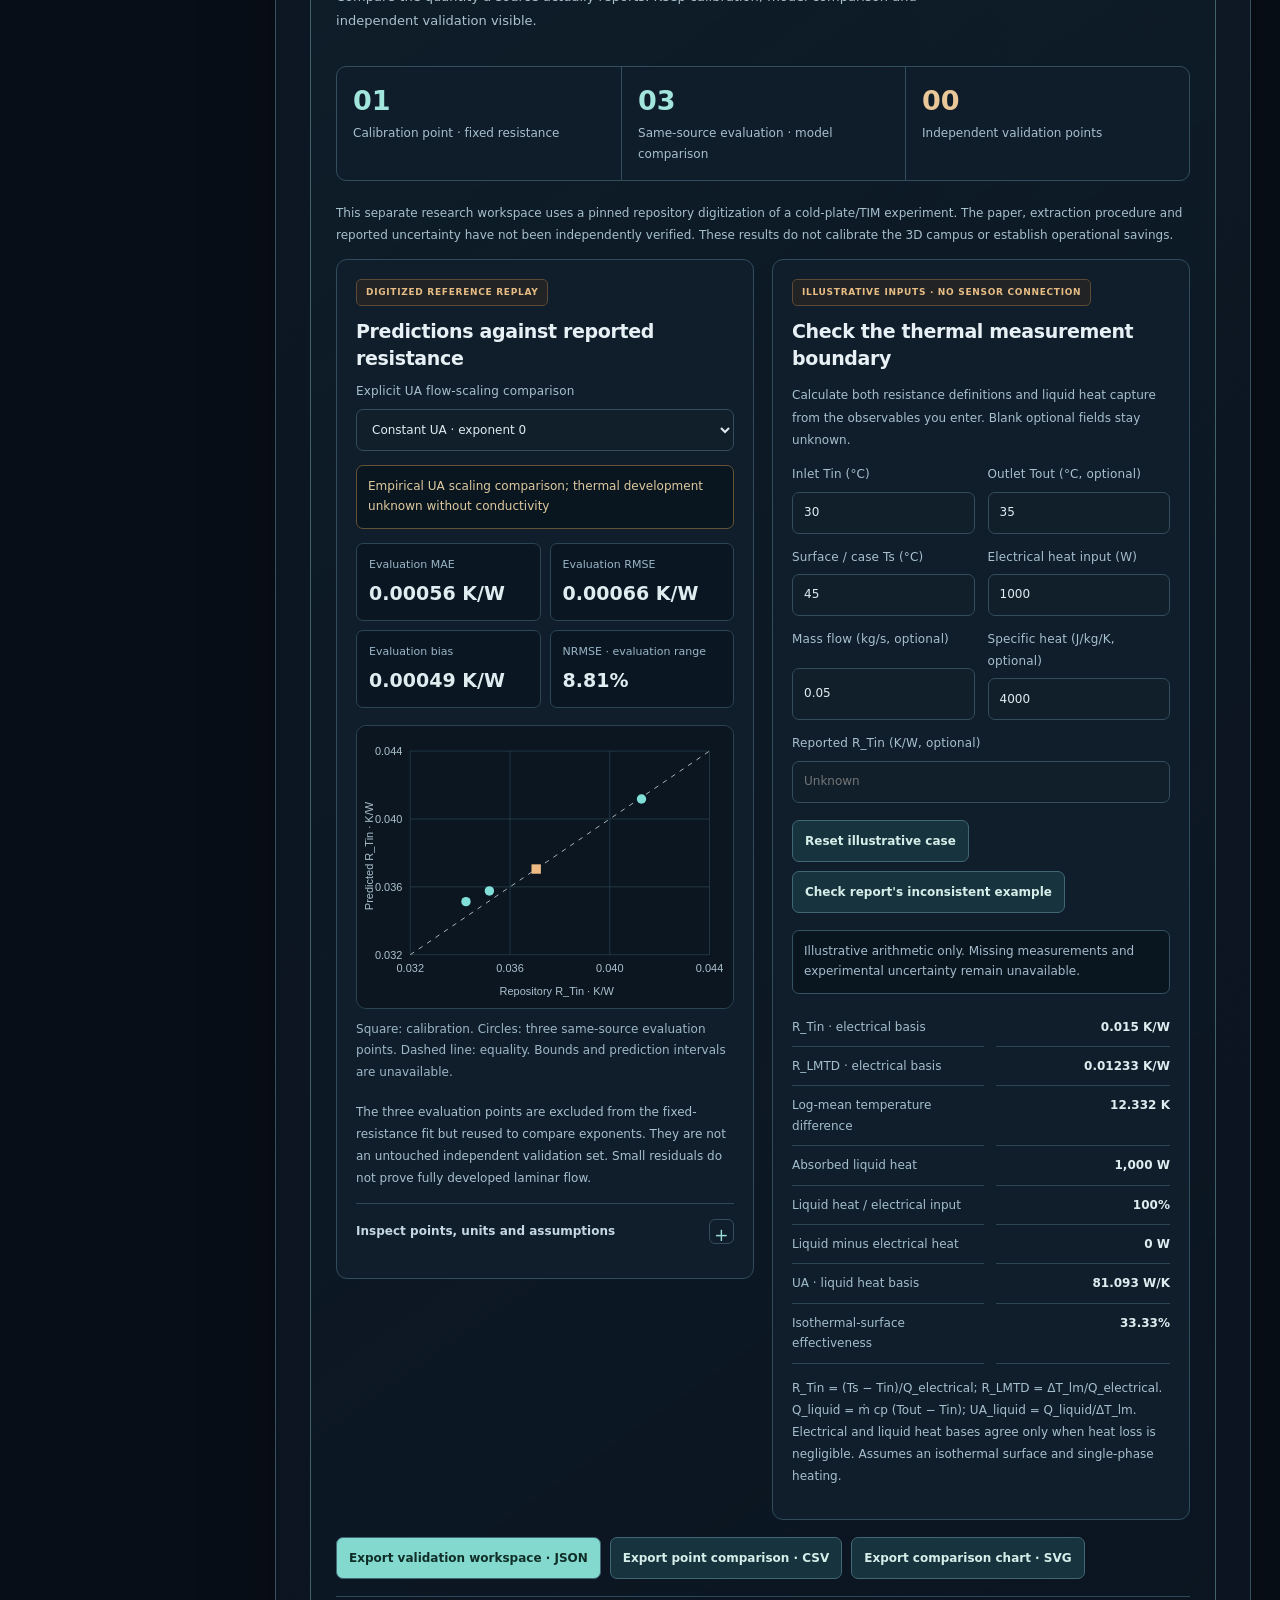
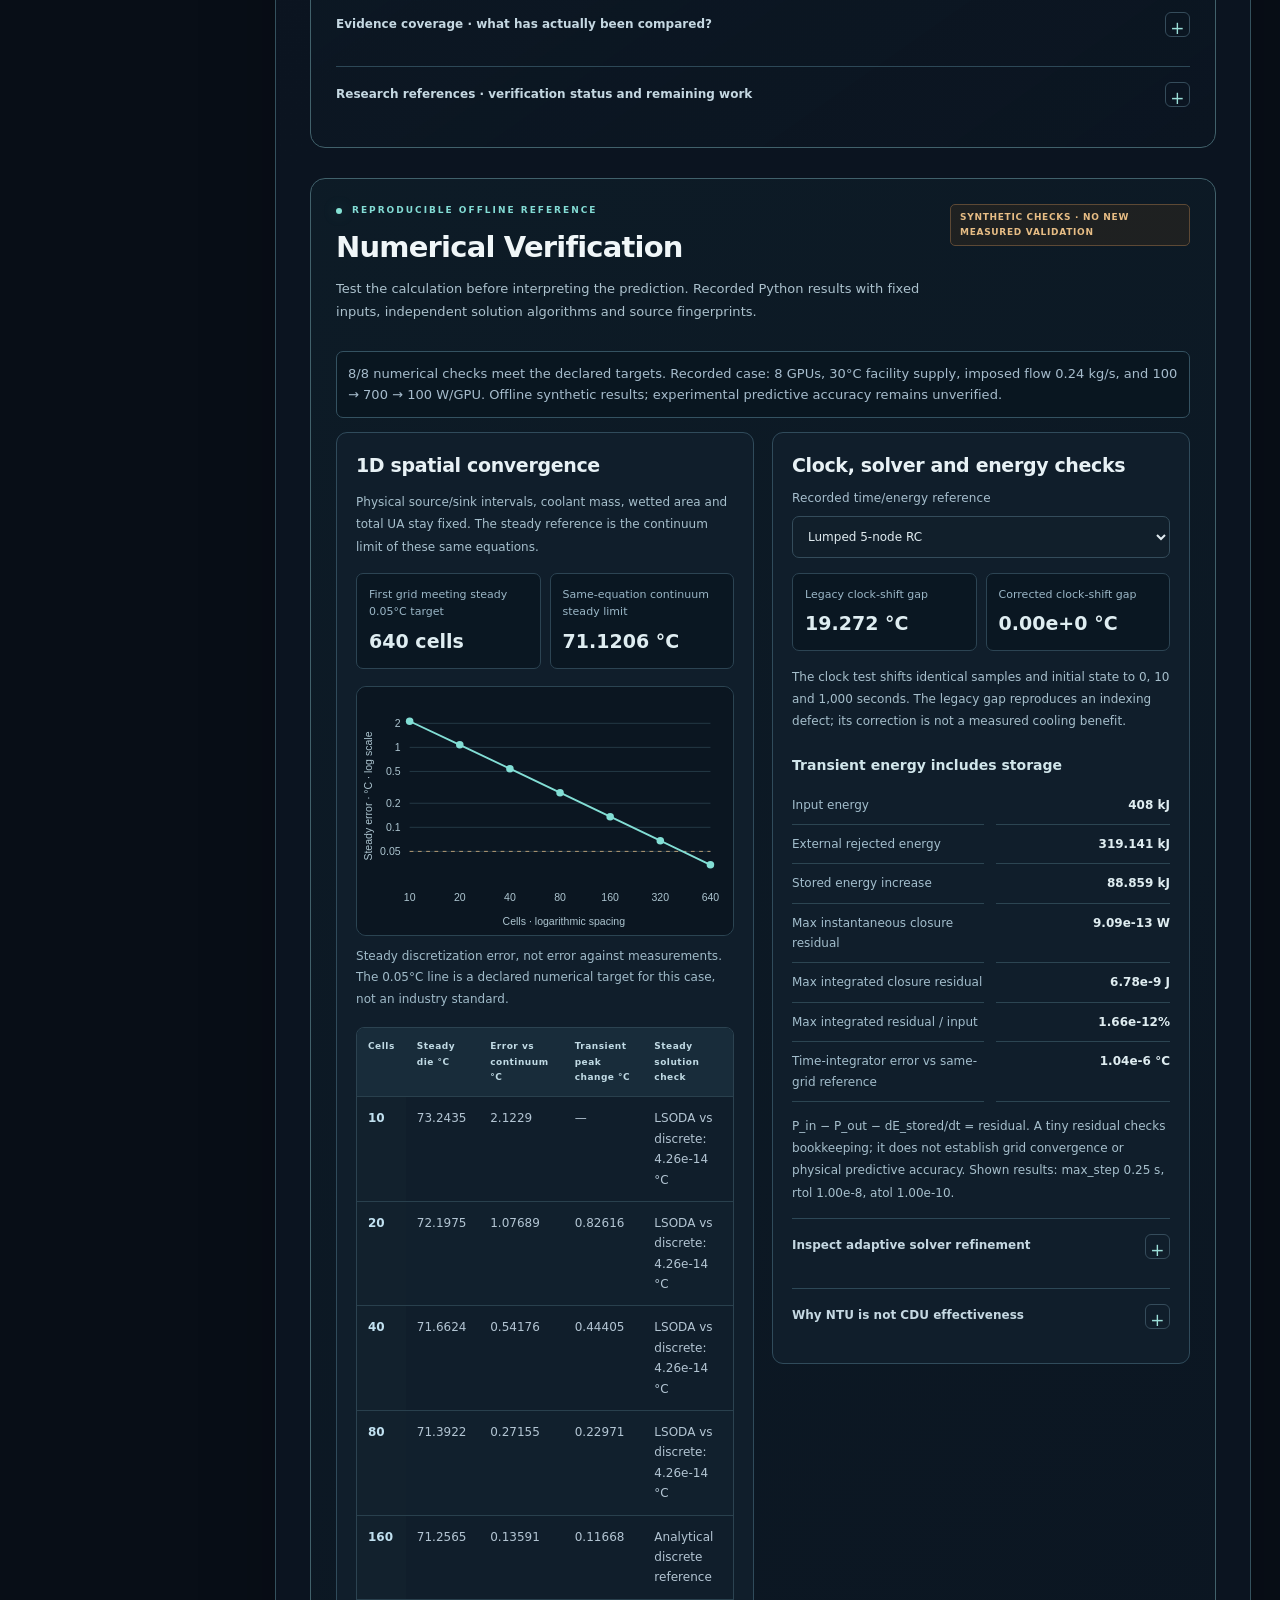
==== commit 3c79802b: "Add reproducible thermal numerical verification and scientific dashboard" ====
--- a/index.html
+++ b/index.html
@@ -127,7 +127,7 @@
 @media(max-width:1140px){.scale-kpis{grid-template-columns:repeat(2,1fr)}.scale-panes{grid-template-columns:1fr}}
 @media(max-width:680px){.scale-lab{padding:13px}.scale-heading{display:block}.scale-tag{display:inline-block;margin-top:10px}.scale-fields,.scale-kpis,.scale-money,.scale-methods{grid-template-columns:1fr 1fr}.scale-kpi b{font-size:23px}}
 @media(max-width:430px){.scale-fields,.scale-money,.scale-methods{grid-template-columns:1fr}.scale-kpis{grid-template-columns:1fr 1fr}.scale-tabs button{font-size:10px;padding:7px 9px}}
-.thermal-panel{padding:15px 20px;border-top:1px solid #294456;background:#0c1926}.thermal-panel h3{margin:0 0 8px;font-size:13px}.thermal-scale{max-width:520px}.thermal-gradient{height:10px;border-radius:6px;background:linear-gradient(90deg,#2f8bc3 0%,#5ac8d1 32.56%,#80d9a8 55.81%,#f5be70 79.07%,#f77751 100%)}.thermal-ticks{display:flex;justify-content:space-between;color:#adc6d9;font-size:11px;margin-top:4px}.thermal-readings{display:flex;flex-wrap:wrap;gap:8px 18px;margin:12px 0}.thermal-readings span{border-left:4px solid var(--pipe-color);padding-left:8px}.thermal-panel p{color:#8da7ba;font-size:11px;margin:5px 0}.thermal-readings b{font-variant-numeric:tabular-nums}</style><link rel="stylesheet" href="science/dashboard.css"><link rel="stylesheet" href="science/presentation.css"><link rel="stylesheet" href="science/validation.css"></head><body>
+.thermal-panel{padding:15px 20px;border-top:1px solid #294456;background:#0c1926}.thermal-panel h3{margin:0 0 8px;font-size:13px}.thermal-scale{max-width:520px}.thermal-gradient{height:10px;border-radius:6px;background:linear-gradient(90deg,#2f8bc3 0%,#5ac8d1 32.56%,#80d9a8 55.81%,#f5be70 79.07%,#f77751 100%)}.thermal-ticks{display:flex;justify-content:space-between;color:#adc6d9;font-size:11px;margin-top:4px}.thermal-readings{display:flex;flex-wrap:wrap;gap:8px 18px;margin:12px 0}.thermal-readings span{border-left:4px solid var(--pipe-color);padding-left:8px}.thermal-panel p{color:#8da7ba;font-size:11px;margin:5px 0}.thermal-readings b{font-variant-numeric:tabular-nums}</style><link rel="stylesheet" href="science/dashboard.css"><link rel="stylesheet" href="science/presentation.css"><link rel="stylesheet" href="science/validation.css"><link rel="stylesheet" href="science/numerical.css"></head><body>
 <div class="app">
   <aside class="side">
     <div class="brand"><span class="brand-mark"><svg viewBox="0 0 38 38"><path d="M19 4 32 11.5v15L19 34 6 26.5v-15z" fill="none" stroke="currentColor" stroke-width="1.8"/><path d="M19 9v20M9.5 14.5 19 20l9.5-5.5M9.5 24.5 19 19l9.5 5.5" stroke="currentColor" stroke-width="1.6" fill="none"/><circle cx="19" cy="19" r="3.2" fill="currentColor"/></svg></span><span><b>THERMALOOP<span class="brand-ai"> AI</span></b><small>RESEARCH DIGITAL TWIN</small></span></div>
@@ -311,7 +311,7 @@
     <div><small>Weather coverage</small><strong id="sciCoverageHours">336 <small>hours</small></strong><span>Two historical TMY weeks</span></div>
   </div>
   <p class="science-notice"><strong>Evidence is local; claims have boundaries.</strong> Published GPU measurements and model-evaluation outcomes are real external records. Their replays and fixed-work projections are computed here. Heat-recovery results are uncalibrated scenarios. The existing 3D campus and earlier labs remain synthetic. These separate experiments do not establish end-to-end ThermaLoop deployment savings.</p>
-  <p class="validation-jump"><a href="#scientific-validation">Explore cooling validation: calibration splits, residuals and R_Tin vs. LMTD ↓</a></p>
+  <p class="validation-jump"><a href="#scientific-validation">Cooling validation: calibration splits and resistance definitions ↓</a> · <a href="#numerical-verification">Numerical verification: clock, solver, mesh and energy checks ↓</a></p>
   <div class="science-controls">
     <label>Measured Llama model<select id="sciModel" data-science-param="model" data-science-type="string"><option value="meta-llama/Llama-3.1-8B-Instruct">Llama 3.1 8B · 1 H100 / replica</option><option value="meta-llama/Llama-3.1-70B-Instruct">Llama 3.1 70B · 4 H100 / replica</option></select></label>
     <label>Baseline max sequences<select id="sciBatch" data-science-param="baselineBatch"><option value="8">8</option><option value="16">16</option><option value="32">32</option><option value="64">64</option><option value="96">96</option><option value="128">128</option></select></label>
@@ -381,6 +381,31 @@
     <div class="validation-buttons"><button id="valExportJSON" class="btn btn-primary" type="button">Export validation workspace · JSON</button><button id="valExportCSV" class="btn" type="button">Export point comparison · CSV</button><button id="valExportSVG" class="btn" type="button">Export comparison chart · SVG</button></div>
     <details id="valCoverageDetails"><summary>Evidence coverage · what has actually been compared?</summary><div class="science-table-wrap"><table><thead><tr><th>Layer / observable</th><th>Current evidence</th><th>What is supported</th><th>What is missing</th></tr></thead><tbody id="valCoverage"></tbody></table></div></details>
     <details id="valSourcesDetails"><summary>Research references · verification status and remaining work</summary><p class="validation-note">The supplied report identifies these candidates. HTTP 403 prevented primary-source retrieval in this environment; that does not mean the papers are unavailable publicly. A DOI, protocol or datasheet is not an imported experimental dataset.</p><div id="valSources"></div><p class="validation-note">Morris/Sobol sensitivity analysis, bootstrap coverage and measured hydraulic operating-point validation remain future work. No proposed acceptance threshold is presented as an OCP/ASME standard.</p><a href="docs/RESEARCH_VALIDATION.md">Methods, report corrections and reproduction instructions</a> · <a href="science/validation/research.json" download>Download validation registry</a></details>
+  </section>
+  <section id="numerical-verification" class="validation-workspace numerical-workspace" aria-labelledby="numTitle">
+    <div class="validation-heading"><div><span class="science-kicker">REPRODUCIBLE OFFLINE REFERENCE</span><h2 id="numTitle">Numerical Verification</h2><p>Test the calculation before interpreting the prediction. Recorded Python results with fixed inputs, independent solution algorithms and source fingerprints.</p></div><span class="science-badge assumed">SYNTHETIC CHECKS · NO NEW MEASURED VALIDATION</span></div>
+    <p id="numProtocolStatus" class="validation-status" role="status">Loading recorded verification results…</p>
+    <div class="validation-columns">
+      <article class="validation-card">
+        <h3>1D spatial convergence</h3><p class="validation-note">Physical source/sink intervals, coolant mass, wetted area and total UA stay fixed. The steady reference is the continuum limit of these same equations.</p>
+        <div id="numGridSummary" class="validation-kpis"></div>
+        <figure><div id="numGridChart"></div><figcaption>Steady discretization error, not error against measurements. The 0.05°C line is a declared numerical target for this case, not an industry standard.</figcaption></figure>
+        <div class="science-table-wrap"><table><thead><tr><th>Cells</th><th>Steady die °C</th><th>Error vs continuum °C</th><th>Transient peak change °C</th><th>Steady solution check</th></tr></thead><tbody id="numSpatialRows"></tbody></table></div>
+        <p class="validation-note">Transient inter-grid changes are shown for uniform initial temperature and the same power-step protocol. They are not certified bounds against a continuum transient solution. Larger-grid results use the discrete analytical/matrix reference; adaptive LSODA is cross-checked at 10–80 cells.</p>
+      </article>
+      <article class="validation-card">
+        <h3>Clock, solver and energy checks</h3>
+        <label for="numModel">Recorded time/energy reference<select id="numModel"><option value="lumped">Lumped 5-node RC</option><option value="1d">1D · 20 cells · fixed-temperature CDU sink</option></select></label>
+        <div id="numClockMetrics" class="validation-kpis"></div>
+        <p class="validation-note">The clock test shifts identical samples and initial state to 0, 10 and 1,000 seconds. The legacy gap reproduces an indexing defect; its correction is not a measured cooling benefit.</p>
+        <h4>Transient energy includes storage</h4><dl id="numEnergyMetrics" class="validation-measurements"></dl>
+        <p class="validation-note">P_in − P_out − dE_stored/dt = residual. A tiny residual checks bookkeeping; it does not establish grid convergence or physical predictive accuracy. <span id="numSelectedSolver"></span></p>
+        <details id="numTimeDetails"><summary>Inspect adaptive solver refinement</summary><label for="numStudy">Refinement experiment<select id="numStudy"><option value="step_limits">Vary max_step · fixed rtol/atol</option><option value="tolerance_levels">Vary rtol/atol · fixed max_step</option></select></label><div class="science-table-wrap"><table><thead><tr><th>max_step s</th><th>rtol / atol</th><th>Max trajectory error °C</th><th>Threshold error s</th><th>Temperature target</th></tr></thead><tbody id="numTimeRows"></tbody></table></div><p class="validation-note">Power inputs and 0.1 s observation times are frozen; adaptive internal steps are separate. Reference: sparse matrix exponential of the same linear equations on the same grid. Spatial error is reported separately and can be larger. A smaller max_step alone need not improve an error controlled by solver tolerance. No convergence order is inferred from a plateau.</p></details>
+        <details id="numCDUDetails"><summary>Why NTU is not CDU effectiveness</summary><dl id="numCDUMetrics" class="validation-measurements"></dl><p class="validation-note">The historical field named eps_effective equals UA/(ṁcp), which is NTU and can exceed 1. Corrected 1D effectiveness uses CDU inlet/outlet temperatures. Its fixed-temperature sink is a different boundary model from the lumped finite-capacity counterflow CDU; equal UA does not make them equivalent.</p></details>
+      </article>
+    </div>
+    <div class="validation-buttons"><button id="numExportJSON" type="button" disabled class="btn btn-primary">Export numerical evidence · JSON</button><button id="numExportCSV" type="button" disabled class="btn">Export convergence tables · CSV</button><button id="numExportSVG" type="button" disabled class="btn">Export grid error chart · SVG</button></div>
+    <details id="numReproduceDetails"><summary>Source identity, protocol and remaining limits</summary><p class="validation-note">The browser displays saved, checked artifacts; it does not execute SciPy. These offline reference equations do not replace or validate the existing 3D campus. Legacy convection remains empirical with unknown channel regime.</p><div id="numSourceSummary" class="science-hash"></div><ul id="numLimitations" class="numerical-limits"></ul><p><a href="docs/NUMERICAL_VERIFICATION.md">Methods, error budgets and iteration record</a> · <a href="science/numerical/results.json" download>Download full result</a> · <a href="research/verification-config.json" download>Protocol configuration</a> · <a href="requirements-research.txt" download>Pinned Python requirements</a> · <a href="research/thermal_reference/LICENSE">Original source license</a></p></details>
   </section>
   <details id="sciMethods"><summary>Methods, numerical checks and evidence gaps</summary><div class="science-method">
     <h4>Power → energy and equal-work normalization</h4><p><code>E_GPU[kWh] = output_tokens × measured_J_per_output_token / 3,600,000</code><br><code>J/output_token ≈ aggregate_GPU_W / output_tokens_per_second</code>. The latter is a consistency check on published aggregates, not independent accuracy validation. Replicate measurement uncertainty is unavailable.</p>
@@ -1216,4 +1241,6 @@
 <script src="science/validation-data.js"></script>
 <script src="science/validation-model.js"></script>
 <script src="science/validation-dashboard.js"></script>
+<script src="science/numerical-data.js"></script>
+<script src="science/numerical-dashboard.js"></script>
 </body></html>
--- a/science/numerical.css
+++ b/science/numerical.css
@@ -0,0 +1,3 @@
+.numerical-workspace .validation-kpis{margin:15px 0}.numerical-workspace .validation-card h4{margin:22px 0 10px;color:#d1e6eb;font-size:14px}.numerical-workspace svg{display:block;width:100%;height:auto;border:1px solid #2b4452;border-radius:10px}.numerical-workspace figure{margin:17px 0}.numerical-workspace figcaption{font-size:12px;line-height:1.8;color:#a0bbc9}.numerical-workspace table{font-size:12px}.numerical-workspace .num-within{color:#9edfc6}.numerical-workspace .num-above{color:#f0c299}.numerical-limits{font-size:12px;line-height:1.85;color:#a9bfcc;padding-left:19px}.numerical-limits li{margin:7px 0}.numerical-workspace .science-hash{white-space:pre-wrap;font-size:11px;line-height:1.8;padding:13px}.numerical-workspace .validation-status{font-size:13px}
+@media(max-width:550px){.numerical-workspace svg text{font-size:18px}.numerical-workspace .validation-kpis strong{font-size:16px}.numerical-workspace .validation-status{font-size:12px}}
+.numerical-workspace .validation-columns[hidden]{display:none}
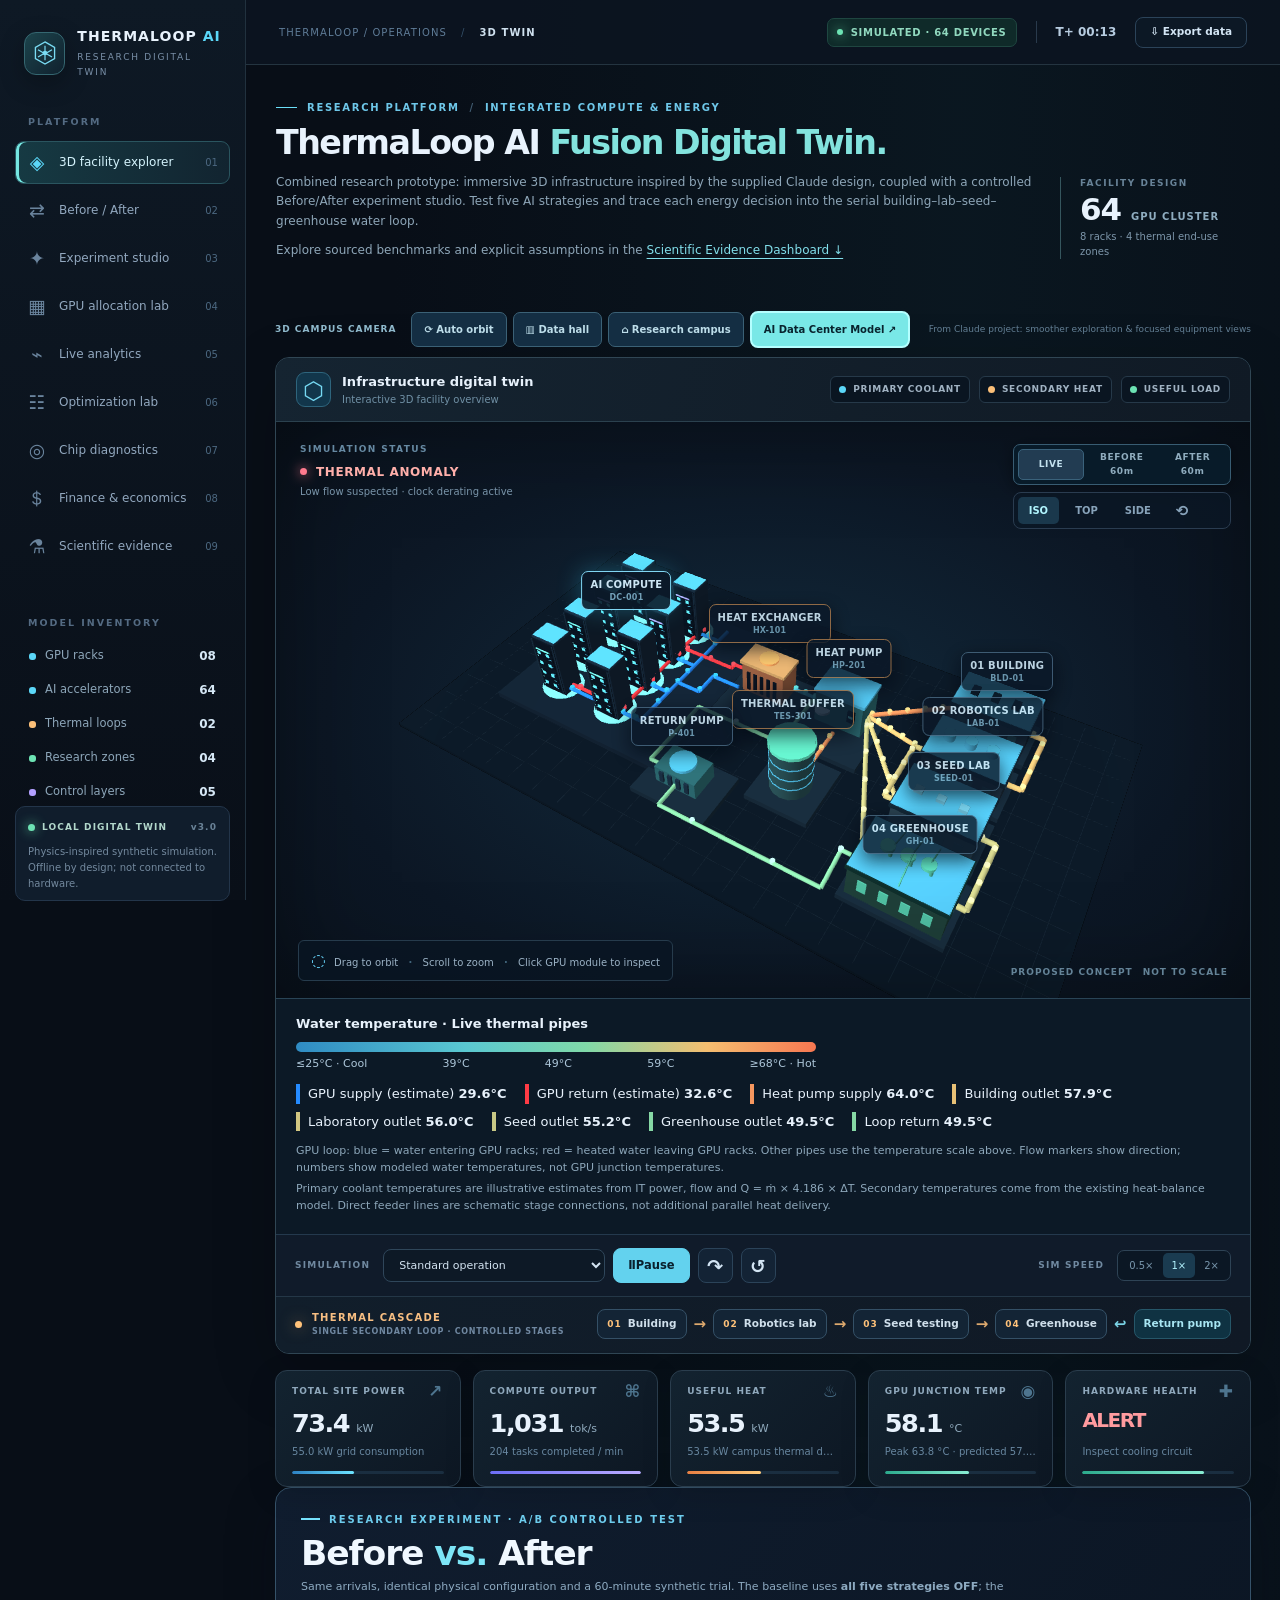
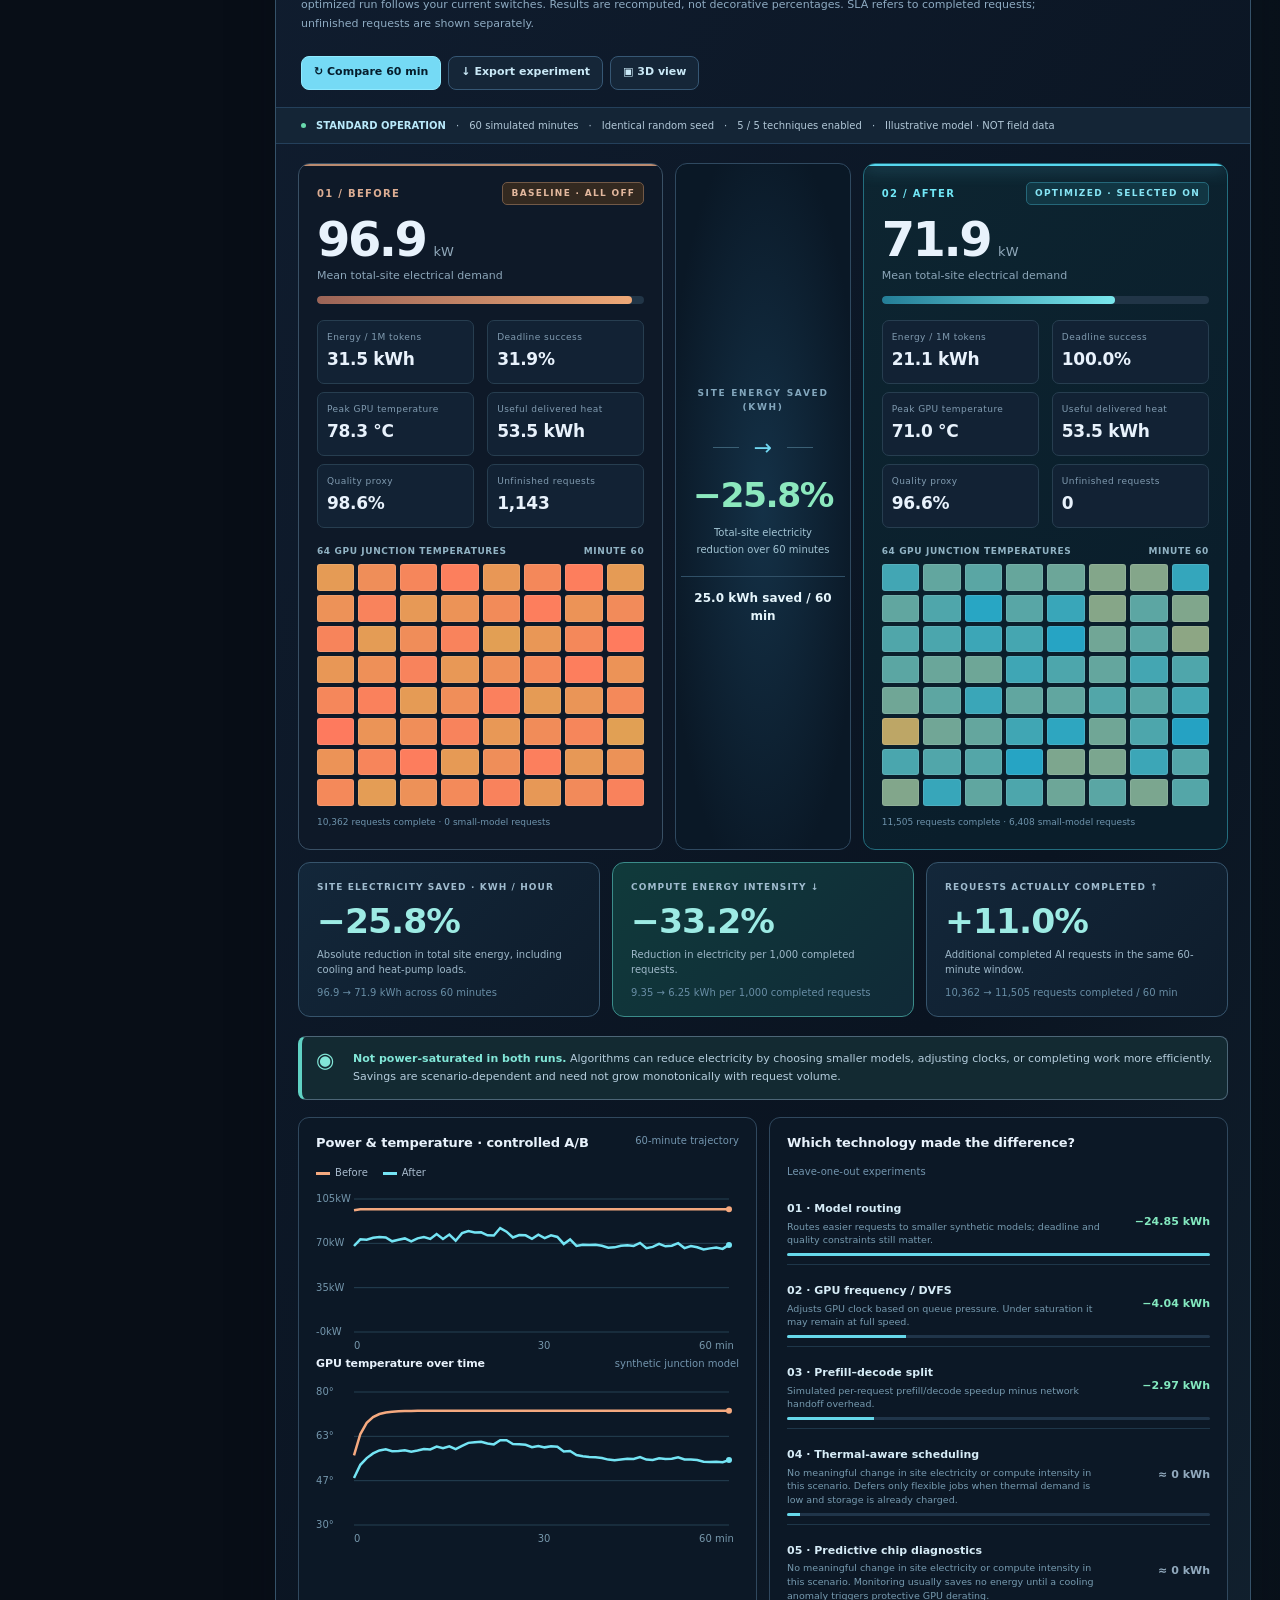
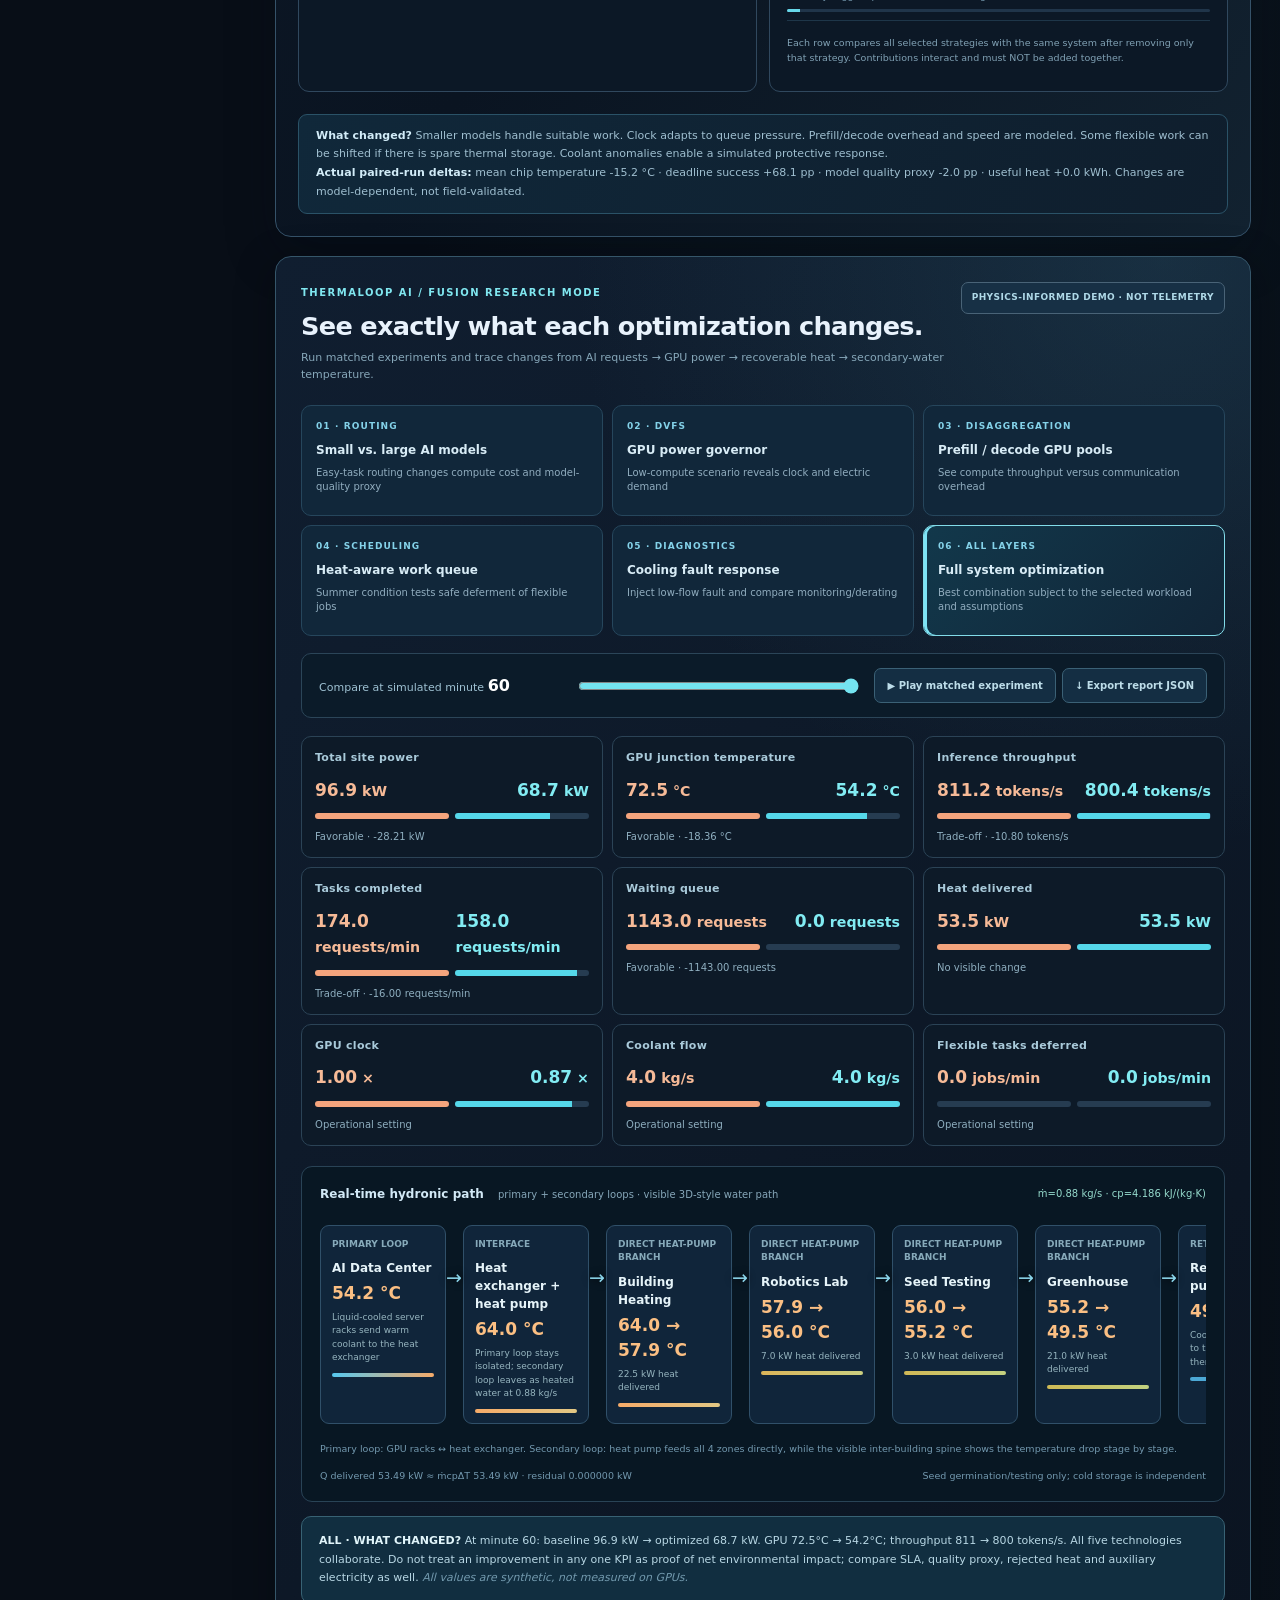
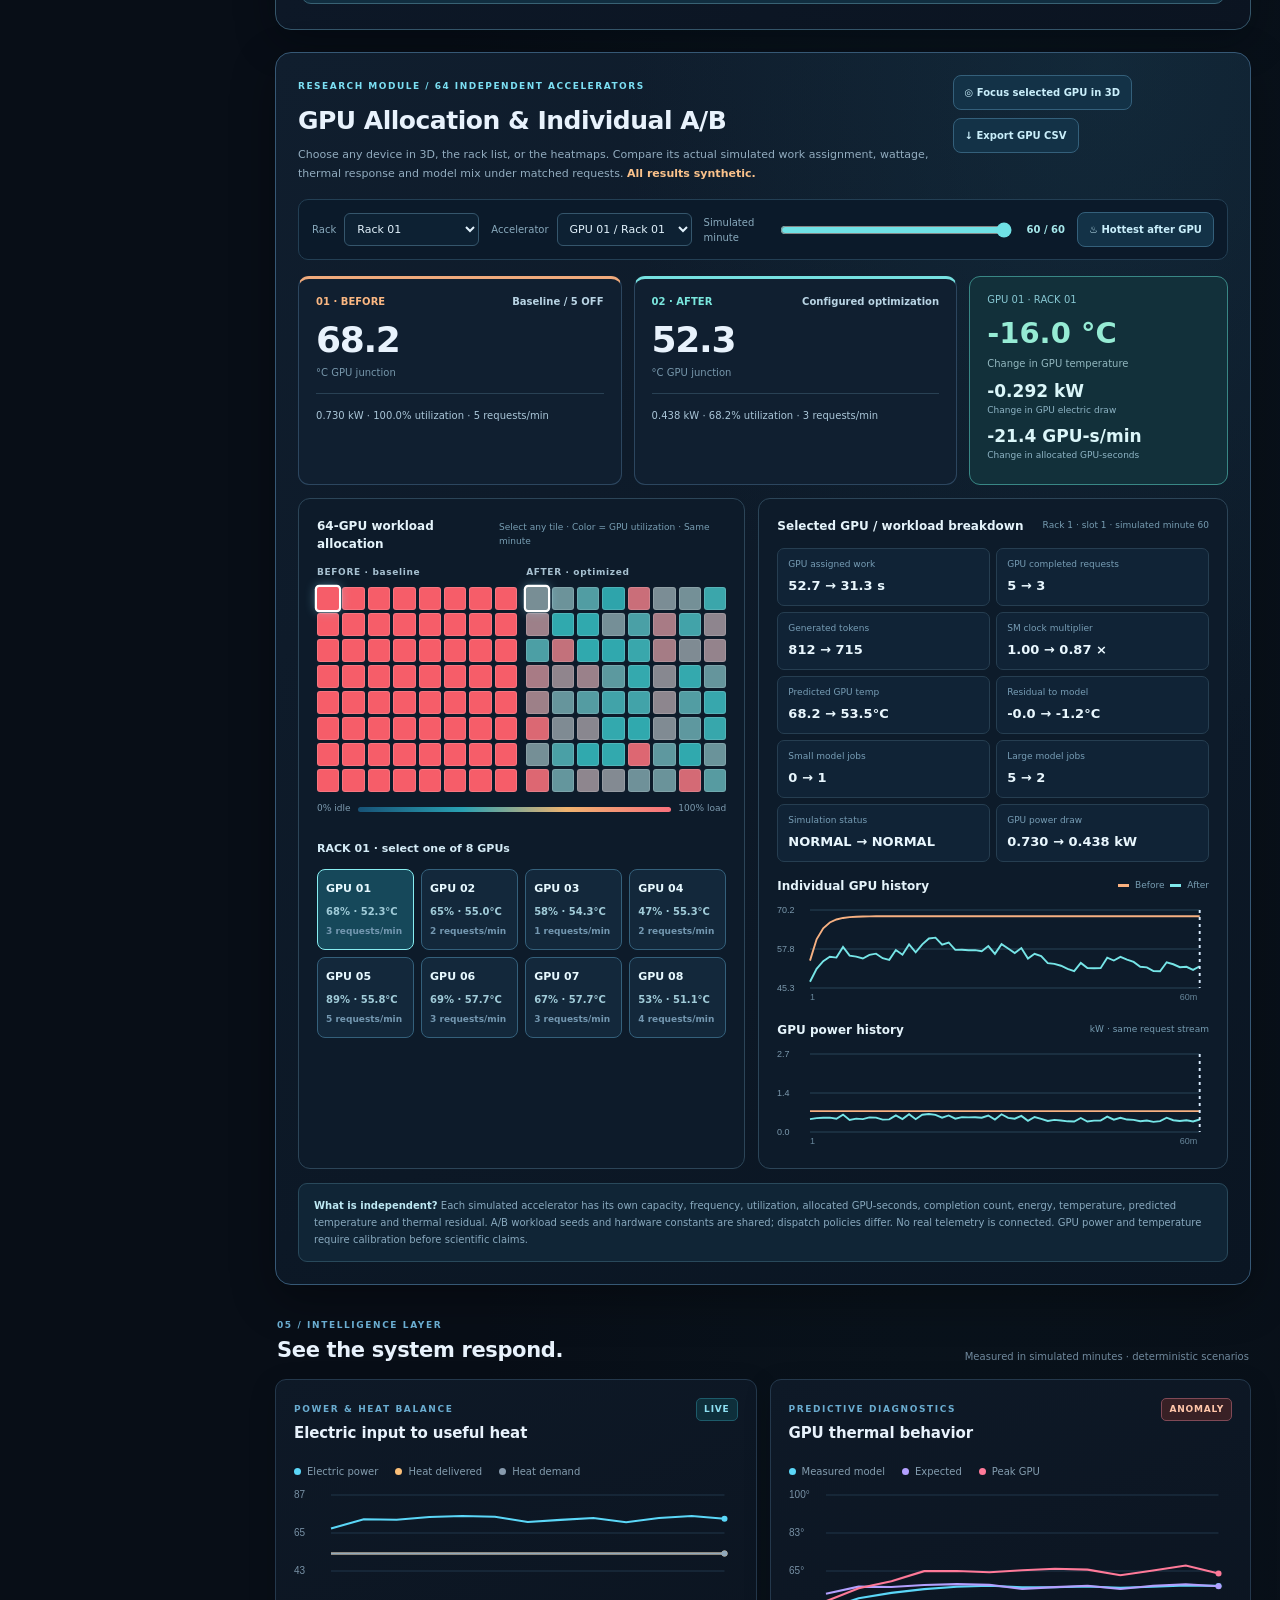
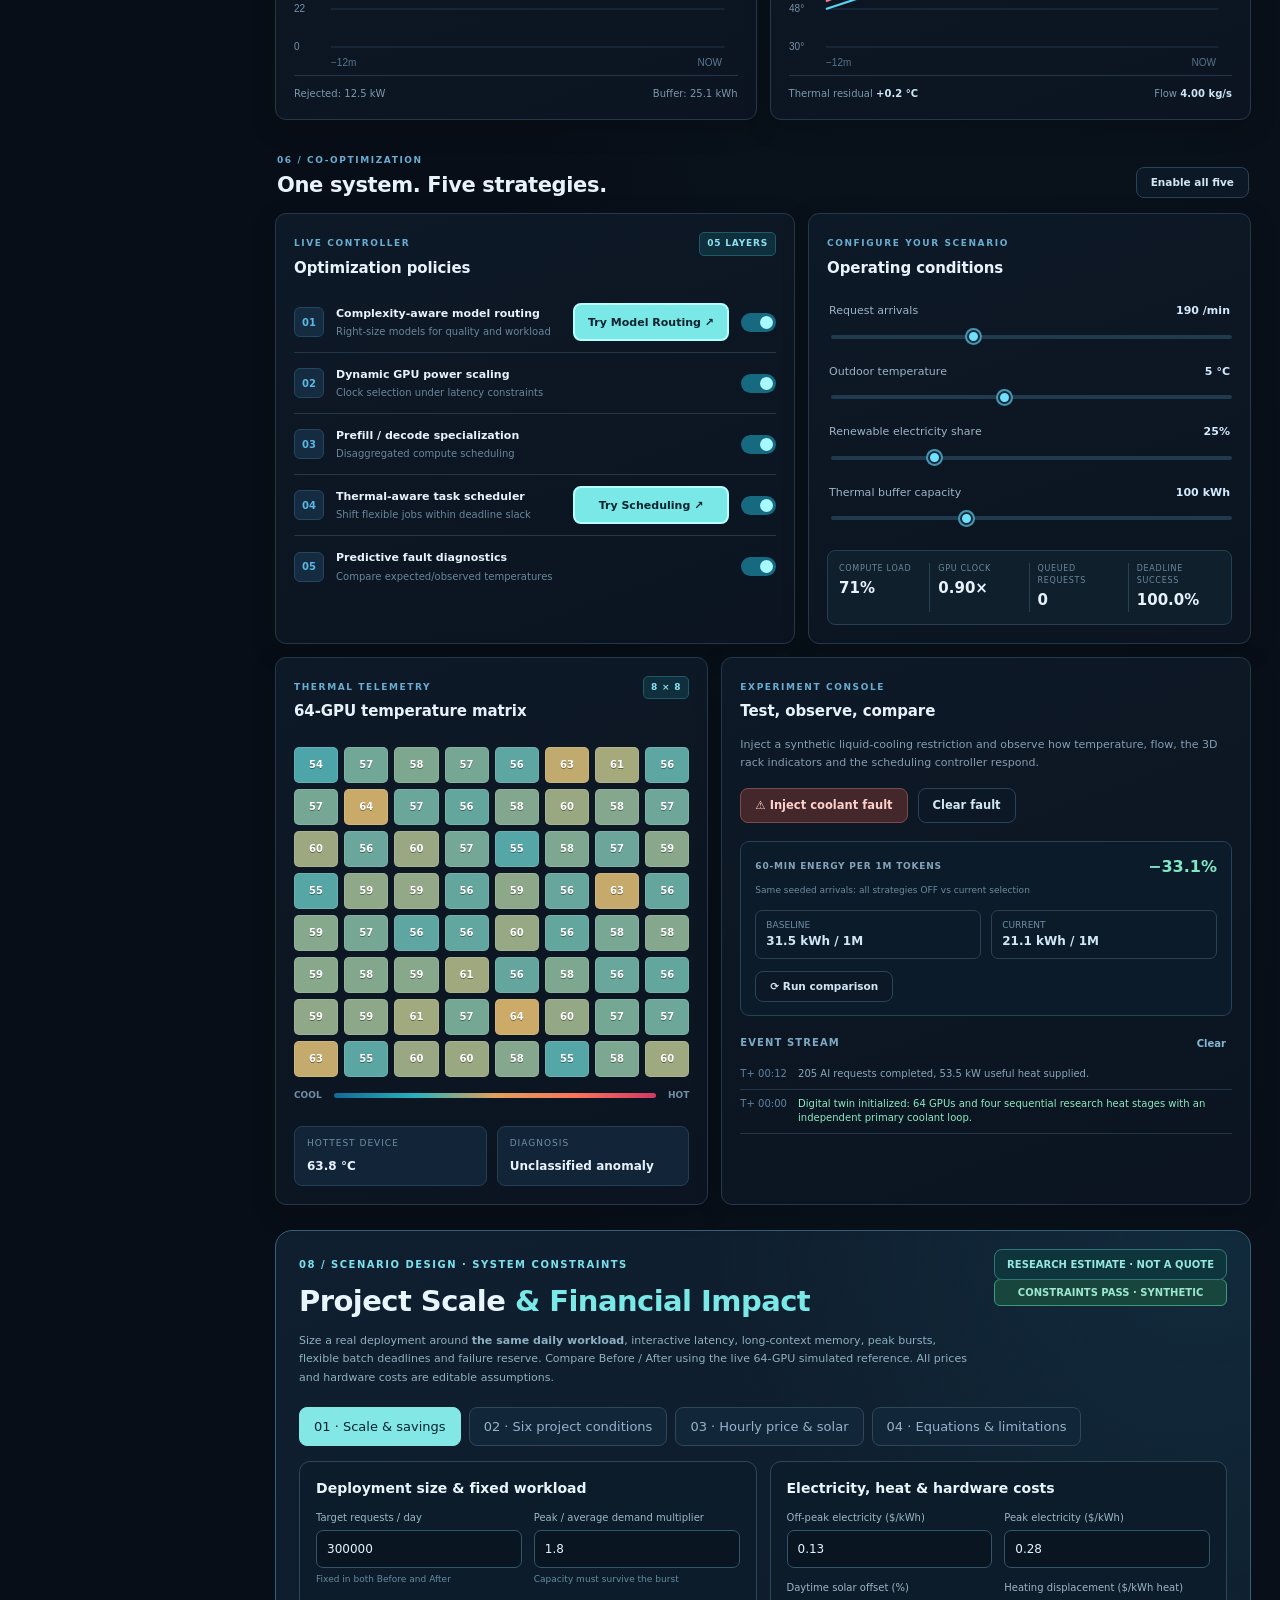
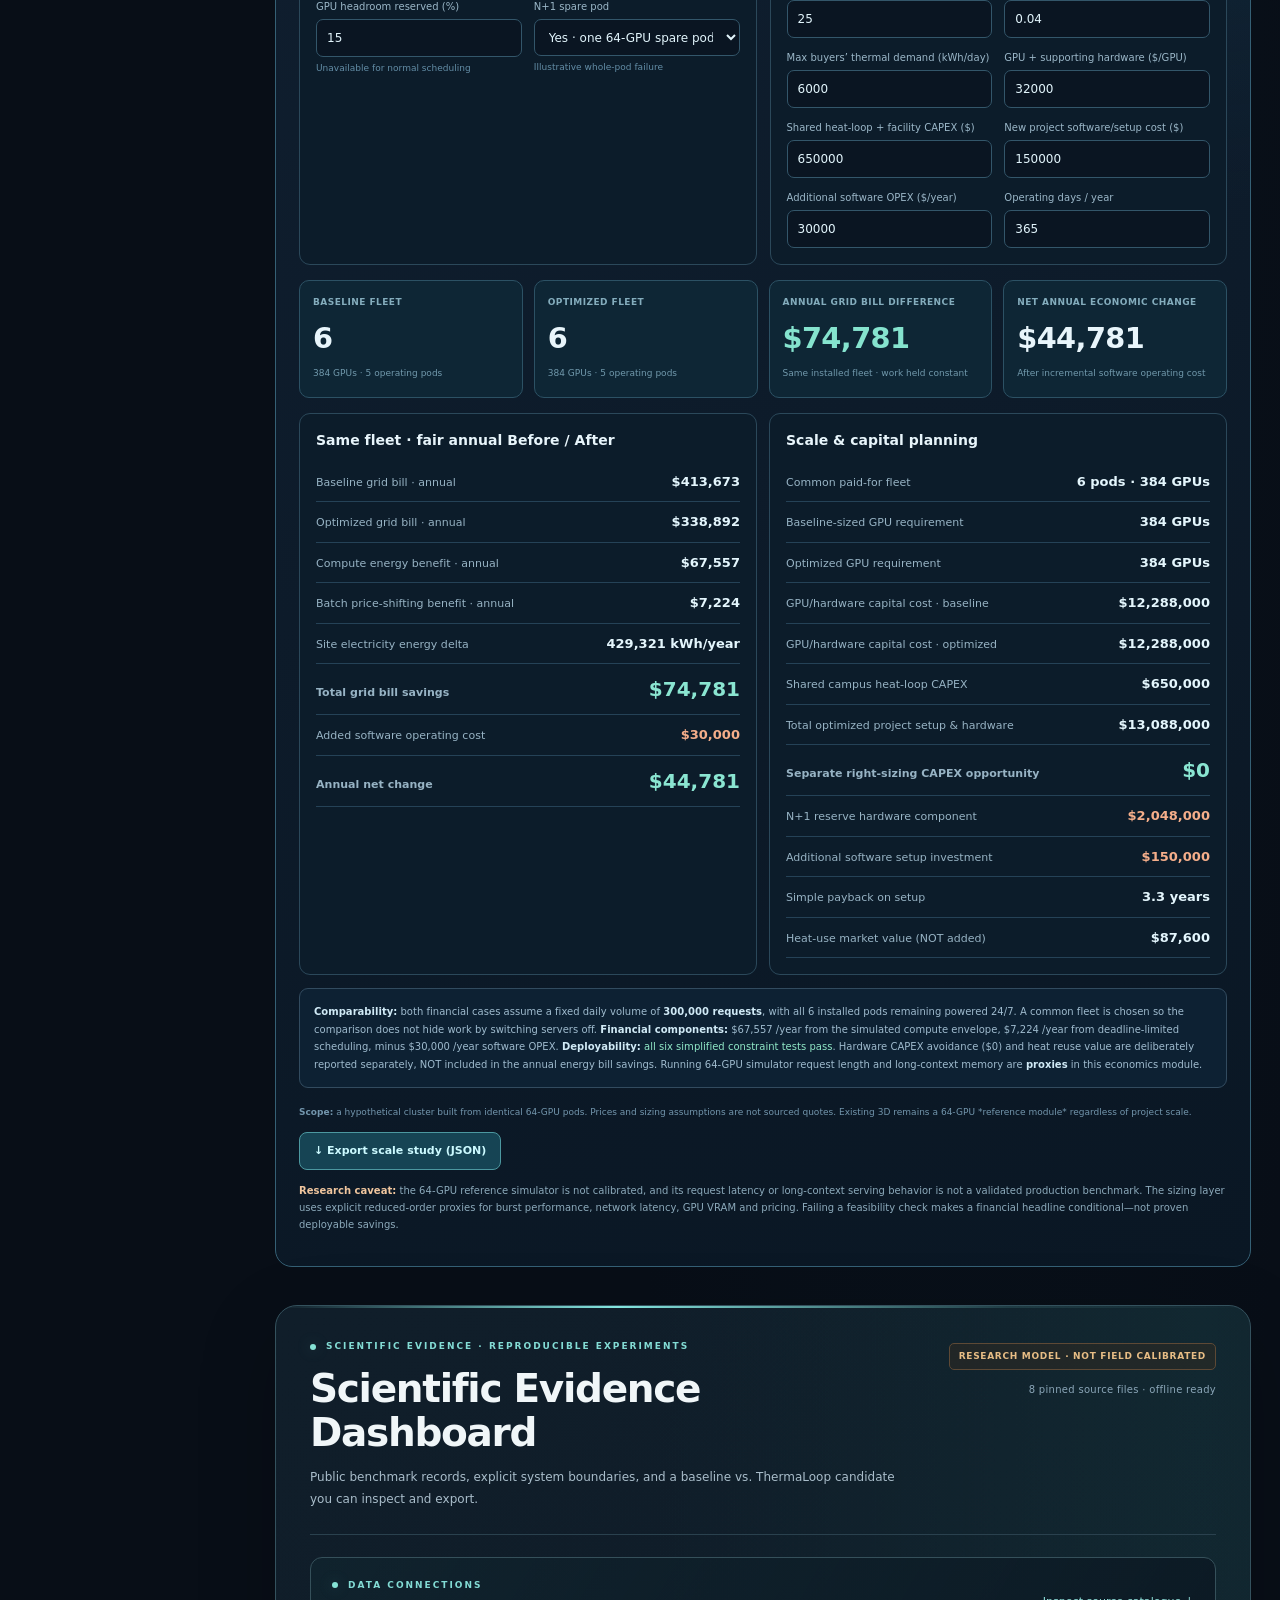
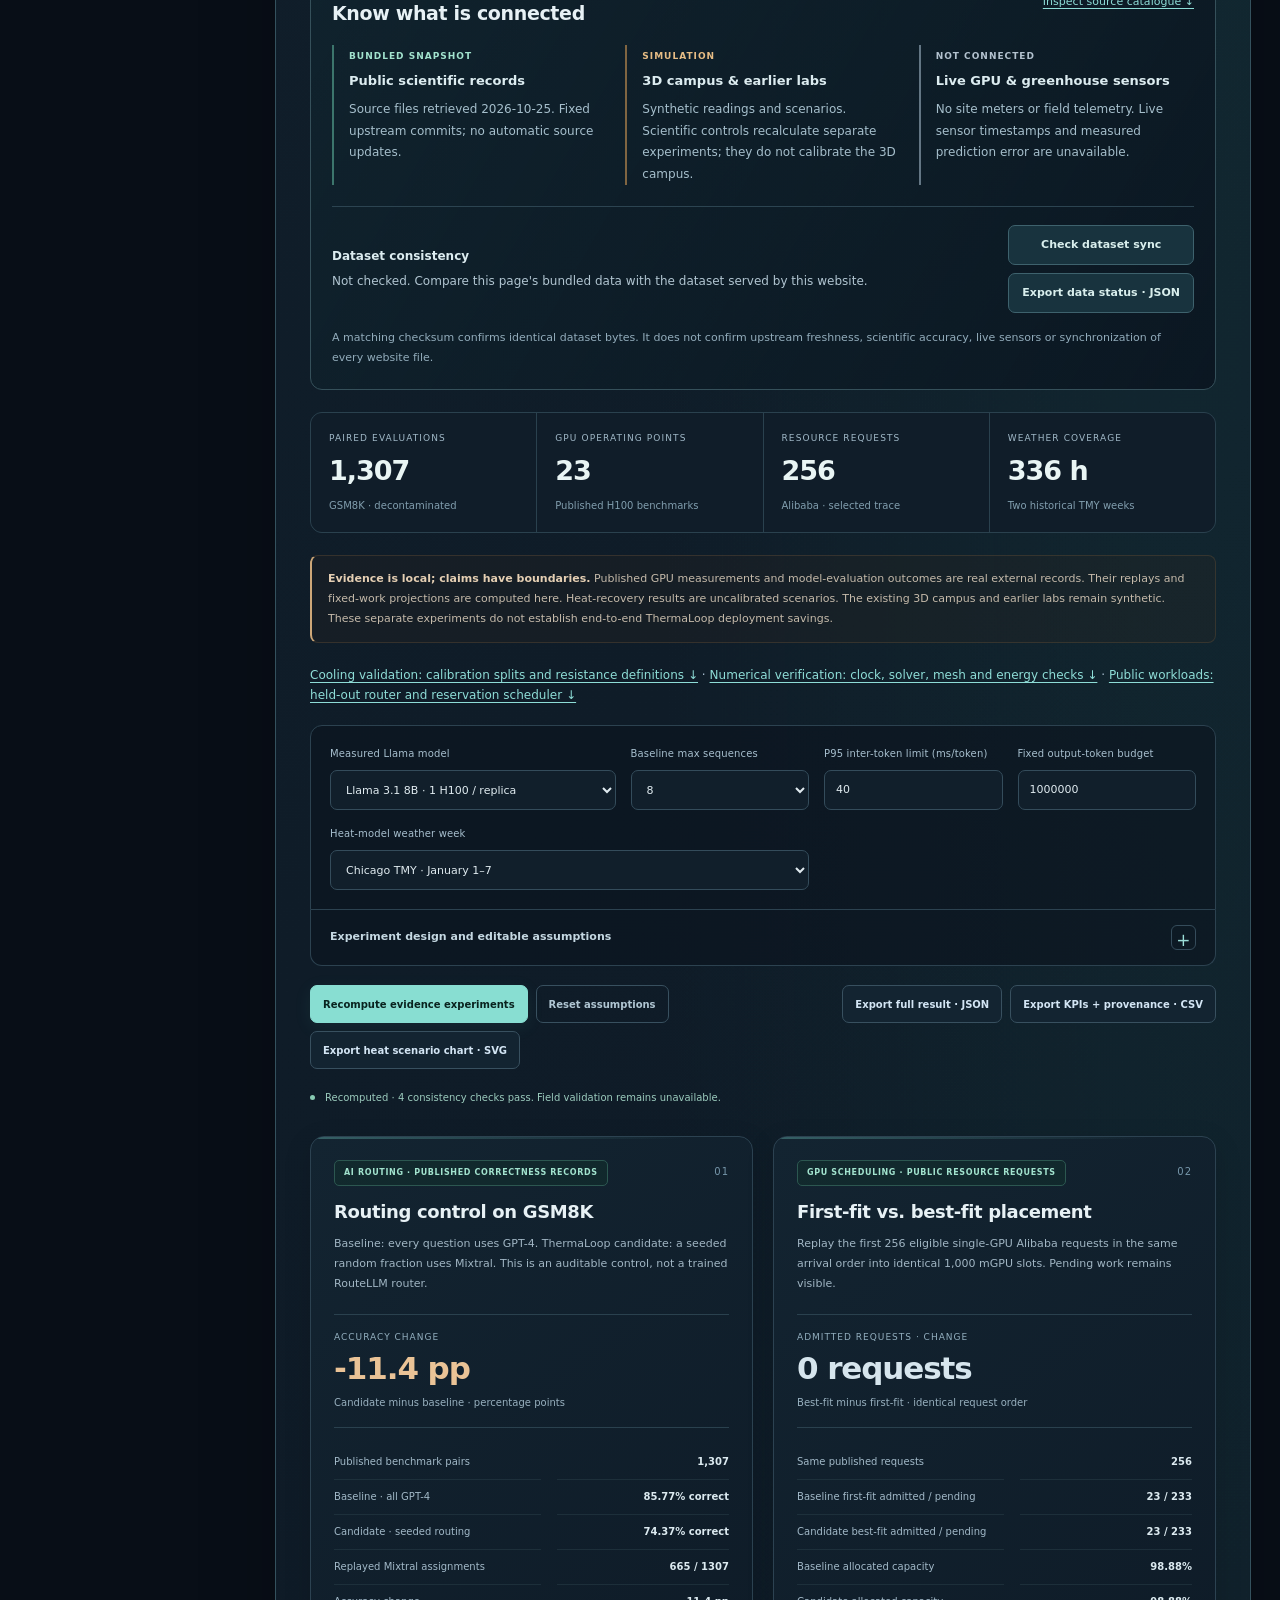
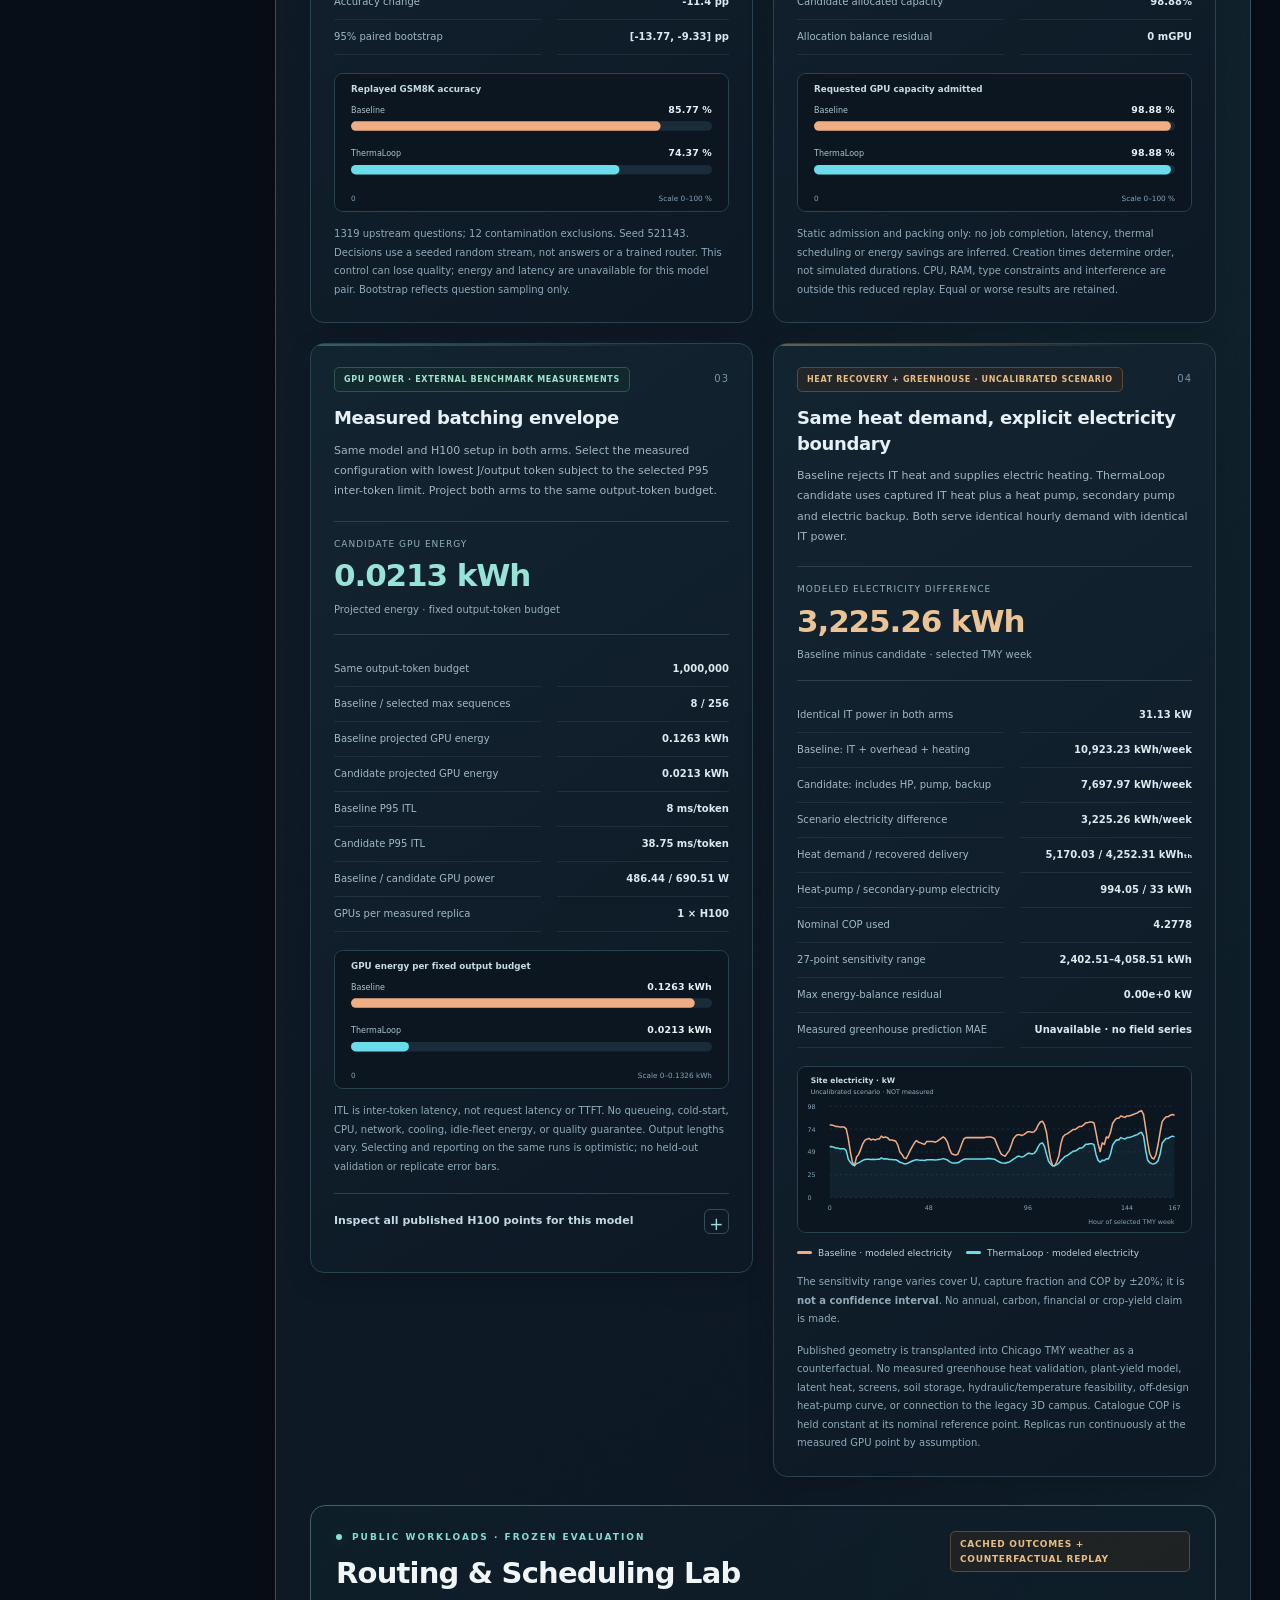
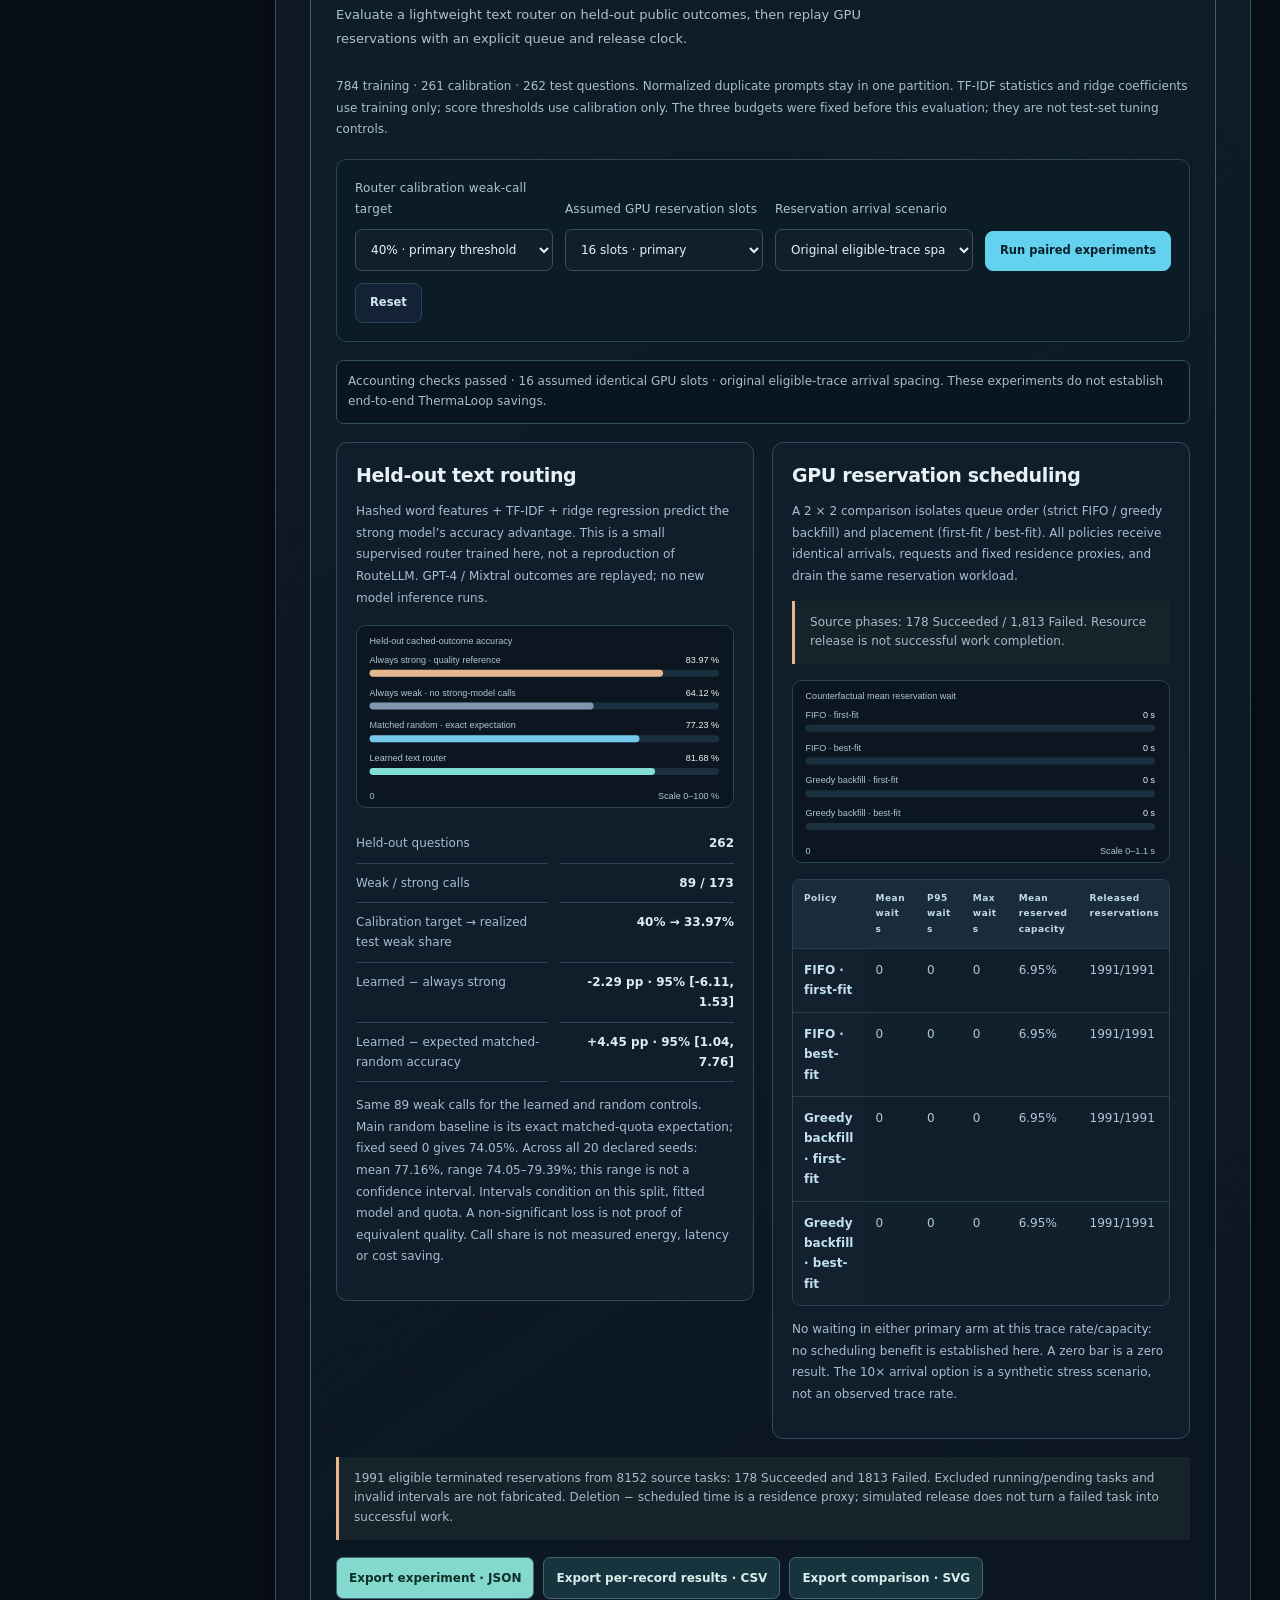
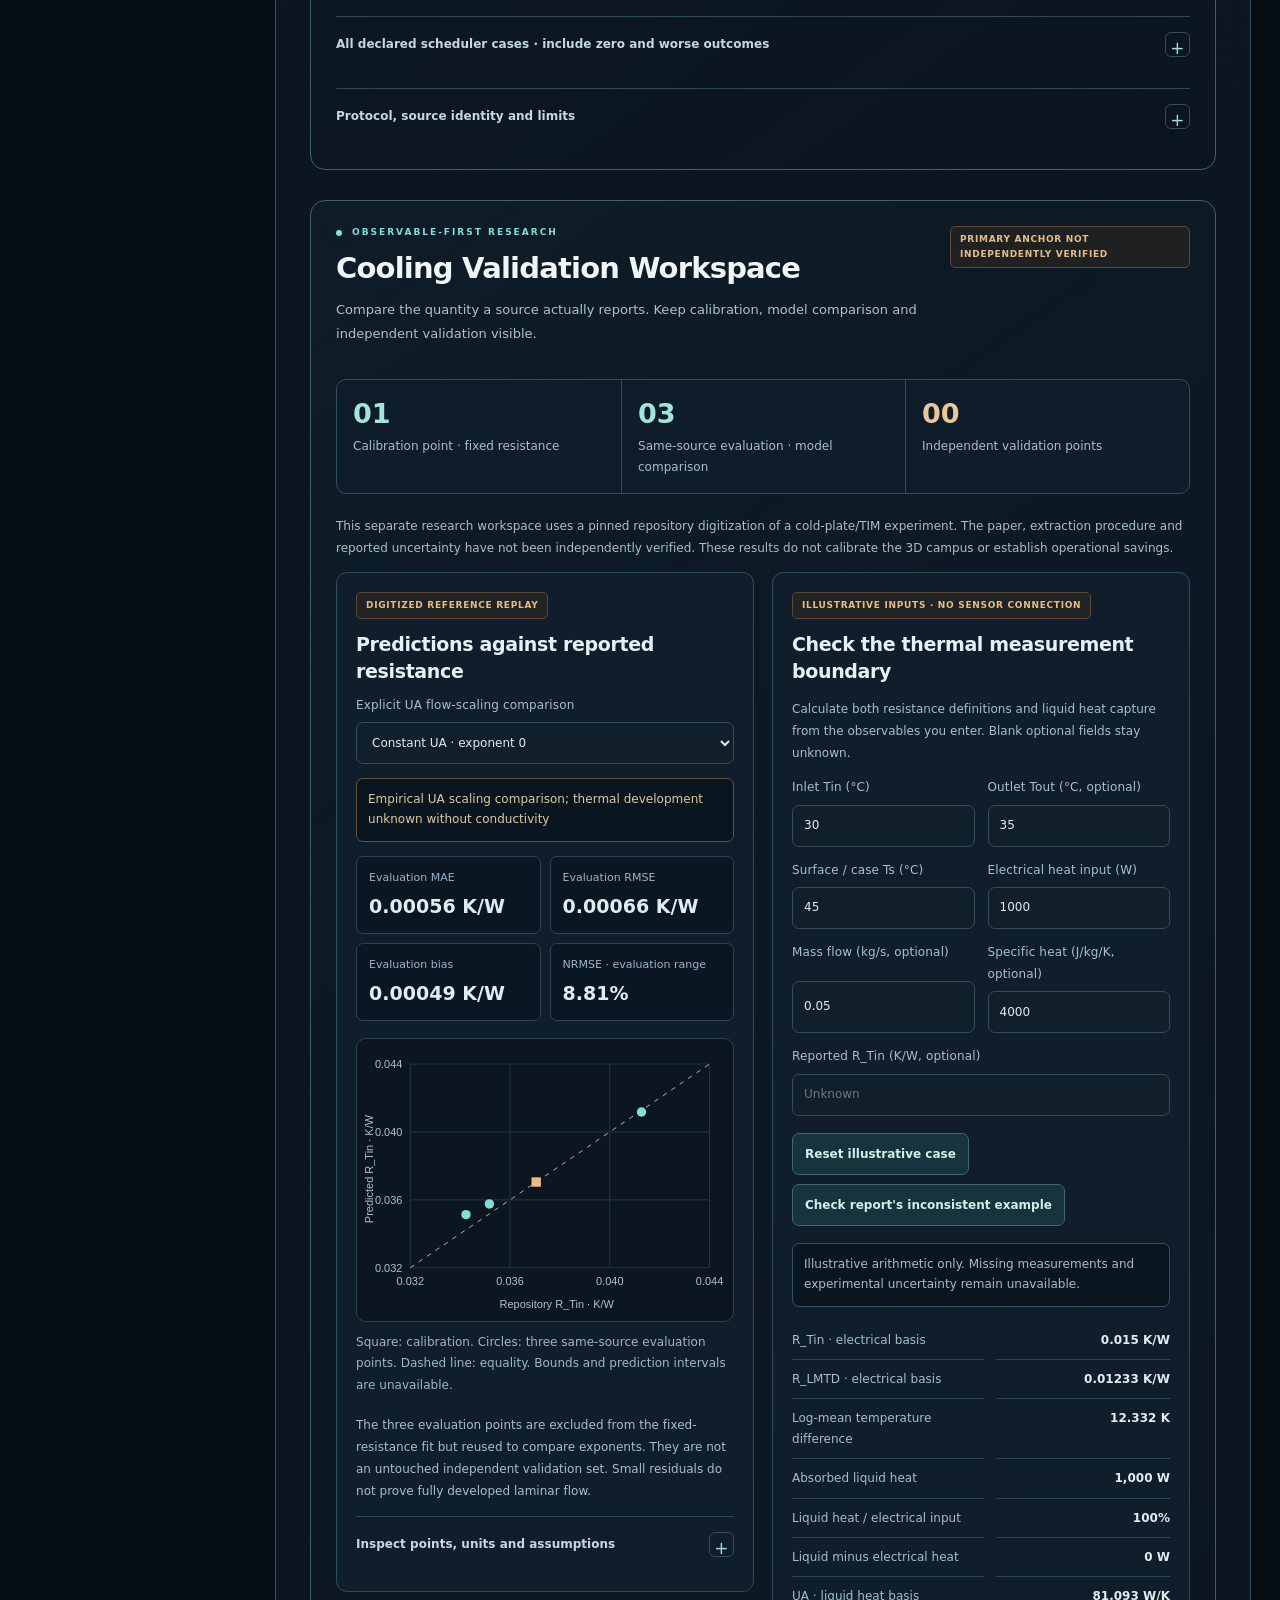
==== commit 5401e771: "Evaluate held-out text routing and public GPU reservation workloads" ====
--- a/index.html
+++ b/index.html
@@ -127,7 +127,7 @@
 @media(max-width:1140px){.scale-kpis{grid-template-columns:repeat(2,1fr)}.scale-panes{grid-template-columns:1fr}}
 @media(max-width:680px){.scale-lab{padding:13px}.scale-heading{display:block}.scale-tag{display:inline-block;margin-top:10px}.scale-fields,.scale-kpis,.scale-money,.scale-methods{grid-template-columns:1fr 1fr}.scale-kpi b{font-size:23px}}
 @media(max-width:430px){.scale-fields,.scale-money,.scale-methods{grid-template-columns:1fr}.scale-kpis{grid-template-columns:1fr 1fr}.scale-tabs button{font-size:10px;padding:7px 9px}}
-.thermal-panel{padding:15px 20px;border-top:1px solid #294456;background:#0c1926}.thermal-panel h3{margin:0 0 8px;font-size:13px}.thermal-scale{max-width:520px}.thermal-gradient{height:10px;border-radius:6px;background:linear-gradient(90deg,#2f8bc3 0%,#5ac8d1 32.56%,#80d9a8 55.81%,#f5be70 79.07%,#f77751 100%)}.thermal-ticks{display:flex;justify-content:space-between;color:#adc6d9;font-size:11px;margin-top:4px}.thermal-readings{display:flex;flex-wrap:wrap;gap:8px 18px;margin:12px 0}.thermal-readings span{border-left:4px solid var(--pipe-color);padding-left:8px}.thermal-panel p{color:#8da7ba;font-size:11px;margin:5px 0}.thermal-readings b{font-variant-numeric:tabular-nums}</style><link rel="stylesheet" href="science/dashboard.css"><link rel="stylesheet" href="science/presentation.css"><link rel="stylesheet" href="science/validation.css"><link rel="stylesheet" href="science/numerical.css"></head><body>
+.thermal-panel{padding:15px 20px;border-top:1px solid #294456;background:#0c1926}.thermal-panel h3{margin:0 0 8px;font-size:13px}.thermal-scale{max-width:520px}.thermal-gradient{height:10px;border-radius:6px;background:linear-gradient(90deg,#2f8bc3 0%,#5ac8d1 32.56%,#80d9a8 55.81%,#f5be70 79.07%,#f77751 100%)}.thermal-ticks{display:flex;justify-content:space-between;color:#adc6d9;font-size:11px;margin-top:4px}.thermal-readings{display:flex;flex-wrap:wrap;gap:8px 18px;margin:12px 0}.thermal-readings span{border-left:4px solid var(--pipe-color);padding-left:8px}.thermal-panel p{color:#8da7ba;font-size:11px;margin:5px 0}.thermal-readings b{font-variant-numeric:tabular-nums}</style><link rel="stylesheet" href="science/dashboard.css"><link rel="stylesheet" href="science/presentation.css"><link rel="stylesheet" href="science/validation.css"><link rel="stylesheet" href="science/numerical.css"><link rel="stylesheet" href="science/workloads.css"></head><body>
 <div class="app">
   <aside class="side">
     <div class="brand"><span class="brand-mark"><svg viewBox="0 0 38 38"><path d="M19 4 32 11.5v15L19 34 6 26.5v-15z" fill="none" stroke="currentColor" stroke-width="1.8"/><path d="M19 9v20M9.5 14.5 19 20l9.5-5.5M9.5 24.5 19 19l9.5 5.5" stroke="currentColor" stroke-width="1.6" fill="none"/><circle cx="19" cy="19" r="3.2" fill="currentColor"/></svg></span><span><b>THERMALOOP<span class="brand-ai"> AI</span></b><small>RESEARCH DIGITAL TWIN</small></span></div>
@@ -311,7 +311,7 @@
     <div><small>Weather coverage</small><strong id="sciCoverageHours">336 <small>hours</small></strong><span>Two historical TMY weeks</span></div>
   </div>
   <p class="science-notice"><strong>Evidence is local; claims have boundaries.</strong> Published GPU measurements and model-evaluation outcomes are real external records. Their replays and fixed-work projections are computed here. Heat-recovery results are uncalibrated scenarios. The existing 3D campus and earlier labs remain synthetic. These separate experiments do not establish end-to-end ThermaLoop deployment savings.</p>
-  <p class="validation-jump"><a href="#scientific-validation">Cooling validation: calibration splits and resistance definitions ↓</a> · <a href="#numerical-verification">Numerical verification: clock, solver, mesh and energy checks ↓</a></p>
+  <p class="validation-jump"><a href="#scientific-validation">Cooling validation: calibration splits and resistance definitions ↓</a> · <a href="#numerical-verification">Numerical verification: clock, solver, mesh and energy checks ↓</a> · <a href="#public-workloads">Public workloads: held-out router and reservation scheduler ↓</a></p>
   <div class="science-controls">
     <label>Measured Llama model<select id="sciModel" data-science-param="model" data-science-type="string"><option value="meta-llama/Llama-3.1-8B-Instruct">Llama 3.1 8B · 1 H100 / replica</option><option value="meta-llama/Llama-3.1-70B-Instruct">Llama 3.1 70B · 4 H100 / replica</option></select></label>
     <label>Baseline max sequences<select id="sciBatch" data-science-param="baselineBatch"><option value="8">8</option><option value="16">16</option><option value="32">32</option><option value="64">64</option><option value="96">96</option><option value="128">128</option></select></label>
@@ -346,6 +346,20 @@
     <article class="science-card" data-science-kind="gpu"><div class="science-card-heading"><span class="science-badge measured">GPU POWER · EXTERNAL BENCHMARK MEASUREMENTS</span><span class="science-card-index" aria-hidden="true">03</span></div><h3>Measured batching envelope</h3><p>Same model and H100 setup in both arms. Select the measured configuration with lowest J/output token subject to the selected P95 inter-token limit. Project both arms to the same output-token budget.</p><div class="science-headline" id="sciGPUSummary"><small>Candidate GPU energy</small><strong id="sciGPUHeadline">—</strong><span>Projected energy · fixed output-token budget</span></div><dl id="sciGPUMetrics"></dl><div id="sciGPUChart"></div><p id="sciGPUNote" class="science-footnote"></p><details><summary>Inspect all published H100 points for this model</summary><div class="science-table-wrap"><table><caption>ML.ENERGY lm-arena-chat · GPU aggregate power, not full-site power</caption><thead><tr><th scope="col">Max seqs</th><th scope="col">GPU W</th><th scope="col">Output tok/s</th><th scope="col">J/output token</th><th scope="col">P95 ITL ms</th><th scope="col">Constraint</th></tr></thead><tbody id="sciGPUData"></tbody></table></div></details></article>
     <article class="science-card" data-science-kind="thermal"><div class="science-card-heading"><span class="science-badge assumed">HEAT RECOVERY + GREENHOUSE · UNCALIBRATED SCENARIO</span><span class="science-card-index" aria-hidden="true">04</span></div><h3>Same heat demand, explicit electricity boundary</h3><p>Baseline rejects IT heat and supplies electric heating. ThermaLoop candidate uses captured IT heat plus a heat pump, secondary pump and electric backup. Both serve identical hourly demand with identical IT power.</p><div class="science-headline" id="sciThermalSummary"><small>Modeled electricity difference</small><strong id="sciThermalHeadline">—</strong><span>Baseline minus candidate · selected TMY week</span></div><dl id="sciThermalMetrics"></dl><div id="sciThermalChart"></div><div class="science-chart-legend"><span>Baseline · modeled electricity</span><span>ThermaLoop · modeled electricity</span></div><p class="science-footnote">The sensitivity range varies cover U, capture fraction and COP by ±20%; it is <strong>not a confidence interval</strong>. No annual, carbon, financial or crop-yield claim is made.</p><p id="sciThermalNote" class="science-footnote"></p></article>
   </div>
+  <section id="public-workloads" class="validation-workspace workload-workspace" aria-labelledby="wlTitle">
+    <div class="validation-heading"><div><span class="science-kicker">PUBLIC WORKLOADS · FROZEN EVALUATION</span><h2 id="wlTitle">Routing &amp; Scheduling Lab</h2><p>Evaluate a lightweight text router on held-out public outcomes, then replay GPU reservations with an explicit queue and release clock.</p></div><span class="science-badge assumed">CACHED OUTCOMES + COUNTERFACTUAL REPLAY</span></div>
+    <p id="wlSplitStatus" class="validation-note"></p>
+    <div class="workload-controls"><label for="wlWeakShare">Router calibration weak-call target<select id="wlWeakShare"><option value="0.2">20% · frozen threshold</option><option value="0.4" selected>40% · primary threshold</option><option value="0.6">60% · frozen threshold</option></select></label><label for="wlGpuSlots">Assumed GPU reservation slots<select id="wlGpuSlots"><option value="8">8 slots</option><option value="16" selected>16 slots · primary</option><option value="32">32 slots</option></select></label><label for="wlArrivalScale">Reservation arrival scenario<select id="wlArrivalScale"><option value="1" selected>Original eligible-trace spacing</option><option value="0.1">10× arrivals · synthetic stress</option></select></label><button id="wlRun" class="btn btn-primary" type="button">Run paired experiments</button><button id="wlReset" class="btn" type="button">Reset</button></div>
+    <p id="wlStatus" class="validation-status" role="status" aria-live="polite"></p>
+    <div id="wlColumns" class="validation-columns" hidden>
+      <article class="validation-card"><h3>Held-out text routing</h3><p class="validation-note">Hashed word features + TF-IDF + ridge regression predict the strong model’s accuracy advantage. This is a small supervised router trained here, not a reproduction of RouteLLM. GPT-4 / Mixtral outcomes are replayed; no new model inference runs.</p><div id="wlRouterChart" class="workload-chart"></div><dl id="wlRouterMetrics" class="validation-measurements"></dl><p id="wlRouterNote" class="validation-note"></p></article>
+      <article class="validation-card"><h3>GPU reservation scheduling</h3><p class="validation-note">A 2 × 2 comparison isolates queue order (strict FIFO / greedy backfill) and placement (first-fit / best-fit). All policies receive identical arrivals, requests and fixed residence proxies, and drain the same reservation workload.</p><p id="wlSchedulerPhase" class="workload-status"></p><div id="wlSchedulerChart" class="workload-chart"></div><div class="science-table-wrap"><table><thead><tr><th>Policy</th><th>Mean wait s</th><th>P95 wait s</th><th>Max wait s</th><th>Mean reserved capacity</th><th>Released reservations</th></tr></thead><tbody id="wlSchedulerRows"></tbody></table></div><p id="wlSchedulerNote" class="validation-note"></p></article>
+    </div>
+    <p id="wlTraceStatus" class="workload-status"></p>
+    <div class="validation-buttons"><button id="wlExportJSON" class="btn btn-primary" type="button" disabled>Export experiment · JSON</button><button id="wlExportCSV" class="btn" type="button" disabled>Export per-record results · CSV</button><button id="wlExportSVG" class="btn" type="button" disabled>Export comparison · SVG</button></div>
+    <details id="wlSweepDetails"><summary>All declared scheduler cases · include zero and worse outcomes</summary><p class="validation-note">Original spacing and synthetic 10× arrivals are separate scenarios. Reservation lengths are unchanged. This is one filtered trace; no scheduler confidence interval or universal ranking is asserted.</p><div class="science-table-wrap"><table><thead><tr><th>GPU slots</th><th>Arrival scenario</th><th>Policy</th><th>Mean wait s</th><th>P95 wait s</th><th>Max wait s</th></tr></thead><tbody id="wlSweepRows"></tbody></table></div></details>
+    <details id="wlMethodsDetails"><summary>Protocol, source identity and limits</summary><p class="validation-note">The router split is retrospective within one benchmark, not independent external validation. Test outcomes are now public and must not be reused for tuning as untouched data. Scheduling ignores CPU/RAM/VRAM, GPU type, interference and preemption. Trace failures remain failures. Neither experiment measures energy, thermal behavior, inference latency, financial savings or a deployed controller.</p><p id="wlInputHash" class="science-hash"></p><ul id="wlSourceRows" class="workload-source-list"></ul><p><a href="docs/PUBLIC_WORKLOADS.md">Methods, leakage checks and reproduction</a> · <a href="science/workloads/results.json" download>All saved result summaries</a> · <a href="science/workloads/data.json" download>Inputs, partitions and fitted model</a> · <a href="workloads/protocol.json" download>Frozen protocol</a></p></details>
+  </section>
   <section id="scientific-validation" class="validation-workspace" aria-labelledby="validationTitle">
     <div class="validation-heading"><div><span class="science-kicker">OBSERVABLE-FIRST RESEARCH</span><h2 id="validationTitle">Cooling Validation Workspace</h2><p>Compare the quantity a source actually reports. Keep calibration, model comparison and independent validation visible.</p></div><span class="science-badge assumed">PRIMARY ANCHOR NOT INDEPENDENTLY VERIFIED</span></div>
     <div class="validation-partition" aria-label="Cold-plate comparison partition"><div><strong>01</strong><span>Calibration point · fixed resistance</span></div><div><strong>03</strong><span>Same-source evaluation · model comparison</span></div><div><strong>00</strong><span>Independent validation points</span></div></div>
@@ -1243,4 +1257,7 @@
 <script src="science/validation-dashboard.js"></script>
 <script src="science/numerical-data.js"></script>
 <script src="science/numerical-dashboard.js"></script>
+<script src="science/workload-data.js"></script>
+<script src="science/workload-model.js"></script>
+<script src="science/workload-dashboard.js"></script>
 </body></html>
--- a/science/workloads.css
+++ b/science/workloads.css
@@ -0,0 +1 @@
+.workload-workspace{margin-top:28px}.workload-controls{display:flex;flex-wrap:wrap;align-items:end;gap:12px;padding:18px;border:1px solid #294653;border-radius:10px;background:#0c1c27;margin:18px 0}.workload-controls label{flex:1 1 180px;display:grid;gap:8px;color:#adc5d0;font-size:12px}.workload-controls select{width:100%;padding:11px;background:#101f2a;color:#e6f1f5;border:1px solid #35505e;border-radius:7px}.workload-controls .btn{min-height:40px}.workload-workspace .validation-columns{align-items:start}.workload-workspace .validation-card{min-width:0}.workload-chart{margin:16px 0}.workload-chart svg{display:block;width:100%;height:auto}.workload-source-list{padding-left:20px;color:#b7ced7}.workload-source-list li{margin:12px 0}.workload-source-list small{display:block;overflow-wrap:anywhere;margin-top:6px;color:#8daab8}.workload-workspace [hidden]{display:none!important}.workload-workspace table th{white-space:normal}.workload-workspace .validation-note{line-height:1.8}.workload-workspace #wlColumns{margin:18px 0}.workload-status{border-left:3px solid #e5b78d;padding:12px 15px;background:#17232a;color:#c6d7df;line-height:1.8;font-size:12px}.workload-workspace details{margin-top:16px}.workload-workspace summary{cursor:pointer}.workload-workspace .science-hash{overflow-wrap:anywhere}.workload-workspace h3{margin-bottom:10px}@media(max-width:680px){.workload-controls{padding:13px}.workload-controls label{flex-basis:100%}.workload-controls .btn{flex:1}.workload-workspace .validation-buttons{display:grid;grid-template-columns:1fr}.workload-workspace .validation-buttons .btn{white-space:normal}}
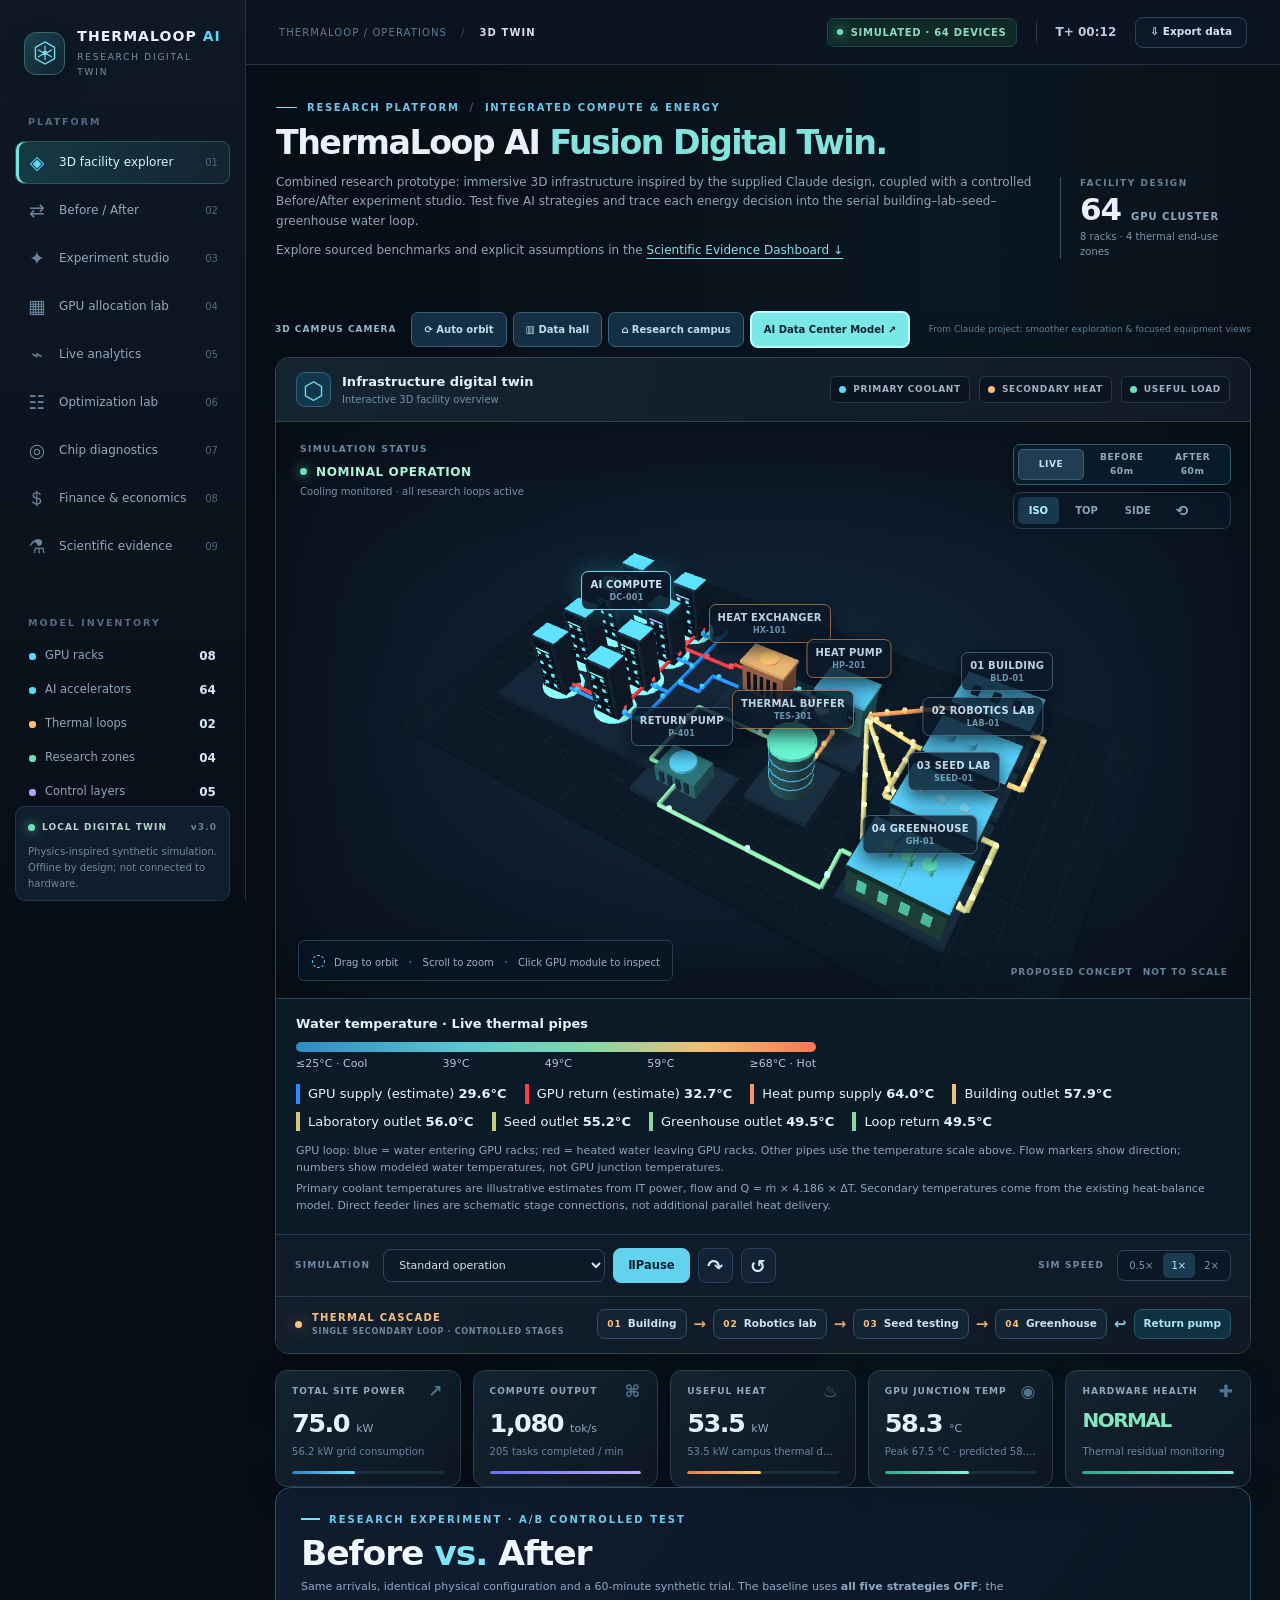
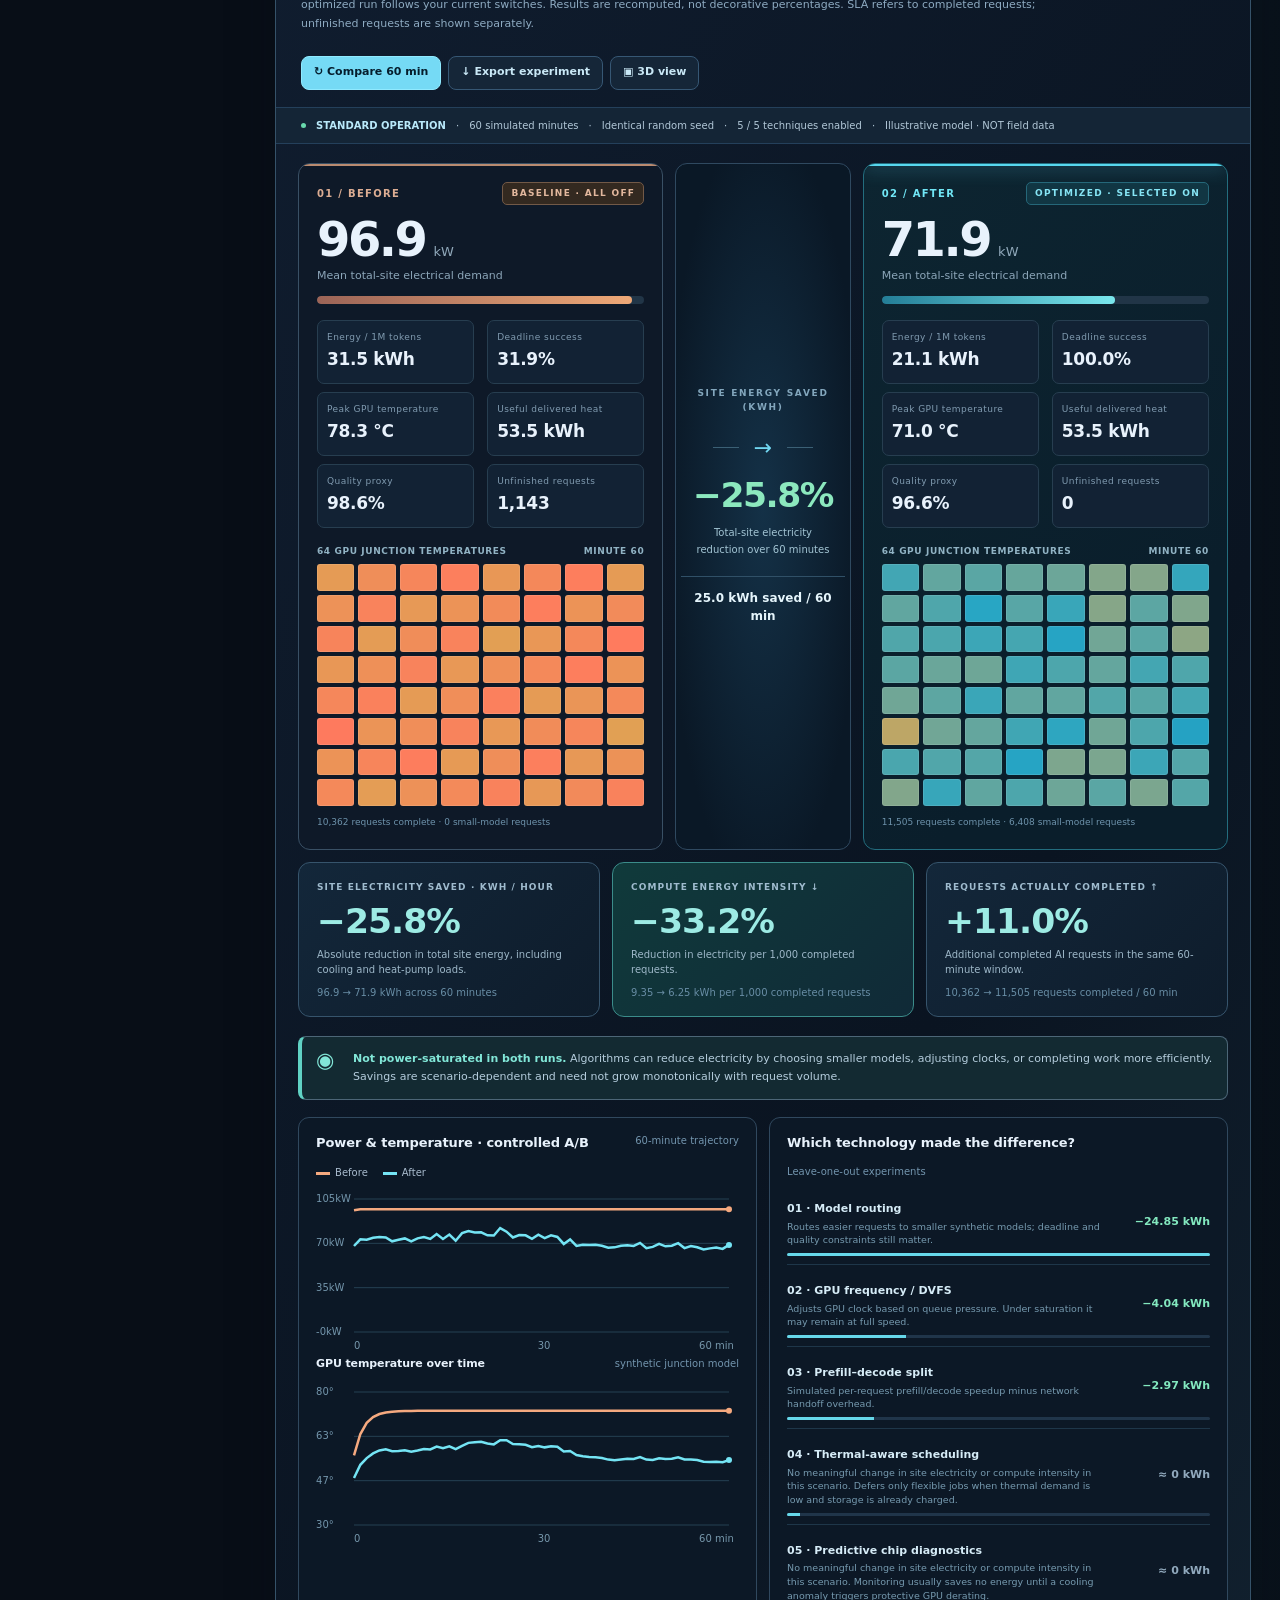
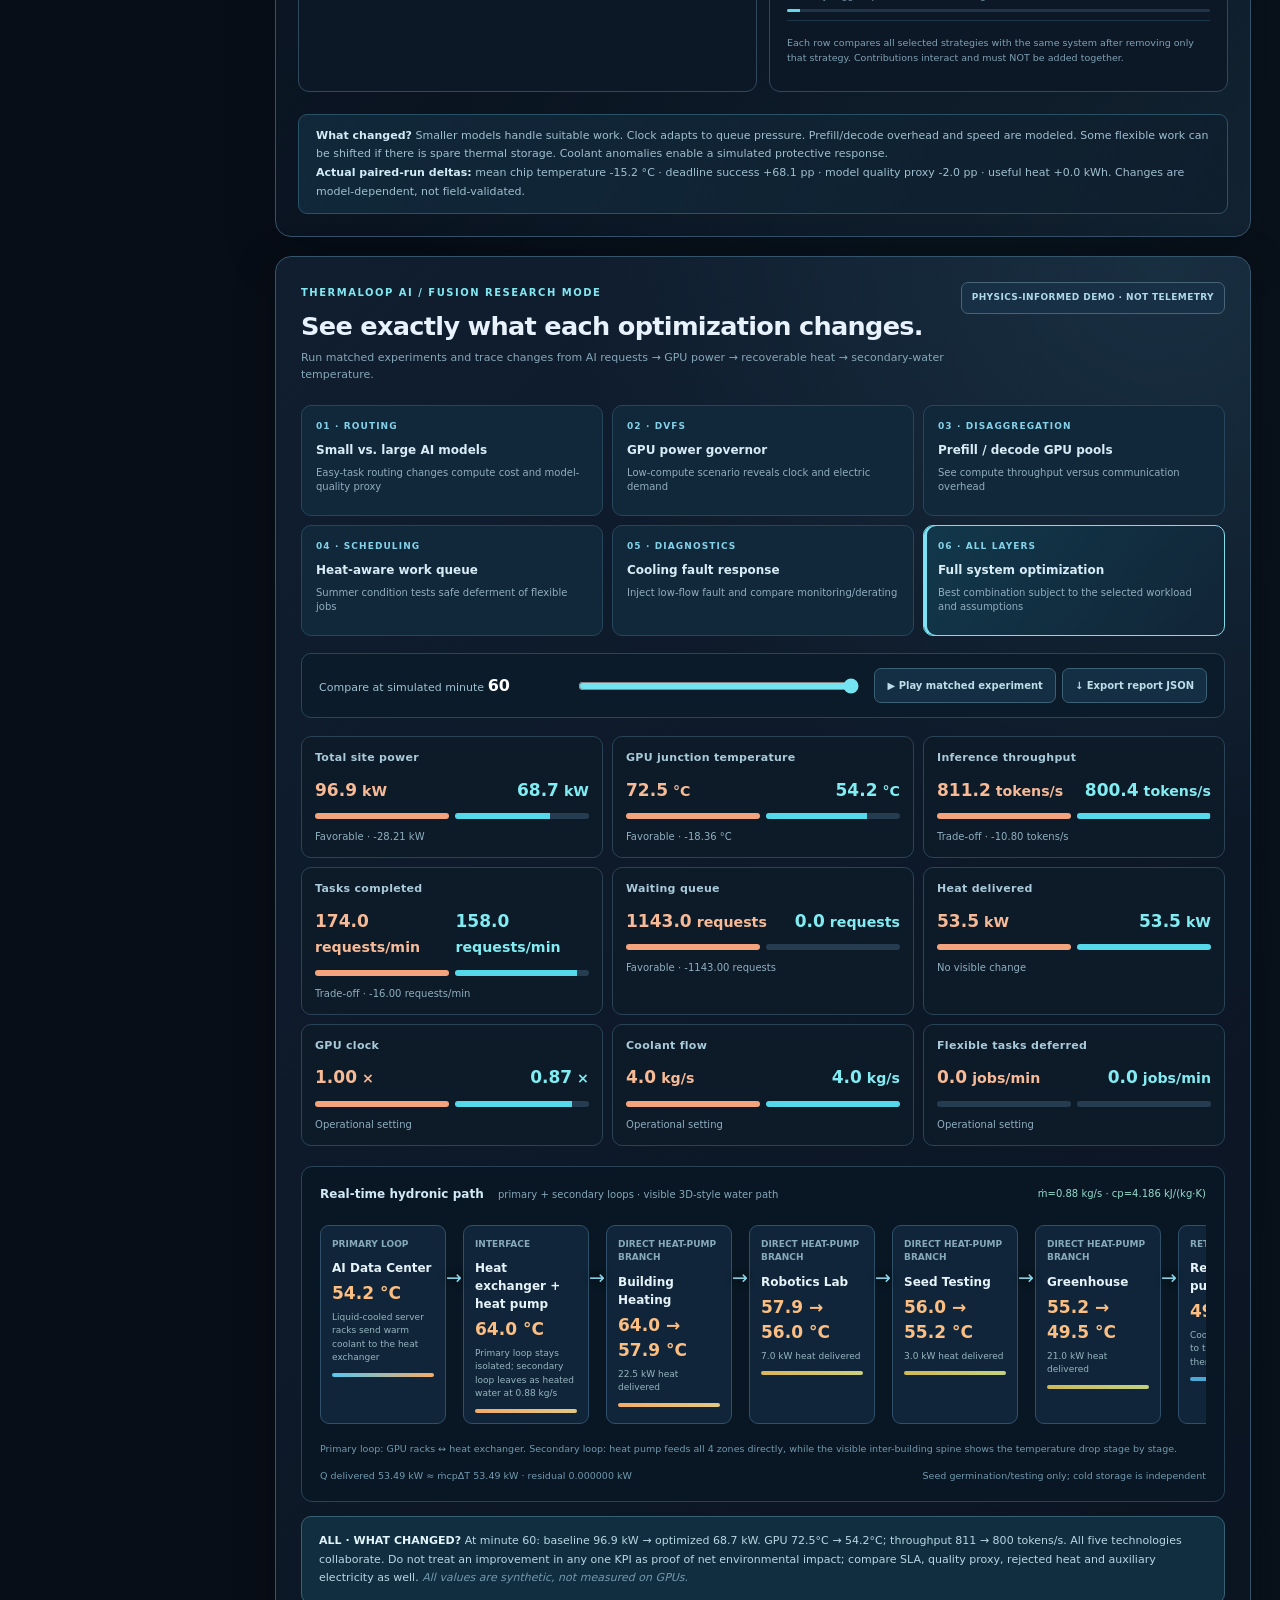
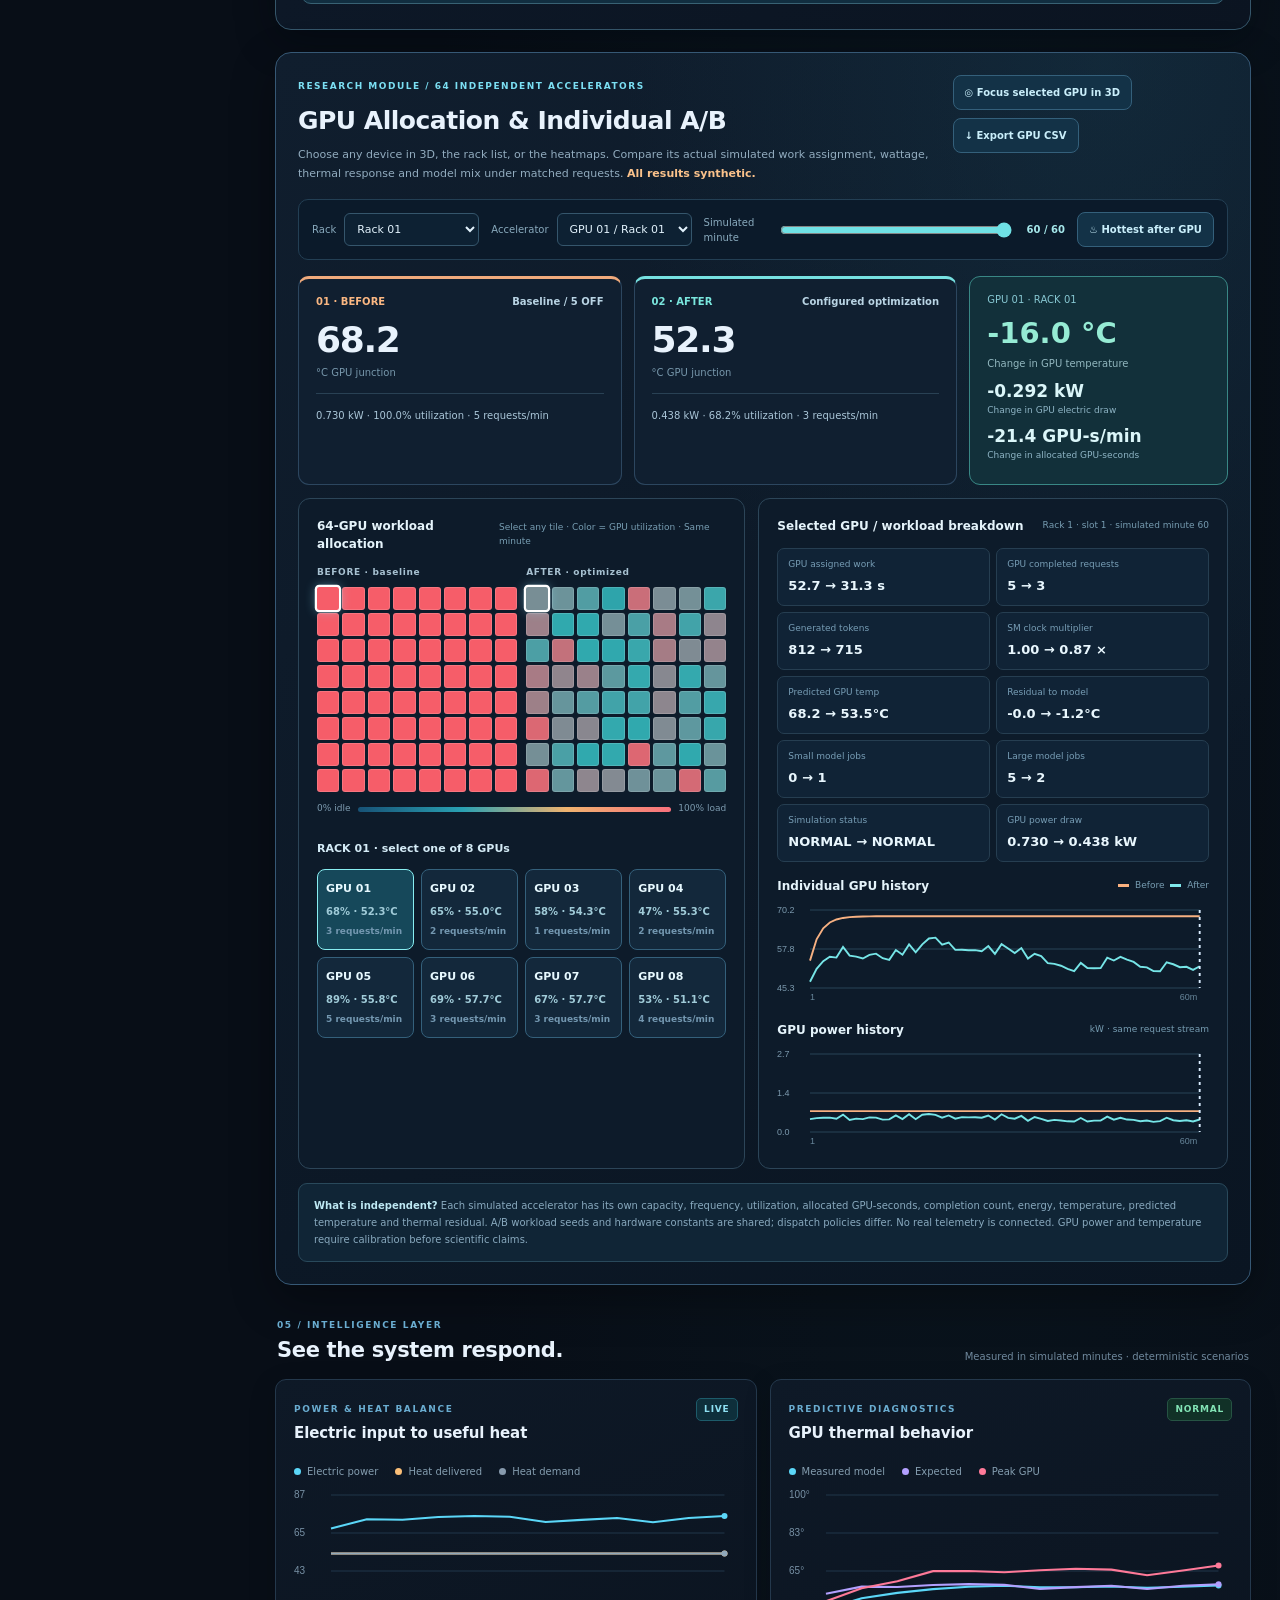
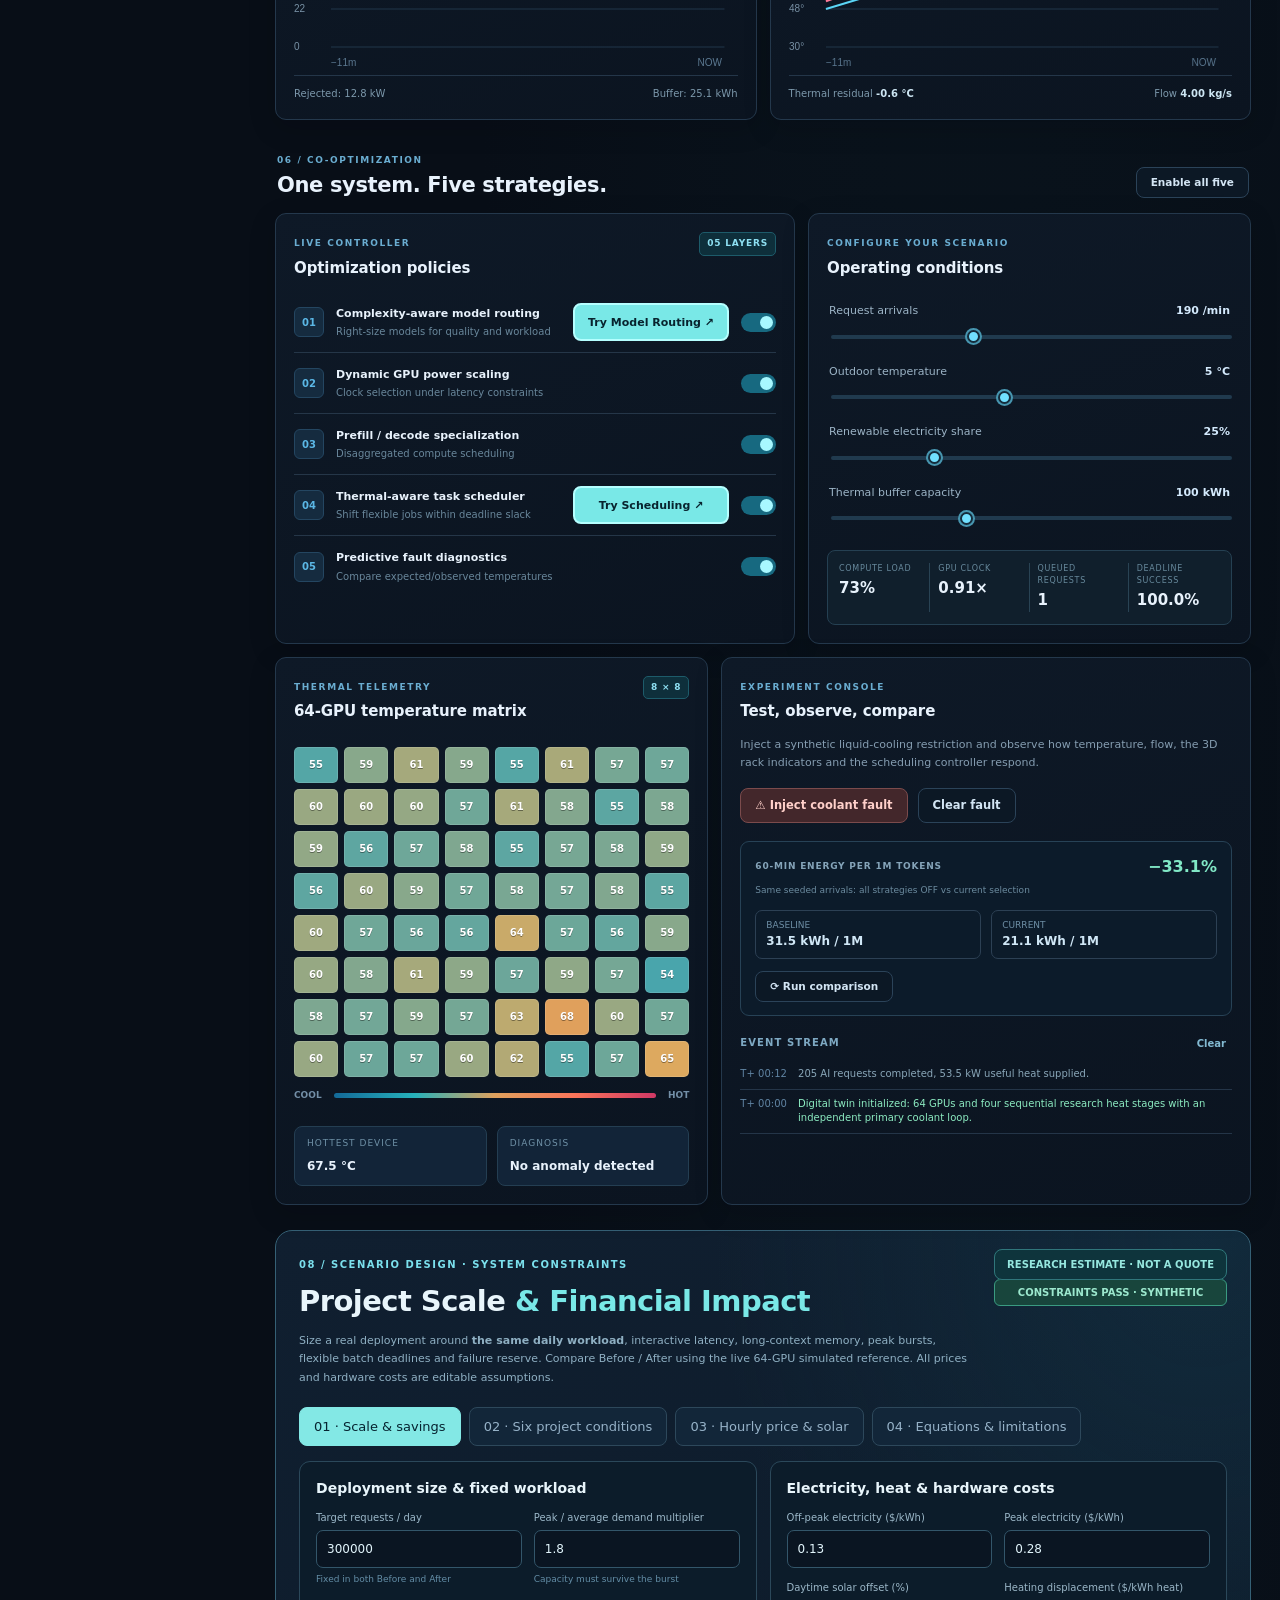
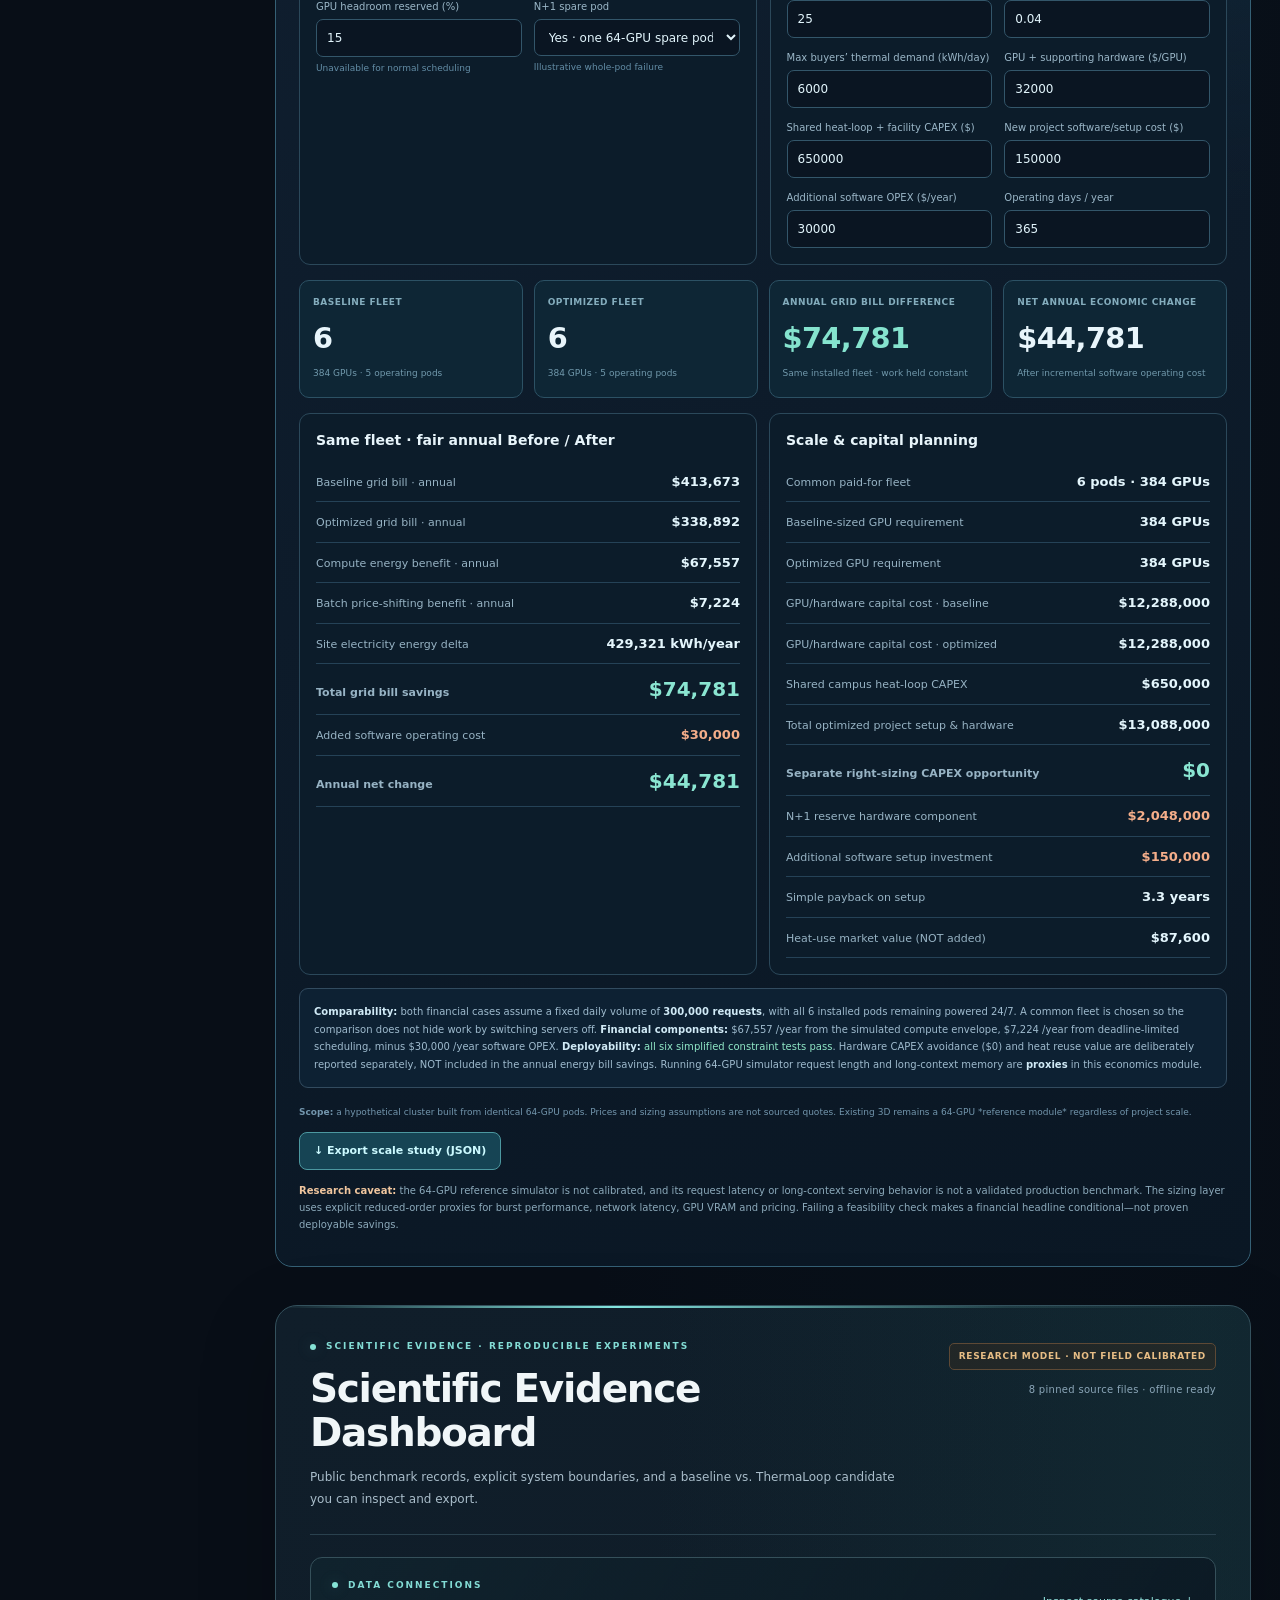
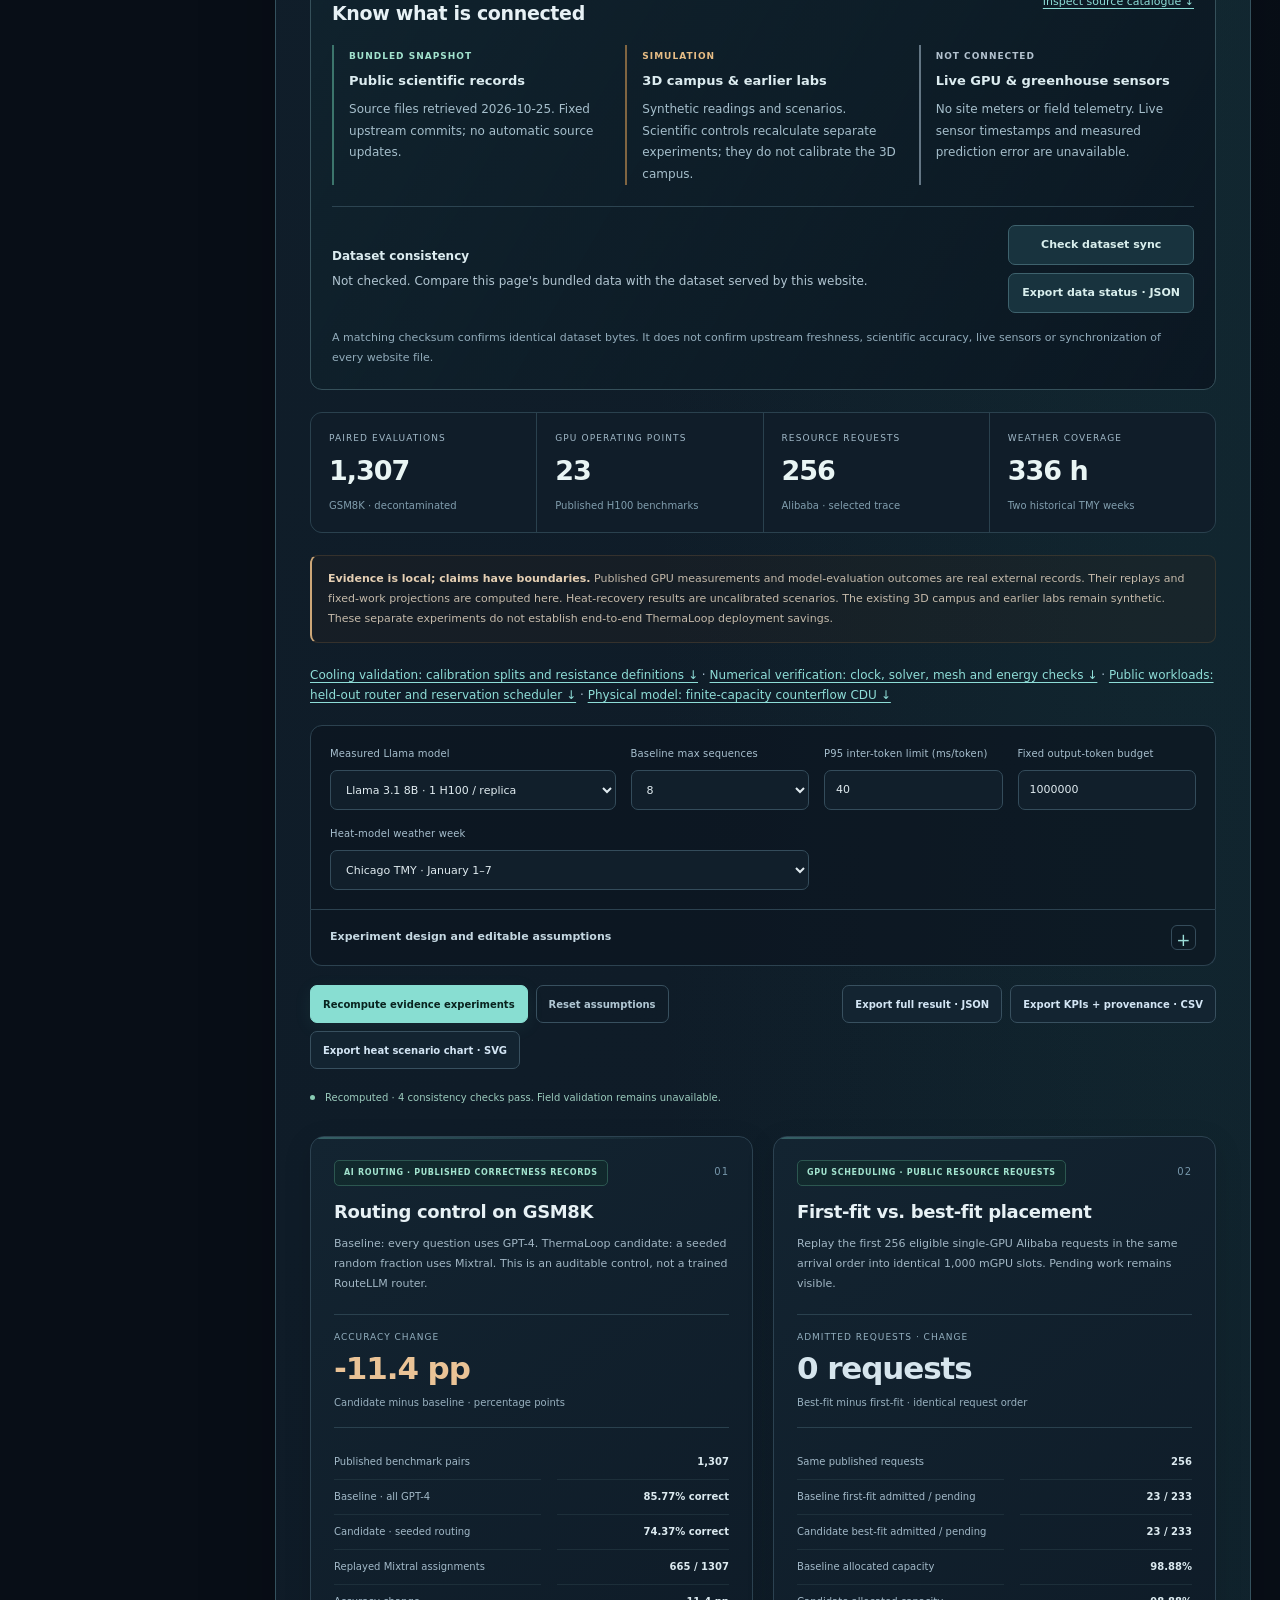
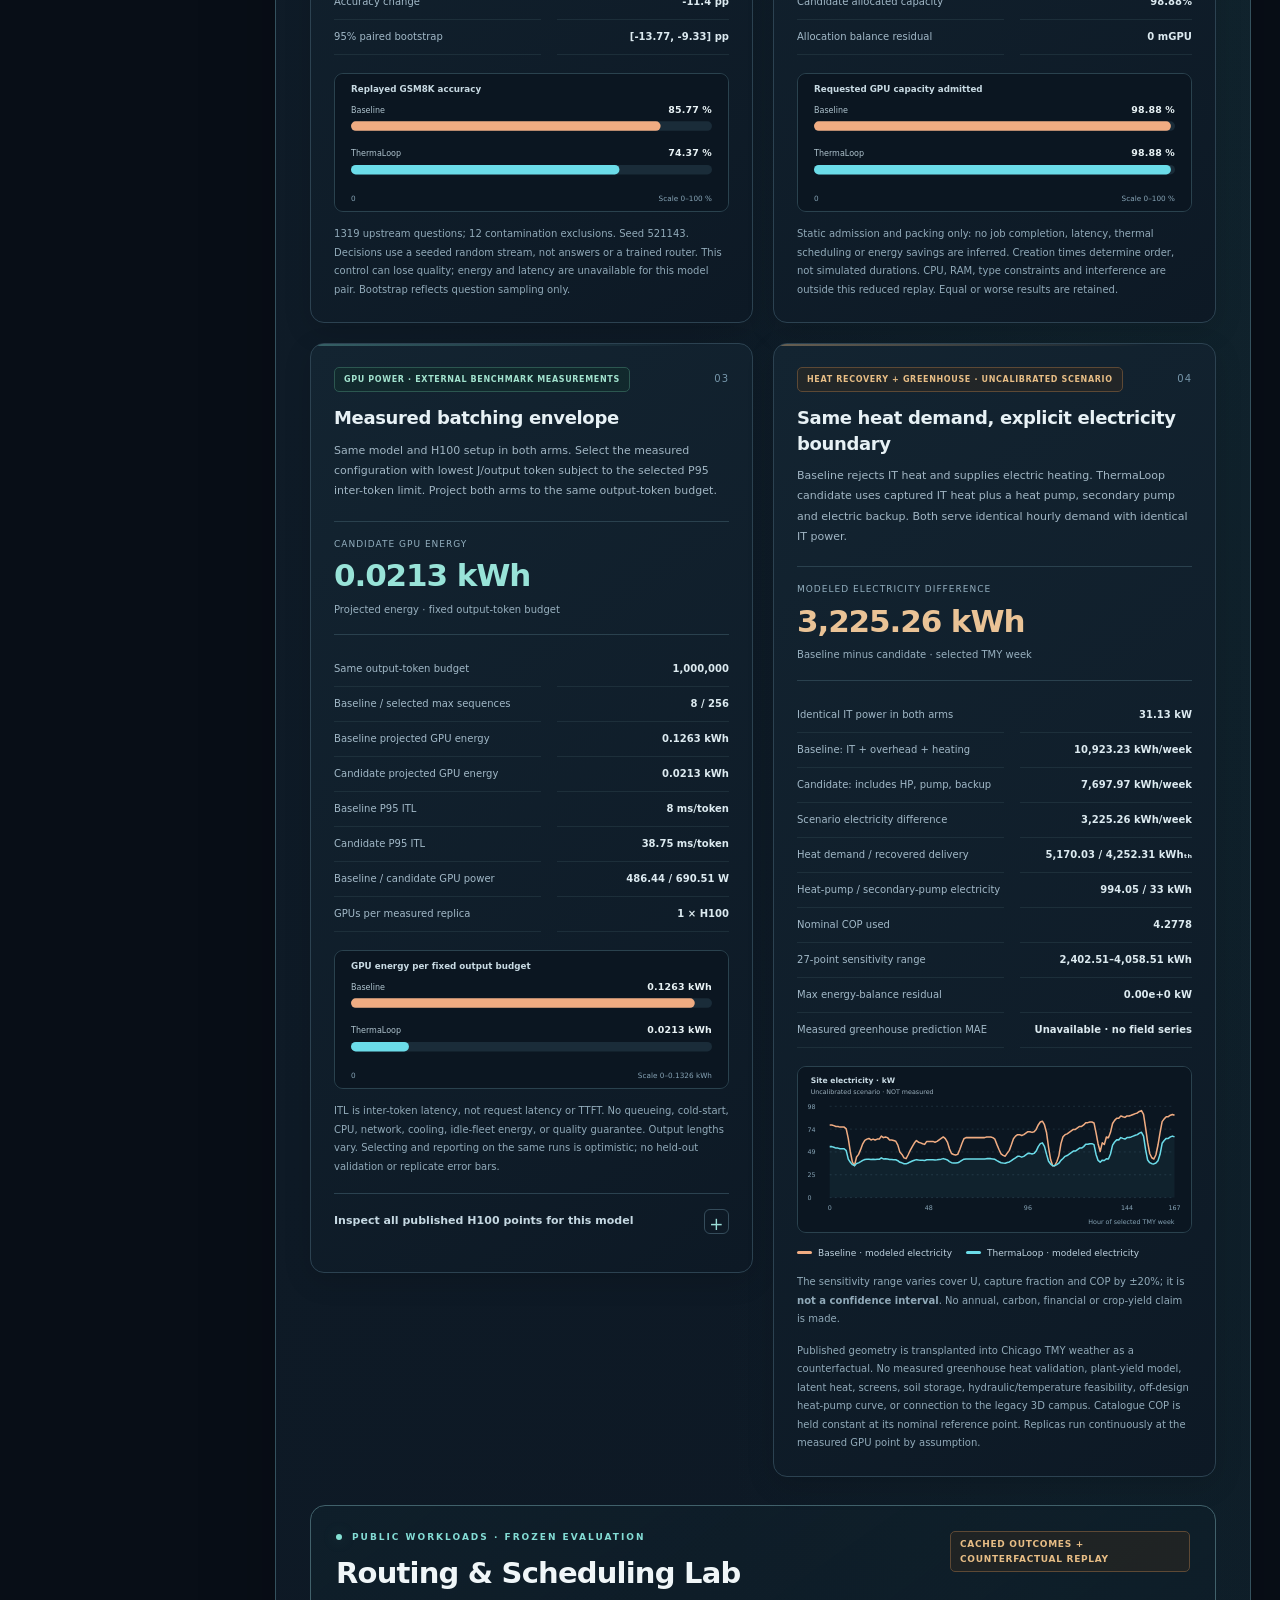
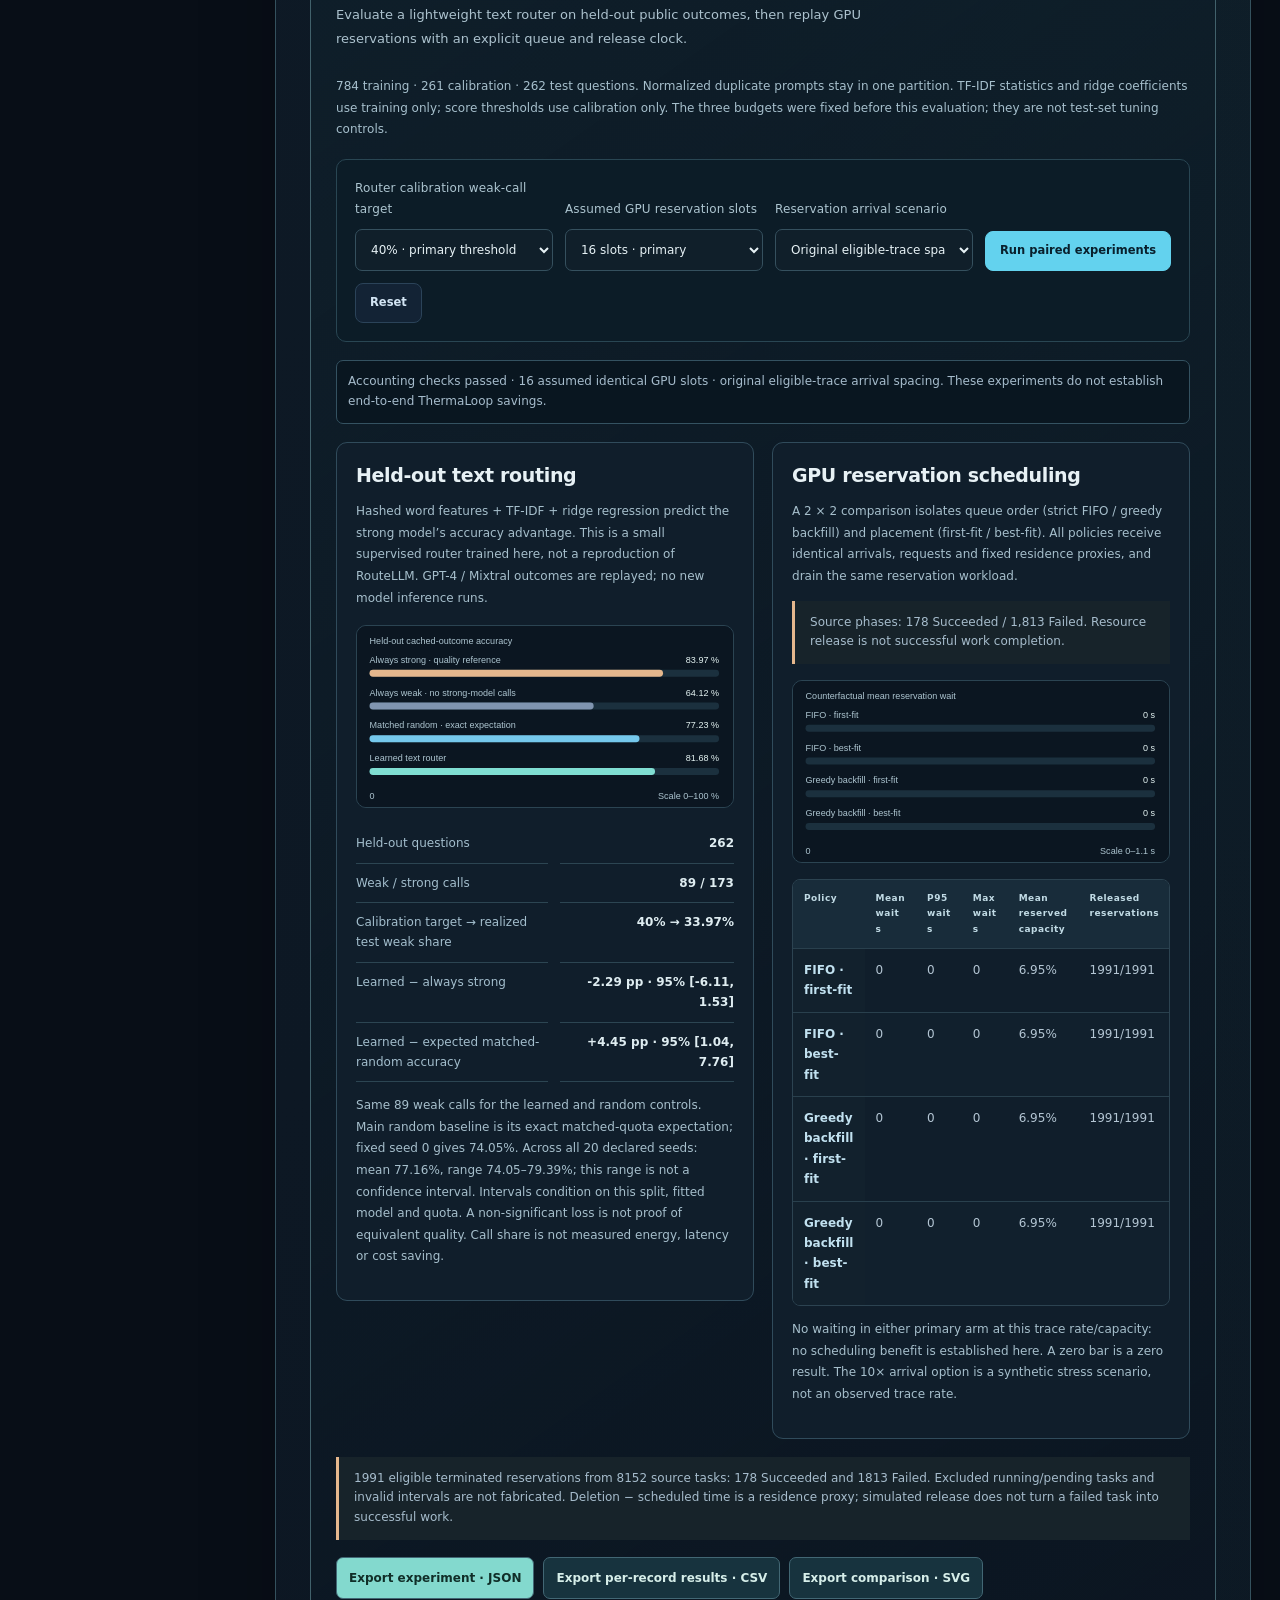
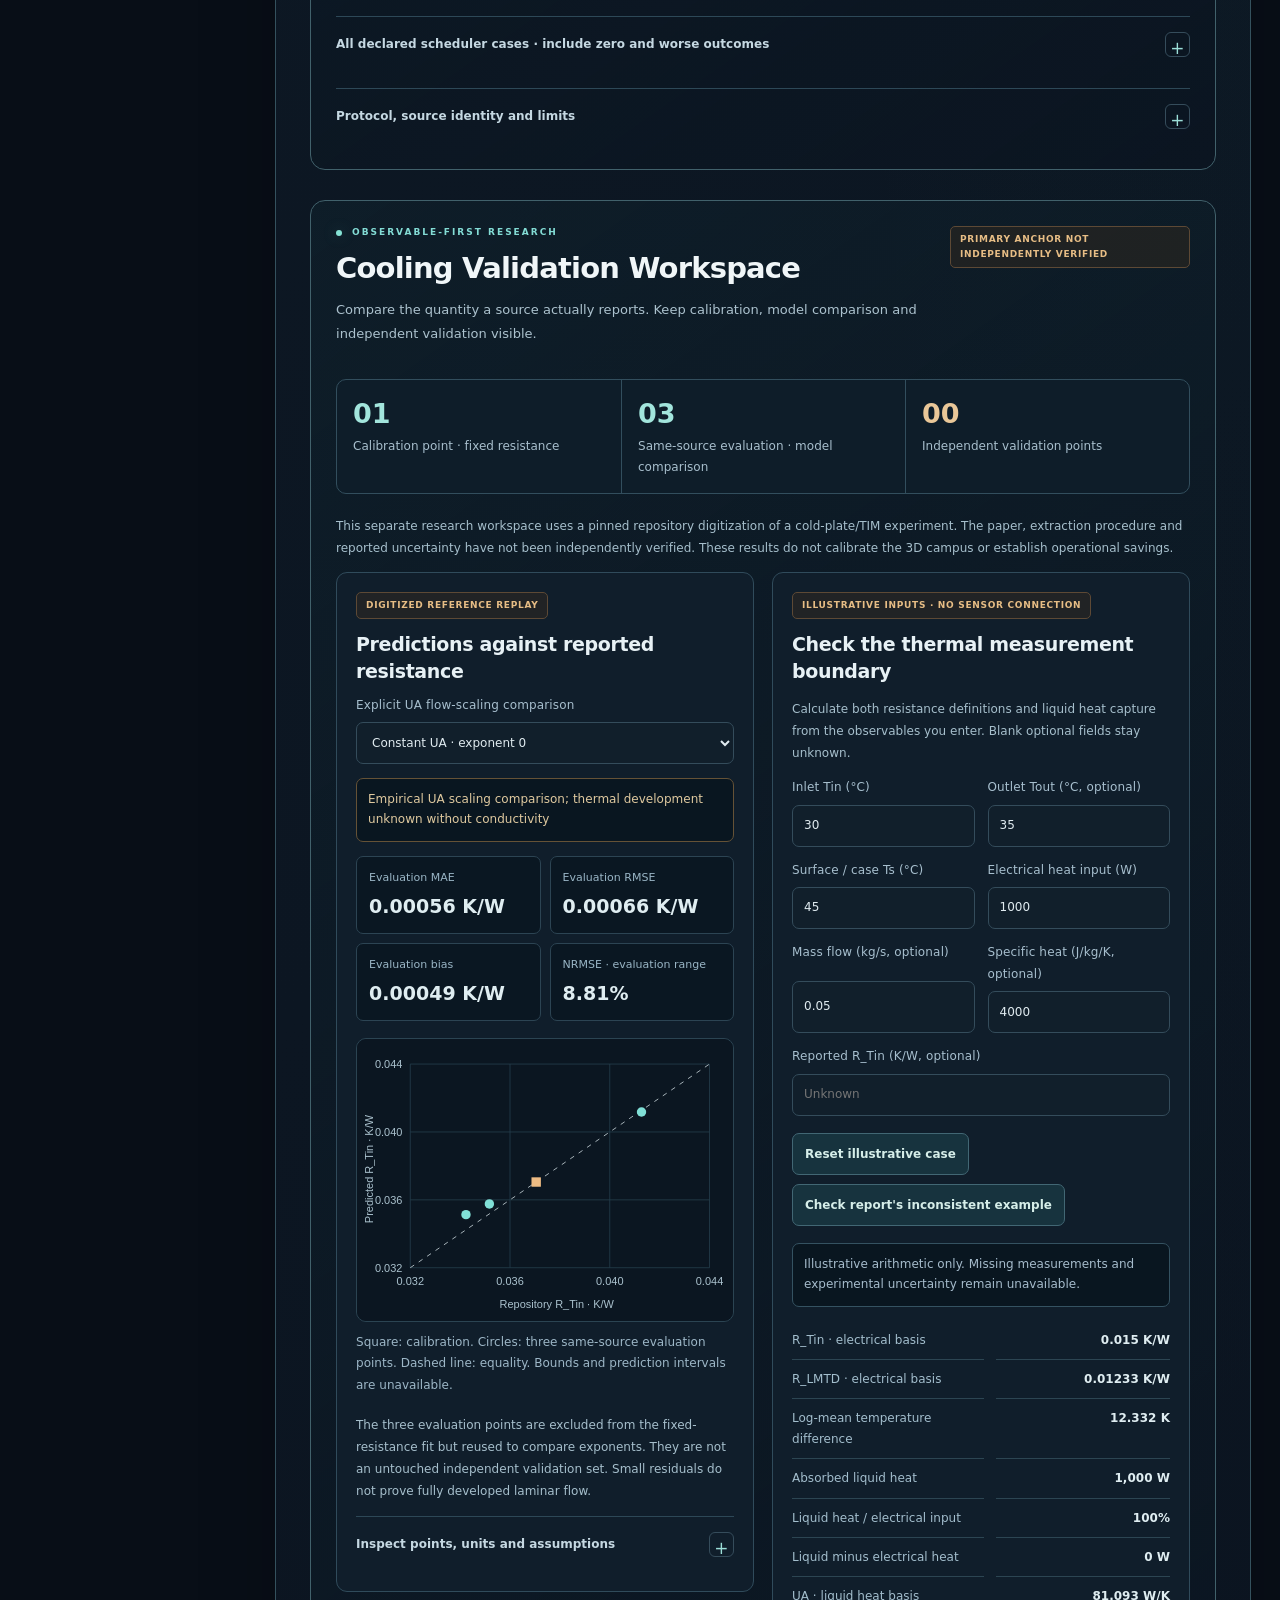
==== commit 1b64cf50: "Add conservative finite-capacity counterflow cooling model" ====
--- a/index.html
+++ b/index.html
@@ -127,7 +127,7 @@
 @media(max-width:1140px){.scale-kpis{grid-template-columns:repeat(2,1fr)}.scale-panes{grid-template-columns:1fr}}
 @media(max-width:680px){.scale-lab{padding:13px}.scale-heading{display:block}.scale-tag{display:inline-block;margin-top:10px}.scale-fields,.scale-kpis,.scale-money,.scale-methods{grid-template-columns:1fr 1fr}.scale-kpi b{font-size:23px}}
 @media(max-width:430px){.scale-fields,.scale-money,.scale-methods{grid-template-columns:1fr}.scale-kpis{grid-template-columns:1fr 1fr}.scale-tabs button{font-size:10px;padding:7px 9px}}
-.thermal-panel{padding:15px 20px;border-top:1px solid #294456;background:#0c1926}.thermal-panel h3{margin:0 0 8px;font-size:13px}.thermal-scale{max-width:520px}.thermal-gradient{height:10px;border-radius:6px;background:linear-gradient(90deg,#2f8bc3 0%,#5ac8d1 32.56%,#80d9a8 55.81%,#f5be70 79.07%,#f77751 100%)}.thermal-ticks{display:flex;justify-content:space-between;color:#adc6d9;font-size:11px;margin-top:4px}.thermal-readings{display:flex;flex-wrap:wrap;gap:8px 18px;margin:12px 0}.thermal-readings span{border-left:4px solid var(--pipe-color);padding-left:8px}.thermal-panel p{color:#8da7ba;font-size:11px;margin:5px 0}.thermal-readings b{font-variant-numeric:tabular-nums}</style><link rel="stylesheet" href="science/dashboard.css"><link rel="stylesheet" href="science/presentation.css"><link rel="stylesheet" href="science/validation.css"><link rel="stylesheet" href="science/numerical.css"><link rel="stylesheet" href="science/workloads.css"></head><body>
+.thermal-panel{padding:15px 20px;border-top:1px solid #294456;background:#0c1926}.thermal-panel h3{margin:0 0 8px;font-size:13px}.thermal-scale{max-width:520px}.thermal-gradient{height:10px;border-radius:6px;background:linear-gradient(90deg,#2f8bc3 0%,#5ac8d1 32.56%,#80d9a8 55.81%,#f5be70 79.07%,#f77751 100%)}.thermal-ticks{display:flex;justify-content:space-between;color:#adc6d9;font-size:11px;margin-top:4px}.thermal-readings{display:flex;flex-wrap:wrap;gap:8px 18px;margin:12px 0}.thermal-readings span{border-left:4px solid var(--pipe-color);padding-left:8px}.thermal-panel p{color:#8da7ba;font-size:11px;margin:5px 0}.thermal-readings b{font-variant-numeric:tabular-nums}</style><link rel="stylesheet" href="science/dashboard.css"><link rel="stylesheet" href="science/presentation.css"><link rel="stylesheet" href="science/validation.css"><link rel="stylesheet" href="science/numerical.css"><link rel="stylesheet" href="science/workloads.css"><link rel="stylesheet" href="science/physics.css"></head><body>
 <div class="app">
   <aside class="side">
     <div class="brand"><span class="brand-mark"><svg viewBox="0 0 38 38"><path d="M19 4 32 11.5v15L19 34 6 26.5v-15z" fill="none" stroke="currentColor" stroke-width="1.8"/><path d="M19 9v20M9.5 14.5 19 20l9.5-5.5M9.5 24.5 19 19l9.5 5.5" stroke="currentColor" stroke-width="1.6" fill="none"/><circle cx="19" cy="19" r="3.2" fill="currentColor"/></svg></span><span><b>THERMALOOP<span class="brand-ai"> AI</span></b><small>RESEARCH DIGITAL TWIN</small></span></div>
@@ -311,7 +311,7 @@
     <div><small>Weather coverage</small><strong id="sciCoverageHours">336 <small>hours</small></strong><span>Two historical TMY weeks</span></div>
   </div>
   <p class="science-notice"><strong>Evidence is local; claims have boundaries.</strong> Published GPU measurements and model-evaluation outcomes are real external records. Their replays and fixed-work projections are computed here. Heat-recovery results are uncalibrated scenarios. The existing 3D campus and earlier labs remain synthetic. These separate experiments do not establish end-to-end ThermaLoop deployment savings.</p>
-  <p class="validation-jump"><a href="#scientific-validation">Cooling validation: calibration splits and resistance definitions ↓</a> · <a href="#numerical-verification">Numerical verification: clock, solver, mesh and energy checks ↓</a> · <a href="#public-workloads">Public workloads: held-out router and reservation scheduler ↓</a></p>
+  <p class="validation-jump"><a href="#scientific-validation">Cooling validation: calibration splits and resistance definitions ↓</a> · <a href="#numerical-verification">Numerical verification: clock, solver, mesh and energy checks ↓</a> · <a href="#public-workloads">Public workloads: held-out router and reservation scheduler ↓</a> · <a href="#physical-model">Physical model: finite-capacity counterflow CDU ↓</a></p>
   <div class="science-controls">
     <label>Measured Llama model<select id="sciModel" data-science-param="model" data-science-type="string"><option value="meta-llama/Llama-3.1-8B-Instruct">Llama 3.1 8B · 1 H100 / replica</option><option value="meta-llama/Llama-3.1-70B-Instruct">Llama 3.1 70B · 4 H100 / replica</option></select></label>
     <label>Baseline max sequences<select id="sciBatch" data-science-param="baselineBatch"><option value="8">8</option><option value="16">16</option><option value="32">32</option><option value="64">64</option><option value="96">96</option><option value="128">128</option></select></label>
@@ -420,6 +420,20 @@
     </div>
     <div class="validation-buttons"><button id="numExportJSON" type="button" disabled class="btn btn-primary">Export numerical evidence · JSON</button><button id="numExportCSV" type="button" disabled class="btn">Export convergence tables · CSV</button><button id="numExportSVG" type="button" disabled class="btn">Export grid error chart · SVG</button></div>
     <details id="numReproduceDetails"><summary>Source identity, protocol and remaining limits</summary><p class="validation-note">The browser displays saved, checked artifacts; it does not execute SciPy. These offline reference equations do not replace or validate the existing 3D campus. Legacy convection remains empirical with unknown channel regime.</p><div id="numSourceSummary" class="science-hash"></div><ul id="numLimitations" class="numerical-limits"></ul><p><a href="docs/NUMERICAL_VERIFICATION.md">Methods, error budgets and iteration record</a> · <a href="science/numerical/results.json" download>Download full result</a> · <a href="research/verification-config.json" download>Protocol configuration</a> · <a href="requirements-research.txt" download>Pinned Python requirements</a> · <a href="research/thermal_reference/LICENSE">Original source license</a></p></details>
+  </section>
+  <section id="physical-model" class="validation-workspace physics-workspace" aria-labelledby="physTitle">
+    <div class="validation-heading"><div><span class="science-kicker">CONSERVATIVE TWO-STREAM THERMAL MODEL</span><h2 id="physTitle">Finite-capacity cooling model</h2><p>Replace an ideal fixed-temperature CDU bath with counterflowing primary liquid that warms up, stores heat and transports it to a return buffer.</p></div><span class="science-badge assumed">PHYSICAL-LAW CHECKS · NO NEW MEASUREMENTS</span></div>
+    <div class="physics-flow-strip"><span><b>Secondary CDU:</b> hot inlet → coupled exchange cells → cooled outlet</span><span><b>Primary CDU:</b> warmed outlet ← coupled exchange cells ← prescribed supply</span></div>
+    <p id="physAssumptions" class="workload-status"></p>
+    <div class="physics-controls"><label for="physFlow">Recorded primary mass-flow case<select id="physFlow"></select></label><button id="physReset" class="btn" type="button">Reset design example</button></div>
+    <p id="physStatus" class="validation-status" role="status" aria-live="polite"></p>
+    <div id="physColumns" class="validation-columns" hidden>
+      <article class="validation-card"><h3>Finite facility capacity changes the prediction</h3><p class="validation-note">Same heat input, solid resistances, cold-plate coefficient, total UA and secondary geometry. The fixed-bath model cannot respond to primary flow; the two-stream model can. The dashed curve is the analytical continuum limit of the new assumptions.</p><div id="physSteadyChart" class="physics-chart"></div><dl id="physSteadyMetrics" class="validation-measurements"></dl><p class="validation-note">A higher predicted temperature is a model-form change, not measured deterioration or demonstrated prediction improvement. The retained grid error is separate from physical-model uncertainty.</p></article>
+      <article class="validation-card"><h3>Heat storage and transport remain explicit</h3><p class="validation-note">Both models start at their own 100 W/GPU equilibria and receive the same prescribed heat pulse. Primary CDU hold-up adds a declared thermal state; the 80 kJ/K return buffer remains an assumption. Counterflow heat exchange is signed, so a warmer primary side can heat the secondary loop.</p><div id="physTransientChart" class="physics-chart"></div><dl id="physTransientMetrics" class="validation-measurements"></dl><p class="validation-note">Interfacial entropy generation is only a conductive-exchange diagnostic, not a complete entropy balance or experimental certification. Tiny conservation residuals do not establish measured accuracy.</p></article>
+    </div>
+    <div class="validation-buttons"><button id="physExportJSON" class="btn btn-primary" type="button" disabled>Export physical-model evidence · JSON</button><button id="physExportCSV" class="btn" type="button" disabled>Export prediction records · CSV</button><button id="physExportSVG" class="btn" type="button" disabled>Export comparison · SVG</button></div>
+    <details id="physRefinementDetails"><summary>Steady mesh refinement and primary hold-up assumptions</summary><p id="physMeshNote" class="validation-note"></p><div class="science-table-wrap"><table><thead><tr><th>Secondary / primary CDU cells</th><th>Steady die °C</th><th>Error vs continuum °C</th><th>Declared steady target</th></tr></thead><tbody id="physMeshRows"></tbody></table></div><p class="validation-note">Primary hold-up changes the transient response but not the steady equations. These three unmeasured volume examples are assumption sensitivity, not confidence bounds.</p><div class="science-table-wrap"><table><thead><tr><th>Primary CDU hold-up</th><th>Steady die °C</th><th>Pulse peak die °C</th></tr></thead><tbody id="physVolumeRows"></tbody></table></div></details>
+    <details id="physMethodsDetails"><summary>Equations, source identity and remaining limits</summary><p class="validation-note">The browser displays saved Python results. The legacy 3D campus and historical numerical artifacts are retained; this new model does not validate their temperatures or connect sensors.</p><p id="physHash" class="science-hash"></p><ul id="physLimits"></ul><ul id="physSources" class="physics-source-list"></ul><p><a href="docs/FINITE_CAPACITY_PHYSICS.md">Equations, physical checks and reproduction</a> · <a href="science/physics/results.json" download>Full result artifact</a> · <a href="physics/protocol.json" download>Declared physical protocol</a> · <a href="physics/counterflow.py">Actual Python model</a> · <a href="research/thermal_reference/LICENSE">Original reference license</a> · <a href="science/data/BUILDINGS-LICENSE.html">Modelica Buildings license</a></p></details>
   </section>
   <details id="sciMethods"><summary>Methods, numerical checks and evidence gaps</summary><div class="science-method">
     <h4>Power → energy and equal-work normalization</h4><p><code>E_GPU[kWh] = output_tokens × measured_J_per_output_token / 3,600,000</code><br><code>J/output_token ≈ aggregate_GPU_W / output_tokens_per_second</code>. The latter is a consistency check on published aggregates, not independent accuracy validation. Replicate measurement uncertainty is unavailable.</p>
@@ -1260,4 +1274,6 @@
 <script src="science/workload-data.js"></script>
 <script src="science/workload-model.js"></script>
 <script src="science/workload-dashboard.js"></script>
+<script src="science/physics-data.js"></script>
+<script src="science/physics-dashboard.js"></script>
 </body></html>
--- a/science/physics.css
+++ b/science/physics.css
@@ -0,0 +1 @@
+.physics-workspace .physics-controls{display:flex;gap:14px;align-items:end;flex-wrap:wrap;margin:20px 0}.physics-controls label{flex:1;min-width:200px;max-width:420px}.physics-controls select{padding:10px;border:1px solid #36515e;background:#101f2a;color:#e3eff4;border-radius:7px}.physics-flow-strip{display:grid;gap:8px;padding:14px 17px;border:1px solid #36515e;border-radius:9px;background:#0b1c27;margin:18px 0;font-size:12px;color:#b5cbd5}.physics-flow-strip b{color:#83dfd4}.physics-flow-strip span+span b{color:#9eb8eb}.physics-chart svg{display:block;width:100%;height:auto}.physics-chart{margin:14px 0 20px}.physics-workspace [hidden]{display:none!important}.physics-source-list li{margin:12px 0}.physics-source-list small{display:block;overflow-wrap:anywhere;color:#8ba8b8;margin-top:6px}.physics-workspace .science-hash{overflow-wrap:anywhere}.physics-workspace .validation-measurements dd{overflow-wrap:anywhere}.physics-workspace table th{white-space:normal}.physics-workspace #physLimits{padding-left:18px;color:#a8bfcd;font-size:12px;line-height:1.9}.physics-workspace .validation-note{line-height:1.85}@media(max-width:680px){.physics-workspace .validation-buttons{display:grid;grid-template-columns:1fr}.physics-workspace .validation-buttons .btn{white-space:normal}.physics-flow-strip{font-size:11px;padding:12px}.physics-controls label{max-width:none;width:100%}}
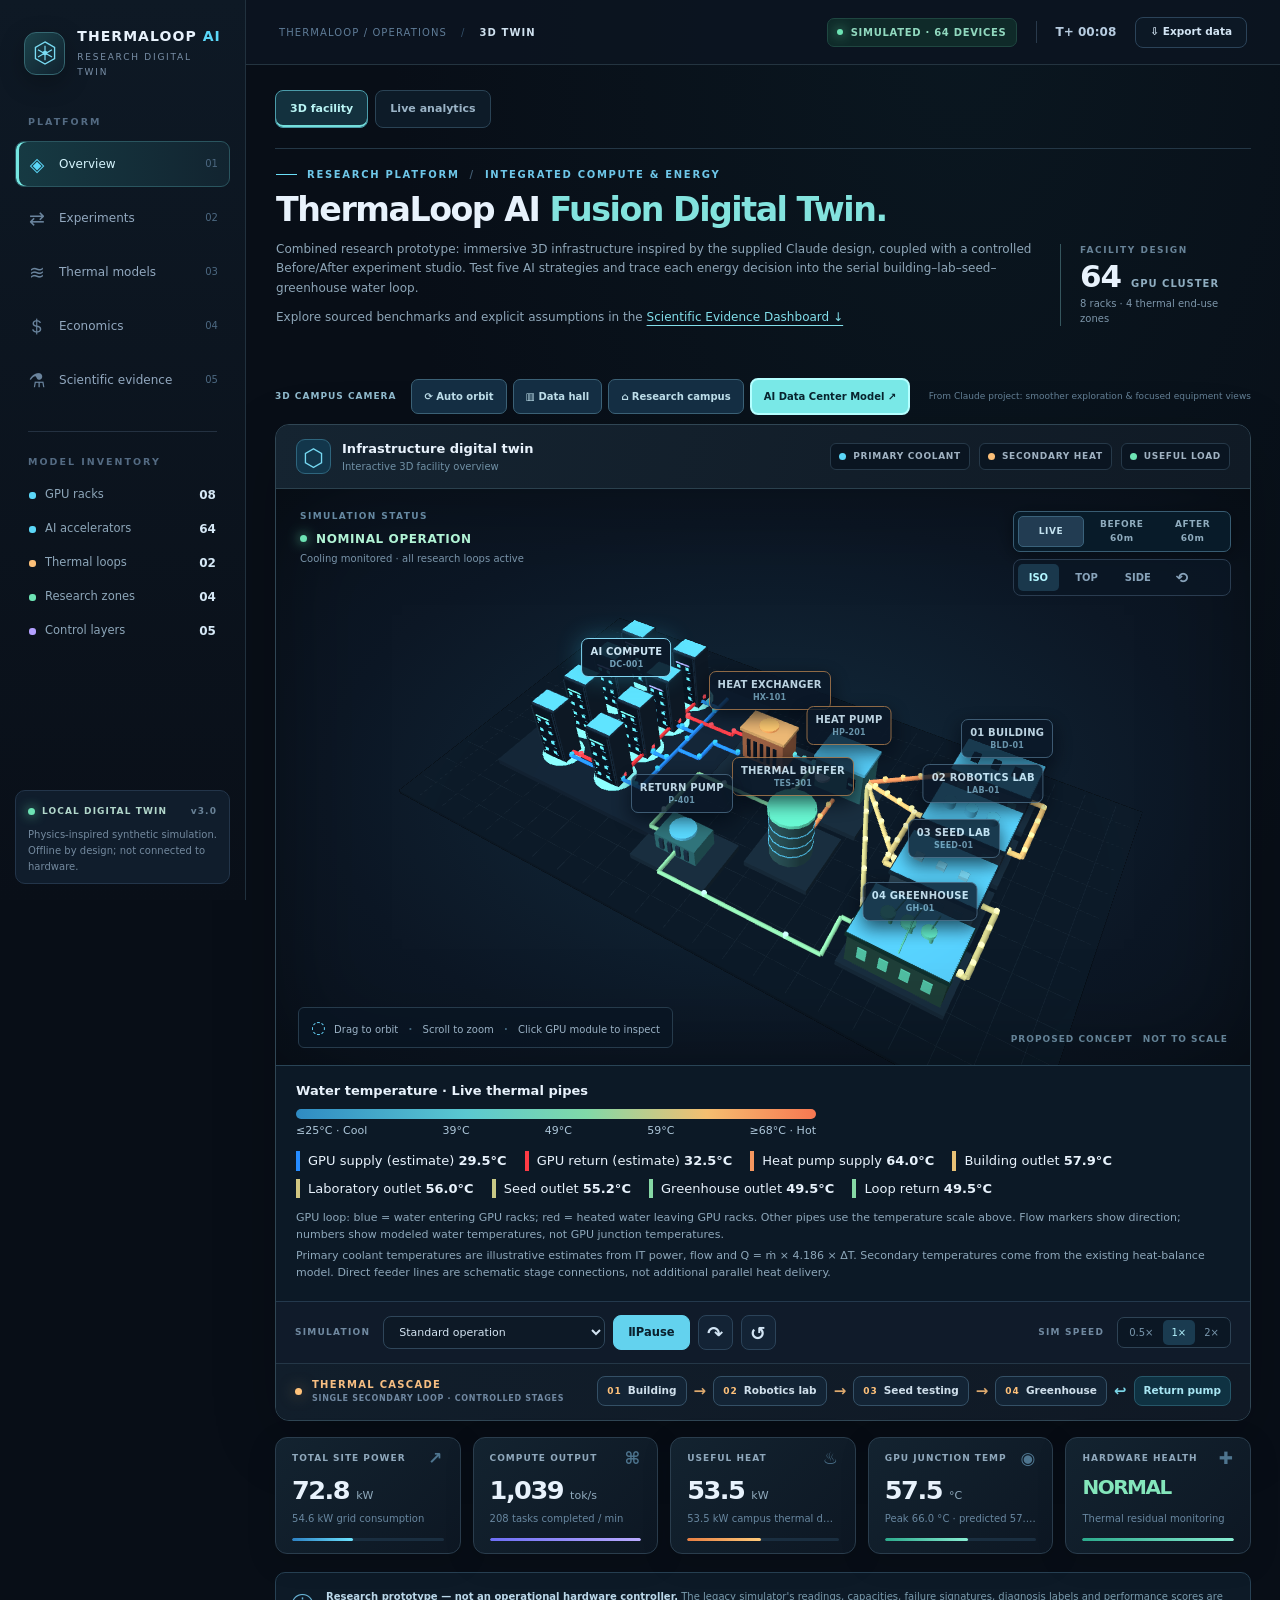
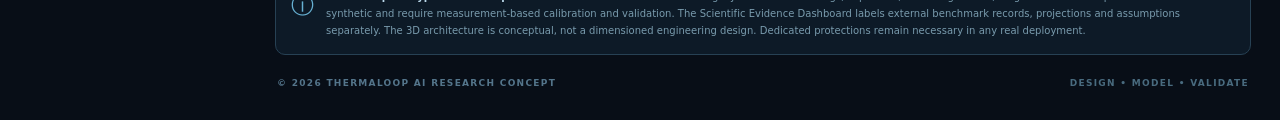
==== commit d8a2c8e7: "Organize desktop labs into five state-preserving workspaces" ====
--- a/index.html
+++ b/index.html
@@ -127,7 +127,8 @@
 @media(max-width:1140px){.scale-kpis{grid-template-columns:repeat(2,1fr)}.scale-panes{grid-template-columns:1fr}}
 @media(max-width:680px){.scale-lab{padding:13px}.scale-heading{display:block}.scale-tag{display:inline-block;margin-top:10px}.scale-fields,.scale-kpis,.scale-money,.scale-methods{grid-template-columns:1fr 1fr}.scale-kpi b{font-size:23px}}
 @media(max-width:430px){.scale-fields,.scale-money,.scale-methods{grid-template-columns:1fr}.scale-kpis{grid-template-columns:1fr 1fr}.scale-tabs button{font-size:10px;padding:7px 9px}}
-.thermal-panel{padding:15px 20px;border-top:1px solid #294456;background:#0c1926}.thermal-panel h3{margin:0 0 8px;font-size:13px}.thermal-scale{max-width:520px}.thermal-gradient{height:10px;border-radius:6px;background:linear-gradient(90deg,#2f8bc3 0%,#5ac8d1 32.56%,#80d9a8 55.81%,#f5be70 79.07%,#f77751 100%)}.thermal-ticks{display:flex;justify-content:space-between;color:#adc6d9;font-size:11px;margin-top:4px}.thermal-readings{display:flex;flex-wrap:wrap;gap:8px 18px;margin:12px 0}.thermal-readings span{border-left:4px solid var(--pipe-color);padding-left:8px}.thermal-panel p{color:#8da7ba;font-size:11px;margin:5px 0}.thermal-readings b{font-variant-numeric:tabular-nums}</style><link rel="stylesheet" href="science/dashboard.css"><link rel="stylesheet" href="science/presentation.css"><link rel="stylesheet" href="science/validation.css"><link rel="stylesheet" href="science/numerical.css"><link rel="stylesheet" href="science/workloads.css"><link rel="stylesheet" href="science/physics.css"></head><body>
+.thermal-panel{padding:15px 20px;border-top:1px solid #294456;background:#0c1926}.thermal-panel h3{margin:0 0 8px;font-size:13px}.thermal-scale{max-width:520px}.thermal-gradient{height:10px;border-radius:6px;background:linear-gradient(90deg,#2f8bc3 0%,#5ac8d1 32.56%,#80d9a8 55.81%,#f5be70 79.07%,#f77751 100%)}.thermal-ticks{display:flex;justify-content:space-between;color:#adc6d9;font-size:11px;margin-top:4px}.thermal-readings{display:flex;flex-wrap:wrap;gap:8px 18px;margin:12px 0}.thermal-readings span{border-left:4px solid var(--pipe-color);padding-left:8px}.thermal-panel p{color:#8da7ba;font-size:11px;margin:5px 0}.thermal-readings b{font-variant-numeric:tabular-nums}</style><link rel="stylesheet" href="science/dashboard.css"><link rel="stylesheet" href="science/presentation.css"><link rel="stylesheet" href="science/validation.css"><link rel="stylesheet" href="science/numerical.css"><link rel="stylesheet" href="science/workloads.css"><link rel="stylesheet" href="science/physics.css">
+<link rel="stylesheet" href="science/workspaces.css"></head><body>
 <div class="app">
   <aside class="side">
     <div class="brand"><span class="brand-mark"><svg viewBox="0 0 38 38"><path d="M19 4 32 11.5v15L19 34 6 26.5v-15z" fill="none" stroke="currentColor" stroke-width="1.8"/><path d="M19 9v20M9.5 14.5 19 20l9.5-5.5M9.5 24.5 19 19l9.5 5.5" stroke="currentColor" stroke-width="1.6" fill="none"/><circle cx="19" cy="19" r="3.2" fill="currentColor"/></svg></span><span><b>THERMALOOP<span class="brand-ai"> AI</span></b><small>RESEARCH DIGITAL TWIN</small></span></div>
@@ -1276,4 +1277,5 @@
 <script src="science/workload-dashboard.js"></script>
 <script src="science/physics-data.js"></script>
 <script src="science/physics-dashboard.js"></script>
+<script src="science/workspaces.js"></script>
 </body></html>
--- a/science/workspaces.css
+++ b/science/workspaces.css
@@ -0,0 +1,25 @@
+/* The original long document remains available if the navigation script cannot load. */
+.has-workspaces .workspace-screen[hidden],.has-workspaces .workspace-panel[hidden]{display:none!important}
+.workspace-heading{padding:8px 0 22px;max-width:940px}
+.workspace-heading .workspace-kicker{color:var(--cyan);font-size:10px;font-weight:750;letter-spacing:1.7px;margin:0 0 9px}
+.workspace-heading h1{font-size:clamp(26px,2.6vw,36px);letter-spacing:-.8px;line-height:1.2;margin:0 0 10px}
+.workspace-heading p{color:#9cb2c4;line-height:1.8;margin:0;font-size:12px}
+.workspace-sections{display:flex;flex-wrap:wrap;gap:7px;padding:0 0 20px;margin:0 0 8px;border-bottom:1px solid #243746}
+.workspace-sections a{display:flex;align-items:center;min-height:38px;padding:8px 14px;border:1px solid #2a4355;border-radius:8px;color:#9bb4c7;background:#0d1b28;font-size:11px;font-weight:650}
+.workspace-sections a:hover{color:#e0f7fc;border-color:#5593a5;background:#142d3b}
+.workspace-sections a[aria-current]{color:#b9f4f4;border-color:#4b9caa;background:#13313e;box-shadow:inset 0 -2px #74dedb}
+.has-workspaces .workspace-panel>.science-lab,.has-workspaces .workspace-panel>.validation-workspace{margin-top:20px}
+.has-workspaces .workspace-panel>.validation-workspace{padding:24px 25px;border:1px solid #355864;border-radius:16px;background:linear-gradient(125deg,#0d1e27,#0c1821)}
+.has-workspaces .workspace-panel>.fusion-studio,.has-workspaces .workspace-panel>.compare-lab,.has-workspaces .workspace-panel>.gpu-lab,.has-workspaces .workspace-panel>.scale-lab{margin-top:20px}
+.has-workspaces .workspace-panel>.section-header{margin-top:20px}
+.has-workspaces .side .menu-item{height:46px;margin-bottom:3px}
+.workspace-mobile-nav{display:none}
+@media(max-width:1050px){
+ .workspace-mobile-nav{display:flex;flex-wrap:wrap;gap:6px;padding:14px 18px 0}
+ .workspace-mobile-nav a{padding:7px 10px;border:1px solid #294355;border-radius:7px;color:#a5bccb;font-size:11px;background:#0c1b27}
+ .workspace-mobile-nav a[aria-current]{color:#c0f8f2;border-color:#5daeb2;background:#153039}
+}
+@media(max-width:600px){
+ .has-workspaces .workspace-panel>.validation-workspace{padding:18px 12px}
+ .workspace-heading{padding-top:0}.workspace-sections{gap:6px}.workspace-sections a{padding:7px 10px;font-size:10px}
+}
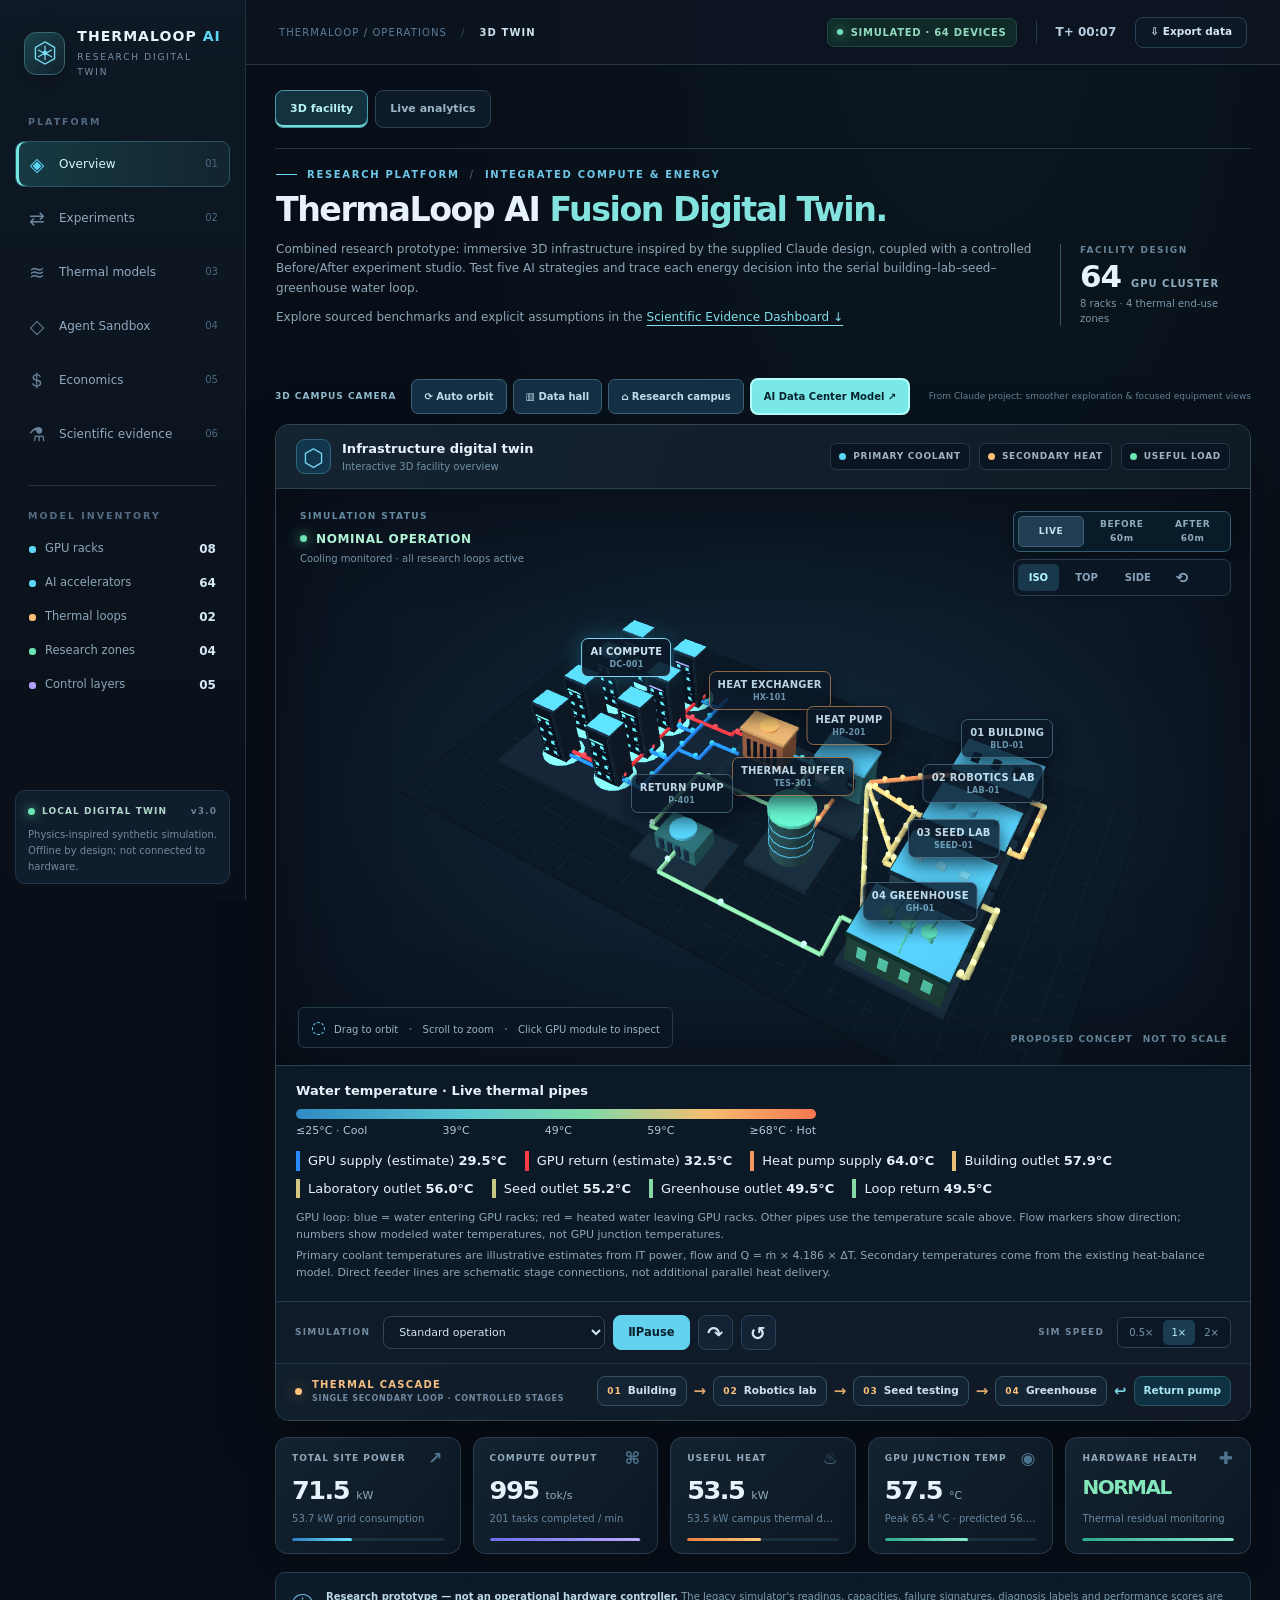
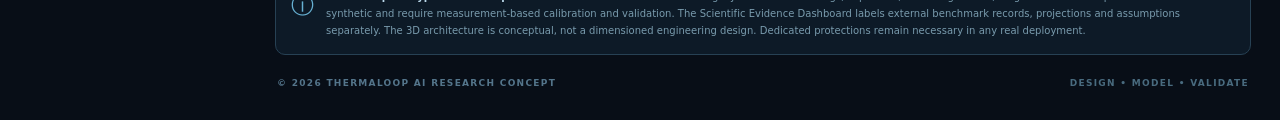
==== commit 5cc6491c: "Add building-control simulation sandbox and agent API" ====
--- a/index.html
+++ b/index.html
@@ -128,7 +128,8 @@
 @media(max-width:680px){.scale-lab{padding:13px}.scale-heading{display:block}.scale-tag{display:inline-block;margin-top:10px}.scale-fields,.scale-kpis,.scale-money,.scale-methods{grid-template-columns:1fr 1fr}.scale-kpi b{font-size:23px}}
 @media(max-width:430px){.scale-fields,.scale-money,.scale-methods{grid-template-columns:1fr}.scale-kpis{grid-template-columns:1fr 1fr}.scale-tabs button{font-size:10px;padding:7px 9px}}
 .thermal-panel{padding:15px 20px;border-top:1px solid #294456;background:#0c1926}.thermal-panel h3{margin:0 0 8px;font-size:13px}.thermal-scale{max-width:520px}.thermal-gradient{height:10px;border-radius:6px;background:linear-gradient(90deg,#2f8bc3 0%,#5ac8d1 32.56%,#80d9a8 55.81%,#f5be70 79.07%,#f77751 100%)}.thermal-ticks{display:flex;justify-content:space-between;color:#adc6d9;font-size:11px;margin-top:4px}.thermal-readings{display:flex;flex-wrap:wrap;gap:8px 18px;margin:12px 0}.thermal-readings span{border-left:4px solid var(--pipe-color);padding-left:8px}.thermal-panel p{color:#8da7ba;font-size:11px;margin:5px 0}.thermal-readings b{font-variant-numeric:tabular-nums}</style><link rel="stylesheet" href="science/dashboard.css"><link rel="stylesheet" href="science/presentation.css"><link rel="stylesheet" href="science/validation.css"><link rel="stylesheet" href="science/numerical.css"><link rel="stylesheet" href="science/workloads.css"><link rel="stylesheet" href="science/physics.css">
-<link rel="stylesheet" href="science/workspaces.css"></head><body>
+<link rel="stylesheet" href="science/workspaces.css">
+<link rel="stylesheet" href="science/agent-sandbox.css"></head><body>
 <div class="app">
   <aside class="side">
     <div class="brand"><span class="brand-mark"><svg viewBox="0 0 38 38"><path d="M19 4 32 11.5v15L19 34 6 26.5v-15z" fill="none" stroke="currentColor" stroke-width="1.8"/><path d="M19 9v20M9.5 14.5 19 20l9.5-5.5M9.5 24.5 19 19l9.5 5.5" stroke="currentColor" stroke-width="1.6" fill="none"/><circle cx="19" cy="19" r="3.2" fill="currentColor"/></svg></span><span><b>THERMALOOP<span class="brand-ai"> AI</span></b><small>RESEARCH DIGITAL TWIN</small></span></div>
@@ -293,6 +294,7 @@
   <p class="scale-disclaimer"><b>Research caveat:</b> the 64-GPU reference simulator is not calibrated, and its request latency or long-context serving behavior is not a validated production benchmark. The sizing layer uses explicit reduced-order proxies for burst performance, network latency, GPU VRAM and pricing. Failing a feasibility check makes a financial headline conditional—not proven deployable savings.</p>
 </section>
 
+<section id="agent-sandbox" class="agent-lab" aria-label="Agent Sandbox"><p>Loading the building-control simulation workspace…</p></section>
 <section id="scientific-evidence" class="science-lab" aria-labelledby="sciTitle">
   <div class="science-heading"><div><div class="science-kicker">SCIENTIFIC EVIDENCE · REPRODUCIBLE EXPERIMENTS</div><h2 id="sciTitle">Scientific Evidence Dashboard</h2><p>Public benchmark records, explicit system boundaries, and a baseline vs. ThermaLoop candidate you can inspect and export.</p></div><div class="science-header-meta"><span class="science-badge assumed">RESEARCH MODEL · NOT FIELD CALIBRATED</span><small id="sciSourceCount">8 pinned source files · offline ready</small></div></div>
   <section class="science-data-status" aria-labelledby="sciDataTitle">
@@ -1277,5 +1279,7 @@
 <script src="science/workload-dashboard.js"></script>
 <script src="science/physics-data.js"></script>
 <script src="science/physics-dashboard.js"></script>
+<script src="science/agent-sandbox-model.js"></script>
+<script src="science/agent-sandbox-dashboard.js"></script>
 <script src="science/workspaces.js"></script>
 </body></html>
--- a/science/agent-sandbox.css
+++ b/science/agent-sandbox.css
@@ -0,0 +1,26 @@
+.agent-lab{--agent-mint:#8de9cb;color:#dcebf4;padding:0 0 30px;min-width:0}
+.agent-lab *{box-sizing:border-box}.agent-lab [hidden]{display:none!important}
+.agent-banner{display:flex;align-items:center;justify-content:space-between;gap:14px;padding:16px 20px;border:1px solid #395749;border-radius:12px;background:linear-gradient(110deg,#112b27,#101f2d);margin-bottom:20px}
+.agent-banner strong{color:var(--agent-mint);font-size:12px;letter-spacing:.7px}.agent-banner p{font-size:12px;color:#a9c2cc;margin:5px 0 0;line-height:1.6}.agent-chip{white-space:nowrap;font-size:10px;color:#eac795;border:1px solid #6f5739;background:#2b251c;border-radius:20px;padding:7px 11px}
+.agent-layout{display:grid;grid-template-columns:minmax(280px,340px) minmax(0,1fr);gap:18px;align-items:start}
+.agent-card{background:#0e1c29;border:1px solid #2a4354;border-radius:12px;padding:20px;min-width:0}
+.agent-card h2,.agent-card h3{margin:0 0 10px;line-height:1.3;font-size:17px}.agent-card p,.agent-card li{font-size:12px;line-height:1.7;color:#a9bfcc}
+.agent-kicker{font-size:10px;letter-spacing:1.5px;color:#83b8c6;margin:0 0 8px;font-weight:700}
+.agent-fields{display:grid;grid-template-columns:1fr 1fr;gap:12px}.agent-full{grid-column:1/-1}
+.agent-lab label{display:block;font-size:11px;color:#afc9d8;line-height:1.5;margin-bottom:12px}
+.agent-lab input,.agent-lab select,.agent-lab textarea{width:100%;margin-top:6px;border:1px solid #355365;background:#081520;color:#e0f2fc;border-radius:7px;padding:10px;font:inherit;font-size:12px;min-height:40px}
+.agent-lab textarea{font-family:ui-monospace,SFMono-Regular,Consolas,monospace;line-height:1.65;resize:vertical;min-height:220px;tab-size:2}
+.agent-lab button{border:1px solid #38596a;border-radius:7px;background:#162d3d;color:#d2e7f2;min-height:38px;padding:9px 13px;font-size:11px;font-weight:650;cursor:pointer}
+.agent-lab button:hover{border-color:#7bcbbd}.agent-lab button:disabled{opacity:.5;cursor:not-allowed}
+.agent-lab button.agent-primary{background:#94e9cd;border-color:#94e9cd;color:#092820;min-height:44px;width:100%;font-size:12px}
+.agent-lab :is(button,input,textarea,select,a):focus-visible{outline:2px solid #a9e7fa;outline-offset:3px}
+.agent-actions{display:flex;flex-wrap:wrap;gap:8px;margin:12px 0}.agent-status{font-size:12px;line-height:1.6;color:#adcad6;min-height:38px;margin:12px 0 0}.agent-status[data-error=true]{color:#ffb1a5}
+.agent-result-header{display:flex;justify-content:space-between;gap:10px;align-items:start;margin-bottom:18px}.agent-verdict{font-size:12px;font-weight:700;padding:8px 11px;border-radius:7px;display:inline-block;background:#15372c;color:#a0edd1}.agent-verdict[data-status=needs_revision]{background:#3a2c20;color:#f2c28d}
+.agent-muted{font-size:11px;color:#a4bbc9;line-height:1.7}.agent-metrics{display:grid;grid-template-columns:repeat(3,minmax(0,1fr));gap:10px;margin-bottom:18px}.agent-metric{padding:14px 12px;background:#091722;border:1px solid #263d4c;border-radius:8px}.agent-metric small{display:block;font-size:10px;line-height:1.5;color:#9eb6c7}.agent-metric strong{display:block;font-size:23px;letter-spacing:-.5px;margin:7px 0;color:#d5f6ec;font-variant-numeric:tabular-nums}.agent-metric span{font-size:10px;line-height:1.5;color:#99b7c6}
+.agent-charts{display:grid;grid-template-columns:1fr;gap:12px}.agent-chart{border:1px solid #294352;border-radius:8px;overflow:hidden;background:#091722}.agent-chart svg{display:block;width:100%;height:auto}
+.agent-timeline{border:1px solid #294352;padding:14px;border-radius:8px;margin-top:12px}.agent-timeline input{padding:0;min-height:24px;accent-color:#8de9cb}.agent-state{display:flex;flex-wrap:wrap;gap:8px 20px;font-size:11px;line-height:1.7;color:#b9d5df}
+.agent-checks{padding:0;list-style:none;display:grid;gap:7px}.agent-checks li{padding:10px 12px;border-left:2px solid #84d9c3;background:#10232c;color:#c0d7e0;font-size:11px;overflow-wrap:anywhere}.agent-checks li.agent-warning{border-color:#e9b57f;background:#28241f;color:#e6c7aa}
+.agent-lab details{margin-top:16px;border-top:1px solid #294352;padding-top:14px}.agent-lab summary{cursor:pointer;font-size:12px;color:#c3dce8;line-height:1.6}.agent-lab pre{font-size:11px;line-height:1.7;background:#08131e;border:1px solid #263f51;border-radius:8px;padding:14px;overflow:auto;max-height:300px;margin:12px 0}.agent-lab ul{padding-left:20px}.agent-lab .agent-checks{padding-left:0}.agent-api{margin-top:18px}.agent-api code{font-size:11px;overflow-wrap:anywhere}.agent-empty{min-height:360px;display:grid;align-content:center;justify-items:start;background:radial-gradient(ellipse at 80% 20%,#173e3e55,transparent 65%),#0e1c29}.agent-empty h2{font-size:24px;max-width:350px}.agent-empty p{max-width:450px}.agent-steps{display:flex;gap:8px;flex-wrap:wrap;margin:18px 0}.agent-steps span{padding:8px 10px;border:1px solid #355365;border-radius:6px;font-size:11px;color:#b5d9df}
+@media(max-width:1250px){.agent-layout{grid-template-columns:285px minmax(0,1fr)}.agent-card{padding:16px}.agent-metrics{grid-template-columns:1fr}.agent-metric strong{display:inline-block;margin-right:12px;font-size:21px}}
+@media(max-width:760px){.agent-layout{grid-template-columns:1fr}.agent-banner{align-items:start;flex-direction:column}.agent-metrics{grid-template-columns:repeat(3,minmax(0,1fr))}.agent-metric strong{font-size:19px}.agent-result-header{flex-wrap:wrap}.agent-card{padding:16px}}
+@media(max-width:420px){.agent-metrics{grid-template-columns:1fr}.agent-fields{grid-template-columns:1fr}.agent-lab textarea{font-size:11px}.agent-metric strong{display:inline-block}}
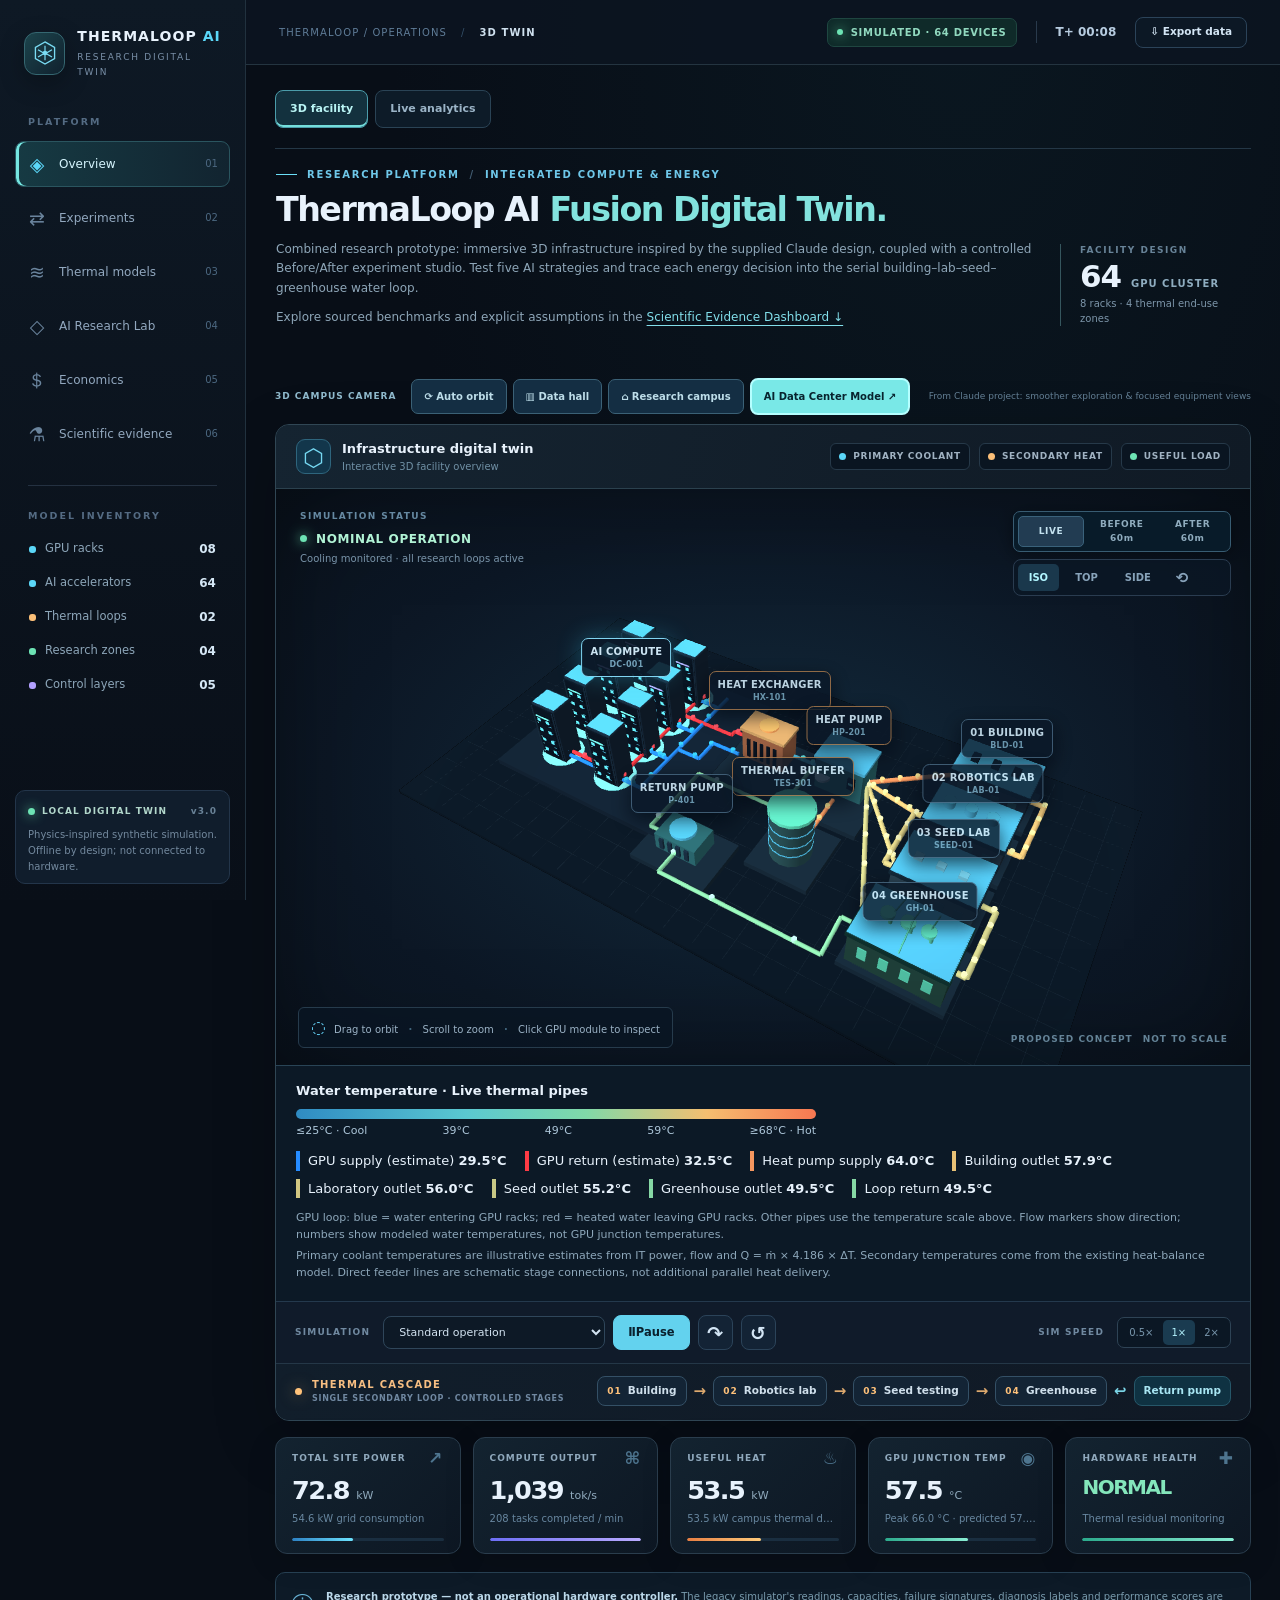
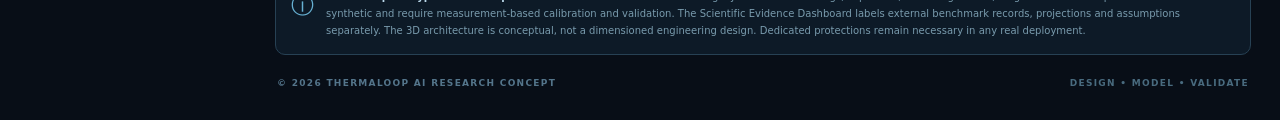
==== commit 9dbf2b9c: "ThermaLoop v1.3: bounded autonomous research lab and authenticated search API" ====
--- a/index.html
+++ b/index.html
@@ -129,7 +129,8 @@
 @media(max-width:430px){.scale-fields,.scale-money,.scale-methods{grid-template-columns:1fr}.scale-kpis{grid-template-columns:1fr 1fr}.scale-tabs button{font-size:10px;padding:7px 9px}}
 .thermal-panel{padding:15px 20px;border-top:1px solid #294456;background:#0c1926}.thermal-panel h3{margin:0 0 8px;font-size:13px}.thermal-scale{max-width:520px}.thermal-gradient{height:10px;border-radius:6px;background:linear-gradient(90deg,#2f8bc3 0%,#5ac8d1 32.56%,#80d9a8 55.81%,#f5be70 79.07%,#f77751 100%)}.thermal-ticks{display:flex;justify-content:space-between;color:#adc6d9;font-size:11px;margin-top:4px}.thermal-readings{display:flex;flex-wrap:wrap;gap:8px 18px;margin:12px 0}.thermal-readings span{border-left:4px solid var(--pipe-color);padding-left:8px}.thermal-panel p{color:#8da7ba;font-size:11px;margin:5px 0}.thermal-readings b{font-variant-numeric:tabular-nums}</style><link rel="stylesheet" href="science/dashboard.css"><link rel="stylesheet" href="science/presentation.css"><link rel="stylesheet" href="science/validation.css"><link rel="stylesheet" href="science/numerical.css"><link rel="stylesheet" href="science/workloads.css"><link rel="stylesheet" href="science/physics.css">
 <link rel="stylesheet" href="science/workspaces.css">
-<link rel="stylesheet" href="science/agent-sandbox.css"></head><body>
+<link rel="stylesheet" href="science/agent-sandbox.css">
+<link rel="stylesheet" href="science/agent-research.css"></head><body>
 <div class="app">
   <aside class="side">
     <div class="brand"><span class="brand-mark"><svg viewBox="0 0 38 38"><path d="M19 4 32 11.5v15L19 34 6 26.5v-15z" fill="none" stroke="currentColor" stroke-width="1.8"/><path d="M19 9v20M9.5 14.5 19 20l9.5-5.5M9.5 24.5 19 19l9.5 5.5" stroke="currentColor" stroke-width="1.6" fill="none"/><circle cx="19" cy="19" r="3.2" fill="currentColor"/></svg></span><span><b>THERMALOOP<span class="brand-ai"> AI</span></b><small>RESEARCH DIGITAL TWIN</small></span></div>
@@ -295,6 +296,7 @@
 </section>
 
 <section id="agent-sandbox" class="agent-lab" aria-label="Agent Sandbox"><p>Loading the building-control simulation workspace…</p></section>
+<section id="agent-research" class="agent-lab" aria-label="Autonomous Research Lab"><p>Loading the autonomous research workspace…</p></section>
 <section id="scientific-evidence" class="science-lab" aria-labelledby="sciTitle">
   <div class="science-heading"><div><div class="science-kicker">SCIENTIFIC EVIDENCE · REPRODUCIBLE EXPERIMENTS</div><h2 id="sciTitle">Scientific Evidence Dashboard</h2><p>Public benchmark records, explicit system boundaries, and a baseline vs. ThermaLoop candidate you can inspect and export.</p></div><div class="science-header-meta"><span class="science-badge assumed">RESEARCH MODEL · NOT FIELD CALIBRATED</span><small id="sciSourceCount">8 pinned source files · offline ready</small></div></div>
   <section class="science-data-status" aria-labelledby="sciDataTitle">
@@ -1281,5 +1283,7 @@
 <script src="science/physics-dashboard.js"></script>
 <script src="science/agent-sandbox-model.js"></script>
 <script src="science/agent-sandbox-dashboard.js"></script>
+<script src="science/agent-research-model.js"></script>
+<script src="science/agent-research-dashboard.js"></script>
 <script src="science/workspaces.js"></script>
 </body></html>
--- a/science/agent-sandbox.css
+++ b/science/agent-sandbox.css
@@ -21,6 +21,15 @@
 .agent-timeline{border:1px solid #294352;padding:14px;border-radius:8px;margin-top:12px}.agent-timeline input{padding:0;min-height:24px;accent-color:#8de9cb}.agent-state{display:flex;flex-wrap:wrap;gap:8px 20px;font-size:11px;line-height:1.7;color:#b9d5df}
 .agent-checks{padding:0;list-style:none;display:grid;gap:7px}.agent-checks li{padding:10px 12px;border-left:2px solid #84d9c3;background:#10232c;color:#c0d7e0;font-size:11px;overflow-wrap:anywhere}.agent-checks li.agent-warning{border-color:#e9b57f;background:#28241f;color:#e6c7aa}
 .agent-lab details{margin-top:16px;border-top:1px solid #294352;padding-top:14px}.agent-lab summary{cursor:pointer;font-size:12px;color:#c3dce8;line-height:1.6}.agent-lab pre{font-size:11px;line-height:1.7;background:#08131e;border:1px solid #263f51;border-radius:8px;padding:14px;overflow:auto;max-height:300px;margin:12px 0}.agent-lab ul{padding-left:20px}.agent-lab .agent-checks{padding-left:0}.agent-api{margin-top:18px}.agent-api code{font-size:11px;overflow-wrap:anywhere}.agent-empty{min-height:360px;display:grid;align-content:center;justify-items:start;background:radial-gradient(ellipse at 80% 20%,#173e3e55,transparent 65%),#0e1c29}.agent-empty h2{font-size:24px;max-width:350px}.agent-empty p{max-width:450px}.agent-steps{display:flex;gap:8px;flex-wrap:wrap;margin:18px 0}.agent-steps span{padding:8px 10px;border:1px solid #355365;border-radius:6px;font-size:11px;color:#b5d9df}
+.agent-live{border-color:#397365;background:linear-gradient(135deg,#112b2b,#0e1c29 48%)}
+.agent-live-grid{display:grid;grid-template-columns:minmax(240px,1fr) minmax(0,1.5fr);gap:24px;margin-top:18px}
+.agent-live textarea{min-height:126px}
+.agent-live .agent-primary{width:auto;min-height:38px}
+.agent-live-state{display:grid;grid-template-columns:repeat(3,minmax(0,1fr));gap:9px}
+.agent-live-state>div{border:1px solid #2b5254;border-radius:8px;padding:13px;background:#091c25;min-width:0}
+.agent-live-state small{display:block;color:#91b8c3;font-size:10px;line-height:1.5}
+.agent-live-state strong{display:block;color:#b5f1dd;font-size:18px;margin-top:6px;font-variant-numeric:tabular-nums;overflow-wrap:anywhere}
+.agent-live #agentLiveHistory{min-height:100px;white-space:pre-wrap;overflow-wrap:anywhere}
 @media(max-width:1250px){.agent-layout{grid-template-columns:285px minmax(0,1fr)}.agent-card{padding:16px}.agent-metrics{grid-template-columns:1fr}.agent-metric strong{display:inline-block;margin-right:12px;font-size:21px}}
-@media(max-width:760px){.agent-layout{grid-template-columns:1fr}.agent-banner{align-items:start;flex-direction:column}.agent-metrics{grid-template-columns:repeat(3,minmax(0,1fr))}.agent-metric strong{font-size:19px}.agent-result-header{flex-wrap:wrap}.agent-card{padding:16px}}
+@media(max-width:760px){.agent-layout,.agent-live-grid{grid-template-columns:1fr}.agent-banner{align-items:start;flex-direction:column}.agent-metrics{grid-template-columns:repeat(3,minmax(0,1fr))}.agent-metric strong{font-size:19px}.agent-result-header{flex-wrap:wrap}.agent-card{padding:16px}}
 @media(max-width:420px){.agent-metrics{grid-template-columns:1fr}.agent-fields{grid-template-columns:1fr}.agent-lab textarea{font-size:11px}.agent-metric strong{display:inline-block}}
--- a/science/agent-research.css
+++ b/science/agent-research.css
@@ -0,0 +1,15 @@
+.research-output{min-height:395px}
+.research-stats{display:grid;grid-template-columns:repeat(3,minmax(0,1fr));gap:9px;margin:16px 0}
+.research-stats>div{padding:12px;background:#091722;border:1px solid #294656;border-radius:8px;min-width:0}
+.research-stats small{font-size:10px;color:#91b8c8;display:block}
+.research-stats strong{font-size:18px;color:#a6ebd3;display:block;margin-top:6px;overflow-wrap:anywhere}
+.research-progress{margin-top:13px}.research-progress progress{width:100%;height:12px;accent-color:#8de9cb}
+.research-verdict{padding:12px;border:1px solid #836344;border-radius:7px;background:#30271e;color:#f5cda6!important}
+.research-verdict[data-ok=true]{border-color:#397365;background:#15362e;color:#acebd5!important}
+.research-table-wrap{overflow-x:auto}.research-table-wrap table{width:100%;border-collapse:collapse;min-width:450px;font-size:11px}
+.research-table-wrap th,.research-table-wrap td{padding:9px;text-align:left;border-bottom:1px solid #2d4250}
+.research-table-wrap th{color:#a6cbd8}.research-table-wrap td{color:#dbedf5}
+.research-table-wrap tr.research-winner{background:#1c3935}
+.research-output pre{white-space:pre-wrap;overflow-wrap:anywhere}
+@media(max-width:760px){.research-stats{grid-template-columns:1fr 1fr 1fr}.research-stats strong{font-size:14px}}
+@media(max-width:420px){.research-stats{grid-template-columns:1fr}}
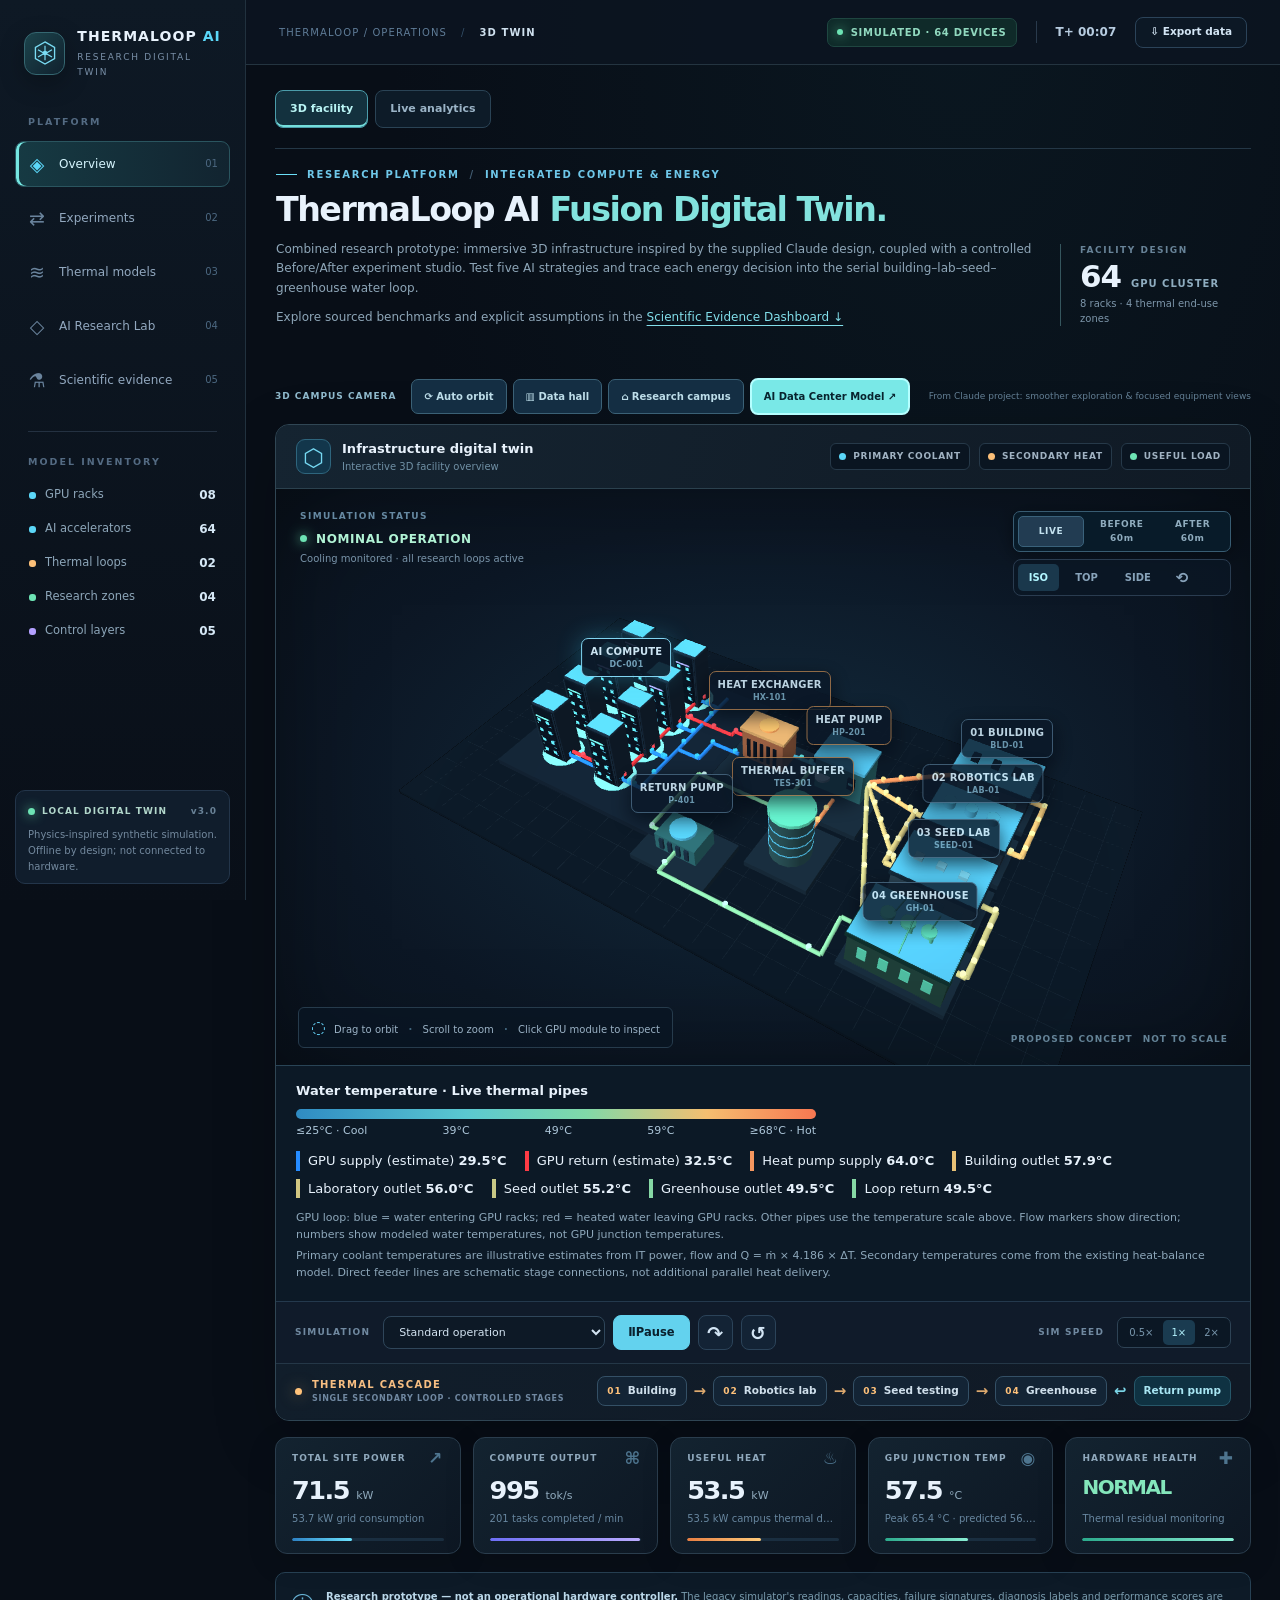
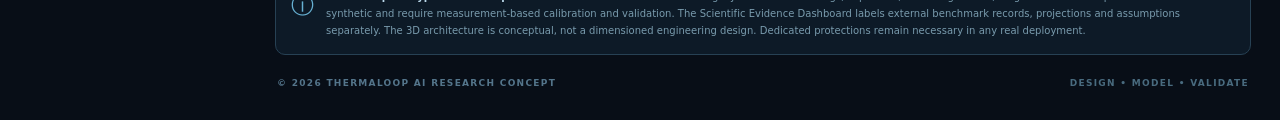
==== commit 50f6a4c3: "Retire Economics workspace from public ThermaLoop navigation" ====
--- a/index.html
+++ b/index.html
@@ -135,7 +135,7 @@
   <aside class="side">
     <div class="brand"><span class="brand-mark"><svg viewBox="0 0 38 38"><path d="M19 4 32 11.5v15L19 34 6 26.5v-15z" fill="none" stroke="currentColor" stroke-width="1.8"/><path d="M19 9v20M9.5 14.5 19 20l9.5-5.5M9.5 24.5 19 19l9.5 5.5" stroke="currentColor" stroke-width="1.6" fill="none"/><circle cx="19" cy="19" r="3.2" fill="currentColor"/></svg></span><span><b>THERMALOOP<span class="brand-ai"> AI</span></b><small>RESEARCH DIGITAL TWIN</small></span></div>
     <div class="side-group">PLATFORM</div>
-    <nav class="menu"><a class="menu-item active" href="#digital-twin"><span>◈</span> 3D facility explorer <em>01</em></a><a class="menu-item" href="#comparison"><span>⇄</span> Before / After <em>02</em></a><a class="menu-item" href="#experiment-studio"><span>✦</span> Experiment studio <em>03</em></a><a class="menu-item" href="#gpu-lab"><span>▦</span> GPU allocation lab <em>04</em></a><a class="menu-item" href="#analytics"><span>⌁</span> Live analytics <em>05</em></a><a class="menu-item" href="#control"><span>☷</span> Optimization lab <em>06</em></a><a class="menu-item" href="#diagnostics"><span>◎</span> Chip diagnostics <em>07</em></a><a class="menu-item" href="#scale-lab"><span>＄</span> Finance & economics <em>08</em></a><a class="menu-item" href="#scientific-evidence"><span>⚗</span> Scientific evidence <em>09</em></a></nav>
+    <nav class="menu"><a class="menu-item active" href="#digital-twin"><span>◈</span> 3D facility explorer <em>01</em></a><a class="menu-item" href="#comparison"><span>⇄</span> Before / After <em>02</em></a><a class="menu-item" href="#experiment-studio"><span>✦</span> Experiment studio <em>03</em></a><a class="menu-item" href="#gpu-lab"><span>▦</span> GPU allocation lab <em>04</em></a><a class="menu-item" href="#analytics"><span>⌁</span> Live analytics <em>05</em></a><a class="menu-item" href="#control"><span>☷</span> Optimization lab <em>06</em></a><a class="menu-item" href="#diagnostics"><span>◎</span> Chip diagnostics <em>07</em></a><a class="menu-item" href="#scientific-evidence"><span>⚗</span> Scientific evidence <em>08</em></a></nav>
     <div class="side-divider"></div><div class="side-group">MODEL INVENTORY</div>
     <div class="inventory"><div><span class="inv-bullet cyan"></span> GPU racks <strong>08</strong></div><div><span class="inv-bullet cyan"></span> AI accelerators <strong>64</strong></div><div><span class="inv-bullet amber"></span> Thermal loops <strong>02</strong></div><div><span class="inv-bullet green"></span> Research zones <strong>04</strong></div><div><span class="inv-bullet purple"></span> Control layers <strong>05</strong></div></div>
     <div class="side-spacer"></div><div class="sidebar-info"><div class="online-line"><i></i> LOCAL DIGITAL TWIN <span>v3.0</span></div><p>Physics-inspired synthetic simulation. Offline by design; not connected to hardware.</p></div>
@@ -234,7 +234,7 @@
         <label class="strategy"><span class="strategy-num">05</span><span class="strategy-content"><strong>Predictive fault diagnostics</strong><small>Compare expected/observed temperatures</small></span><input type="checkbox" id="diagnosticsToggle" checked><span class="switch"></span></label>
       </div></article><article class="panel controls"><div class="panel-top"><div><span class="panel-eyebrow">CONFIGURE YOUR SCENARIO</span><h3>Operating conditions</h3></div></div><div class="ranges"><label>Request arrivals <strong><span id="vDemand">190</span> /min</strong><input id="demand" type="range" min="50" max="450" value="190" step="5"></label><label>Outdoor temperature <strong><span id="vOutdoor">5</span> °C</strong><input id="outside" type="range" min="-20" max="38" value="5" step="1"></label><label>Renewable electricity share <strong><span id="vSolar">25</span>%</strong><input id="renewable" type="range" min="0" max="100" value="25" step="5"></label><label>Thermal buffer capacity <strong><span id="vBuffer">100</span> kWh</strong><input id="bufferCap" type="range" min="25" max="250" value="100" step="5"></label></div><div class="details-bar"><div><small>COMPUTE LOAD</small><b id="computeLoad">—%</b></div><div><small>GPU CLOCK</small><b id="gpuClock">—×</b></div><div><small>QUEUED REQUESTS</small><b id="queued">—</b></div><div><small>DEADLINE SUCCESS</small><b id="deadline">—%</b></div></div></article></section>
       <section class="diagnostics-grid" id="diagnostics"><article class="panel rack-panel"><div class="panel-top"><div><span class="panel-eyebrow">THERMAL TELEMETRY</span><h3>64-GPU temperature matrix</h3></div><span class="panel-tag">8 × 8</span></div><div id="gpuMatrix" class="gpu-matrix" aria-label="64 GPU temperature cells"></div><div class="heat-key"><span>COOL</span><div></div><span>HOT</span></div><div class="diag-metrics"><div><small>HOTTEST DEVICE</small><b id="peakDevice">— °C</b></div><div><small>DIAGNOSIS</small><b id="faultCause">Nominal</b></div></div></article><article class="panel experiments"><div class="panel-top"><div><span class="panel-eyebrow">EXPERIMENT CONSOLE</span><h3>Test, observe, compare</h3></div></div><p>Inject a synthetic liquid-cooling restriction and observe how temperature, flow, the 3D rack indicators and the scheduling controller respond.</p><div class="fault-buttons"><button id="injectFault" class="btn btn-danger">⚠ Inject coolant fault</button><button id="clearFault" class="btn btn-outline">Clear fault</button></div><div class="bench"><div><span>60-MIN ENERGY PER 1M TOKENS</span><strong id="benchDelta">—</strong></div><div class="bench-caption">Same seeded arrivals: all strategies OFF vs current selection</div><div class="bench-values"><div><small>BASELINE</small><b id="baseline">—</b></div><div><small>CURRENT</small><b id="optimized">—</b></div></div><button id="rebenchmark" class="btn btn-outline btn-small">⟳ Run comparison</button></div><div class="event-header">EVENT STREAM <button id="clearEvents">Clear</button></div><div id="events" class="events" aria-live="polite"></div></article></section>
-      <section class="scale-lab" id="scale-lab" aria-label="Project scale and economic analysis">
+      <section class="scale-lab" id="scale-lab" aria-label="Archived project scale and economic analysis" hidden aria-hidden="true">
   <div class="scale-heading"><div><span class="scale-eyebrow">08 / SCENARIO DESIGN · SYSTEM CONSTRAINTS</span><h2>Project Scale <span style="color:#79e8e7">& Financial Impact</span></h2><p>Size a real deployment around <b>the same daily workload</b>, interactive latency, long-context memory, peak bursts, flexible batch deadlines and failure reserve. Compare Before / After using the live 64-GPU simulated reference. All prices and hardware costs are editable assumptions.</p></div><div><span class="scale-tag">RESEARCH ESTIMATE · NOT A QUOTE</span><span class="scale-status" id="scFeasibilityBadge">CHECKING SIX CONSTRAINTS</span></div></div>
   <div class="scale-tabs" role="tablist" aria-label="Scale lab views"><button type="button" class="active" data-scale-page="overview">01 · Scale & savings</button><button type="button" data-scale-page="conditions">02 · Six project conditions</button><button type="button" data-scale-page="hours">03 · Hourly price & solar</button><button type="button" data-scale-page="method">04 · Equations & limitations</button></div>
   <div class="scale-page" data-scale-panel="overview">
